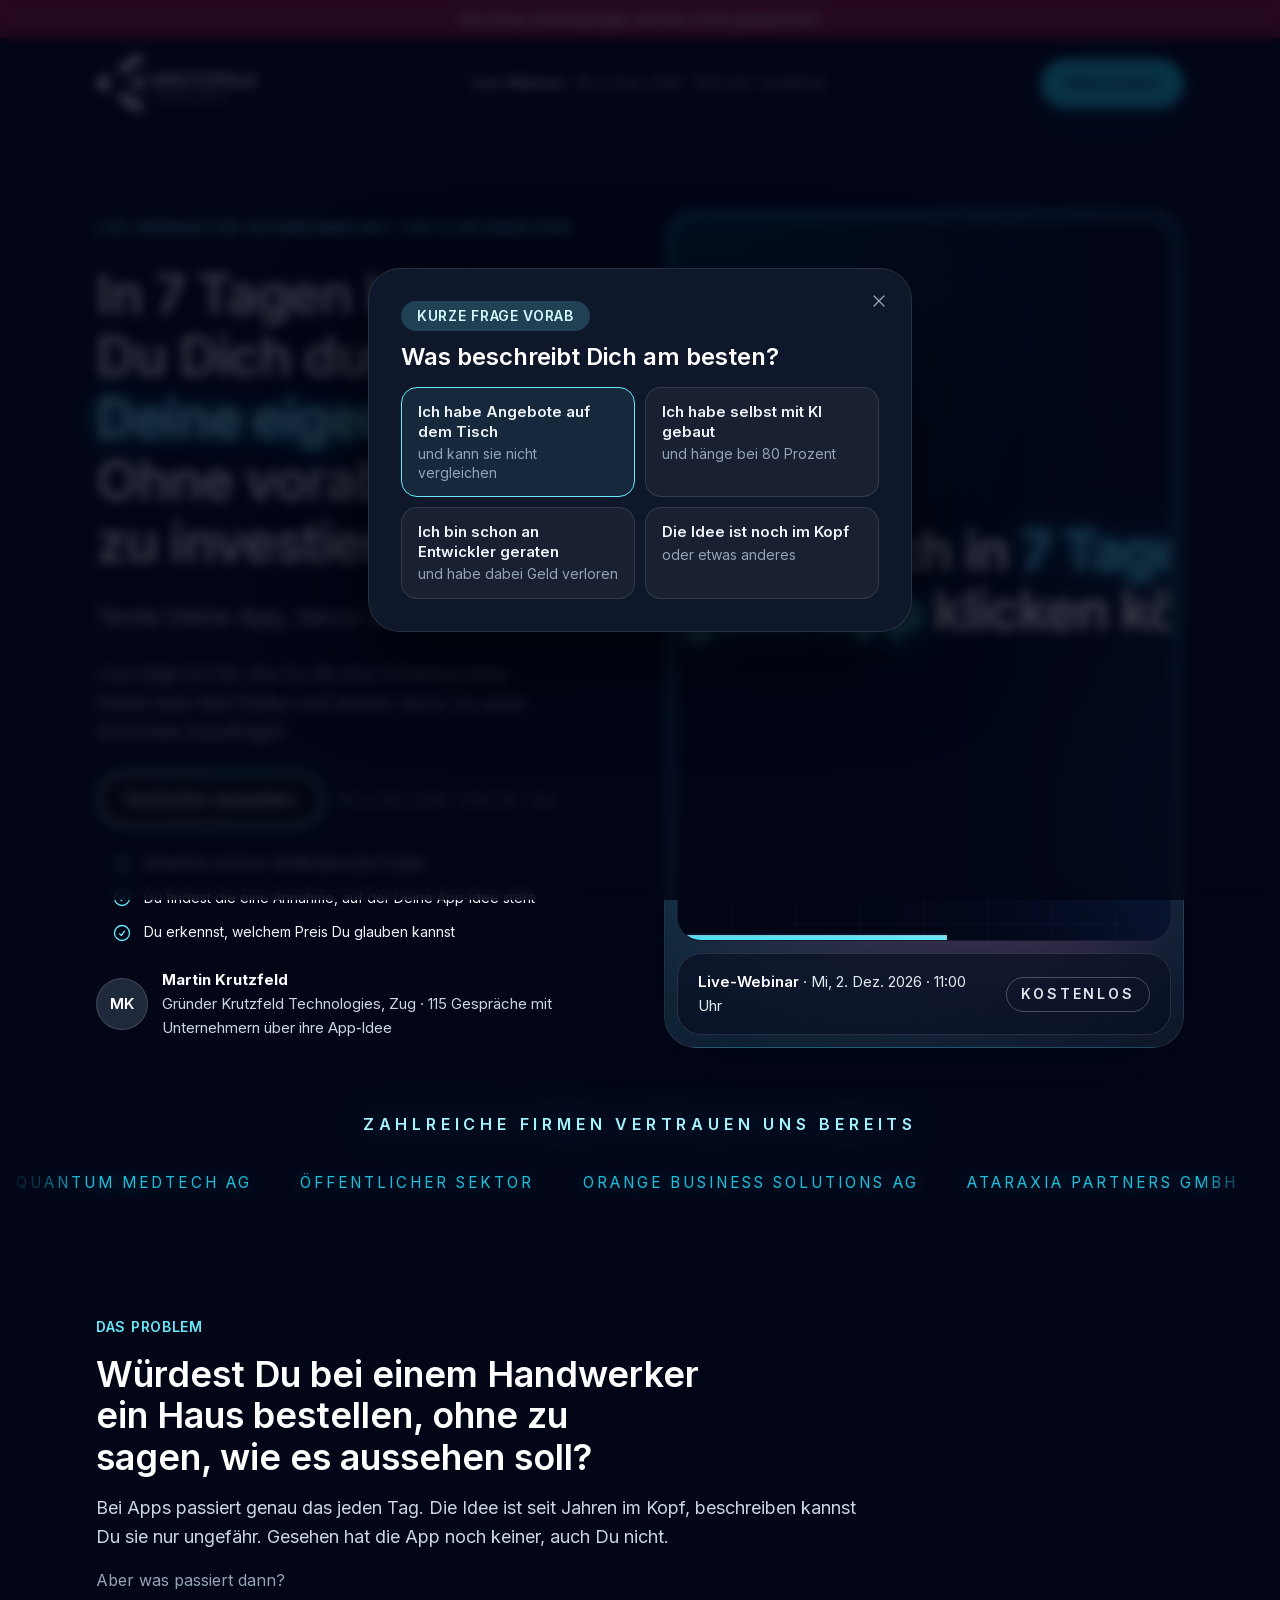
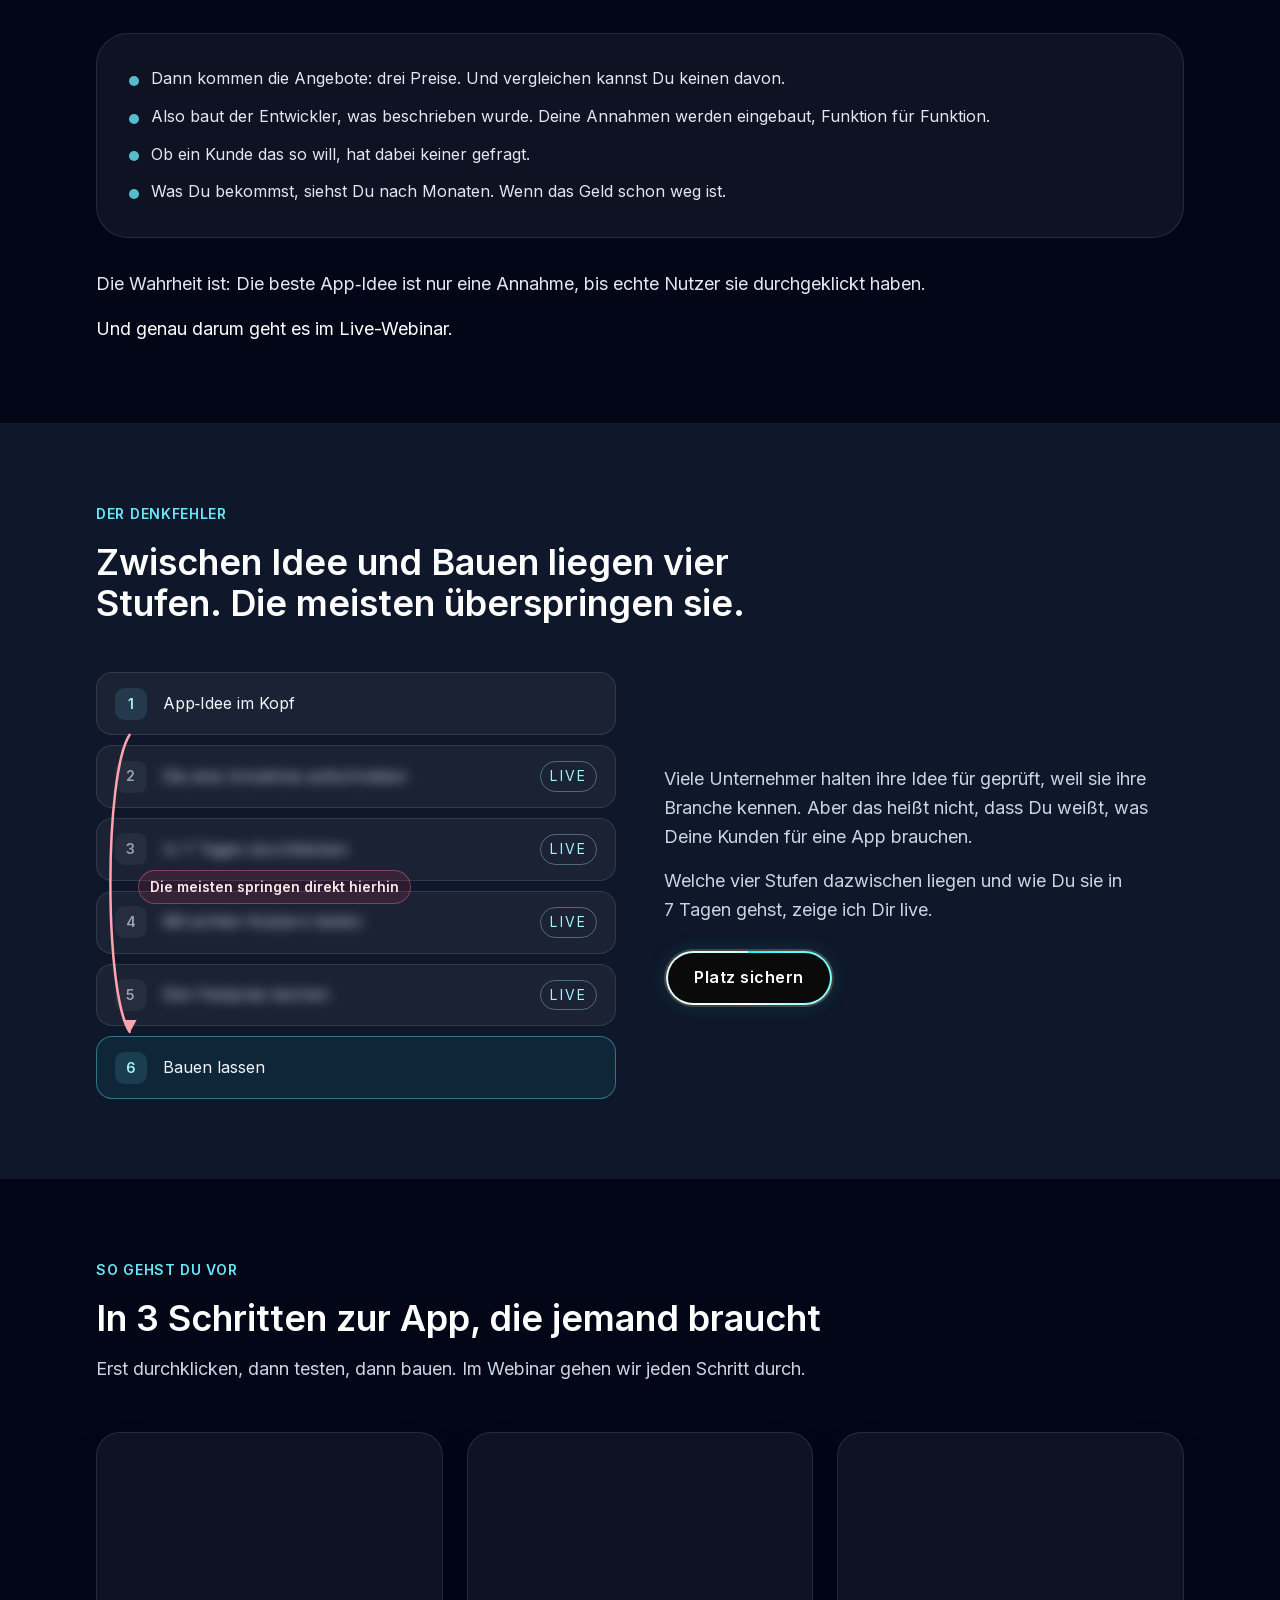
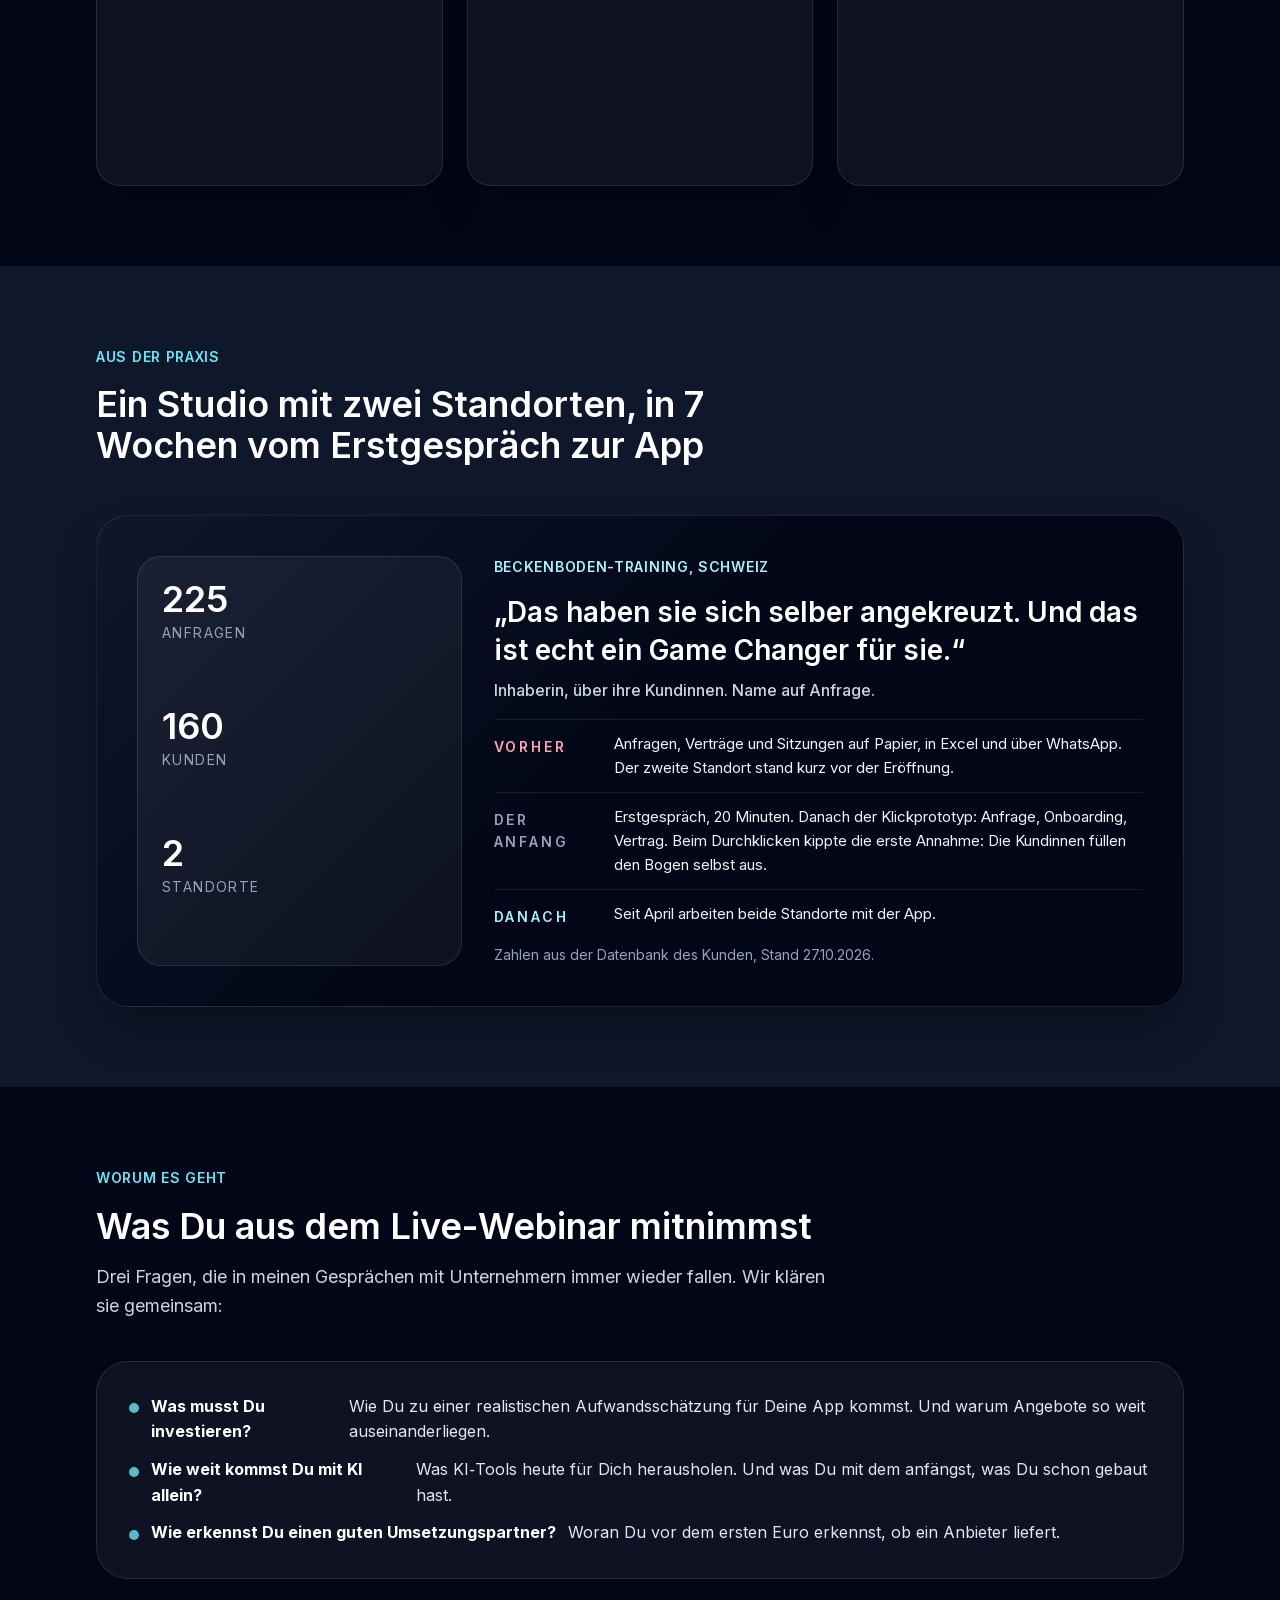
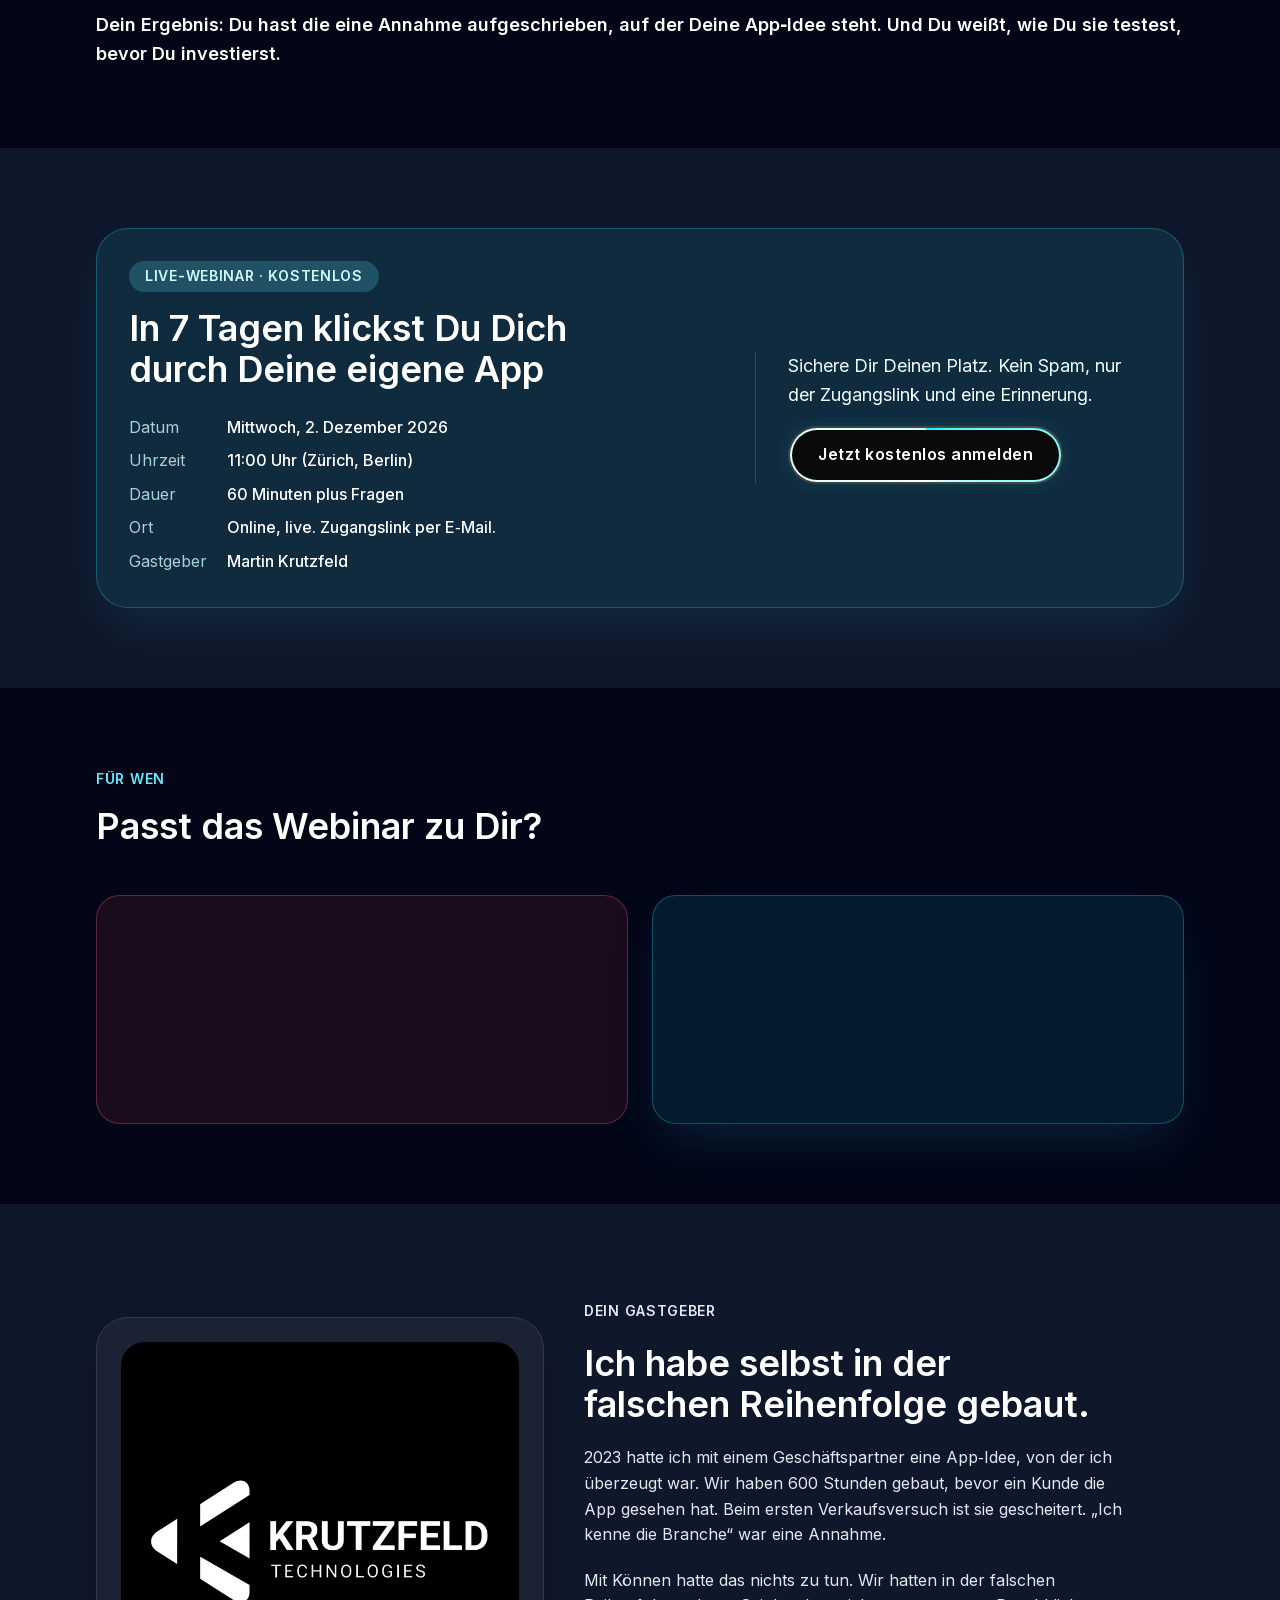
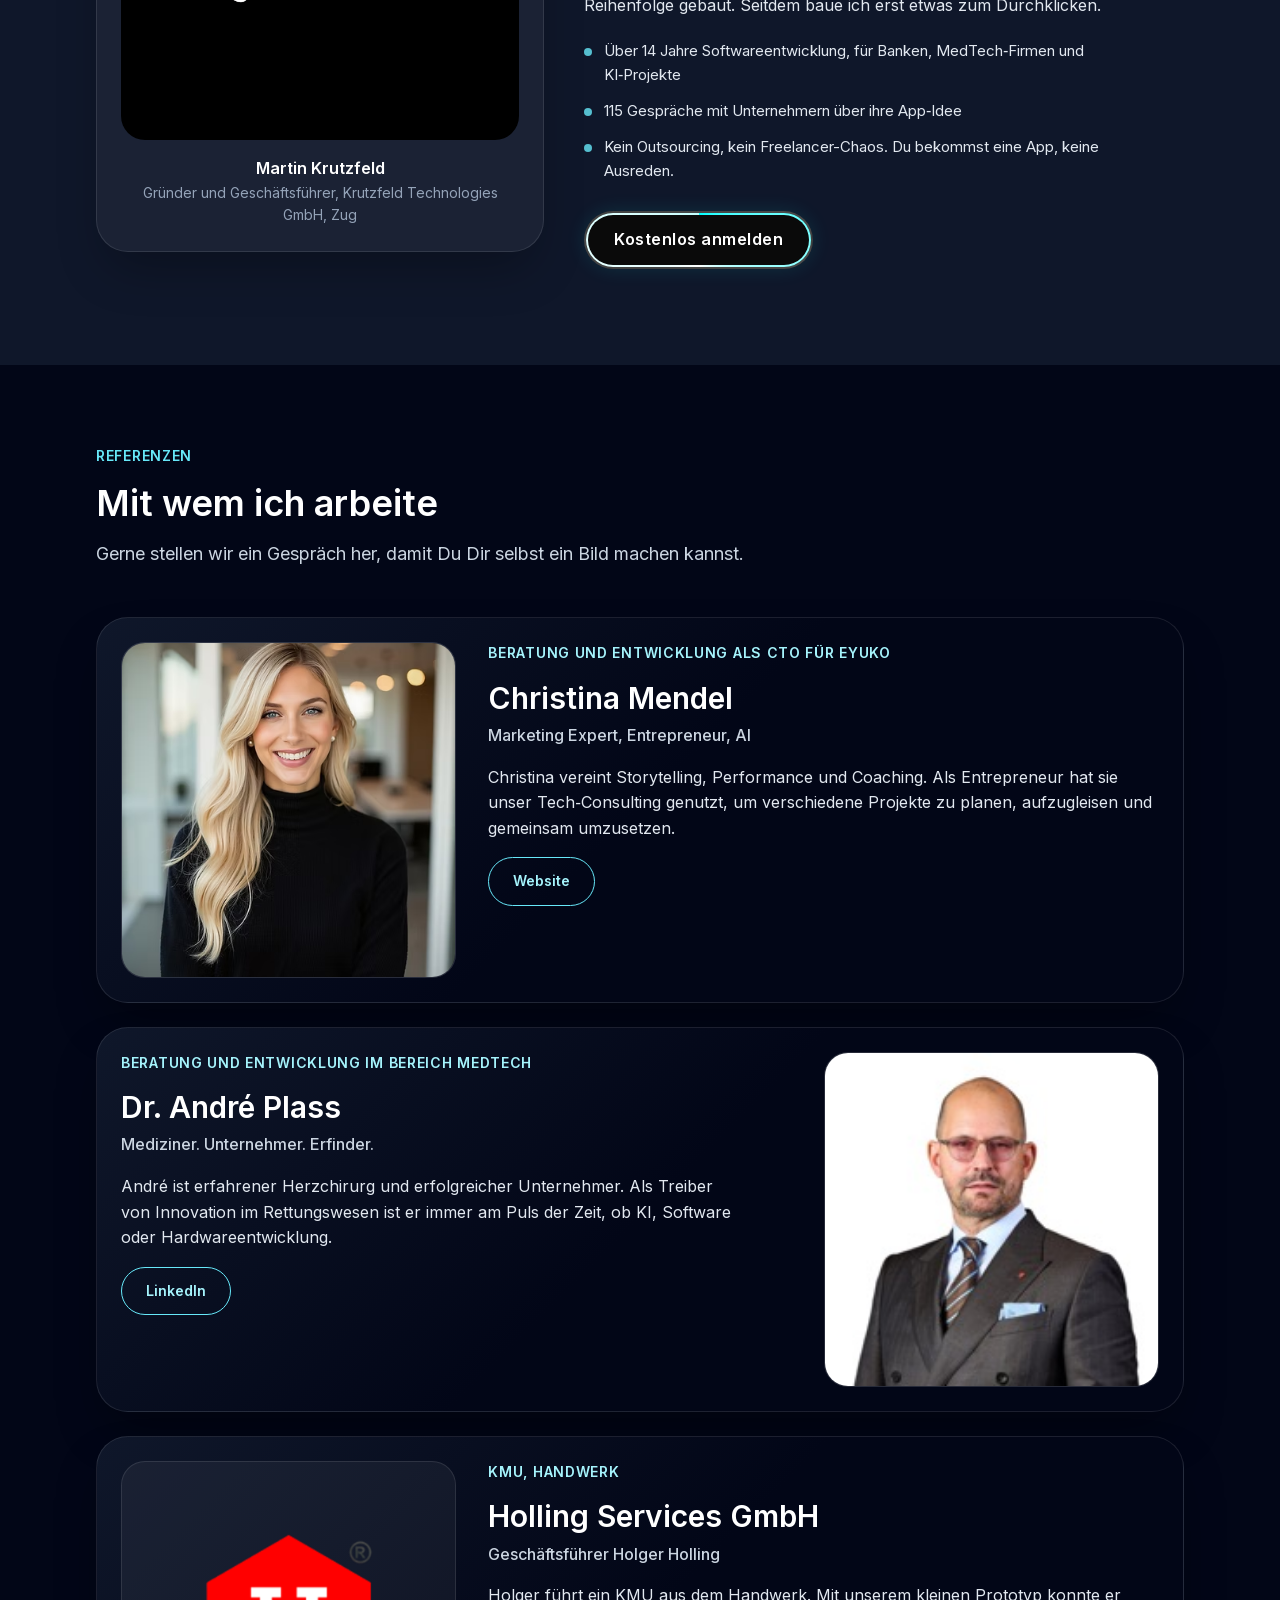
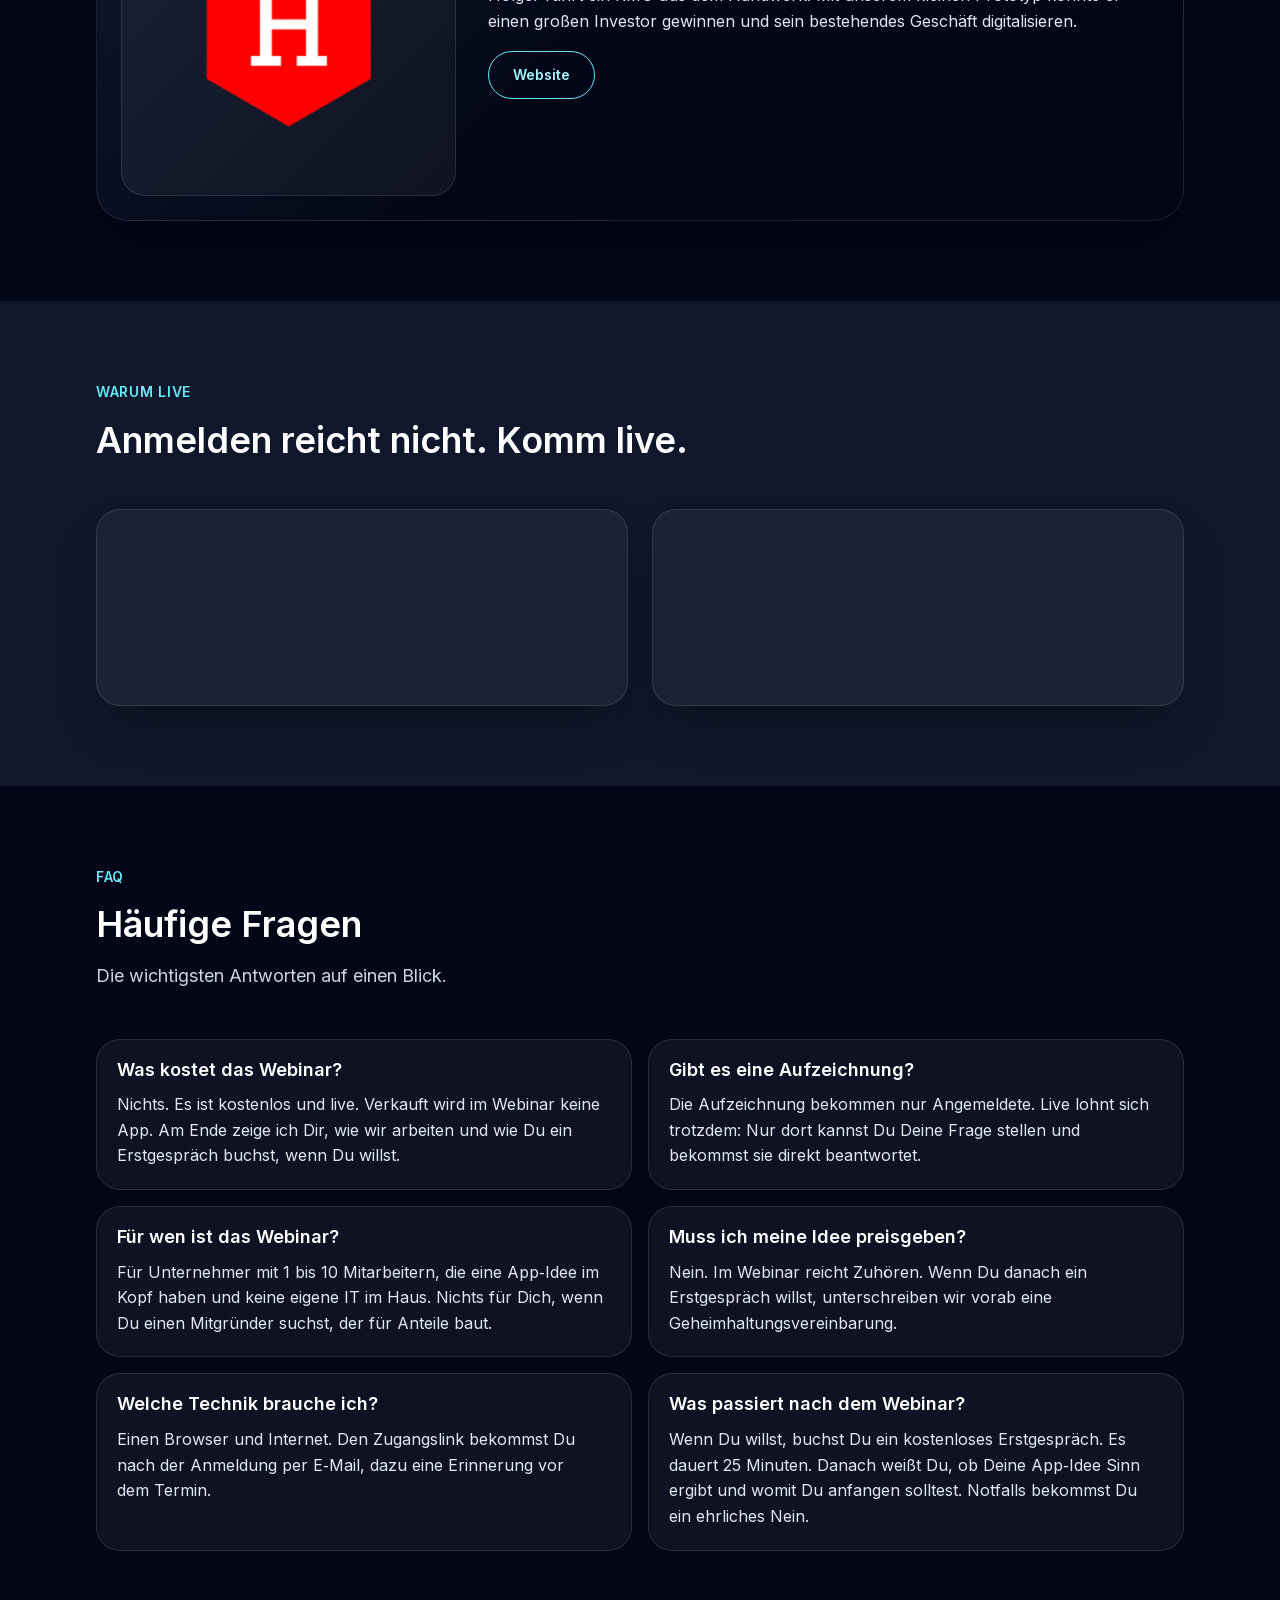
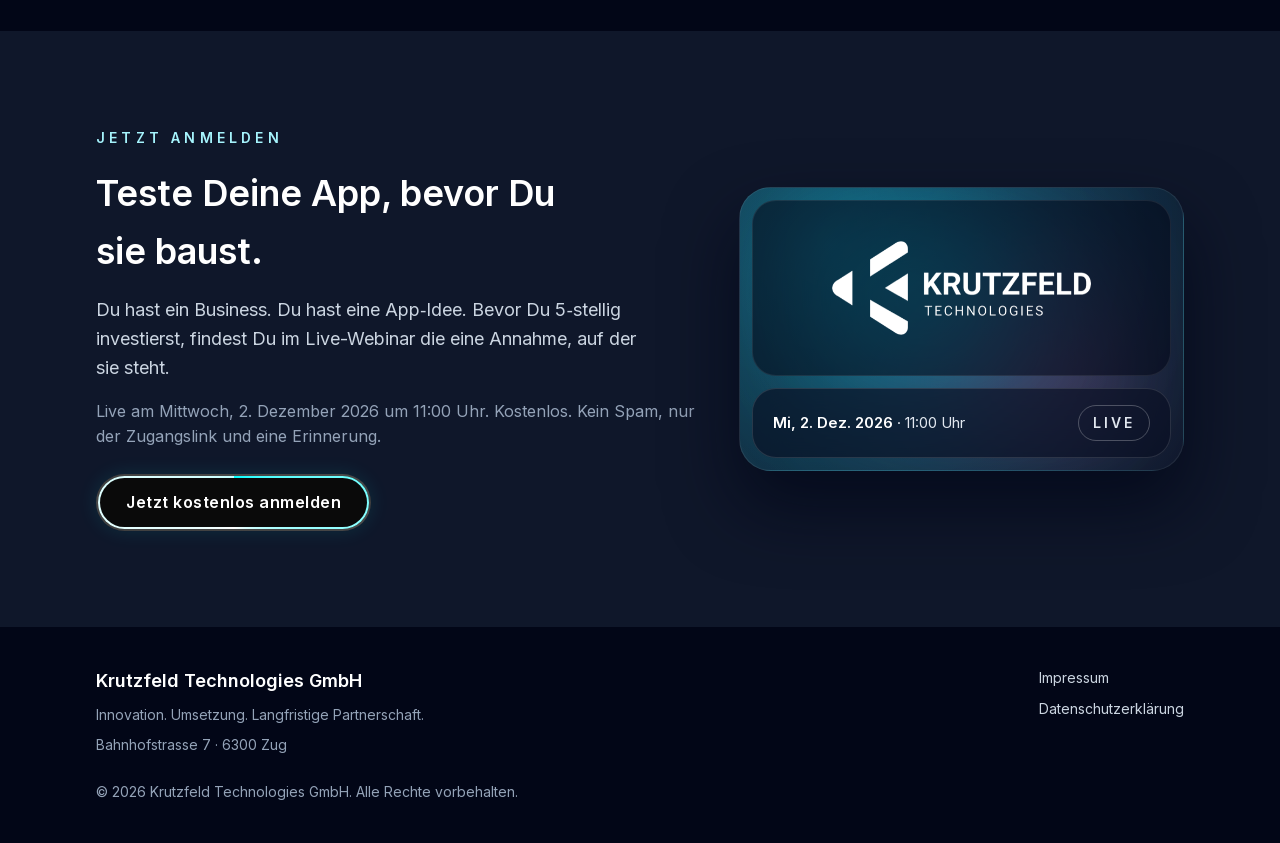
==== index.html @ 5fbe78d3 "Hero: generierter Teaser (28 s, Textanimation, H.264) statt Handy-Mock, Bauskript video/bauen.cjs, W" ====
<!doctype html>
<html lang="de">
<head>
<meta charset="utf-8">
<meta name="viewport" content="width=device-width, initial-scale=1">
<title>In 7 Tagen klickst Du Dich durch Deine eigene App · Live-Webinar</title>
<meta name="description" content="Live-Webinar für Unternehmer mit 1 bis 10 Mitarbeitern: In 7 Tagen klickst Du Dich durch Deine eigene App. Ohne vorab 5-stellig zu investieren. Mi, 2. Dezember 2026, 11 Uhr, kostenlos.">
<meta name="robots" content="noindex, nofollow">
<meta property="og:title" content="In 7 Tagen klickst Du Dich durch Deine eigene App">
<meta property="og:description" content="Live-Webinar am 2. Dezember 2026, 11 Uhr. Kostenlos. Für Unternehmer mit 1 bis 10 Mitarbeitern und einer App-Idee.">
<meta property="og:type" content="website">
<link rel="preload" href="assets/fonts/inter-latin.woff2" as="font" type="font/woff2" crossorigin>
<link rel="stylesheet" href="assets/css/style.css">
<link rel="icon" href="assets/img/logo-wordmark.png">
<script src="assets/js/config.js" defer></script>
<script src="assets/js/app.js" defer></script>
</head>
<body>
<svg width="0" height="0" style="position:absolute" aria-hidden="true">
  <symbol id="i-check" viewBox="0 0 24 24"><path d="M9 12.75 11.25 15 15 9.75"/><path d="M21 12a9 9 0 1 1-18 0 9 9 0 0 1 18 0Z"/></symbol>
  <symbol id="i-haken" viewBox="0 0 24 24"><path d="M5 12.5 9.5 17 19 7.5"/></symbol>
  <symbol id="i-x" viewBox="0 0 24 24"><path d="M6 6l12 12M18 6 6 18"/></symbol>
  <symbol id="i-pfeil" viewBox="0 0 24 24"><path d="M5 12h14M13 6l6 6-6 6"/></symbol>
  <symbol id="i-kreis" viewBox="0 0 24 24"><circle cx="12" cy="12" r="8"/></symbol>
</svg>

<div class="vorschau" role="status">Vorschau: Anmeldungen werden nicht gespeichert.</div>

<header class="header">
  <div class="wrap">
    <a href="#top" aria-label="Krutzfeld Technologies"><img class="logo" src="assets/img/logo-wordmark.png" alt="Krutzfeld Technologies Logo" width="480" height="174"></a>
    <p class="termin"><b>Live-Webinar</b> · <span data-ev="datumKurz">Mi, 2. Dez. 2026</span> · <span data-ev="zeitText">11:00 Uhr</span> · kostenlos</p>
    <button class="cta primaer" type="button" data-anmelden>Platz sichern</button>
  </div>
</header>

<main id="top">

<!-- Hero -->
<section class="hero">
  <div class="wrap hero-grid">
    <div class="stack">
      <p class="eyebrow" data-zgt="dach">Live-Webinar für Unternehmer mit 1 bis 10 Mitarbeitern</p>
      <h1><span class="block">In 7&nbsp;Tagen klickst Du Dich durch <span class="glow">Deine eigene App</span>.</span><span class="block">Ohne vorab <span class="glow">5&#8209;stellig</span> zu investieren.</span></h1>
      <p class="lead gross">Teste Deine App, bevor Du sie baust.</p>
      <p class="lead">Live zeige ich Dir, wie Du die eine Annahme hinter Deiner App&#8209;Idee findest und testest, bevor Du einen Entwickler beauftragst.</p>
      <div class="aktionen"><button class="super" type="button" data-anmelden><span>Kostenlos anmelden</span></button><span class="muted" style="font-size:.9375rem"><span data-ev="datumKurz">Mi, 2. Dez. 2026</span> · <span data-ev="zeitText">11:00 Uhr</span> · live</span></div>
      <ul class="haken" aria-label="Was Du bekommst">
        <li><svg class="i"><use href="#i-check"/></svg><span>Kostenlos und live, <span data-ev="dauerText">60 Minuten plus Fragen</span></span></li>
        <li><svg class="i"><use href="#i-check"/></svg><span>Du findest die eine Annahme, auf der Deine App&#8209;Idee steht</span></li>
        <li><svg class="i"><use href="#i-check"/></svg><span>Du erkennst, welchem Preis Du glauben kannst</span></li>
      </ul>
      <div class="gastgeber-zeile"><span class="avatar" aria-hidden="true">MK</span><span><b>Martin Krutzfeld</b>Gründer Krutzfeld Technologies, Zug · 115 Gespräche mit Unternehmern über ihre App&#8209;Idee</span></div>
    </div>
    <div class="reveal">
      <div class="visual">
        <div class="glowfeld"></div>
        <video class="teaser" autoplay muted loop playsinline preload="metadata" poster="assets/video/hero-poster.jpg" width="1280" height="720" aria-label="Kurzer Teaser zum Live-Webinar, ohne Ton" data-teaser>
          <source src="assets/video/hero-teaser.mp4" type="video/mp4">
        </video>
        <div class="caption"><span><b>Live-Webinar</b> · <span data-ev="datumKurz">Mi, 2. Dez. 2026</span> · <span data-ev="zeitText">11:00 Uhr</span></span><span class="pill rand">Kostenlos</span></div>
      </div>
    </div>
  </div>
</section>

<!-- Marquee wie auf krutzfeld.tech -->
<div class="marquee" aria-label="Referenzen">
  <p>Zahlreiche Firmen vertrauen uns bereits</p>
  <div class="spur"><div class="reihe">
    <span>Quantum MedTech AG</span><span>Öffentlicher Sektor</span><span>Orange Business Solutions AG</span><span>Ataraxia Partners GmbH</span><span>EYUKO GmbH</span><span>ZKB</span><span>Finnova</span><span>Holling Service GmbH</span><span>Max &amp; Molly</span><span>Zurich Insurance</span>
    <span aria-hidden="true">Quantum MedTech AG</span><span aria-hidden="true">Öffentlicher Sektor</span><span aria-hidden="true">Orange Business Solutions AG</span><span aria-hidden="true">Ataraxia Partners GmbH</span><span aria-hidden="true">EYUKO GmbH</span><span aria-hidden="true">ZKB</span><span aria-hidden="true">Finnova</span><span aria-hidden="true">Holling Service GmbH</span><span aria-hidden="true">Max &amp; Molly</span><span aria-hidden="true">Zurich Insurance</span>
  </div></div>
</div>

<!-- Problem, im Stil „Das Problem“ der Website -->
<section id="problem">
  <div class="wrap reveal stack" style="--gap:3rem">
    <header class="kopf">
      <p class="eyebrow">Das Problem</p>
      <h2 data-zgt="frage">Würdest Du bei einem Handwerker ein Haus bestellen, ohne zu sagen, wie es aussehen soll?</h2>
      <p class="lead">Bei Apps passiert genau das jeden Tag. Die Idee ist seit Jahren im Kopf, beschreiben kannst Du sie nur ungefähr. Gesehen hat die App noch keiner, auch Du nicht.</p>
      <p class="muted">Aber was passiert dann?</p>
    </header>
    <ul class="punkte box" style="margin-top:2.5rem">
      <li data-zgt="schmerz">Dann kommen die Angebote: drei Preise. Und vergleichen kannst Du keinen davon.</li>
      <li>Also baut der Entwickler, was beschrieben wurde. Deine Annahmen werden eingebaut, Funktion für Funktion.</li>
      <li>Ob ein Kunde das so will, hat dabei keiner gefragt.</li>
      <li>Was Du bekommst, siehst Du nach Monaten. Wenn das Geld schon weg ist.</li>
    </ul>
    <div class="stack" style="margin-top:2rem;font-size:1.125rem">
      <p>Die Wahrheit ist: Die beste App&#8209;Idee ist nur eine Annahme, bis echte Nutzer sie durchgeklickt haben.</p>
      <p style="color:#fff">Und genau darum geht es im Live-Webinar.</p>
    </div>
  </div>
</section>

<!-- Denkfehler mit Leiter -->
<section id="reihenfolge" class="bg-900">
  <div class="wrap reveal">
    <header class="kopf">
      <p class="eyebrow">Der Denkfehler</p>
      <h2>Zwischen Idee und Bauen liegen vier Stufen. Die meisten überspringen sie.</h2>
    </header>
    <div class="leiter-wrap">
      <ol class="leiter" data-leiter>
        <li data-stufe="1"><span class="s">1</span><span class="t">App&#8209;Idee im Kopf</span></li>
        <li class="verdeckt"><span class="s">2</span><span class="t">Die eine Annahme aufschreiben</span><span class="live">live</span></li>
        <li class="verdeckt"><span class="s">3</span><span class="t">In 7 Tagen durchklicken</span><span class="live">live</span></li>
        <li class="verdeckt"><span class="s">4</span><span class="t">Mit echten Nutzern testen</span><span class="live">live</span></li>
        <li class="verdeckt"><span class="s">5</span><span class="t">Den Festpreis kennen</span><span class="live">live</span></li>
        <li class="ziel" data-stufe="6"><span class="s">6</span><span class="t">Bauen lassen</span></li>
        <svg class="sprung" aria-hidden="true"><path pathLength="100" d=""></path><polygon class="spitze" points=""></polygon></svg>
        <span class="sprung-label" aria-hidden="true">Die meisten springen direkt hierhin</span>
      </ol>
      <div class="stack">
        <p class="lead">Viele Unternehmer halten ihre Idee für geprüft, weil sie ihre Branche kennen. Aber das heißt nicht, dass Du weißt, was Deine Kunden für eine App brauchen.</p>
        <p class="lead">Welche vier Stufen dazwischen liegen und wie Du sie in 7&nbsp;Tagen gehst, zeige ich Dir live.</p>
        <div class="aktionen" style="padding-top:.5rem"><button class="super" type="button" data-anmelden><span>Platz sichern</span></button></div>
      </div>
    </div>
  </div>
</section>

<!-- Schritte, im Stil „Prozess“ der Website -->
<section id="schritte">
  <div class="wrap reveal">
    <header class="kopf">
      <p class="eyebrow">So gehst Du vor</p>
      <h2>In 3 Schritten zur App, die jemand braucht</h2>
      <p class="lead">Erst durchklicken, dann testen, dann bauen. Im Webinar gehen wir jeden Schritt durch.</p>
    </header>
    <div class="grid c3" style="margin-top:3rem">
      <article class="box r3 schatten tilt" data-tilt>
        <p class="phase">Schritt 1</p>
        <h3 class="gross">Erst durchklicken</h3>
        <p class="unter">Bevor jemand baut, siehst Du Deine App.</p>
        <ul class="punkte klein">
          <li>Masken, Knöpfe und Abläufe zum Anfassen</li>
          <li>Du siehst, was Du bekommst, bevor es Geld kostet</li>
          <li>In 7 Tagen statt nach Monaten</li>
        </ul>
      </article>
      <article class="box r3 schatten tilt" data-tilt>
        <p class="phase">Schritt 2</p>
        <h3 class="gross">Mit echten Nutzern testen</h3>
        <p class="unter">Deine Kunden klicken sich durch.</p>
        <ul class="punkte klein">
          <li>Was sie nicht brauchen, fliegt raus</li>
          <li>Deine Annahmen kippen jetzt, nicht nach dem Start</li>
          <li>Du weißt, ob der Markt die Lösung annimmt</li>
        </ul>
      </article>
      <article class="box r3 schatten tilt" data-tilt>
        <p class="phase">Schritt 3</p>
        <h3 class="gross">Zum Erfolg bringen</h3>
        <p class="unter">Erst jetzt wird gebaut.</p>
        <ul class="punkte klein">
          <li>Der Prototyp ist die Vorlage für das Angebot</li>
          <li>Den Festpreis kennst Du vor der Beauftragung</li>
          <li>Keine ungewollten Funktionen</li>
        </ul>
      </article>
    </div>
  </div>
</section>

<!-- Beweis als Referenz-Block -->
<section id="beweis" class="bg-900">
  <div class="wrap reveal">
    <header class="kopf">
      <p class="eyebrow">Aus der Praxis</p>
      <h2>Ein Studio mit zwei Standorten, in 7 Wochen vom Erstgespräch zur App</h2>
    </header>
    <article class="box verlauf referenz" style="margin-top:3rem">
      <div class="bild">
        <div class="kennzahlen">
          <div><b>225</b><span>Anfragen</span></div>
          <div><b>160</b><span>Kunden</span></div>
          <div><b>2</b><span>Standorte</span></div>
        </div>
      </div>
      <div class="text">
        <p class="tag">Beckenboden-Training, Schweiz</p>
        <p class="zitat">„Das haben sie sich selber angekreuzt. Und das ist echt ein Game Changer für sie.“</p>
        <p class="rolle">Inhaberin, über ihre Kundinnen. Name auf Anfrage.</p>
        <ol class="weg">
          <li class="vorher"><span class="lbl">Vorher</span><p>Anfragen, Verträge und Sitzungen auf Papier, in Excel und über WhatsApp. Der zweite Standort stand kurz vor der Eröffnung.</p></li>
          <li><span class="lbl">Der Anfang</span><p>Erstgespräch, 20 Minuten. Danach der Klickprototyp: Anfrage, Onboarding, Vertrag. Beim Durchklicken kippte die erste Annahme: Die Kundinnen füllen den Bogen selbst aus.</p></li>
          <li class="danach"><span class="lbl">Danach</span><p>Seit April arbeiten beide Standorte mit der App.</p></li>
        </ol>
        <p class="hinweis">Zahlen aus der Datenbank des Kunden, Stand 27.10.2026.</p>
      </div>
    </article>
  </div>
</section>

<!-- Inhalte, im Stil „Die Lösung“ der Website -->
<section id="inhalte">
  <div class="wrap reveal stack">
    <header class="kopf">
      <p class="eyebrow">Worum es geht</p>
      <h2>Was Du aus dem Live-Webinar mitnimmst</h2>
      <p class="lead">Drei Fragen, die in meinen Gesprächen mit Unternehmern immer wieder fallen. Wir klären sie gemeinsam:</p>
    </header>
    <ul class="punkte box" style="margin-top:2.5rem;font-size:1rem">
      <li><b style="color:#fff">Was musst Du investieren?</b> Wie Du zu einer realistischen Aufwandsschätzung für Deine App kommst. Und warum Angebote so weit auseinanderliegen.</li>
      <li><b style="color:#fff">Wie weit kommst Du mit KI allein?</b> Was KI&#8209;Tools heute für Dich herausholen. Und was Du mit dem anfängst, was Du schon gebaut hast.</li>
      <li><b style="color:#fff">Wie erkennst Du einen guten Umsetzungspartner?</b> Woran Du vor dem ersten Euro erkennst, ob ein Anbieter liefert.</li>
    </ul>
    <p style="margin-top:2rem;font-size:1.125rem;font-weight:600;color:#fff">Dein Ergebnis: Du hast die eine Annahme aufgeschrieben, auf der Deine App&#8209;Idee steht. Und Du weißt, wie Du sie testest, bevor Du investierst.</p>
  </div>
</section>

<!-- Ticket als Garantie-Block -->
<section id="ticket" class="bg-900">
  <div class="wrap reveal">
    <article class="box cyan ticket">
      <div>
        <span class="pill">Live-Webinar · kostenlos</span>
        <h2>In 7&nbsp;Tagen klickst Du Dich durch Deine eigene App</h2>
        <dl>
          <dt>Datum</dt><dd data-ev="datumLang">Mittwoch, 2. Dezember 2026</dd>
          <dt>Uhrzeit</dt><dd><span data-ev="zeitText">11:00 Uhr</span> (Zürich, Berlin)</dd>
          <dt>Dauer</dt><dd data-ev="dauerText">60 Minuten plus Fragen</dd>
          <dt>Ort</dt><dd>Online, live. Zugangslink per E&#8209;Mail.</dd>
          <dt>Gastgeber</dt><dd>Martin Krutzfeld</dd>
        </dl>
      </div>
      <div class="rechts">
        <p style="color:var(--cyan-50);font-size:1.125rem">Sichere Dir Deinen Platz. Kein Spam, nur der Zugangslink und eine Erinnerung.</p>
        <button class="super" type="button" data-anmelden><span>Jetzt kostenlos anmelden</span></button>
      </div>
    </article>
  </div>
</section>

<!-- Für wen: Vergleich wie „Ohne uns / Mit uns“ -->
<section id="fuer-wen">
  <div class="wrap reveal">
    <header class="kopf">
      <p class="eyebrow">Für wen</p>
      <h2>Passt das Webinar zu Dir?</h2>
    </header>
    <div class="grid c2 vergleich" style="margin-top:3rem">
      <article class="box r3 rose tilt" data-tilt>
        <h3>Nichts für Dich, wenn …</h3>
        <ul class="punkte rose">
          <li>… Du einen Mitgründer suchst, der für Anteile baut.</li>
          <li>… Du noch kein laufendes Geschäft hast.</li>
          <li>… Du eine fertige App kaufen willst, ohne sie vorher zu sehen.</li>
        </ul>
      </article>
      <article class="box r3 cyan tilt" data-tilt>
        <h3>Für Dich gemacht, wenn …</h3>
        <ul class="punkte">
          <li>… Du Unternehmer bist, 1 bis 10 Mitarbeiter hast und Dein Geschäft läuft.</li>
          <li data-zgt="fuerwen">… Du eine App&#8209;Idee im Kopf hast, vielleicht schon seit Jahren.</li>
          <li>… Du keine eigene IT im Haus hast.</li>
        </ul>
      </article>
    </div>
  </div>
</section>

<!-- Gastgeber wie „Warum wir?“ -->
<section id="gastgeber" class="bg-900 gross">
  <div class="wrap reveal founder">
    <div class="links">
      <div class="bildkarte">
        <img src="assets/img/logo-bg-black.png" alt="Krutzfeld Technologies" width="640" height="360" loading="lazy" decoding="async">
        <p class="name">Martin Krutzfeld</p>
        <p class="rolle">Gründer und Geschäftsführer, Krutzfeld Technologies GmbH, Zug</p>
      </div>
    </div>
    <div class="rechts">
      <p class="eyebrow">Dein Gastgeber</p>
      <h2>Ich habe selbst in der falschen Reihenfolge gebaut.</h2>
      <p>2023 hatte ich mit einem Geschäftspartner eine App&#8209;Idee, von der ich überzeugt war. Wir haben 600 Stunden gebaut, bevor ein Kunde die App gesehen hat. Beim ersten Verkaufsversuch ist sie gescheitert. „Ich kenne die Branche“ war eine Annahme.</p>
      <p>Mit Können hatte das nichts zu tun. Wir hatten in der falschen Reihenfolge gebaut. Seitdem baue ich erst etwas zum Durchklicken.</p>
      <ul class="punkte klein">
        <li>Über 14 Jahre Softwareentwicklung, für Banken, MedTech&#8209;Firmen und KI&#8209;Projekte</li>
        <li>115 Gespräche mit Unternehmern über ihre App&#8209;Idee</li>
        <li>Kein Outsourcing, kein Freelancer-Chaos. Du bekommst eine App, keine Ausreden.</li>
      </ul>
      <div class="aktionen" style="padding-top:.5rem"><button class="super" type="button" data-anmelden><span>Kostenlos anmelden</span></button></div>
    </div>
  </div>
</section>

<!-- Referenzen wie auf der Website -->
<section id="referenzen">
  <div class="wrap reveal">
    <header class="kopf">
      <p class="eyebrow">Referenzen</p>
      <h2>Mit wem ich arbeite</h2>
      <p class="lead">Gerne stellen wir ein Gespräch her, damit Du Dir selbst ein Bild machen kannst.</p>
    </header>
    <div class="stack" style="margin-top:3rem;--gap:1.5rem">
      <article class="box verlauf referenz tilt" data-tilt style="padding:1.5rem">
        <div class="bild"><div class="bildrahmen"><img src="assets/img/christina-mendel.avif" alt="Christina Mendel" width="420" height="474" loading="lazy" decoding="async"></div></div>
        <div class="text">
          <p class="tag">Beratung und Entwicklung als CTO für EYUKO</p>
          <div><h3>Christina Mendel</h3><p class="rolle">Marketing Expert, Entrepreneur, AI</p></div>
          <p>Christina vereint Storytelling, Performance und Coaching. Als Entrepreneur hat sie unser Tech&#8209;Consulting genutzt, um verschiedene Projekte zu planen, aufzugleisen und gemeinsam umzusetzen.</p>
          <div class="aktionen"><a class="cta sekundaer" href="https://www.christinamendel.com/" target="_blank" rel="noopener">Website</a></div>
        </div>
      </article>
      <article class="box verlauf referenz umgekehrt tilt" data-tilt style="padding:1.5rem;margin-top:1.5rem">
        <div class="bild"><div class="bildrahmen"><img src="assets/img/andre-plass.jpg" alt="Dr. André Plass" width="192" height="192" loading="lazy" decoding="async"></div></div>
        <div class="text">
          <p class="tag">Beratung und Entwicklung im Bereich MedTech</p>
          <div><h3>Dr. André Plass</h3><p class="rolle">Mediziner. Unternehmer. Erfinder.</p></div>
          <p>André ist erfahrener Herzchirurg und erfolgreicher Unternehmer. Als Treiber von Innovation im Rettungswesen ist er immer am Puls der Zeit, ob KI, Software oder Hardwareentwicklung.</p>
          <div class="aktionen"><a class="cta sekundaer" href="https://www.linkedin.com/in/andr%C3%A9-plass-md-fects-53742441/" target="_blank" rel="noopener">LinkedIn</a></div>
        </div>
      </article>
      <article class="box verlauf referenz tilt" data-tilt style="padding:1.5rem;margin-top:1.5rem">
        <div class="bild"><div class="bildrahmen"><img src="assets/img/holling.png" alt="Holling Services GmbH" width="400" height="400" loading="lazy" decoding="async"></div></div>
        <div class="text">
          <p class="tag">KMU, Handwerk</p>
          <div><h3>Holling Services GmbH</h3><p class="rolle">Geschäftsführer Holger Holling</p></div>
          <p>Holger führt ein KMU aus dem Handwerk. Mit unserem kleinen Prototyp konnte er einen großen Investor gewinnen und sein bestehendes Geschäft digitalisieren.</p>
          <div class="aktionen"><a class="cta sekundaer" href="https://www.hollingservice.ch/" target="_blank" rel="noopener">Website</a></div>
        </div>
      </article>
    </div>
  </div>
</section>

<!-- Warum live, im Stil „Vorteile“ -->
<section id="live" class="bg-900">
  <div class="wrap reveal">
    <header class="kopf">
      <p class="eyebrow">Warum live</p>
      <h2>Anmelden reicht nicht. Komm live.</h2>
    </header>
    <div class="grid c2" style="margin-top:3rem">
      <article class="box r3 schatten tilt" data-tilt>
        <h3>Deine Frage, live beantwortet</h3>
        <p style="margin-top:.75rem;font-size:.9375rem;color:var(--slate-300)">Du stellst Deine Frage im Chat, ich beantworte sie im Webinar. In einer Aufzeichnung geht das nicht.</p>
      </article>
      <article class="box r3 schatten tilt" data-tilt>
        <h3>Obendrauf: Dein Automatisierungs&#8209;Check</h3>
        <p style="margin-top:.75rem;font-size:.9375rem;color:var(--slate-300)">Wer sich im Webinar das kostenlose Erstgespräch bucht, bekommt den Automatisierungs&#8209;Check dazu: Wir nehmen einen aufwändigen Prozess in Deinem Betrieb auseinander und zeigen Dir, was wir wegautomatisieren können.</p>
      </article>
    </div>
  </div>
</section>

<!-- FAQ wie die Website -->
<section id="faq">
  <div class="wrap reveal">
    <header class="kopf">
      <p class="eyebrow">FAQ</p>
      <h2>Häufige Fragen</h2>
      <p class="lead">Die wichtigsten Antworten auf einen Blick.</p>
    </header>
    <div class="faq">
      <article><h3>Was kostet das Webinar?</h3><p>Nichts. Es ist kostenlos und live. Verkauft wird im Webinar keine App. Am Ende zeige ich Dir, wie wir arbeiten und wie Du ein Erstgespräch buchst, wenn Du willst.</p></article>
      <article><h3>Gibt es eine Aufzeichnung?</h3><p>Die Aufzeichnung bekommen nur Angemeldete. Live lohnt sich trotzdem: Nur dort kannst Du Deine Frage stellen und bekommst sie direkt beantwortet.</p></article>
      <article><h3>Für wen ist das Webinar?</h3><p>Für Unternehmer mit 1 bis 10 Mitarbeitern, die eine App&#8209;Idee im Kopf haben und keine eigene IT im Haus. Nichts für Dich, wenn Du einen Mitgründer suchst, der für Anteile baut.</p></article>
      <article><h3>Muss ich meine Idee preisgeben?</h3><p>Nein. Im Webinar reicht Zuhören. Wenn Du danach ein Erstgespräch willst, unterschreiben wir vorab eine Geheimhaltungsvereinbarung.</p></article>
      <article><h3>Welche Technik brauche ich?</h3><p>Einen Browser und Internet. Den Zugangslink bekommst Du nach der Anmeldung per E&#8209;Mail, dazu eine Erinnerung vor dem Termin.</p></article>
      <article><h3>Was passiert nach dem Webinar?</h3><p>Wenn Du willst, buchst Du ein kostenloses Erstgespräch. Es dauert 25 Minuten. Danach weißt Du, ob Deine App&#8209;Idee Sinn ergibt und womit Du anfangen solltest. Notfalls bekommst Du ein ehrliches Nein.</p></article>
    </div>
  </div>
</section>

<!-- Schluss wie „Jetzt starten“ -->
<section id="schluss" class="bg-900 gross">
  <div class="wrap reveal motto">
    <div class="stack">
      <p class="eyebrow weit">Jetzt anmelden</p>
      <p class="statement">Teste Deine App, bevor Du sie baust.</p>
      <p class="lead">Du hast ein Business. Du hast eine App&#8209;Idee. Bevor Du 5&#8209;stellig investierst, findest Du im Live-Webinar die eine Annahme, auf der sie steht.</p>
      <p class="muted">Live am <span data-ev="datumLang">Mittwoch, 2. Dezember 2026</span> um <span data-ev="zeitText">11:00 Uhr</span>. Kostenlos. Kein Spam, nur der Zugangslink und eine Erinnerung.</p>
      <div style="padding-top:.5rem"><button class="super" type="button" data-anmelden><span>Jetzt kostenlos anmelden</span></button></div>
    </div>
    <div class="visual" aria-hidden="true">
      <div class="glowfeld"></div>
      <div class="inhalt" style="padding:2.5rem 1.5rem"><img src="assets/img/logo-wordmark.png" alt="" width="480" height="174" loading="lazy" decoding="async" style="width:min(260px,70%)"></div>
      <div class="caption"><span><b data-ev="datumKurz">Mi, 2. Dez. 2026</b> · <span data-ev="zeitText">11:00 Uhr</span></span><span class="pill rand">Live</span></div>
    </div>
  </div>
</section>

</main>

<footer>
  <div class="wrap">
    <div><p class="firma">Krutzfeld Technologies GmbH</p><p class="claim">Innovation. Umsetzung. Langfristige Partnerschaft.</p><p class="claim">Bahnhofstrasse 7 · 6300 Zug</p></div>
    <nav><a href="https://krutzfeld.tech/impressum" rel="noopener">Impressum</a><a href="https://krutzfeld.tech/datenschutz" rel="noopener">Datenschutzerklärung</a></nav>
  </div>
  <p class="wrap copy">© 2026 Krutzfeld Technologies GmbH. Alle Rechte vorbehalten.</p>
</footer>

<div class="sticky-cta" data-sticky aria-hidden="true"><div class="t"><b>Live-Webinar, kostenlos</b><span data-ev="datumKurz">Mi, 2. Dez. 2026</span> · <span data-ev="zeitText">11:00 Uhr</span></div><button class="cta primaer" type="button" data-anmelden tabindex="-1">Platz sichern</button></div>

<!-- Popup: Weiche + Anmeldung -->
<div class="modal" id="modal" role="dialog" aria-modal="true" aria-labelledby="pop-titel" hidden>
  <div class="pop">
    <button class="schliessen" type="button" aria-label="Schließen" data-schliessen><svg class="i"><use href="#i-x"/></svg></button>

    <div data-schritt="weiche">
      <span class="pill" data-pop-badge>Kurze Frage vorab</span>
      <h3 id="pop-titel" style="margin-top:.75rem">Was beschreibt Dich am besten?</h3>
      <div class="kacheln" style="margin-top:1rem">
        <button class="kachel" type="button" data-zg="angebote">Ich habe Angebote auf dem Tisch<small>und kann sie nicht vergleichen</small></button>
        <button class="kachel" type="button" data-zg="ki">Ich habe selbst mit KI gebaut<small>und hänge bei 80 Prozent</small></button>
        <button class="kachel" type="button" data-zg="gebrannt">Ich bin schon an Entwickler geraten<small>und habe dabei Geld verloren</small></button>
        <button class="kachel" type="button" data-zg="idee">Die Idee ist noch im Kopf<small>oder etwas anderes</small></button>
      </div>
    </div>

    <div data-schritt="formular" hidden>
      <span class="pill">Live-Webinar · kostenlos</span>
      <h3 style="margin-top:.75rem">Sichere Dir Deinen Platz</h3>
      <div class="termin"><b data-ev="datumLang">Mittwoch, 2. Dezember 2026</b><span data-ev="zeitText">11:00 Uhr</span><span>mit Martin Krutzfeld</span></div>
      <ul class="haken" style="padding:0">
        <li style="padding:0"><svg class="i"><use href="#i-check"/></svg><span>Du findest die eine Annahme, auf der Deine App&#8209;Idee steht.</span></li>
        <li style="padding:0"><svg class="i"><use href="#i-check"/></svg><span>Du weißt, welchem Preis Du glauben kannst.</span></li>
        <li style="padding:0"><svg class="i"><use href="#i-check"/></svg><span>Du erkennst vor dem ersten Euro, ob ein Anbieter liefert.</span></li>
      </ul>
      <form id="anmeldung" novalidate>
        <label>Vorname<input type="text" name="vorname" autocomplete="given-name" required placeholder="Dein Vorname"></label>
        <label>E&#8209;Mail<input type="email" name="email" autocomplete="email" required placeholder="name@firma.ch"></label>
        <input type="hidden" name="zielgruppe" value="">
        <p class="fehler" data-fehler>Bitte Vorname und eine gültige E&#8209;Mail-Adresse eintragen.</p>
        <button class="super" type="submit"><span>Platz sichern</span></button>
        <p class="klein">Kostenlos · Live · Kein Spam</p>
      </form>
    </div>
  </div>
</div>

</body>
</html>
---- assets/css/style.css ----
/* Krutzfeld Technologies · Webinar-Landingpage · Bausteine der Website krutzfeld.tech (Tailwind-Stil nachgebaut) */
@font-face{font-family:'Inter';font-style:normal;font-weight:100 900;font-display:swap;src:url('../fonts/inter-latin.woff2') format('woff2');unicode-range:U+0000-00FF,U+0131,U+0152-0153,U+02BB-02BC,U+02C6,U+02DA,U+02DC,U+0304,U+0308,U+0329,U+2000-206F,U+20AC,U+2122,U+2191,U+2193,U+2212,U+2215,U+FEFF,U+FFFD}
:root{
  --slate-950:#020617;--slate-900:#0f172a;--slate-800:#1e293b;
  --white:#fff;--slate-100:#f1f5f9;--slate-200:#e2e8f0;--slate-300:#cbd5e1;--slate-400:#94a3b8;--slate-500:#64748b;
  --cyan-50:#ecfeff;--cyan-100:#cffafe;--cyan-200:#a5f3fc;--cyan-300:#67e8f9;--cyan-400:#22d3ee;
  --rose-50:#fff1f2;--rose-100:#ffe4e6;--rose-300:#fda4af;--rose-400:#fb7185;
  --max:72rem;--gutter:1rem;
}
*{box-sizing:border-box;margin:0;padding:0}
html{scroll-behavior:smooth;-webkit-text-size-adjust:100%;color-scheme:dark}
body{font-family:'Inter',system-ui,-apple-system,'Segoe UI',sans-serif;background:var(--slate-950);color:var(--slate-200);line-height:1.6;font-size:16px;overflow-x:hidden}
body.popup-offen{overflow:hidden}
img{display:block;max-width:100%;height:auto}
a{color:var(--cyan-200)}
button{font:inherit;cursor:pointer;color:inherit}
h1,h2,h3{color:var(--white);line-height:1.15;text-wrap:balance}
h2{font-size:1.875rem;font-weight:600}
@media(min-width:768px){h2{font-size:2.25rem}}
h3{font-size:1.25rem;font-weight:600}
p{text-wrap:pretty}
svg.i{width:1.25rem;height:1.25rem;stroke:currentColor;fill:none;stroke-width:1.6;stroke-linecap:round;stroke-linejoin:round;flex:none}
.sr-only{position:absolute;width:1px;height:1px;overflow:hidden;clip:rect(0 0 0 0);white-space:nowrap}
.hidden{display:none !important}

/* Raster wie die Website: max-w-6xl, px-4 md:px-6 lg:px-8 */
.wrap{max-width:var(--max);margin:0 auto;padding:0 var(--gutter)}
@media(min-width:768px){.wrap{padding:0 1.5rem}}
@media(min-width:1024px){.wrap{padding:0 2rem}}
section{padding:4rem 0}
@media(min-width:768px){section{padding:5rem 0}}
@media(min-width:1024px){section.gross{padding:6rem 0}}
.bg-900{background:var(--slate-900)}
.eyebrow{font-size:.875rem;font-weight:600;text-transform:uppercase;letter-spacing:.05em;color:var(--cyan-300)}
.eyebrow.weit{letter-spacing:.3em;font-size:.875rem;color:var(--cyan-200)}
.kopf{max-width:48rem}
.kopf>*+*{margin-top:1rem}
.lead{font-size:1.125rem;color:var(--slate-300)}
.lead.gross{font-size:1.5rem;color:var(--slate-200)}
.glow{color:oklch(.917 .08 205.041);text-shadow:0 0 10px rgba(6,182,212,.65),0 0 20px rgba(6,182,212,.45),0 0 30px rgba(14,165,233,.35),0 0 40px rgba(14,165,233,.28),0 0 50px rgba(59,130,246,.25),0 0 60px rgba(45,212,191,.2),0 0 70px rgba(255,255,255,.2)}
.muted{color:var(--slate-400)}
.stack>*+*{margin-top:1rem}

/* Listen mit Punkt wie auf der Website */
ul.punkte{list-style:none;display:grid;gap:.75rem}
ul.punkte li{display:flex;align-items:flex-start;gap:.75rem;line-height:1.6;color:var(--slate-200)}
ul.punkte li::before{content:'';flex:none;margin-top:.6rem;width:.625rem;height:.625rem;border-radius:999px;background:rgba(103,232,249,.8)}
ul.punkte.rose li::before{background:var(--rose-300)}
ul.punkte.weiss li::before{background:#fff}
ul.punkte.klein li{font-size:.9375rem}
ul.punkte.klein li::before{width:.5rem;height:.5rem;margin-top:.55rem}

/* Boxen */
.box{border:1px solid rgba(255,255,255,.1);background:rgba(255,255,255,.05);border-radius:2rem;padding:1.5rem}
@media(min-width:768px){.box{padding:2rem}}
.box.r3{border-radius:1.5rem}
.box.schatten{box-shadow:0 25px 50px -12px rgba(0,0,0,.3)}
.box.cyan{border-color:rgba(34,211,238,.3);background:rgba(34,211,238,.1);box-shadow:0 25px 50px -12px rgba(22,78,99,.4)}
.box.rose{border-color:rgba(251,113,133,.3);background:rgba(244,63,94,.1)}
.box.verlauf{background:linear-gradient(135deg,var(--slate-900),var(--slate-950) 50%,var(--slate-950));box-shadow:0 25px 50px -12px rgba(0,0,0,.4)}
.pill{display:inline-flex;align-items:center;gap:.5rem;border-radius:999px;background:rgba(103,232,249,.2);padding:.25rem 1rem;font-size:.875rem;font-weight:600;text-transform:uppercase;letter-spacing:.05em;color:var(--cyan-100)}
.pill.rand{background:transparent;border:1px solid rgba(255,255,255,.25);color:var(--slate-200);letter-spacing:.2em;font-size:.875rem;padding:.35rem .9rem}
.tilt{transform-style:preserve-3d;transition:transform .2s ease,box-shadow .2s ease,border-color .2s ease}
.tilt:hover{border-color:rgba(103,232,249,.4)}

/* Knöpfe: Super-Button der Website und CTA-Varianten */
.super{position:relative;display:inline-flex;align-items:center;justify-content:center;gap:12px;padding:14px 28px;background:linear-gradient(145deg,#0f0f0f,#1c1c1c);border:2px solid rgba(255,255,255,.2);border-radius:100px;color:#fff;font-size:16px;font-weight:600;letter-spacing:.5px;overflow:hidden;transition:all .4s ease-in-out;box-shadow:0 0 20px rgba(0,255,255,.1);backdrop-filter:blur(8px);z-index:1;text-decoration:none;text-align:center}
.super span{position:relative;z-index:1}
.super::before{content:'';position:absolute;top:-50%;left:-50%;width:200%;height:200%;background:conic-gradient(from 0deg,#00ffff,#ffffff,#c0ffff);animation:rotate 4s linear infinite;z-index:-2}
.super::after{content:'';position:absolute;inset:2px;background:#0a0a0a;border-radius:inherit;z-index:-1}
.super:hover{transform:scale(1.05);box-shadow:0 0 40px rgba(0,255,255,.2)}
.super:focus-visible{outline:2px solid var(--cyan-200);outline-offset:3px}
@keyframes rotate{to{transform:rotate(360deg)}}
.cta{display:inline-flex;align-items:center;justify-content:center;border-radius:999px;padding:.75rem 1.5rem;font-size:.875rem;font-weight:600;transition:background .2s ease,color .2s ease;text-decoration:none;border:1px solid transparent}
.cta.primaer{background:var(--cyan-400);color:var(--slate-900);box-shadow:0 10px 35px rgba(14,165,233,.25)}
.cta.primaer:hover{background:var(--cyan-300)}
.cta.sekundaer{border-color:var(--cyan-300);color:var(--cyan-200)}
.cta.sekundaer:hover{background:rgba(103,232,249,.1)}
.cta.tertiaer{color:var(--slate-200)}
.cta.tertiaer:hover{color:#fff}
.cta:focus-visible{outline:2px solid var(--cyan-200);outline-offset:2px}
.aktionen{display:flex;flex-wrap:wrap;gap:.75rem;align-items:center}
.cta-hinweis{font-size:.875rem;color:var(--slate-400);margin-top:.75rem}

/* Vorschau-Banner */
.vorschau{display:none;background:#9f1239;color:#fff;text-align:center;font-size:.875rem;font-weight:600;padding:.5rem var(--gutter)}
body.vorschau-modus .vorschau{display:block}

/* Header wie die Website */
.header{position:sticky;top:0;z-index:50;background:rgba(2,6,23,.8);backdrop-filter:blur(12px);-webkit-backdrop-filter:blur(12px)}
.header .wrap{display:flex;align-items:center;justify-content:space-between;gap:1rem;padding-top:1rem;padding-bottom:1rem}
.header .logo{width:10rem;height:auto}
@media(max-width:480px){.header .logo{width:8rem}}
.header .termin{display:none;font-size:.875rem;color:var(--slate-300)}
.header .termin b{color:#fff;font-weight:600}
@media(min-width:900px){.header .termin{display:block}}

/* Hero */
.hero{position:relative;isolation:isolate;overflow:hidden;padding:4rem 0 2rem}
@media(min-width:768px){.hero{padding:5rem 0 2.5rem}}
.hero-grid{display:grid;gap:2.5rem;align-items:center}
@media(min-width:960px){.hero-grid{grid-template-columns:minmax(0,1fr) minmax(0,1fr);gap:3rem}}
.hero h1{font-size:2.25rem;font-weight:600;letter-spacing:-.025em}
@media(min-width:640px){.hero h1{font-size:3rem}}
@media(min-width:1200px){.hero h1{font-size:3.375rem}}
.hero h1 span.block{display:block}
.hero .stack>*+*{margin-top:1.5rem}
ul.haken{list-style:none;display:grid;gap:.75rem;font-size:.875rem;color:var(--slate-300)}
ul.haken li{display:flex;align-items:flex-start;gap:.75rem;padding:0 1rem}
ul.haken li svg{color:var(--cyan-300);margin-top:.1rem}
ul.haken li span{color:var(--slate-100)}
.gastgeber-zeile{display:flex;align-items:center;gap:.875rem;color:var(--slate-300);font-size:.9375rem}
.gastgeber-zeile b{color:#fff;display:block}
.avatar{width:3.25rem;height:3.25rem;border-radius:999px;border:1px solid rgba(255,255,255,.15);background:var(--slate-800);display:flex;align-items:center;justify-content:center;color:#fff;font-weight:600;flex:none;overflow:hidden}
.avatar img{width:100%;height:100%;object-fit:cover}

/* Visual-Rahmen wie motto-visual der Website */
.visual{position:relative;display:flex;flex-direction:column;gap:.75rem;padding:.75rem;border-radius:2rem;border:1px solid rgba(255,255,255,.08);background:radial-gradient(circle at 20% 20%,rgba(34,211,238,.35),rgba(15,23,42,.95)),radial-gradient(circle at 80% 30%,rgba(14,165,233,.25),rgba(15,23,42,.95));box-shadow:0 35px 70px rgba(2,6,23,.7);isolation:isolate;overflow:hidden}
.visual .glowfeld{position:absolute;inset:9%;background:radial-gradient(circle at 35% 30%,rgba(6,182,212,.9),transparent 60%),radial-gradient(circle at 70% 80%,rgba(236,72,153,.5),transparent 70%);filter:blur(45px);opacity:.55;pointer-events:none;z-index:0}
.visual .inhalt{position:relative;z-index:1;border-radius:1.5rem;background:rgba(2,6,23,.55);border:1px solid rgba(255,255,255,.08);padding:1.5rem 1rem;display:flex;justify-content:center}
.visual video.teaser{position:relative;z-index:1;display:block;width:100%;aspect-ratio:16/9;border-radius:1.5rem;background:#020617;border:1px solid rgba(255,255,255,.08);object-fit:cover}
.visual .caption{position:relative;z-index:1;display:flex;align-items:center;justify-content:space-between;gap:1rem;padding:1rem 1.25rem;border-radius:1.5rem;border:1px solid rgba(255,255,255,.12);background:rgba(8,14,35,.65);backdrop-filter:blur(16px);-webkit-backdrop-filter:blur(16px);font-size:.9375rem;color:var(--slate-200)}
.visual .caption b{color:#fff;font-weight:600}

/* Handy-Mock (schlicht, wie ein Screenshot-Rahmen der Website) */
.phone{width:min(260px,70vw);aspect-ratio:9/16;border-radius:2rem;border:1px solid rgba(255,255,255,.12);background:var(--slate-900);box-shadow:0 20px 60px rgba(2,6,23,.6);padding:1rem;display:flex;flex-direction:column;gap:.75rem}
.phone .titel{display:flex;justify-content:space-between;align-items:baseline;font-size:.875rem;font-weight:600;color:#fff}
.phone .titel span{color:var(--slate-400);font-weight:500}
.phone .fort{height:.375rem;border-radius:999px;background:rgba(255,255,255,.08);overflow:hidden}
.phone .fort i{display:block;height:100%;width:66%;background:var(--cyan-400);border-radius:999px}
.phone .zeile{display:flex;align-items:center;justify-content:space-between;gap:.5rem;border-radius:.875rem;border:1px solid rgba(255,255,255,.1);background:rgba(255,255,255,.04);padding:.75rem .875rem;font-size:.875rem;color:var(--slate-100)}
.phone .zeile svg{color:var(--cyan-300)}
.phone .zeile.offen{border-style:dashed;color:var(--slate-300)}
.phone .zeile.offen svg{color:var(--slate-500)}
.phone .knopf{margin-top:auto;border-radius:999px;background:var(--cyan-400);color:var(--slate-900);text-align:center;padding:.7rem;font-size:.875rem;font-weight:600}

/* Marquee wie die Website */
.marquee{padding:1.5rem 0 2.5rem}
.marquee p{margin-bottom:2rem;text-align:center;font-size:1rem;font-weight:600;text-transform:uppercase;letter-spacing:.3em;color:var(--cyan-200);filter:drop-shadow(0 0 18px rgba(34,211,238,.4))}
.marquee .spur{position:relative;overflow:hidden}
.marquee .spur::before,.marquee .spur::after{content:'';position:absolute;top:0;bottom:0;width:5rem;z-index:1;pointer-events:none}
.marquee .spur::before{left:0;background:linear-gradient(to right,var(--slate-950),rgba(2,6,23,.7),transparent)}
.marquee .spur::after{right:0;background:linear-gradient(to left,var(--slate-950),rgba(2,6,23,.7),transparent)}
.marquee .reihe{--d:50s;display:inline-flex;gap:3rem;padding:0 1rem;animation:marquee var(--d) linear infinite;animation-delay:calc(var(--d) * -.5);will-change:transform}
.marquee .reihe span{font-size:.95rem;letter-spacing:.2em;text-transform:uppercase;color:rgba(34,211,238,.9);white-space:nowrap;text-shadow:0 0 18px rgba(34,211,238,.45),0 0 28px rgba(8,145,178,.35)}
@keyframes marquee{from{transform:translateX(-50%)}to{transform:translateX(0)}}

/* Leiter (Denkfehler) */
.leiter-wrap{display:grid;gap:2.5rem;align-items:center;margin-top:3rem}
@media(min-width:960px){.leiter-wrap{grid-template-columns:minmax(0,1fr) minmax(0,1fr);gap:3rem}}
.leiter-wrap>*{min-width:0}
.leiter{position:relative;list-style:none;display:flex;flex-direction:column;gap:.625rem}
.leiter li .t{flex:1 1 auto;min-width:0}
.leiter li{display:flex;align-items:center;gap:1rem;border:1px solid rgba(255,255,255,.1);background:rgba(255,255,255,.05);border-radius:1rem;padding:.9rem 1.1rem;position:relative;color:var(--slate-100)}
.leiter li .s{flex:none;width:2rem;height:2rem;border-radius:.6rem;background:rgba(103,232,249,.12);color:var(--cyan-200);display:flex;align-items:center;justify-content:center;font-weight:600;font-size:.875rem}
.leiter li.verdeckt .t{filter:blur(6px);user-select:none;color:var(--slate-300);max-width:calc(100% - 7rem);overflow:hidden;white-space:nowrap}
.leiter li.verdeckt .s{color:var(--slate-400);background:rgba(255,255,255,.05)}
.leiter li.verdeckt .live{margin-left:auto;font-size:.875rem;letter-spacing:.15em;text-transform:uppercase;color:var(--cyan-200);border:1px solid rgba(165,243,252,.35);border-radius:999px;padding:.2rem .6rem;white-space:nowrap}
.leiter li.ziel{border-color:rgba(103,232,249,.4);background:rgba(34,211,238,.08)}
.leiter svg.sprung{position:absolute;left:0;top:0;width:100%;height:100%;pointer-events:none;overflow:visible}
.leiter svg.sprung path{fill:none;stroke:var(--rose-300);stroke-width:2.5;stroke-linecap:round;stroke-dasharray:100 300;stroke-dashoffset:101;transition:stroke-dashoffset 1.6s ease .3s}
.visible .leiter svg.sprung path{stroke-dashoffset:0}
.leiter svg.sprung .spitze{fill:var(--rose-300);opacity:0;transition:opacity .3s ease 1.7s}
.visible .leiter svg.sprung .spitze{opacity:1}
.sprung-label{position:absolute;left:2.6rem;border:1px solid rgba(251,113,133,.4);background:rgba(244,63,94,.12);color:var(--rose-100);font-size:.875rem;font-weight:600;border-radius:999px;padding:.3rem .7rem;white-space:nowrap;opacity:0;transition:opacity .4s ease 1.2s}
.visible .sprung-label{opacity:1}

/* Raster */
.grid{display:grid;gap:1.5rem}
@media(min-width:768px){.grid.c2{grid-template-columns:1fr 1fr}.grid.c3{grid-template-columns:repeat(3,1fr)}}
.phase{font-size:.875rem;font-weight:600;text-transform:uppercase;letter-spacing:.3em;color:var(--cyan-200)}
.box h3.gross{font-size:1.5rem;margin-top:.75rem}
.box .unter{margin-top:.5rem;font-size:.875rem;color:var(--slate-200)}
.box ul.punkte{margin-top:1.5rem}

/* Beweis: Block wie eine Referenz der Website */
.referenz{display:flex;flex-direction:column;gap:2rem;padding:1.5rem}
@media(min-width:768px){.referenz{flex-direction:row;padding:2.5rem}}
.referenz.umgekehrt{flex-direction:column}
@media(min-width:768px){.referenz.umgekehrt{flex-direction:row-reverse}}
.referenz .bild{width:100%}
@media(min-width:768px){.referenz .bild{width:33.333%}}
.referenz .text{width:100%}
@media(min-width:768px){.referenz .text{width:66.666%}}
.referenz .text>*+*{margin-top:1rem}
.referenz .tag{font-size:.875rem;font-weight:600;text-transform:uppercase;letter-spacing:.05em;color:var(--cyan-200)}
.referenz h3{font-size:1.875rem}
.referenz .rolle{font-size:1rem;font-weight:500;color:var(--slate-300);margin-top:.5rem}
.referenz .bildrahmen{position:relative;overflow:hidden;border-radius:1.5rem;border:1px solid rgba(255,255,255,.1);background:rgba(255,255,255,.05)}
.referenz .bildrahmen img{width:100%;aspect-ratio:1;object-fit:cover}
.referenz .hinweis{font-size:.875rem;color:var(--slate-400)}
.kennzahlen{display:grid;grid-template-columns:repeat(3,1fr);gap:1rem;border-radius:1.5rem;border:1px solid rgba(255,255,255,.1);background:rgba(255,255,255,.05);padding:1.25rem}
@media(min-width:768px){.kennzahlen{grid-template-columns:1fr;gap:1.25rem;padding:1.5rem;height:100%}}
.kennzahlen b{display:block;font-size:2.25rem;font-weight:600;color:#fff;line-height:1}
.kennzahlen span{display:block;margin-top:.35rem;font-size:.875rem;text-transform:uppercase;letter-spacing:.1em;color:var(--slate-400)}
.weg{list-style:none;display:grid;gap:.75rem}
.weg li{display:grid;grid-template-columns:6.5rem 1fr;gap:1rem;align-items:start;border-top:1px solid rgba(255,255,255,.08);padding-top:.75rem}
.weg li .lbl{font-size:.875rem;font-weight:600;text-transform:uppercase;letter-spacing:.2em;color:var(--slate-400);padding-top:.2rem}
.weg li.vorher .lbl{color:var(--rose-300)}
.weg li.danach .lbl{color:var(--cyan-200)}
.weg li p{color:var(--slate-100);font-size:.9375rem}
.zitat{font-size:1.5rem;font-weight:600;color:#fff;line-height:1.35}
@media(min-width:768px){.zitat{font-size:1.75rem}}

/* Ticket als Garantie-Block */
.ticket{display:grid;gap:2rem;align-items:center}
@media(min-width:900px){.ticket{grid-template-columns:minmax(0,1.2fr) minmax(0,.8fr)}}
.ticket h2{margin-top:1rem}
.ticket dl{display:grid;grid-template-columns:auto 1fr;gap:.5rem 1.25rem;margin-top:1.5rem;font-size:1rem}
.ticket dt{color:var(--cyan-100);opacity:.8}
.ticket dd{color:#fff;font-weight:500}
.ticket .rechts{display:flex;flex-direction:column;align-items:flex-start;gap:1rem;border-left:0;padding:0}
@media(min-width:900px){.ticket .rechts{border-left:1px solid rgba(255,255,255,.15);padding-left:2rem}}

/* Für wen: Vergleich */
.vergleich h3{font-size:1.25rem}
.vergleich .box.rose h3{color:var(--rose-50)}
.vergleich .box.cyan h3{color:var(--cyan-50)}
.vergleich ul.punkte{margin-top:1.25rem;font-size:.9375rem}
.vergleich .box.rose ul li{color:rgba(255,228,230,.85)}
.vergleich .box.cyan ul li{color:rgba(207,250,254,.9)}

/* Gastgeber wie founder */
.founder{display:flex;flex-direction:column;align-items:center;gap:2.5rem}
@media(min-width:768px){.founder{flex-direction:row}}
.founder .links{width:100%;max-width:28rem}
@media(min-width:768px){.founder .links,.founder .rechts{width:50%}}
.founder .rechts>*+*{margin-top:1.25rem}
.founder .rechts p{color:var(--slate-200)}
.founder .bildkarte{border-radius:2rem;border:1px solid rgba(255,255,255,.1);background:rgba(255,255,255,.05);padding:1.5rem;box-shadow:0 25px 50px -12px rgba(0,0,0,.3)}
.founder .bildkarte img{border-radius:1.5rem;width:100%;aspect-ratio:1;object-fit:contain;background:#000;padding:1.5rem}
.founder .bildkarte .name{margin-top:1rem;text-align:center;color:#fff;font-weight:600}
.founder .bildkarte .rolle{text-align:center;font-size:.875rem;color:var(--slate-400)}

/* FAQ wie die Website (Artikel, keine Klappen) */
.faq{display:grid;gap:1rem;margin-top:3rem}
@media(min-width:900px){.faq{grid-template-columns:1fr 1fr}}
.faq article{border-radius:1.5rem;border:1px solid rgba(255,255,255,.1);background:rgba(255,255,255,.05);padding:1.25rem}
.faq article h3{font-size:1.125rem}
.faq article p{margin-top:.75rem;color:var(--slate-200)}

/* Motto / Schluss */
.motto{display:grid;gap:2.5rem;align-items:center}
@media(min-width:1024px){.motto{grid-template-columns:minmax(0,1.15fr) minmax(0,.85fr)}}
.motto .statement{font-size:1.875rem;font-weight:600;color:#fff}
@media(min-width:768px){.motto .statement{font-size:2.25rem}}
.motto .stack>*+*{margin-top:1rem}

footer{padding:2.5rem 0;color:var(--slate-300);font-size:.875rem}
footer .wrap{display:flex;flex-direction:column;align-items:flex-start;justify-content:space-between;gap:1.5rem}
@media(min-width:768px){footer .wrap{flex-direction:row}}
footer .firma{font-size:1.125rem;font-weight:600;color:#fff}
footer .claim{margin-top:.5rem;color:var(--slate-400)}
footer nav{display:flex;flex-direction:column;gap:.5rem}
footer nav a{color:var(--slate-300);text-decoration:none}
footer nav a:hover{color:#fff}
footer .copy{margin-top:1.5rem;font-size:.875rem;color:var(--slate-400)}

/* Reveal wie animate-section */
.reveal{opacity:0;transform:translateY(20px);transition:opacity .8s ease,transform .8s ease}
.reveal.visible{opacity:1;transform:none}

/* Sticky-CTA Handy */
.sticky-cta{position:fixed;left:0;right:0;bottom:0;z-index:40;display:flex;align-items:center;justify-content:space-between;gap:.75rem;padding:.625rem var(--gutter) calc(.625rem + env(safe-area-inset-bottom));background:rgba(2,6,23,.9);backdrop-filter:blur(12px);-webkit-backdrop-filter:blur(12px);border-top:1px solid rgba(255,255,255,.1);transform:translateY(110%);transition:transform .3s ease}
.sticky-cta.zeigen{transform:none}
.sticky-cta .t{font-size:.875rem;color:var(--slate-300);line-height:1.3}
.sticky-cta .t b{display:block;color:#fff;font-weight:600}
body.popup-offen .sticky-cta{transform:translateY(110%)}
@media(min-width:760px){.sticky-cta{display:none}}

/* Modal / Popup */
.modal{position:fixed;inset:0;z-index:100;display:none;align-items:flex-end;justify-content:center;background:rgba(2,6,23,.78);backdrop-filter:blur(6px);-webkit-backdrop-filter:blur(6px)}
.modal.offen{display:flex}
@media(min-width:720px){.modal{align-items:center;padding:1.5rem}}
.pop{background:var(--slate-900);border:1px solid rgba(255,255,255,.1);border-radius:2rem 2rem 0 0;width:100%;max-width:34rem;max-height:92vh;overflow:auto;padding:1.5rem 1.25rem 1.75rem;display:flex;flex-direction:column;gap:1rem;position:relative;box-shadow:0 30px 90px rgba(0,0,0,.7)}
.pop>*{flex-shrink:0}
@media(min-width:720px){.pop{border-radius:2rem;padding:2rem}}
.pop .schliessen{position:absolute;right:1rem;top:1rem;background:transparent;border:0;color:var(--slate-400);padding:.4rem;border-radius:999px;display:flex}
.pop .schliessen:hover{color:#fff;background:rgba(255,255,255,.06)}
.pop h3{font-size:1.5rem;padding-right:2.5rem}
.pop .termin{display:flex;flex-wrap:wrap;gap:.5rem 1rem;font-size:.9375rem;color:var(--slate-300);border-radius:1rem;border:1px solid rgba(255,255,255,.12);background:rgba(255,255,255,.04);padding:.875rem 1rem}
.pop .termin b{color:#fff;font-weight:600}
.pop form{display:grid;gap:.75rem}
.pop label{font-size:.875rem;color:var(--slate-400);display:grid;gap:.35rem}
.pop input{width:100%;background:rgba(255,255,255,.06);border:1px solid rgba(255,255,255,.12);border-radius:.875rem;padding:.8rem .9rem;color:#fff;font-size:1rem}
.pop input:focus{outline:2px solid var(--cyan-300);outline-offset:1px;border-color:transparent}
.pop .super{width:100%;margin-top:.25rem}
.pop .klein{font-size:.875rem;color:var(--slate-400);text-align:center}
.pop .fehler{display:none;color:var(--rose-300);font-size:.875rem}
.pop .fehler.zeigen{display:block}
.kacheln{display:grid;gap:.625rem}
@media(min-width:560px){.kacheln{grid-template-columns:1fr 1fr}}
.kachel{display:flex;flex-direction:column;align-items:flex-start;gap:.25rem;text-align:left;background:rgba(255,255,255,.04);border:1px solid rgba(255,255,255,.12);border-radius:1rem;padding:.9rem 1rem;color:var(--slate-100);font-weight:600;font-size:.9375rem;line-height:1.3;transition:border-color .2s ease,background .2s ease}
.kachel small{font-weight:400;color:var(--slate-400);font-size:.875rem}
.kachel:hover,.kachel:focus-visible{border-color:var(--cyan-300);outline:0;background:rgba(103,232,249,.08)}
.kachel.aktiv{border-color:var(--cyan-300);background:rgba(103,232,249,.1)}

/* Danke-Seite */
.schritte{list-style:none;display:grid;gap:1rem;margin-top:2rem;max-width:48rem}
.schritte li{display:grid;grid-template-columns:2.5rem 1fr;gap:1rem;border-radius:1.5rem;border:1px solid rgba(255,255,255,.1);background:rgba(255,255,255,.05);padding:1.25rem}
.schritte li .s{width:2.5rem;height:2.5rem;border-radius:999px;display:flex;align-items:center;justify-content:center;font-weight:600;border:1px solid rgba(255,255,255,.12);color:var(--slate-300)}
.schritte li.erledigt .s{background:var(--cyan-400);color:var(--slate-900);border-color:transparent}
.schritte li h3{margin-bottom:.35rem}
.schritte .aktionen{margin-top:.875rem}
textarea{width:100%;min-height:6rem;background:rgba(255,255,255,.06);border:1px solid rgba(255,255,255,.12);border-radius:.875rem;padding:.8rem .9rem;color:#fff;font:inherit;font-size:1rem;resize:vertical}
textarea:focus{outline:2px solid var(--cyan-300);outline-offset:1px}
.fortschritt{display:flex;gap:.375rem;margin-top:1.5rem;max-width:48rem}
.fortschritt i{flex:1;height:.375rem;border-radius:999px;background:rgba(255,255,255,.1)}
.fortschritt i.voll{background:var(--cyan-400)}

@media(prefers-reduced-motion:reduce){
  *,*::before,*::after{animation:none !important;transition:none !important}
  .reveal{opacity:1;transform:none}
  .leiter svg.sprung path{stroke-dashoffset:0}.leiter svg.sprung .spitze,.sprung-label{opacity:1}
}
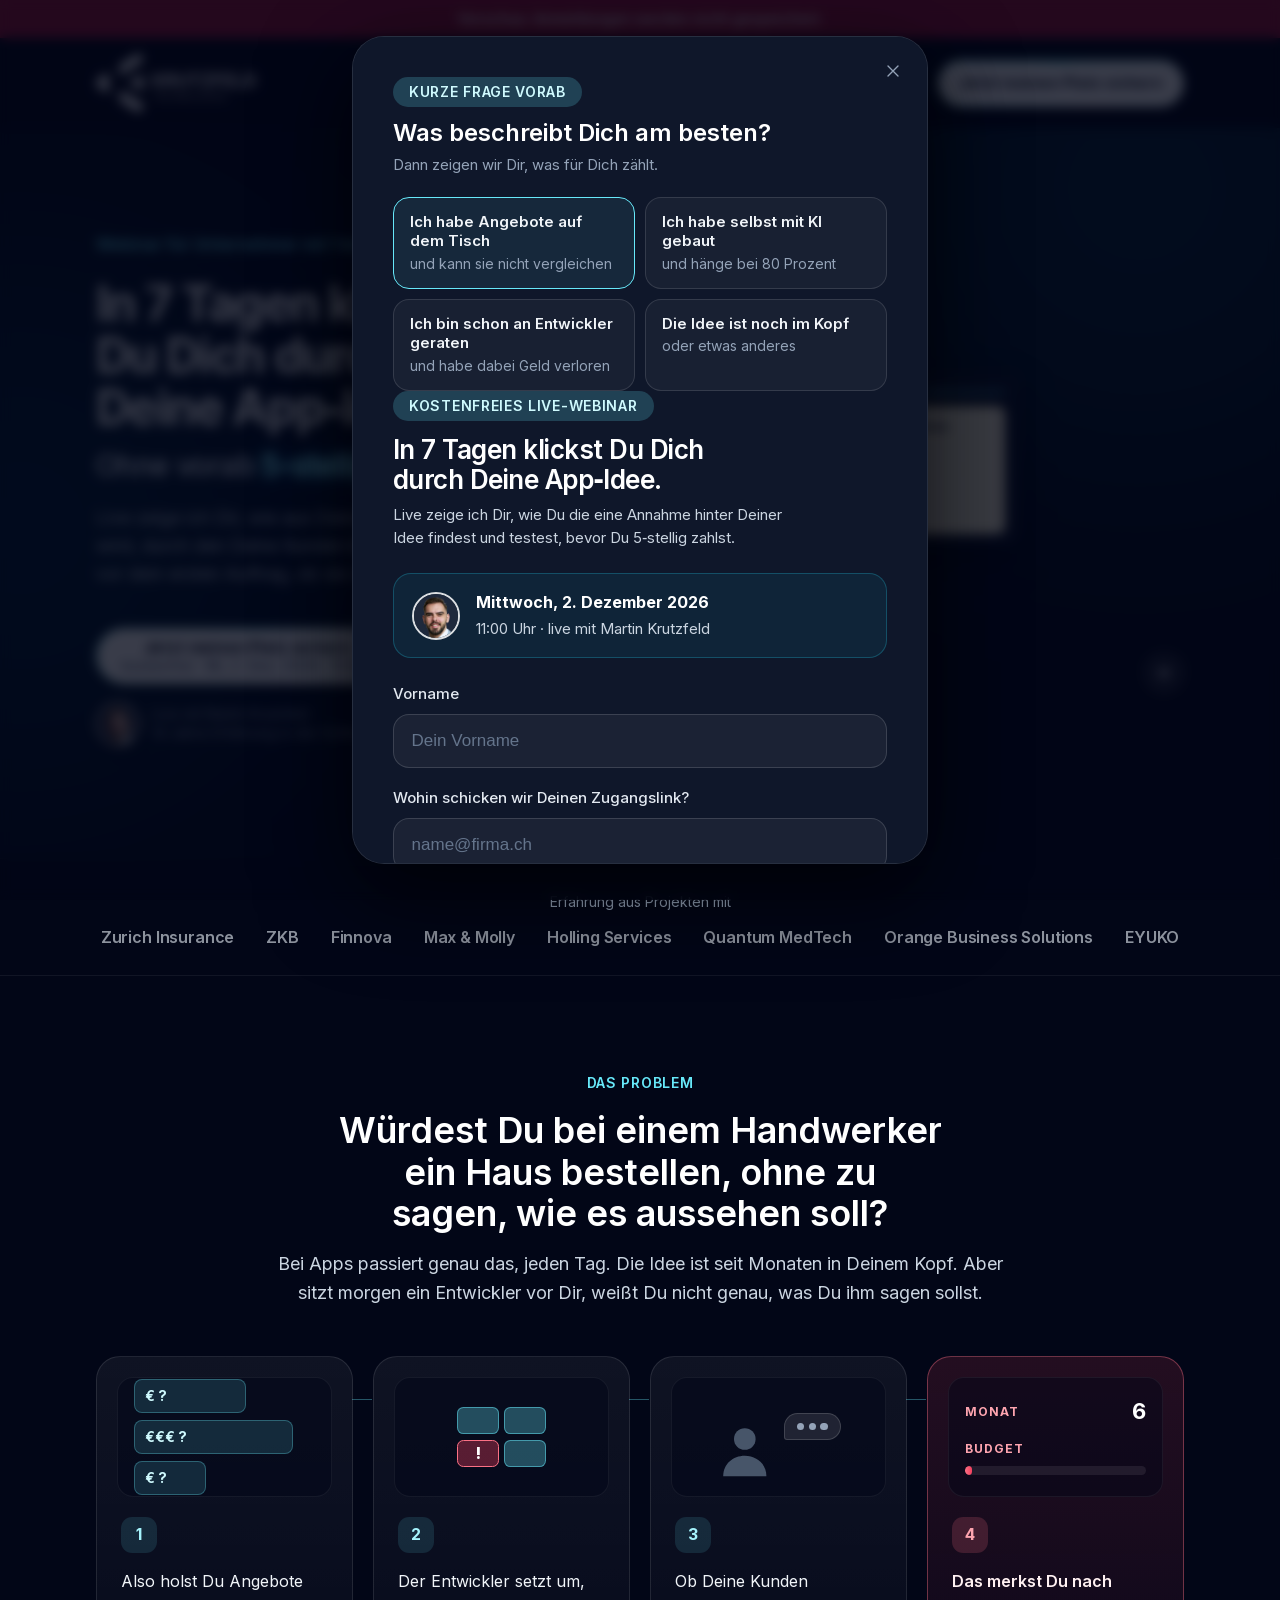
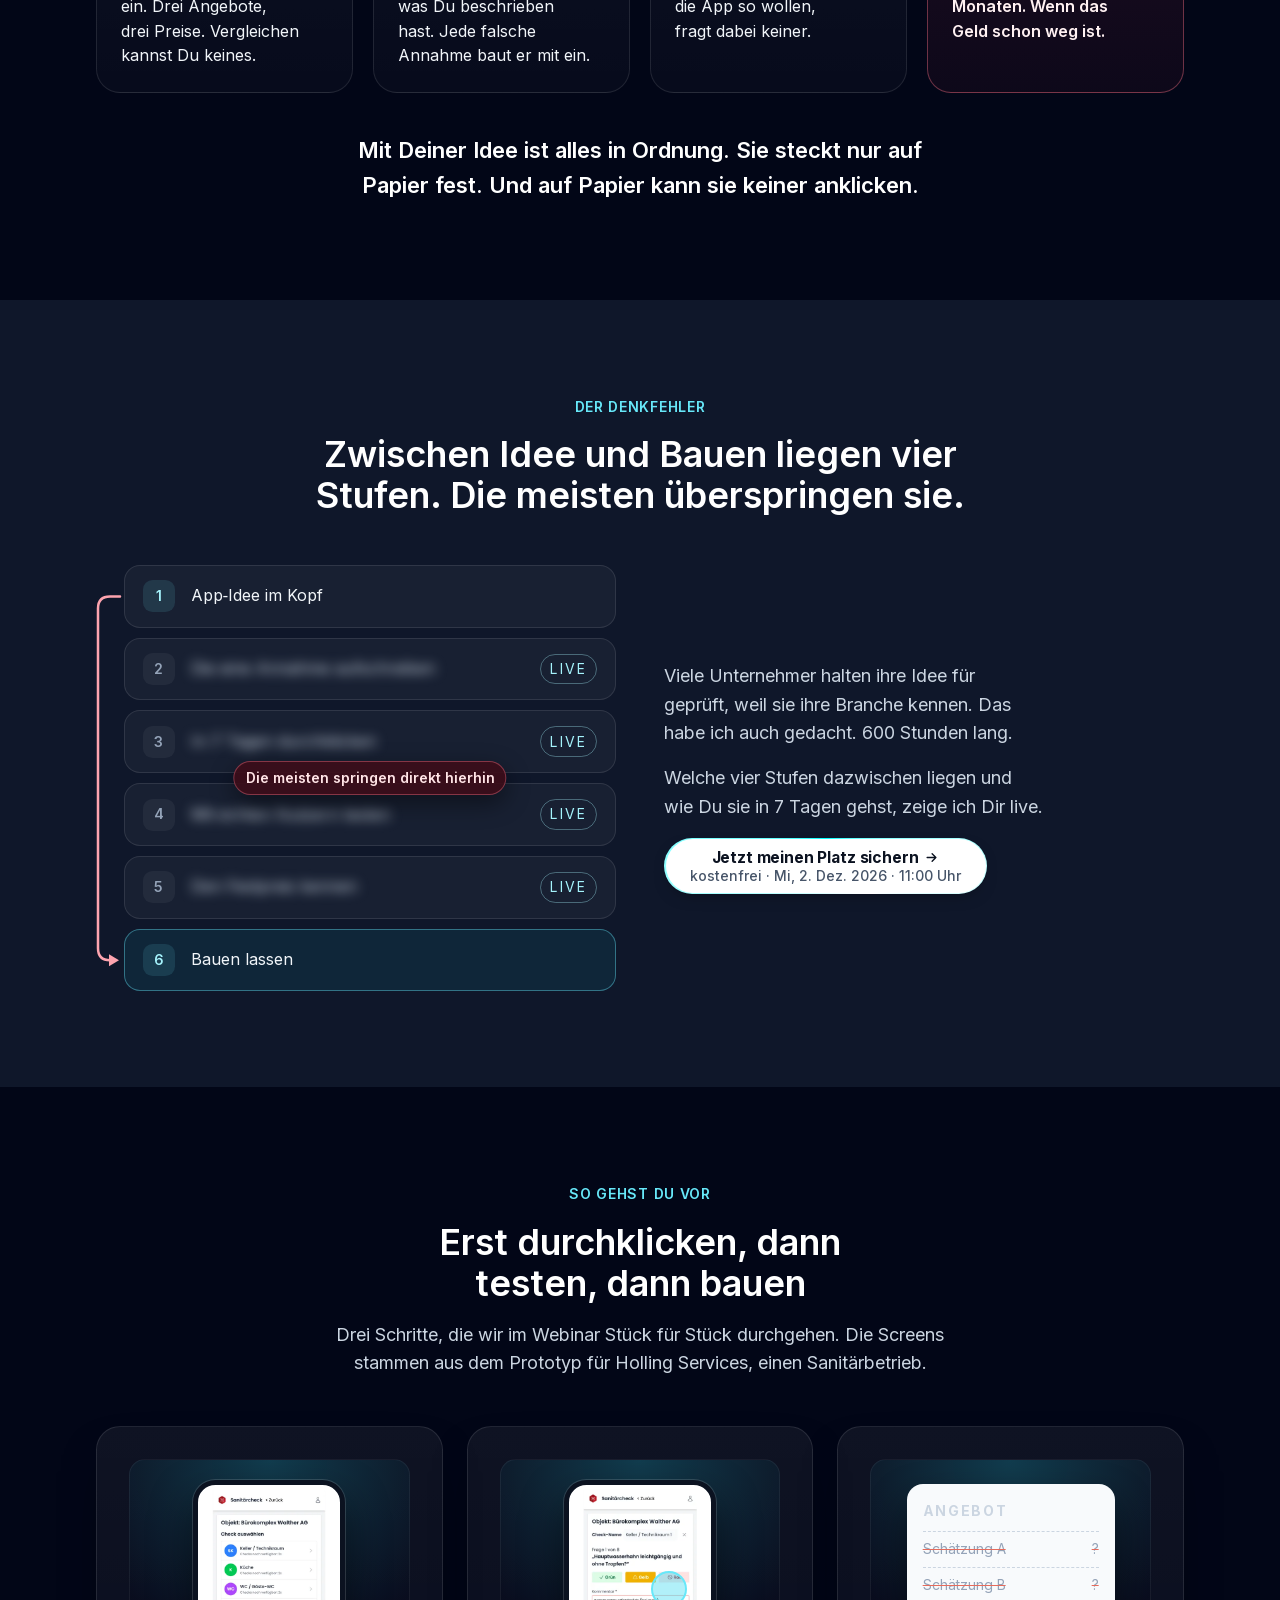
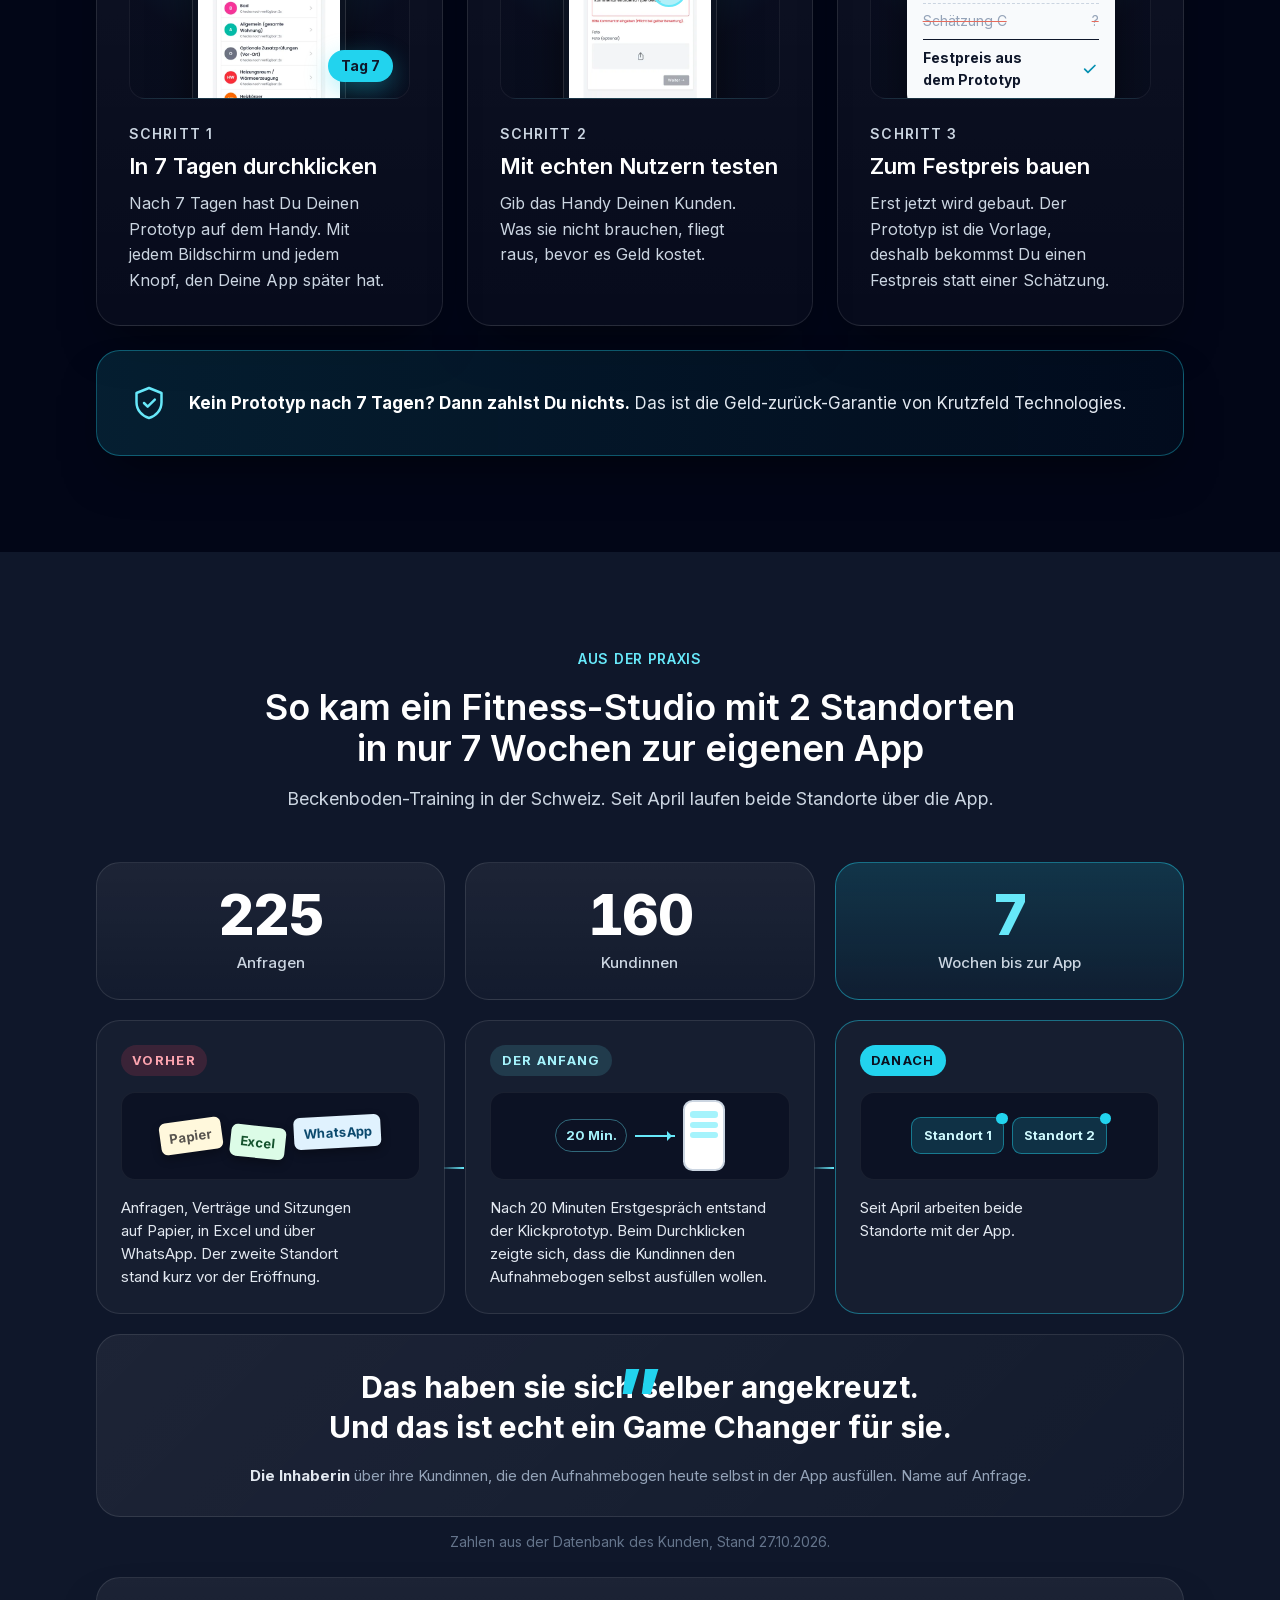
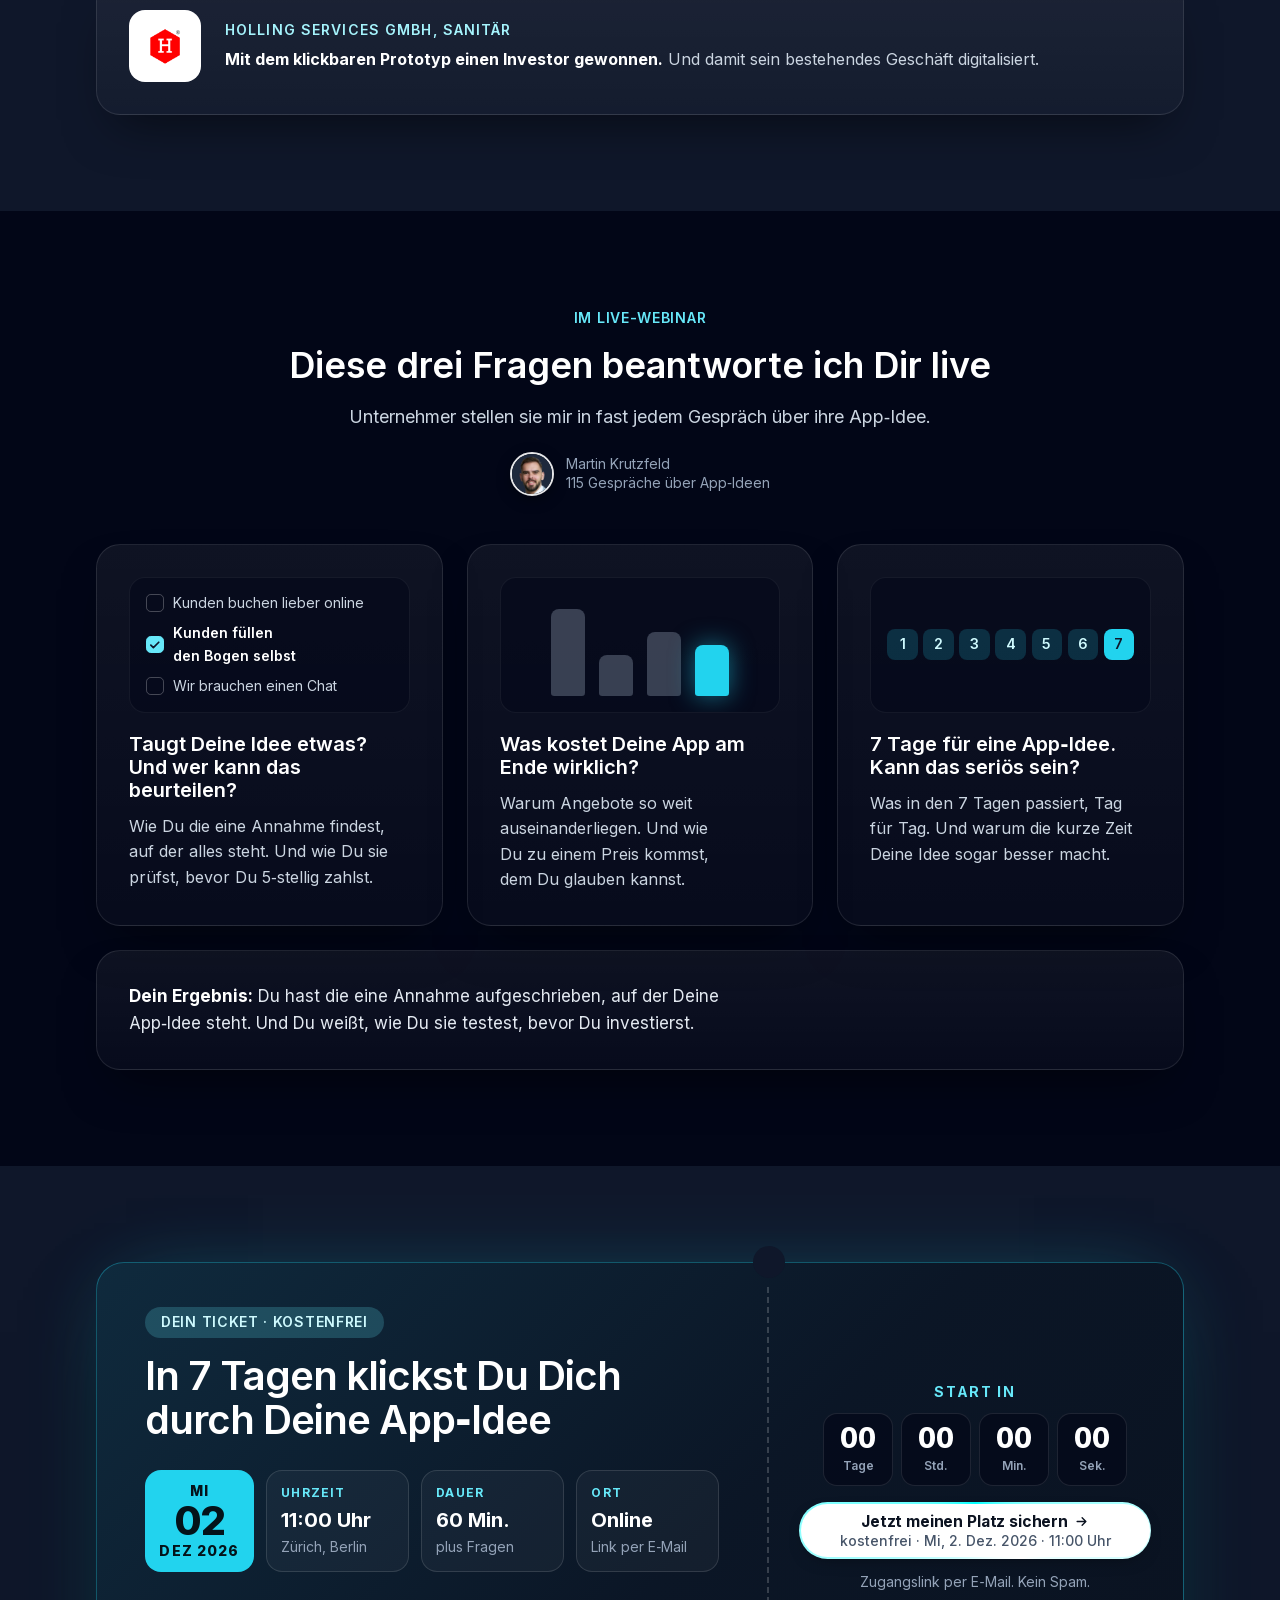
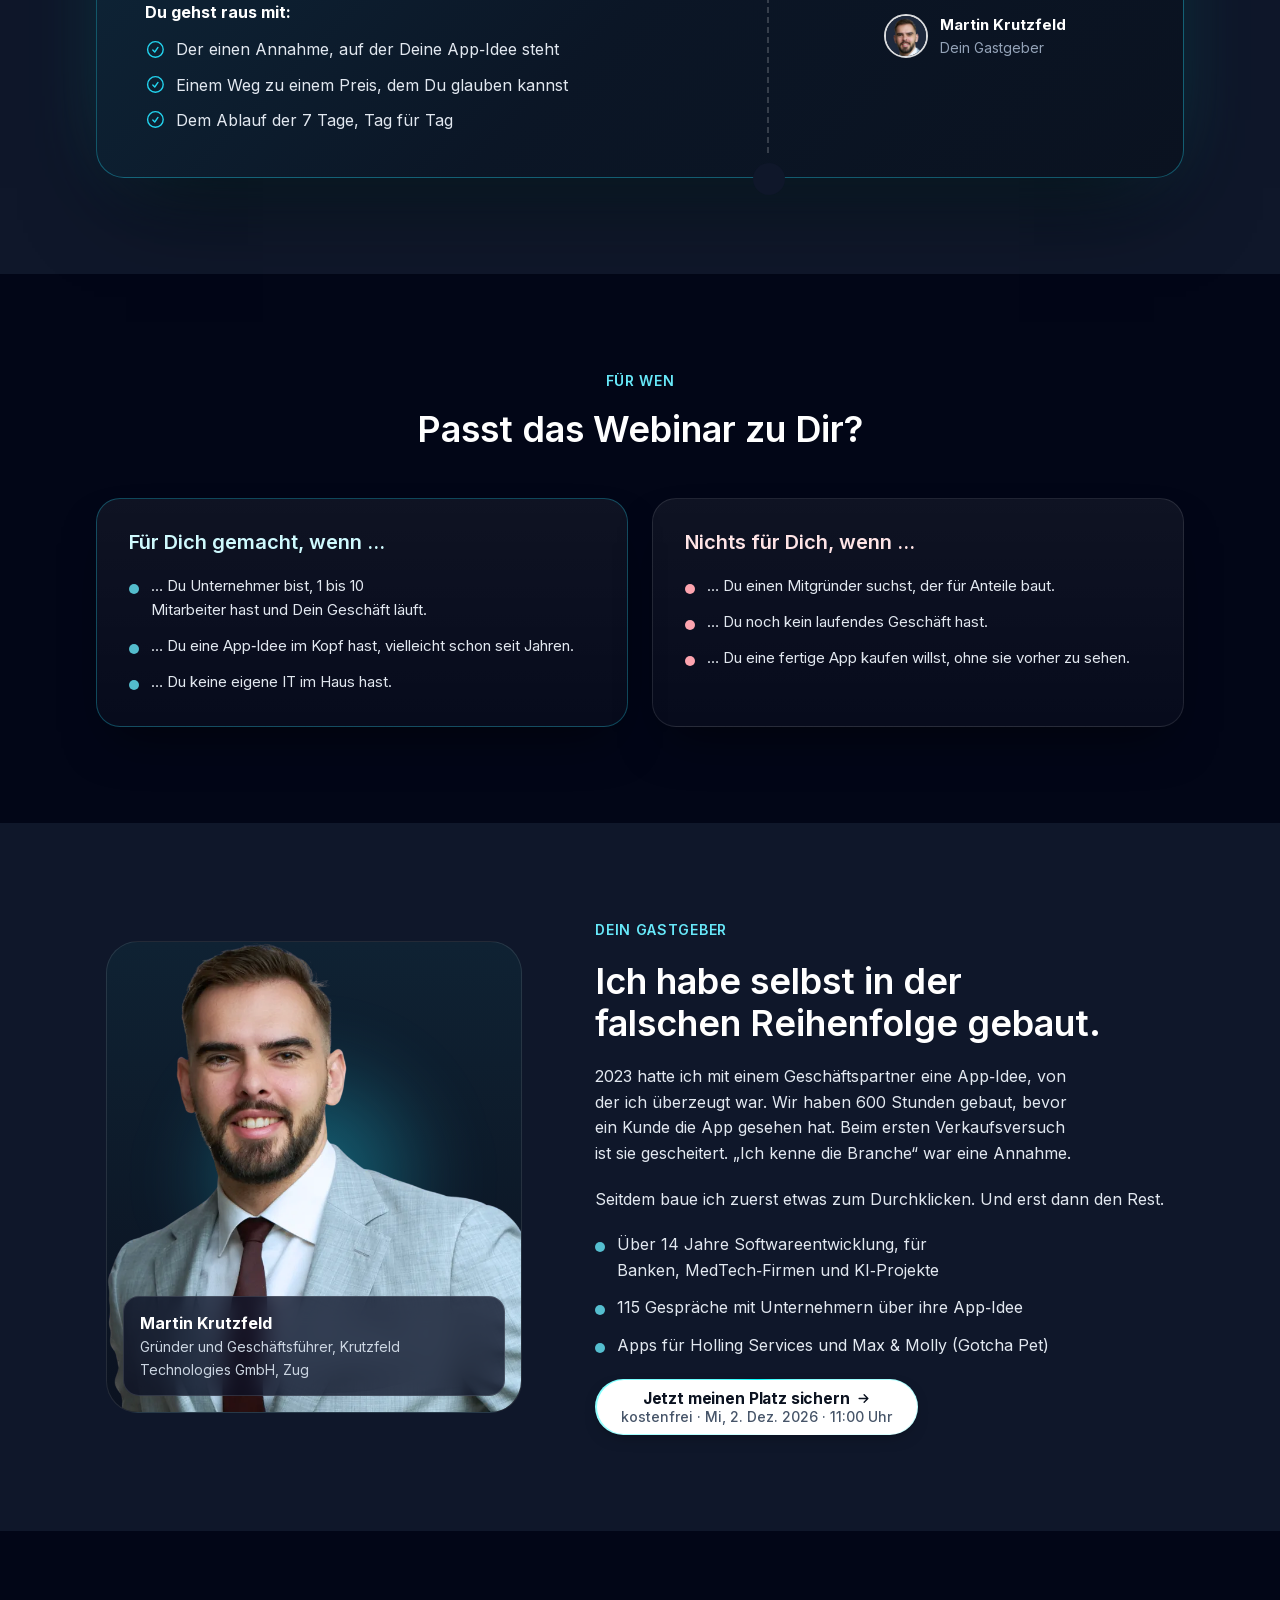
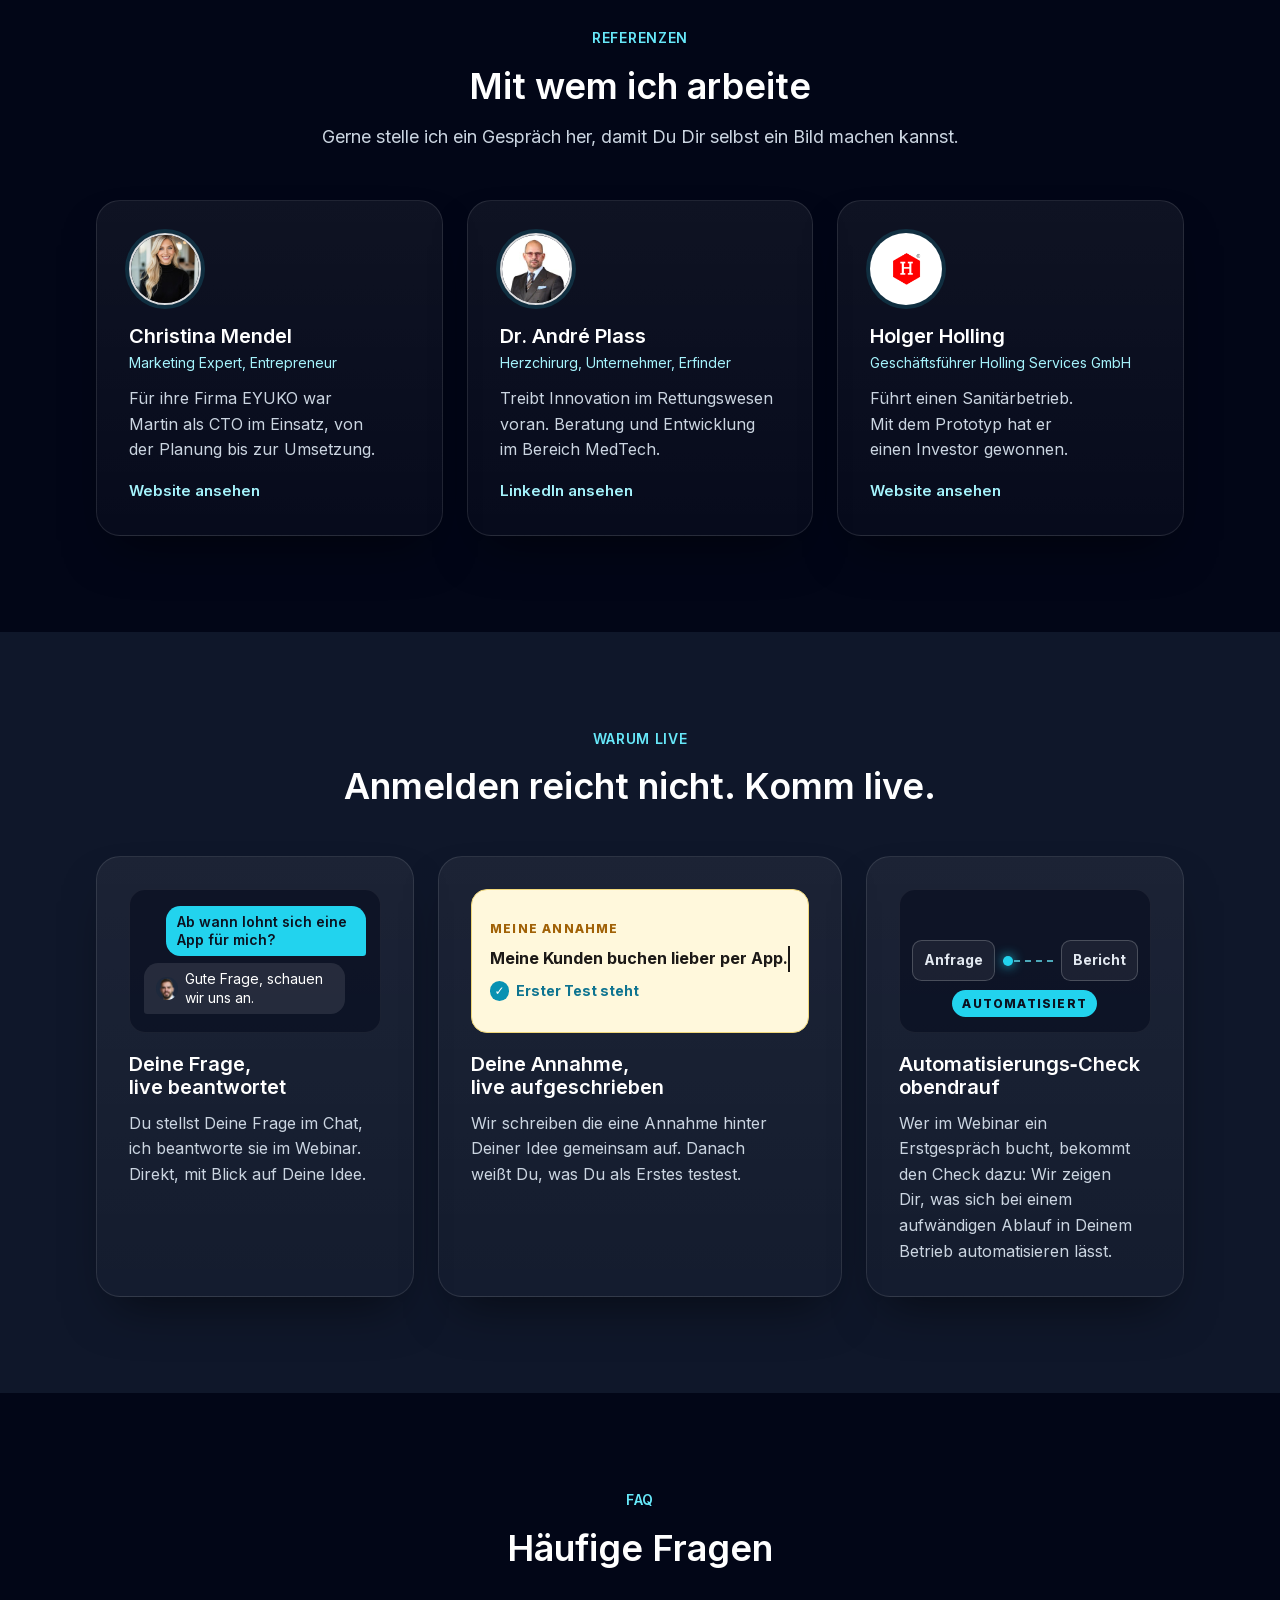
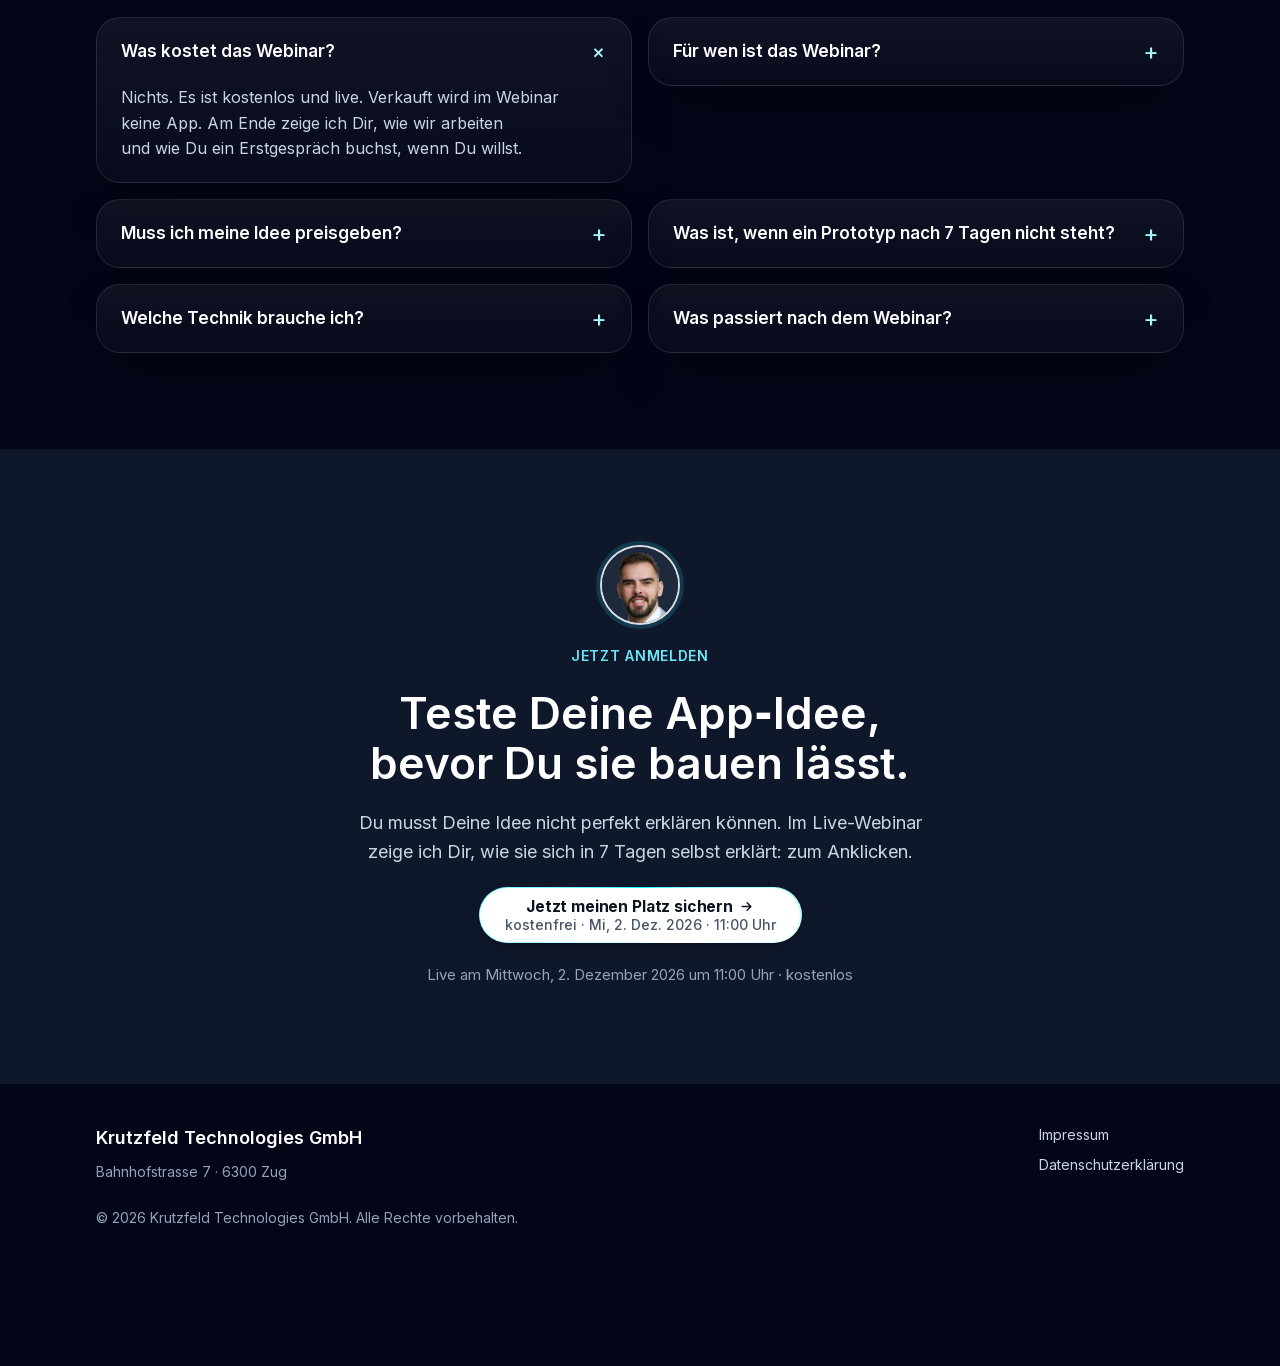
==== commit 31618aa2: "Neue Fassung der Anmeldeseite aus krutzfeld-webinar-lp.zip (13.11.2026) übernommen Unverändert aus d" ====
--- a/index.html
+++ b/index.html
@@ -3,17 +3,20 @@
 <head>
 <meta charset="utf-8">
 <meta name="viewport" content="width=device-width, initial-scale=1">
-<title>In 7 Tagen klickst Du Dich durch Deine eigene App · Live-Webinar</title>
-<meta name="description" content="Live-Webinar für Unternehmer mit 1 bis 10 Mitarbeitern: In 7 Tagen klickst Du Dich durch Deine eigene App. Ohne vorab 5-stellig zu investieren. Mi, 2. Dezember 2026, 11 Uhr, kostenlos.">
+<title>In 7 Tagen klickst Du Dich durch Deine App-Idee · Live-Webinar</title>
+<meta name="description" content="Live-Webinar für Unternehmer mit 1 bis 10 Mitarbeitern: In 7 Tagen klickst Du Dich durch Deine App-Idee. Ohne vorab 5-stellig zu investieren. Mi, 2. Dezember 2026, 11 Uhr, kostenlos.">
 <meta name="robots" content="noindex, nofollow">
-<meta property="og:title" content="In 7 Tagen klickst Du Dich durch Deine eigene App">
+<meta name="theme-color" content="#020617">
+<meta property="og:title" content="In 7 Tagen klickst Du Dich durch Deine App-Idee">
 <meta property="og:description" content="Live-Webinar am 2. Dezember 2026, 11 Uhr. Kostenlos. Für Unternehmer mit 1 bis 10 Mitarbeitern und einer App-Idee.">
 <meta property="og:type" content="website">
 <link rel="preload" href="assets/fonts/inter-latin.woff2" as="font" type="font/woff2" crossorigin>
-<link rel="stylesheet" href="assets/css/style.css">
+<link rel="stylesheet" href="assets/css/style.css?v=1794560580">
 <link rel="icon" href="assets/img/logo-wordmark.png">
-<script src="assets/js/config.js" defer></script>
-<script src="assets/js/app.js" defer></script>
+<script src="assets/js/config.js?v=1794560580" defer></script>
+<script src="assets/js/app.js?v=1794560580" defer></script>
+<script src="assets/js/vendor/gsap-3.12.5.min.js" defer></script>
+<script src="assets/js/film.js?v=1794560580" defer></script>
 </head>
 <body>
 <svg width="0" height="0" style="position:absolute" aria-hidden="true">
@@ -21,7 +24,10 @@
   <symbol id="i-haken" viewBox="0 0 24 24"><path d="M5 12.5 9.5 17 19 7.5"/></symbol>
   <symbol id="i-x" viewBox="0 0 24 24"><path d="M6 6l12 12M18 6 6 18"/></symbol>
   <symbol id="i-pfeil" viewBox="0 0 24 24"><path d="M5 12h14M13 6l6 6-6 6"/></symbol>
-  <symbol id="i-kreis" viewBox="0 0 24 24"><circle cx="12" cy="12" r="8"/></symbol>
+  <symbol id="i-schild" viewBox="0 0 24 24"><path d="M12 3 4.5 6v5.5c0 4.6 3.2 8.4 7.5 9.5 4.3-1.1 7.5-4.9 7.5-9.5V6L12 3Z"/><path d="m9 12 2.2 2.2L15.5 10"/></symbol>
+  <symbol id="i-chat" viewBox="0 0 24 24"><path d="M4 5.5h16v10H9l-5 4v-14Z"/></symbol>
+  <symbol id="i-stift" viewBox="0 0 24 24"><path d="M4 20h4L19 9l-4-4L4 16v4Z"/><path d="m13.5 6.5 4 4"/></symbol>
+  <symbol id="i-blitz" viewBox="0 0 24 24"><path d="M13 3 5 13.5h6L10 21l8-10.5h-6L13 3Z"/></symbol>
 </svg>
 
 <div class="vorschau" role="status">Vorschau: Anmeldungen werden nicht gespeichert.</div>
@@ -30,72 +36,66 @@
   <div class="wrap">
     <a href="#top" aria-label="Krutzfeld Technologies"><img class="logo" src="assets/img/logo-wordmark.png" alt="Krutzfeld Technologies Logo" width="480" height="174"></a>
     <p class="termin"><b>Live-Webinar</b> · <span data-ev="datumKurz">Mi, 2. Dez. 2026</span> · <span data-ev="zeitText">11:00 Uhr</span> · kostenlos</p>
-    <button class="cta primaer" type="button" data-anmelden>Platz sichern</button>
+    <button class="btn-weiss" type="button" data-anmelden>Jetzt meinen Platz sichern</button>
   </div>
 </header>
 
 <main id="top">
 
-<!-- Hero -->
-<section class="hero">
-  <div class="wrap hero-grid">
-    <div class="stack">
-      <p class="eyebrow" data-zgt="dach">Live-Webinar für Unternehmer mit 1 bis 10 Mitarbeitern</p>
-      <h1><span class="block">In 7&nbsp;Tagen klickst Du Dich durch <span class="glow">Deine eigene App</span>.</span><span class="block">Ohne vorab <span class="glow">5&#8209;stellig</span> zu investieren.</span></h1>
-      <p class="lead gross">Teste Deine App, bevor Du sie baust.</p>
-      <p class="lead">Live zeige ich Dir, wie Du die eine Annahme hinter Deiner App&#8209;Idee findest und testest, bevor Du einen Entwickler beauftragst.</p>
-      <div class="aktionen"><button class="super" type="button" data-anmelden><span>Kostenlos anmelden</span></button><span class="muted" style="font-size:.9375rem"><span data-ev="datumKurz">Mi, 2. Dez. 2026</span> · <span data-ev="zeitText">11:00 Uhr</span> · live</span></div>
-      <ul class="haken" aria-label="Was Du bekommst">
-        <li><svg class="i"><use href="#i-check"/></svg><span>Kostenlos und live, <span data-ev="dauerText">60 Minuten plus Fragen</span></span></li>
-        <li><svg class="i"><use href="#i-check"/></svg><span>Du findest die eine Annahme, auf der Deine App&#8209;Idee steht</span></li>
-        <li><svg class="i"><use href="#i-check"/></svg><span>Du erkennst, welchem Preis Du glauben kannst</span></li>
-      </ul>
-      <div class="gastgeber-zeile"><span class="avatar" aria-hidden="true">MK</span><span><b>Martin Krutzfeld</b>Gründer Krutzfeld Technologies, Zug · 115 Gespräche mit Unternehmern über ihre App&#8209;Idee</span></div>
-    </div>
-    <div class="reveal">
-      <div class="visual">
-        <div class="glowfeld"></div>
-        <video class="teaser" autoplay muted loop playsinline preload="metadata" poster="assets/video/hero-poster.jpg" width="1280" height="720" aria-label="Kurzer Teaser zum Live-Webinar, ohne Ton" data-teaser>
-          <source src="assets/video/hero-teaser.mp4" type="video/mp4">
-        </video>
-        <div class="caption"><span><b>Live-Webinar</b> · <span data-ev="datumKurz">Mi, 2. Dez. 2026</span> · <span data-ev="zeitText">11:00 Uhr</span></span><span class="pill rand">Kostenlos</span></div>
-      </div>
-    </div>
-  </div>
-</section>
-
-<!-- Marquee wie auf krutzfeld.tech -->
-<div class="marquee" aria-label="Referenzen">
-  <p>Zahlreiche Firmen vertrauen uns bereits</p>
-  <div class="spur"><div class="reihe">
-    <span>Quantum MedTech AG</span><span>Öffentlicher Sektor</span><span>Orange Business Solutions AG</span><span>Ataraxia Partners GmbH</span><span>EYUKO GmbH</span><span>ZKB</span><span>Finnova</span><span>Holling Service GmbH</span><span>Max &amp; Molly</span><span>Zurich Insurance</span>
-    <span aria-hidden="true">Quantum MedTech AG</span><span aria-hidden="true">Öffentlicher Sektor</span><span aria-hidden="true">Orange Business Solutions AG</span><span aria-hidden="true">Ataraxia Partners GmbH</span><span aria-hidden="true">EYUKO GmbH</span><span aria-hidden="true">ZKB</span><span aria-hidden="true">Finnova</span><span aria-hidden="true">Holling Service GmbH</span><span aria-hidden="true">Max &amp; Molly</span><span aria-hidden="true">Zurich Insurance</span>
-  </div></div>
+<!-- 2 Hero, zentriert wie die JustClose-Workshop-Seite -->
+<section class="hero hero-z">
+  <div class="glow-orb orb-1" aria-hidden="true"></div>
+  <div class="glow-orb orb-2" aria-hidden="true"></div>
+  <div class="wrap">
+    <div class="hero-zwei">
+    <div class="hero-links">
+    <p class="hero-kicker" data-zgt="dach">Webinar für Unternehmer mit 1&nbsp;bis&nbsp;10&nbsp;Mitarbeitern</p>
+    <h1 class="hero-h1">In 7&nbsp;Tagen klickst Du Dich durch Deine App&#8209;Idee. <span class="h1-zwei">Ohne vorab <span class="glow">5&#8209;stellig</span> zu investieren.</span></h1>
+    
+    <p class="hero-sub">Live zeige ich Dir, wie aus Deiner Idee ein Prototyp wird, durch den Deine Kunden klicken. So weißt Du vor dem ersten Auftrag, ob sie die App wirklich wollen.</p>
+    <div class="hero-cta">
+      <button class="super zwei" type="button" data-anmelden><span class="z1">Jetzt meinen Platz sichern<svg class="i pfeil"><use href="#i-pfeil"/></svg></span><span class="z2">kostenfrei · <span data-ev="datumKurz">Mi, 2. Dez. 2026</span> · <span data-ev="zeitText">11:00 Uhr</span></span></button>
+      <div class="cta-faces"><img src="assets/img/martin-avatar.webp?v=1794554332" width="96" height="96" alt="Martin Krutzfeld"><em>Live mit Martin Krutzfeld<br>14 Jahre Erfahrung in der Softwareentwicklung</em></div>
+      
+    </div>
+    </div>
+    <figure class="hero-film" data-film>
+      <div class="film-view" role="img" aria-label="Animation: Von der App-Idee über den Prototyp in 7 Tagen, den Kunden durchklicken, zur fertigen App mit ihren Funktionen"><div class="kf"></div></div>
+      <button class="film-pp" type="button" aria-label="Animation pausieren"><svg class="i-pause" viewBox="0 0 24 24" aria-hidden="true"><rect x="6" y="5" width="4" height="14" rx="1"/><rect x="14" y="5" width="4" height="14" rx="1"/></svg><svg class="i-play" viewBox="0 0 24 24" aria-hidden="true"><path d="M8 5.5v13l11-6.5z"/></svg></button>
+    </figure>
+    </div>
+  </div>
+</section>
+
+<!-- Kunden -->
+<div class="kunden" aria-label="Kunden von Krutzfeld Technologies">
+  <div class="wrap">
+    <p>Erfahrung aus Projekten mit</p>
+    <ul>
+      <li>Zurich Insurance</li><li>ZKB</li><li>Finnova</li><li>Max &amp; Molly</li><li>Holling Services</li><li>Quantum MedTech</li><li>Orange Business Solutions</li><li>EYUKO</li>
+    </ul>
+  </div>
 </div>
 
-<!-- Problem, im Stil „Das Problem“ der Website -->
+<!-- 3 Problem -->
 <section id="problem">
-  <div class="wrap reveal stack" style="--gap:3rem">
-    <header class="kopf">
+  <div class="wrap reveal">
+    <header class="kopf zentriert">
       <p class="eyebrow">Das Problem</p>
       <h2 data-zgt="frage">Würdest Du bei einem Handwerker ein Haus bestellen, ohne zu sagen, wie es aussehen soll?</h2>
-      <p class="lead">Bei Apps passiert genau das jeden Tag. Die Idee ist seit Jahren im Kopf, beschreiben kannst Du sie nur ungefähr. Gesehen hat die App noch keiner, auch Du nicht.</p>
-      <p class="muted">Aber was passiert dann?</p>
-    </header>
-    <ul class="punkte box" style="margin-top:2.5rem">
-      <li data-zgt="schmerz">Dann kommen die Angebote: drei Preise. Und vergleichen kannst Du keinen davon.</li>
-      <li>Also baut der Entwickler, was beschrieben wurde. Deine Annahmen werden eingebaut, Funktion für Funktion.</li>
-      <li>Ob ein Kunde das so will, hat dabei keiner gefragt.</li>
-      <li>Was Du bekommst, siehst Du nach Monaten. Wenn das Geld schon weg ist.</li>
-    </ul>
-    <div class="stack" style="margin-top:2rem;font-size:1.125rem">
-      <p>Die Wahrheit ist: Die beste App&#8209;Idee ist nur eine Annahme, bis echte Nutzer sie durchgeklickt haben.</p>
-      <p style="color:#fff">Und genau darum geht es im Live-Webinar.</p>
-    </div>
-  </div>
-</section>
-
-<!-- Denkfehler mit Leiter -->
+      <p class="lead" data-zgt="einstieg">Bei Apps passiert genau das, jeden Tag. Die Idee ist seit Monaten in Deinem Kopf. Aber sitzt morgen ein Entwickler vor Dir, weißt Du nicht genau, was Du ihm sagen sollst.</p>
+    </header>
+    <ol class="kette-reihe">
+      <li><div class="k-anim ka-preise" aria-hidden="true"><span style="--w:62%">€ ?</span><span style="--w:88%">€€€ ?</span><span style="--w:40%">€ ?</span></div><span class="nr">1</span><p data-zgt="schmerz">Also holst Du Angebote ein. Drei Angebote, drei Preise. Vergleichen kannst Du keines.</p></li>
+      <li><div class="k-anim ka-bau" aria-hidden="true"><i></i><i></i><i class="falsch">!</i><i></i></div><span class="nr">2</span><p>Der Entwickler setzt um, was Du beschrieben hast. Jede falsche Annahme baut er mit ein.</p></li>
+      <li><div class="k-anim ka-frage" aria-hidden="true"><svg class="person" viewBox="0 0 48 48"><circle cx="24" cy="15" r="9"/><path d="M6 46c0-10 8-17 18-17s18 7 18 17z"/></svg><span class="blase"><i></i><i></i><i></i></span></div><span class="nr">3</span><p>Ob Deine Kunden die App so wollen, fragt dabei keiner.</p></li>
+      <li class="schmerz"><div class="k-anim ka-geld" aria-hidden="true"><div class="monat"><small>Monat</small><b><span>1</span><span>2</span><span>3</span><span>4</span><span>5</span><span>6</span></b></div><div class="budget"><small>Budget</small><div class="leiste"><i></i></div></div></div><span class="nr">4</span><p>Das merkst Du nach Monaten. Wenn das Geld schon weg ist.</p></li>
+    </ol>
+    <p class="schluss-satz zentriert">Mit Deiner Idee ist alles in Ordnung. Sie steckt nur auf Papier fest. Und auf Papier kann sie keiner anklicken.</p>
+  </div>
+</section>
+
+<!-- 4 Denkfehler mit Leiter -->
 <section id="reihenfolge" class="bg-900">
   <div class="wrap reveal">
     <header class="kopf">
@@ -114,274 +114,314 @@
         <span class="sprung-label" aria-hidden="true">Die meisten springen direkt hierhin</span>
       </ol>
       <div class="stack">
-        <p class="lead">Viele Unternehmer halten ihre Idee für geprüft, weil sie ihre Branche kennen. Aber das heißt nicht, dass Du weißt, was Deine Kunden für eine App brauchen.</p>
+        <p class="lead">Viele Unternehmer halten ihre Idee für geprüft, weil sie ihre Branche kennen. Das habe ich auch gedacht. 600 Stunden lang.</p>
         <p class="lead">Welche vier Stufen dazwischen liegen und wie Du sie in 7&nbsp;Tagen gehst, zeige ich Dir live.</p>
-        <div class="aktionen" style="padding-top:.5rem"><button class="super" type="button" data-anmelden><span>Platz sichern</span></button></div>
-      </div>
-    </div>
-  </div>
-</section>
-
-<!-- Schritte, im Stil „Prozess“ der Website -->
+        <div class="aktionen"><button class="super zwei" type="button" data-anmelden><span class="z1">Jetzt meinen Platz sichern<svg class="i pfeil"><use href="#i-pfeil"/></svg></span><span class="z2">kostenfrei · <span data-ev="datumKurz">Mi, 2. Dez. 2026</span> · <span data-ev="zeitText">11:00 Uhr</span></span></button></div>
+      </div>
+    </div>
+  </div>
+</section>
+
+<!-- 5 Schritte mit echten Screens -->
 <section id="schritte">
   <div class="wrap reveal">
     <header class="kopf">
       <p class="eyebrow">So gehst Du vor</p>
-      <h2>In 3 Schritten zur App, die jemand braucht</h2>
-      <p class="lead">Erst durchklicken, dann testen, dann bauen. Im Webinar gehen wir jeden Schritt durch.</p>
-    </header>
-    <div class="grid c3" style="margin-top:3rem">
-      <article class="box r3 schatten tilt" data-tilt>
+      <h2>Erst durchklicken, dann testen, dann bauen</h2>
+      <p class="lead">Drei Schritte, die wir im Webinar Stück für Stück durchgehen. Die Screens stammen aus dem Prototyp für Holling Services, einen Sanitärbetrieb.</p>
+    </header>
+    <div class="grid c3 schritt-raster">
+      <article class="karte schritt">
+        <div class="schaubild"><div class="handy"><img src="assets/img/holling-1.webp" alt="Screen aus dem Sanitärcheck-Prototyp: Auswahl der Räume" width="450" height="800" loading="lazy" decoding="async"></div><span class="tag-7">Tag 7</span></div>
         <p class="phase">Schritt 1</p>
-        <h3 class="gross">Erst durchklicken</h3>
-        <p class="unter">Bevor jemand baut, siehst Du Deine App.</p>
-        <ul class="punkte klein">
-          <li>Masken, Knöpfe und Abläufe zum Anfassen</li>
-          <li>Du siehst, was Du bekommst, bevor es Geld kostet</li>
-          <li>In 7 Tagen statt nach Monaten</li>
+        <h3>In 7 Tagen durchklicken</h3>
+        <p>Nach 7 Tagen hast Du Deinen Prototyp auf dem Handy. Mit jedem Bildschirm und jedem Knopf, den Deine App später hat.</p>
+      </article>
+      <article class="karte schritt">
+        <div class="schaubild"><div class="handy"><img src="assets/img/holling-2.webp" alt="Zweiter Screen aus dem Sanitärcheck-Prototyp" width="450" height="800" loading="lazy" decoding="async"><span class="tap" aria-hidden="true"></span></div></div>
+        <p class="phase">Schritt 2</p>
+        <h3>Mit echten Nutzern testen</h3>
+        <p>Gib das Handy Deinen Kunden. Was sie nicht brauchen, fliegt raus, bevor es Geld kostet.</p>
+      </article>
+      <article class="karte schritt">
+        <div class="schaubild"><div class="beleg" aria-hidden="true">
+          <p class="beleg-kopf">Angebot</p>
+          <p class="beleg-zeile durch"><span>Schätzung A</span><span>?</span></p>
+          <p class="beleg-zeile durch"><span>Schätzung B</span><span>?</span></p>
+          <p class="beleg-zeile durch"><span>Schätzung C</span><span>?</span></p>
+          <p class="beleg-zeile fest"><span>Festpreis aus dem Prototyp</span><svg class="i"><use href="#i-haken"/></svg></p>
+        </div></div>
+        <p class="phase">Schritt 3</p>
+        <h3>Zum Festpreis bauen</h3>
+        <p>Erst jetzt wird gebaut. Der Prototyp ist die Vorlage, deshalb bekommst Du einen Festpreis statt einer Schätzung.</p>
+      </article>
+    </div>
+    <div class="garantie karte">
+      <svg class="i gross" aria-hidden="true"><use href="#i-schild"/></svg>
+      <p><b>Kein Prototyp nach 7&nbsp;Tagen? Dann zahlst Du nichts.</b> Das ist die Geld-zurück-Garantie von Krutzfeld Technologies.</p>
+    </div>
+  </div>
+</section>
+
+<!-- 6 Beweis -->
+<section id="beweis" class="bg-900">
+  <div class="wrap reveal">
+    <header class="kopf zentriert">
+      <p class="eyebrow">Aus der Praxis</p>
+      <h2>So kam ein Fitness-Studio mit 2&nbsp;Standorten in nur 7&nbsp;Wochen zur eigenen App</h2>
+      <p class="lead">Beckenboden-Training in der Schweiz. Seit April laufen beide Standorte über die App.</p>
+    </header>
+    <div class="case-kpis">
+      <div class="kpi"><b data-zaehle="225">225</b><span>Anfragen</span></div>
+      <div class="kpi"><b data-zaehle="160">160</b><span>Kundinnen</span></div>
+      <div class="kpi akzent"><b data-zaehle="7">7</b><span>Wochen bis zur App</span></div>
+    </div>
+    <ol class="case-weg">
+      <li class="vorher"><span class="lbl">Vorher</span><div class="cw-anim cw-chaos" aria-hidden="true"><i>Papier</i><i>Excel</i><i>WhatsApp</i></div><p>Anfragen, Verträge und Sitzungen auf Papier, in Excel und über WhatsApp. Der zweite Standort stand kurz vor der Eröffnung.</p></li>
+      <li class="anfang"><span class="lbl">Der Anfang</span><div class="cw-anim cw-proto" aria-hidden="true"><span class="cp-gespraech">20 Min.</span><span class="cp-pfeil"></span><span class="cp-handy"><i></i><i></i><i></i></span></div><p>Nach 20 Minuten Erstgespräch entstand der Klickprototyp. Beim Durchklicken zeigte sich, dass die Kundinnen den Aufnahmebogen selbst ausfüllen wollen.</p></li>
+      <li class="danach"><span class="lbl">Danach</span><div class="cw-anim cw-standorte" aria-hidden="true"><span>Standort 1</span><span>Standort 2</span></div><p>Seit April arbeiten beide Standorte mit der App.</p></li>
+    </ol>
+    <figure class="case-zitat">
+      <span class="qm" aria-hidden="true">„</span>
+      <blockquote>Das haben sie sich selber angekreuzt. Und das ist echt ein Game Changer für sie.</blockquote>
+      <figcaption><b>Die Inhaberin</b> über ihre Kundinnen, die den Aufnahmebogen heute selbst in der App ausfüllen. Name auf Anfrage.</figcaption>
+    </figure>
+    <p class="case-quelle">Zahlen aus der Datenbank des Kunden, Stand 27.10.2026.</p>
+    <article class="karte fall-klein">
+      <img src="assets/img/holling.png" alt="Logo Holling Services GmbH" width="400" height="400" loading="lazy" decoding="async">
+      <div>
+        <p class="tag">Holling Services GmbH, Sanitär</p>
+        <p><b>Mit dem klickbaren Prototyp einen Investor gewonnen.</b> Und damit sein bestehendes Geschäft digitalisiert.</p>
+      </div>
+    </article>
+  </div>
+</section>
+
+<!-- 7 Inhalte als Bento -->
+<section id="inhalte">
+  <div class="wrap reveal">
+    <header class="kopf">
+      <p class="eyebrow">Im Live-Webinar</p>
+      <h2>Diese drei Fragen beantworte ich Dir live</h2>
+      <p class="lead">Unternehmer stellen sie mir in fast jedem Gespräch über ihre App&#8209;Idee.</p>
+      <div class="cta-faces"><img src="assets/img/martin-avatar.webp?v=1794554332" width="96" height="96" alt="Martin Krutzfeld" loading="lazy"><em>Martin Krutzfeld<br>115 Gespräche über App&#8209;Ideen</em></div>
+    </header>
+    <div class="grid c3 bento">
+      <article class="karte">
+        <div class="mini mini-annahme" aria-hidden="true">
+          <p class="m-zeile"><span class="box-check"></span>Kunden buchen lieber online</p>
+          <p class="m-zeile an"><span class="box-check"><svg class="i"><use href="#i-haken"/></svg></span>Kunden füllen den Bogen selbst</p>
+          <p class="m-zeile"><span class="box-check"></span>Wir brauchen einen Chat</p>
+        </div>
+        <h3>Taugt Deine Idee etwas? Und wer kann das beurteilen?</h3>
+        <p>Wie Du die eine Annahme findest, auf der alles steht. Und wie Du sie prüfst, bevor Du 5&#8209;stellig zahlst.</p>
+      </article>
+      <article class="karte">
+        <div class="mini mini-preis" aria-hidden="true">
+          <span style="--h:85%"></span><span style="--h:40%"></span><span style="--h:62%"></span><span class="fest" style="--h:50%"></span>
+        </div>
+        <h3>Was kostet Deine App am Ende wirklich?</h3>
+        <p>Warum Angebote so weit auseinanderliegen. Und wie Du zu einem Preis kommst, dem Du glauben kannst.</p>
+      </article>
+      <article class="karte">
+        <div class="mini mini-tage" aria-hidden="true">
+          <span>1</span><span>2</span><span>3</span><span>4</span><span>5</span><span>6</span><span class="ziel">7</span>
+        </div>
+        <h3>7 Tage für eine App&#8209;Idee. Kann das seriös sein?</h3>
+        <p>Was in den 7 Tagen passiert, Tag für Tag. Und warum die kurze Zeit Deine Idee sogar besser macht.</p>
+      </article>
+    </div>
+    <p class="ergebnis karte"><b>Dein Ergebnis:</b> Du hast die eine Annahme aufgeschrieben, auf der Deine App&#8209;Idee steht. Und Du weißt, wie Du sie testest, bevor Du investierst.</p>
+  </div>
+</section>
+
+<!-- 8 Ticket -->
+<section id="ticket" class="bg-900">
+  <div class="wrap reveal">
+    <article class="tk">
+      <div class="tk-haupt">
+        <span class="pill">Dein Ticket · kostenfrei</span>
+        <h2>In 7&nbsp;Tagen klickst Du Dich durch Deine App&#8209;Idee</h2>
+        <div class="tk-eck">
+          <div class="tk-datum"><small>Mi</small><b>02</b><small>Dez 2026</small></div>
+          <div class="tk-info"><small>Uhrzeit</small><b>11:00 Uhr</b><span>Zürich, Berlin</span></div>
+          <div class="tk-info"><small>Dauer</small><b>60 Min.</b><span>plus Fragen</span></div>
+          <div class="tk-info"><small>Ort</small><b>Online</b><span>Link per E&#8209;Mail</span></div>
+        </div>
+        <p class="tk-mit">Du gehst raus mit:</p>
+        <ul class="tk-liste">
+          <li><svg class="i"><use href="#i-check"/></svg>Der einen Annahme, auf der Deine App&#8209;Idee steht</li>
+          <li><svg class="i"><use href="#i-check"/></svg>Einem Weg zu einem Preis, dem Du glauben kannst</li>
+          <li><svg class="i"><use href="#i-check"/></svg>Dem Ablauf der 7 Tage, Tag für Tag</li>
         </ul>
-      </article>
-      <article class="box r3 schatten tilt" data-tilt>
-        <p class="phase">Schritt 2</p>
-        <h3 class="gross">Mit echten Nutzern testen</h3>
-        <p class="unter">Deine Kunden klicken sich durch.</p>
-        <ul class="punkte klein">
-          <li>Was sie nicht brauchen, fliegt raus</li>
-          <li>Deine Annahmen kippen jetzt, nicht nach dem Start</li>
-          <li>Du weißt, ob der Markt die Lösung annimmt</li>
-        </ul>
-      </article>
-      <article class="box r3 schatten tilt" data-tilt>
-        <p class="phase">Schritt 3</p>
-        <h3 class="gross">Zum Erfolg bringen</h3>
-        <p class="unter">Erst jetzt wird gebaut.</p>
-        <ul class="punkte klein">
-          <li>Der Prototyp ist die Vorlage für das Angebot</li>
-          <li>Den Festpreis kennst Du vor der Beauftragung</li>
-          <li>Keine ungewollten Funktionen</li>
-        </ul>
-      </article>
-    </div>
-  </div>
-</section>
-
-<!-- Beweis als Referenz-Block -->
-<section id="beweis" class="bg-900">
-  <div class="wrap reveal">
-    <header class="kopf">
-      <p class="eyebrow">Aus der Praxis</p>
-      <h2>Ein Studio mit zwei Standorten, in 7 Wochen vom Erstgespräch zur App</h2>
-    </header>
-    <article class="box verlauf referenz" style="margin-top:3rem">
-      <div class="bild">
-        <div class="kennzahlen">
-          <div><b>225</b><span>Anfragen</span></div>
-          <div><b>160</b><span>Kunden</span></div>
-          <div><b>2</b><span>Standorte</span></div>
-        </div>
-      </div>
-      <div class="text">
-        <p class="tag">Beckenboden-Training, Schweiz</p>
-        <p class="zitat">„Das haben sie sich selber angekreuzt. Und das ist echt ein Game Changer für sie.“</p>
-        <p class="rolle">Inhaberin, über ihre Kundinnen. Name auf Anfrage.</p>
-        <ol class="weg">
-          <li class="vorher"><span class="lbl">Vorher</span><p>Anfragen, Verträge und Sitzungen auf Papier, in Excel und über WhatsApp. Der zweite Standort stand kurz vor der Eröffnung.</p></li>
-          <li><span class="lbl">Der Anfang</span><p>Erstgespräch, 20 Minuten. Danach der Klickprototyp: Anfrage, Onboarding, Vertrag. Beim Durchklicken kippte die erste Annahme: Die Kundinnen füllen den Bogen selbst aus.</p></li>
-          <li class="danach"><span class="lbl">Danach</span><p>Seit April arbeiten beide Standorte mit der App.</p></li>
-        </ol>
-        <p class="hinweis">Zahlen aus der Datenbank des Kunden, Stand 27.10.2026.</p>
+      </div>
+      <div class="tk-abriss" aria-hidden="true"></div>
+      <div class="tk-stub">
+        <p class="tk-start">Start in</p>
+        <div class="tk-count" data-countdown="2026-12-02T11:00:00+01:00">
+          <div><b data-cd="t">00</b><small>Tage</small></div>
+          <div><b data-cd="s">00</b><small>Std.</small></div>
+          <div><b data-cd="m">00</b><small>Min.</small></div>
+          <div><b data-cd="x">00</b><small>Sek.</small></div>
+        </div>
+        <button class="super zwei" type="button" data-anmelden><span class="z1">Jetzt meinen Platz sichern<svg class="i pfeil"><use href="#i-pfeil"/></svg></span><span class="z2">kostenfrei · <span data-ev="datumKurz">Mi, 2. Dez. 2026</span> · <span data-ev="zeitText">11:00 Uhr</span></span></button>
+        <p class="tk-mikro">Zugangslink per E&#8209;Mail. Kein Spam.</p>
+        <div class="tk-host"><img src="assets/img/martin-avatar.webp?v=1794555519" width="96" height="96" alt="Martin Krutzfeld" loading="lazy"><span><b>Martin Krutzfeld</b>Dein Gastgeber</span></div>
       </div>
     </article>
   </div>
 </section>
 
-<!-- Inhalte, im Stil „Die Lösung“ der Website -->
-<section id="inhalte">
-  <div class="wrap reveal stack">
-    <header class="kopf">
-      <p class="eyebrow">Worum es geht</p>
-      <h2>Was Du aus dem Live-Webinar mitnimmst</h2>
-      <p class="lead">Drei Fragen, die in meinen Gesprächen mit Unternehmern immer wieder fallen. Wir klären sie gemeinsam:</p>
-    </header>
-    <ul class="punkte box" style="margin-top:2.5rem;font-size:1rem">
-      <li><b style="color:#fff">Was musst Du investieren?</b> Wie Du zu einer realistischen Aufwandsschätzung für Deine App kommst. Und warum Angebote so weit auseinanderliegen.</li>
-      <li><b style="color:#fff">Wie weit kommst Du mit KI allein?</b> Was KI&#8209;Tools heute für Dich herausholen. Und was Du mit dem anfängst, was Du schon gebaut hast.</li>
-      <li><b style="color:#fff">Wie erkennst Du einen guten Umsetzungspartner?</b> Woran Du vor dem ersten Euro erkennst, ob ein Anbieter liefert.</li>
-    </ul>
-    <p style="margin-top:2rem;font-size:1.125rem;font-weight:600;color:#fff">Dein Ergebnis: Du hast die eine Annahme aufgeschrieben, auf der Deine App&#8209;Idee steht. Und Du weißt, wie Du sie testest, bevor Du investierst.</p>
-  </div>
-</section>
-
-<!-- Ticket als Garantie-Block -->
-<section id="ticket" class="bg-900">
-  <div class="wrap reveal">
-    <article class="box cyan ticket">
-      <div>
-        <span class="pill">Live-Webinar · kostenlos</span>
-        <h2>In 7&nbsp;Tagen klickst Du Dich durch Deine eigene App</h2>
-        <dl>
-          <dt>Datum</dt><dd data-ev="datumLang">Mittwoch, 2. Dezember 2026</dd>
-          <dt>Uhrzeit</dt><dd><span data-ev="zeitText">11:00 Uhr</span> (Zürich, Berlin)</dd>
-          <dt>Dauer</dt><dd data-ev="dauerText">60 Minuten plus Fragen</dd>
-          <dt>Ort</dt><dd>Online, live. Zugangslink per E&#8209;Mail.</dd>
-          <dt>Gastgeber</dt><dd>Martin Krutzfeld</dd>
-        </dl>
-      </div>
-      <div class="rechts">
-        <p style="color:var(--cyan-50);font-size:1.125rem">Sichere Dir Deinen Platz. Kein Spam, nur der Zugangslink und eine Erinnerung.</p>
-        <button class="super" type="button" data-anmelden><span>Jetzt kostenlos anmelden</span></button>
-      </div>
-    </article>
-  </div>
-</section>
-
-<!-- Für wen: Vergleich wie „Ohne uns / Mit uns“ -->
+<!-- 9 Für wen -->
 <section id="fuer-wen">
   <div class="wrap reveal">
     <header class="kopf">
       <p class="eyebrow">Für wen</p>
       <h2>Passt das Webinar zu Dir?</h2>
     </header>
-    <div class="grid c2 vergleich" style="margin-top:3rem">
-      <article class="box r3 rose tilt" data-tilt>
-        <h3>Nichts für Dich, wenn …</h3>
-        <ul class="punkte rose">
+    <div class="grid c2 vergleich">
+      <article class="karte">
+        <h3 class="ja">Für Dich gemacht, wenn …</h3>
+        <ul class="punkte">
+          <li>… Du Unternehmer bist, 1&nbsp;bis&nbsp;10 Mitarbeiter hast und Dein Geschäft läuft.</li>
+          <li data-zgt="fuerwen">… Du eine App&#8209;Idee im Kopf hast, vielleicht schon seit Jahren.</li>
+          <li>… Du keine eigene IT im Haus hast.</li>
+        </ul>
+      </article>
+      <article class="karte">
+        <h3 class="nein">Nichts für Dich, wenn …</h3>
+        <ul class="punkte rot">
           <li>… Du einen Mitgründer suchst, der für Anteile baut.</li>
           <li>… Du noch kein laufendes Geschäft hast.</li>
           <li>… Du eine fertige App kaufen willst, ohne sie vorher zu sehen.</li>
         </ul>
       </article>
-      <article class="box r3 cyan tilt" data-tilt>
-        <h3>Für Dich gemacht, wenn …</h3>
-        <ul class="punkte">
-          <li>… Du Unternehmer bist, 1 bis 10 Mitarbeiter hast und Dein Geschäft läuft.</li>
-          <li data-zgt="fuerwen">… Du eine App&#8209;Idee im Kopf hast, vielleicht schon seit Jahren.</li>
-          <li>… Du keine eigene IT im Haus hast.</li>
-        </ul>
-      </article>
-    </div>
-  </div>
-</section>
-
-<!-- Gastgeber wie „Warum wir?“ -->
-<section id="gastgeber" class="bg-900 gross">
+    </div>
+  </div>
+</section>
+
+<!-- 10 Gastgeber -->
+<section id="gastgeber" class="bg-900">
   <div class="wrap reveal founder">
-    <div class="links">
-      <div class="bildkarte">
-        <img src="assets/img/logo-bg-black.png" alt="Krutzfeld Technologies" width="640" height="360" loading="lazy" decoding="async">
-        <p class="name">Martin Krutzfeld</p>
-        <p class="rolle">Gründer und Geschäftsführer, Krutzfeld Technologies GmbH, Zug</p>
-      </div>
-    </div>
-    <div class="rechts">
+    <figure class="portrait">
+      <div class="portrait-glow" aria-hidden="true"></div>
+      <img src="assets/img/martin.webp" alt="Martin Krutzfeld" width="800" height="908" loading="lazy" decoding="async">
+      <figcaption><b>Martin Krutzfeld</b>Gründer und Geschäftsführer, Krutzfeld Technologies GmbH, Zug</figcaption>
+    </figure>
+    <div class="stack">
       <p class="eyebrow">Dein Gastgeber</p>
       <h2>Ich habe selbst in der falschen Reihenfolge gebaut.</h2>
       <p>2023 hatte ich mit einem Geschäftspartner eine App&#8209;Idee, von der ich überzeugt war. Wir haben 600 Stunden gebaut, bevor ein Kunde die App gesehen hat. Beim ersten Verkaufsversuch ist sie gescheitert. „Ich kenne die Branche“ war eine Annahme.</p>
-      <p>Mit Können hatte das nichts zu tun. Wir hatten in der falschen Reihenfolge gebaut. Seitdem baue ich erst etwas zum Durchklicken.</p>
-      <ul class="punkte klein">
+      <p>Seitdem baue ich zuerst etwas zum Durchklicken. Und erst dann den Rest.</p>
+      <ul class="punkte">
         <li>Über 14 Jahre Softwareentwicklung, für Banken, MedTech&#8209;Firmen und KI&#8209;Projekte</li>
         <li>115 Gespräche mit Unternehmern über ihre App&#8209;Idee</li>
-        <li>Kein Outsourcing, kein Freelancer-Chaos. Du bekommst eine App, keine Ausreden.</li>
+        <li>Apps für Holling Services und Max &amp; Molly (Gotcha Pet)</li>
       </ul>
-      <div class="aktionen" style="padding-top:.5rem"><button class="super" type="button" data-anmelden><span>Kostenlos anmelden</span></button></div>
-    </div>
-  </div>
-</section>
-
-<!-- Referenzen wie auf der Website -->
+      <div class="aktionen"><button class="super zwei" type="button" data-anmelden><span class="z1">Jetzt meinen Platz sichern<svg class="i pfeil"><use href="#i-pfeil"/></svg></span><span class="z2">kostenfrei · <span data-ev="datumKurz">Mi, 2. Dez. 2026</span> · <span data-ev="zeitText">11:00 Uhr</span></span></button></div>
+    </div>
+  </div>
+</section>
+
+<!-- 11 Referenzen -->
 <section id="referenzen">
   <div class="wrap reveal">
     <header class="kopf">
       <p class="eyebrow">Referenzen</p>
       <h2>Mit wem ich arbeite</h2>
-      <p class="lead">Gerne stellen wir ein Gespräch her, damit Du Dir selbst ein Bild machen kannst.</p>
-    </header>
-    <div class="stack" style="margin-top:3rem;--gap:1.5rem">
-      <article class="box verlauf referenz tilt" data-tilt style="padding:1.5rem">
-        <div class="bild"><div class="bildrahmen"><img src="assets/img/christina-mendel.avif" alt="Christina Mendel" width="420" height="474" loading="lazy" decoding="async"></div></div>
-        <div class="text">
-          <p class="tag">Beratung und Entwicklung als CTO für EYUKO</p>
-          <div><h3>Christina Mendel</h3><p class="rolle">Marketing Expert, Entrepreneur, AI</p></div>
-          <p>Christina vereint Storytelling, Performance und Coaching. Als Entrepreneur hat sie unser Tech&#8209;Consulting genutzt, um verschiedene Projekte zu planen, aufzugleisen und gemeinsam umzusetzen.</p>
-          <div class="aktionen"><a class="cta sekundaer" href="https://www.christinamendel.com/" target="_blank" rel="noopener">Website</a></div>
-        </div>
-      </article>
-      <article class="box verlauf referenz umgekehrt tilt" data-tilt style="padding:1.5rem;margin-top:1.5rem">
-        <div class="bild"><div class="bildrahmen"><img src="assets/img/andre-plass.jpg" alt="Dr. André Plass" width="192" height="192" loading="lazy" decoding="async"></div></div>
-        <div class="text">
-          <p class="tag">Beratung und Entwicklung im Bereich MedTech</p>
-          <div><h3>Dr. André Plass</h3><p class="rolle">Mediziner. Unternehmer. Erfinder.</p></div>
-          <p>André ist erfahrener Herzchirurg und erfolgreicher Unternehmer. Als Treiber von Innovation im Rettungswesen ist er immer am Puls der Zeit, ob KI, Software oder Hardwareentwicklung.</p>
-          <div class="aktionen"><a class="cta sekundaer" href="https://www.linkedin.com/in/andr%C3%A9-plass-md-fects-53742441/" target="_blank" rel="noopener">LinkedIn</a></div>
-        </div>
-      </article>
-      <article class="box verlauf referenz tilt" data-tilt style="padding:1.5rem;margin-top:1.5rem">
-        <div class="bild"><div class="bildrahmen"><img src="assets/img/holling.png" alt="Holling Services GmbH" width="400" height="400" loading="lazy" decoding="async"></div></div>
-        <div class="text">
-          <p class="tag">KMU, Handwerk</p>
-          <div><h3>Holling Services GmbH</h3><p class="rolle">Geschäftsführer Holger Holling</p></div>
-          <p>Holger führt ein KMU aus dem Handwerk. Mit unserem kleinen Prototyp konnte er einen großen Investor gewinnen und sein bestehendes Geschäft digitalisieren.</p>
-          <div class="aktionen"><a class="cta sekundaer" href="https://www.hollingservice.ch/" target="_blank" rel="noopener">Website</a></div>
-        </div>
-      </article>
-    </div>
-  </div>
-</section>
-
-<!-- Warum live, im Stil „Vorteile“ -->
+      <p class="lead">Gerne stelle ich ein Gespräch her, damit Du Dir selbst ein Bild machen kannst.</p>
+    </header>
+    <div class="grid c3 refs">
+      <article class="karte ref">
+        <img class="ref-bild" src="assets/img/christina-mendel.avif" alt="Christina Mendel" width="96" height="96" loading="lazy" decoding="async">
+        <h3>Christina Mendel</h3>
+        <p class="rolle">Marketing Expert, Entrepreneur</p>
+        <p>Für ihre Firma EYUKO war Martin als CTO im Einsatz, von der Planung bis zur Umsetzung.</p>
+        <a class="textlink" href="https://www.christinamendel.com/" target="_blank" rel="noopener">Website ansehen</a>
+      </article>
+      <article class="karte ref">
+        <img class="ref-bild" src="assets/img/andre-plass.jpg" alt="Dr. André Plass" width="96" height="96" loading="lazy" decoding="async">
+        <h3>Dr. André Plass</h3>
+        <p class="rolle">Herzchirurg, Unternehmer, Erfinder</p>
+        <p>Treibt Innovation im Rettungswesen voran. Beratung und Entwicklung im Bereich MedTech.</p>
+        <a class="textlink" href="https://www.linkedin.com/in/andr%C3%A9-plass-md-fects-53742441/" target="_blank" rel="noopener">LinkedIn ansehen</a>
+      </article>
+      <article class="karte ref">
+        <img class="ref-bild logo" src="assets/img/holling.png" alt="Holling Services GmbH" width="96" height="96" loading="lazy" decoding="async">
+        <h3>Holger Holling</h3>
+        <p class="rolle">Geschäftsführer Holling Services GmbH</p>
+        <p>Führt einen Sanitärbetrieb. Mit dem Prototyp hat er einen Investor gewonnen.</p>
+        <a class="textlink" href="https://www.hollingservice.ch/" target="_blank" rel="noopener">Website ansehen</a>
+      </article>
+    </div>
+  </div>
+</section>
+
+<!-- 12 Warum live -->
 <section id="live" class="bg-900">
   <div class="wrap reveal">
     <header class="kopf">
       <p class="eyebrow">Warum live</p>
       <h2>Anmelden reicht nicht. Komm live.</h2>
     </header>
-    <div class="grid c2" style="margin-top:3rem">
-      <article class="box r3 schatten tilt" data-tilt>
+    <div class="grid c3 live-raster">
+      <article class="karte vorteil">
+        <div class="mini lv-chat" aria-hidden="true">
+          <div class="b frage">Ab wann lohnt sich eine App für mich?</div>
+          <div class="b tippt"><img src="assets/img/martin-avatar.webp?v=1794554332" alt=""><span><i></i><i></i><i></i></span></div>
+          <div class="b antwort"><img src="assets/img/martin-avatar.webp?v=1794554332" alt="">Gute Frage, schauen wir uns an.</div>
+        </div>
         <h3>Deine Frage, live beantwortet</h3>
-        <p style="margin-top:.75rem;font-size:.9375rem;color:var(--slate-300)">Du stellst Deine Frage im Chat, ich beantworte sie im Webinar. In einer Aufzeichnung geht das nicht.</p>
-      </article>
-      <article class="box r3 schatten tilt" data-tilt>
-        <h3>Obendrauf: Dein Automatisierungs&#8209;Check</h3>
-        <p style="margin-top:.75rem;font-size:.9375rem;color:var(--slate-300)">Wer sich im Webinar das kostenlose Erstgespräch bucht, bekommt den Automatisierungs&#8209;Check dazu: Wir nehmen einen aufwändigen Prozess in Deinem Betrieb auseinander und zeigen Dir, was wir wegautomatisieren können.</p>
-      </article>
-    </div>
-  </div>
-</section>
-
-<!-- FAQ wie die Website -->
+        <p>Du stellst Deine Frage im Chat, ich beantworte sie im Webinar. Direkt, mit Blick auf Deine Idee.</p>
+      </article>
+      <article class="karte vorteil">
+        <div class="mini lv-notiz" aria-hidden="true">
+          <small>Meine Annahme</small>
+          <p class="schreibt"><span>Meine Kunden buchen lieber per App.</span></p>
+          <div class="lv-test"><i>✓</i>Erster Test steht</div>
+        </div>
+        <h3>Deine Annahme, live aufgeschrieben</h3>
+        <p>Wir schreiben die eine Annahme hinter Deiner Idee gemeinsam auf. Danach weißt Du, was Du als Erstes testest.</p>
+      </article>
+      <article class="karte vorteil">
+        <div class="mini lv-flow" aria-hidden="true">
+          <span class="knoten">Anfrage</span><span class="linie"><i></i></span><span class="knoten">Bericht</span>
+          <span class="blitz">automatisiert</span>
+        </div>
+        <h3>Automatisierungs&#8209;Check obendrauf</h3>
+        <p>Wer im Webinar ein Erstgespräch bucht, bekommt den Check dazu: Wir zeigen Dir, was sich bei einem aufwändigen Ablauf in Deinem Betrieb automatisieren lässt.</p>
+      </article>
+    </div>
+  </div>
+</section>
+
+<!-- 13 FAQ -->
 <section id="faq">
   <div class="wrap reveal">
     <header class="kopf">
       <p class="eyebrow">FAQ</p>
       <h2>Häufige Fragen</h2>
-      <p class="lead">Die wichtigsten Antworten auf einen Blick.</p>
     </header>
     <div class="faq">
-      <article><h3>Was kostet das Webinar?</h3><p>Nichts. Es ist kostenlos und live. Verkauft wird im Webinar keine App. Am Ende zeige ich Dir, wie wir arbeiten und wie Du ein Erstgespräch buchst, wenn Du willst.</p></article>
-      <article><h3>Gibt es eine Aufzeichnung?</h3><p>Die Aufzeichnung bekommen nur Angemeldete. Live lohnt sich trotzdem: Nur dort kannst Du Deine Frage stellen und bekommst sie direkt beantwortet.</p></article>
-      <article><h3>Für wen ist das Webinar?</h3><p>Für Unternehmer mit 1 bis 10 Mitarbeitern, die eine App&#8209;Idee im Kopf haben und keine eigene IT im Haus. Nichts für Dich, wenn Du einen Mitgründer suchst, der für Anteile baut.</p></article>
-      <article><h3>Muss ich meine Idee preisgeben?</h3><p>Nein. Im Webinar reicht Zuhören. Wenn Du danach ein Erstgespräch willst, unterschreiben wir vorab eine Geheimhaltungsvereinbarung.</p></article>
-      <article><h3>Welche Technik brauche ich?</h3><p>Einen Browser und Internet. Den Zugangslink bekommst Du nach der Anmeldung per E&#8209;Mail, dazu eine Erinnerung vor dem Termin.</p></article>
-      <article><h3>Was passiert nach dem Webinar?</h3><p>Wenn Du willst, buchst Du ein kostenloses Erstgespräch. Es dauert 25 Minuten. Danach weißt Du, ob Deine App&#8209;Idee Sinn ergibt und womit Du anfangen solltest. Notfalls bekommst Du ein ehrliches Nein.</p></article>
-    </div>
-  </div>
-</section>
-
-<!-- Schluss wie „Jetzt starten“ -->
-<section id="schluss" class="bg-900 gross">
-  <div class="wrap reveal motto">
-    <div class="stack">
-      <p class="eyebrow weit">Jetzt anmelden</p>
-      <p class="statement">Teste Deine App, bevor Du sie baust.</p>
-      <p class="lead">Du hast ein Business. Du hast eine App&#8209;Idee. Bevor Du 5&#8209;stellig investierst, findest Du im Live-Webinar die eine Annahme, auf der sie steht.</p>
-      <p class="muted">Live am <span data-ev="datumLang">Mittwoch, 2. Dezember 2026</span> um <span data-ev="zeitText">11:00 Uhr</span>. Kostenlos. Kein Spam, nur der Zugangslink und eine Erinnerung.</p>
-      <div style="padding-top:.5rem"><button class="super" type="button" data-anmelden><span>Jetzt kostenlos anmelden</span></button></div>
-    </div>
-    <div class="visual" aria-hidden="true">
-      <div class="glowfeld"></div>
-      <div class="inhalt" style="padding:2.5rem 1.5rem"><img src="assets/img/logo-wordmark.png" alt="" width="480" height="174" loading="lazy" decoding="async" style="width:min(260px,70%)"></div>
-      <div class="caption"><span><b data-ev="datumKurz">Mi, 2. Dez. 2026</b> · <span data-ev="zeitText">11:00 Uhr</span></span><span class="pill rand">Live</span></div>
-    </div>
+      <details class="karte" open><summary>Was kostet das Webinar?</summary><p>Nichts. Es ist kostenlos und live. Verkauft wird im Webinar keine App. Am Ende zeige ich Dir, wie wir arbeiten und wie Du ein Erstgespräch buchst, wenn Du willst.</p></details>
+      <details class="karte"><summary>Für wen ist das Webinar?</summary><p>Für Unternehmer mit 1 bis 10 Mitarbeitern, die eine App&#8209;Idee im Kopf haben und keine eigene IT im Haus. Nichts für Dich, wenn Du einen Mitgründer suchst, der für Anteile baut.</p></details>
+      <details class="karte"><summary>Muss ich meine Idee preisgeben?</summary><p>Nein. Im Webinar reicht Zuhören. Wenn Du danach ein Erstgespräch willst, unterschreiben wir vorab eine Geheimhaltungsvereinbarung.</p></details>
+      <details class="karte"><summary>Was ist, wenn ein Prototyp nach 7&nbsp;Tagen nicht steht?</summary><p>Dann bekommst Du Dein Geld zurück. Das ist die Geld-zurück-Garantie von Krutzfeld Technologies, ohne Diskussion.</p></details>
+      <details class="karte"><summary>Welche Technik brauche ich?</summary><p>Einen Browser und Internet. Den Zugangslink bekommst Du nach der Anmeldung per E&#8209;Mail, dazu eine Erinnerung vor dem Termin.</p></details>
+      <details class="karte"><summary>Was passiert nach dem Webinar?</summary><p>Wenn Du willst, buchst Du ein kostenloses Erstgespräch. Es dauert 25 Minuten. Danach weißt Du, ob Deine App&#8209;Idee Sinn ergibt und womit Du anfangen solltest. Notfalls bekommst Du ein ehrliches Nein.</p></details>
+    </div>
+  </div>
+</section>
+
+<!-- Schluss -->
+<section id="schluss" class="bg-900">
+  <div class="wrap reveal schluss">
+    <img class="avatar gross" src="assets/img/martin-avatar.webp?v=1794554332" alt="" width="96" height="96" loading="lazy" decoding="async">
+    <p class="eyebrow">Jetzt anmelden</p>
+    <h2>Teste Deine App&#8209;Idee, bevor Du sie bauen lässt.</h2>
+    <p class="lead">Du musst Deine Idee nicht perfekt erklären können. Im Live-Webinar zeige ich Dir, wie sie sich in 7&nbsp;Tagen selbst erklärt: zum Anklicken.</p>
+    <button class="super zwei" type="button" data-anmelden><span class="z1">Jetzt meinen Platz sichern<svg class="i pfeil"><use href="#i-pfeil"/></svg></span><span class="z2">kostenfrei · <span data-ev="datumKurz">Mi, 2. Dez. 2026</span> · <span data-ev="zeitText">11:00 Uhr</span></span></button>
+    <p class="cta-zeile">Live am <span data-ev="datumLang">Mittwoch, 2. Dezember 2026</span> um <span data-ev="zeitText">11:00 Uhr</span> · kostenlos</p>
   </div>
 </section>
 
@@ -389,13 +429,21 @@
 
 <footer>
   <div class="wrap">
-    <div><p class="firma">Krutzfeld Technologies GmbH</p><p class="claim">Innovation. Umsetzung. Langfristige Partnerschaft.</p><p class="claim">Bahnhofstrasse 7 · 6300 Zug</p></div>
+    <div><p class="firma">Krutzfeld Technologies GmbH</p><p class="claim">Bahnhofstrasse 7 · 6300 Zug</p></div>
     <nav><a href="https://krutzfeld.tech/impressum" rel="noopener">Impressum</a><a href="https://krutzfeld.tech/datenschutz" rel="noopener">Datenschutzerklärung</a></nav>
   </div>
   <p class="wrap copy">© 2026 Krutzfeld Technologies GmbH. Alle Rechte vorbehalten.</p>
 </footer>
 
-<div class="sticky-cta" data-sticky aria-hidden="true"><div class="t"><b>Live-Webinar, kostenlos</b><span data-ev="datumKurz">Mi, 2. Dez. 2026</span> · <span data-ev="zeitText">11:00 Uhr</span></div><button class="cta primaer" type="button" data-anmelden tabindex="-1">Platz sichern</button></div>
+<div class="insel" id="insel" role="region" aria-label="Anmeldung">
+  <div class="insel-text" aria-live="off">
+    <span class="aktiv">100&nbsp;% kostenfrei</span>
+    <span>Live · Mi, 2.&nbsp;Dez., 11&nbsp;Uhr</span>
+    <span id="insel-tage">60 Minuten plus Fragen</span>
+    <span>Mit Martin Krutzfeld</span>
+  </div>
+  <button class="insel-btn" type="button" data-anmelden><span class="ib1">Jetzt meinen Platz sichern</span><span class="ib2">kostenfrei · <span data-ev="datumKurz">Mi, 2. Dez. 2026</span> · <span data-ev="zeitText">11:00 Uhr</span></span></button>
+</div>
 
 <!-- Popup: Weiche + Anmeldung -->
 <div class="modal" id="modal" role="dialog" aria-modal="true" aria-labelledby="pop-titel" hidden>
@@ -404,8 +452,9 @@
 
     <div data-schritt="weiche">
       <span class="pill" data-pop-badge>Kurze Frage vorab</span>
-      <h3 id="pop-titel" style="margin-top:.75rem">Was beschreibt Dich am besten?</h3>
-      <div class="kacheln" style="margin-top:1rem">
+      <h3 id="pop-titel">Was beschreibt Dich am besten?</h3>
+      <p class="pop-unter" data-pop-unter>Dann zeigen wir Dir, was für Dich zählt.</p>
+      <div class="kacheln">
         <button class="kachel" type="button" data-zg="angebote">Ich habe Angebote auf dem Tisch<small>und kann sie nicht vergleichen</small></button>
         <button class="kachel" type="button" data-zg="ki">Ich habe selbst mit KI gebaut<small>und hänge bei 80 Prozent</small></button>
         <button class="kachel" type="button" data-zg="gebrannt">Ich bin schon an Entwickler geraten<small>und habe dabei Geld verloren</small></button>
@@ -413,22 +462,23 @@
       </div>
     </div>
 
-    <div data-schritt="formular" hidden>
-      <span class="pill">Live-Webinar · kostenlos</span>
-      <h3 style="margin-top:.75rem">Sichere Dir Deinen Platz</h3>
-      <div class="termin"><b data-ev="datumLang">Mittwoch, 2. Dezember 2026</b><span data-ev="zeitText">11:00 Uhr</span><span>mit Martin Krutzfeld</span></div>
-      <ul class="haken" style="padding:0">
-        <li style="padding:0"><svg class="i"><use href="#i-check"/></svg><span>Du findest die eine Annahme, auf der Deine App&#8209;Idee steht.</span></li>
-        <li style="padding:0"><svg class="i"><use href="#i-check"/></svg><span>Du weißt, welchem Preis Du glauben kannst.</span></li>
-        <li style="padding:0"><svg class="i"><use href="#i-check"/></svg><span>Du erkennst vor dem ersten Euro, ob ein Anbieter liefert.</span></li>
-      </ul>
+    <div data-schritt="formular" class="formular" hidden>
+      <div class="f-kopf">
+        <span class="pill" data-form-pill>Kostenfreies Live-Webinar</span>
+        <h3 data-form-titel>In 7&nbsp;Tagen klickst Du Dich durch Deine App&#8209;Idee.</h3>
+        <p class="f-unter" data-form-unter>Live zeige ich Dir, wie Du die eine Annahme hinter Deiner Idee findest und testest, bevor Du 5&#8209;stellig zahlst.</p>
+      </div>
+      <div class="f-termin">
+        <img src="assets/img/martin-avatar.webp?v=1794554332" alt="" width="96" height="96">
+        <div><b data-ev="datumLang">Mittwoch, 2. Dezember 2026</b><span><span data-ev="zeitText">11:00 Uhr</span> · live mit Martin&nbsp;Krutzfeld</span></div>
+      </div>
       <form id="anmeldung" novalidate>
-        <label>Vorname<input type="text" name="vorname" autocomplete="given-name" required placeholder="Dein Vorname"></label>
-        <label>E&#8209;Mail<input type="email" name="email" autocomplete="email" required placeholder="name@firma.ch"></label>
+        <label><span>Vorname</span><input type="text" name="vorname" autocomplete="given-name" required placeholder="Dein Vorname"></label>
+        <label><span>Wohin schicken wir Deinen Zugangslink?</span><input type="email" name="email" autocomplete="email" required placeholder="name@firma.ch"></label>
         <input type="hidden" name="zielgruppe" value="">
         <p class="fehler" data-fehler>Bitte Vorname und eine gültige E&#8209;Mail-Adresse eintragen.</p>
-        <button class="super" type="submit"><span>Platz sichern</span></button>
-        <p class="klein">Kostenlos · Live · Kein Spam</p>
+        <button class="super zwei f-knopf" type="submit"><span class="z1">Jetzt meinen Platz sichern</span><span class="z2">kostenfrei · <span data-ev="datumKurz">Mi, 2. Dez. 2026</span> · <span data-ev="zeitText">11:00 Uhr</span></span></button>
+        <p class="f-fuss">Der Link kommt sofort per E&#8209;Mail. Kein Spam.</p>
       </form>
     </div>
   </div>
--- a/assets/css/style.css
+++ b/assets/css/style.css
@@ -118,7 +118,7 @@
 .visual{position:relative;display:flex;flex-direction:column;gap:.75rem;padding:.75rem;border-radius:2rem;border:1px solid rgba(255,255,255,.08);background:radial-gradient(circle at 20% 20%,rgba(34,211,238,.35),rgba(15,23,42,.95)),radial-gradient(circle at 80% 30%,rgba(14,165,233,.25),rgba(15,23,42,.95));box-shadow:0 35px 70px rgba(2,6,23,.7);isolation:isolate;overflow:hidden}
 .visual .glowfeld{position:absolute;inset:9%;background:radial-gradient(circle at 35% 30%,rgba(6,182,212,.9),transparent 60%),radial-gradient(circle at 70% 80%,rgba(236,72,153,.5),transparent 70%);filter:blur(45px);opacity:.55;pointer-events:none;z-index:0}
 .visual .inhalt{position:relative;z-index:1;border-radius:1.5rem;background:rgba(2,6,23,.55);border:1px solid rgba(255,255,255,.08);padding:1.5rem 1rem;display:flex;justify-content:center}
-.visual video.teaser{position:relative;z-index:1;display:block;width:100%;aspect-ratio:16/9;border-radius:1.5rem;background:#020617;border:1px solid rgba(255,255,255,.08);object-fit:cover}
+.visual video.teaser{position:relative;z-index:1;display:block;width:100%;height:auto;aspect-ratio:16/9;border-radius:1.5rem;background:#020617;border:1px solid rgba(255,255,255,.08);object-fit:cover}
 .visual .caption{position:relative;z-index:1;display:flex;align-items:center;justify-content:space-between;gap:1rem;padding:1rem 1.25rem;border-radius:1.5rem;border:1px solid rgba(255,255,255,.12);background:rgba(8,14,35,.65);backdrop-filter:blur(16px);-webkit-backdrop-filter:blur(16px);font-size:.9375rem;color:var(--slate-200)}
 .visual .caption b{color:#fff;font-weight:600}
 
@@ -313,3 +313,782 @@
   .reveal{opacity:1;transform:none}
   .leiter svg.sprung path{stroke-dashoffset:0}.leiter svg.sprung .spitze,.sprung-label{opacity:1}
 }
+
+/* ================================================================
+   Umbau 13.11.2026: ein Kartenstil, ein Button, echte Bilder
+   ================================================================ */
+:root{--radius:1.5rem;--karte-bg:rgba(255,255,255,.04);--karte-rand:rgba(255,255,255,.1)}
+section{padding:4.5rem 0}
+@media(min-width:768px){section{padding:6rem 0}}
+.kopf{max-width:46rem}
+.kopf+*{margin-top:3rem}
+
+/* Die eine Karte */
+.karte{border:1px solid var(--karte-rand);background:linear-gradient(180deg,rgba(255,255,255,.055),rgba(255,255,255,.025));border-radius:var(--radius);padding:1.5rem;box-shadow:0 25px 50px -20px rgba(0,0,0,.55);position:relative}
+@media(min-width:768px){.karte{padding:2rem}}
+.karte h3{font-size:1.25rem}
+.karte p{color:var(--slate-300)}
+.karte>*+*{margin-top:.75rem}
+.karte.akzent{border-color:rgba(34,211,238,.35);background:linear-gradient(135deg,rgba(34,211,238,.14),rgba(34,211,238,.04));box-shadow:0 30px 70px -25px rgba(14,165,233,.45)}
+
+/* Ein Button: Super-Button, kleine Variante für Header und Sticky */
+.super.klein{padding:10px 20px;font-size:14px;border-width:1.5px}
+.super.klein:hover{transform:none}
+.cta-zeile{font-size:.9375rem;color:var(--slate-400)}
+.aktionen{gap:1rem}
+
+/* Hero */
+.hero .lead{max-width:36rem}
+.avatar{width:3.25rem;height:3.25rem;border-radius:999px;object-fit:cover;border:2px solid rgba(255,255,255,.85);box-shadow:0 0 0 4px rgba(34,211,238,.18);flex:none}
+.avatar.gross{width:5rem;height:5rem}
+.gastgeber-zeile{padding-top:.25rem}
+
+/* Kundenleiste ruhig statt Leuchtschrift */
+.kunden{padding:1.5rem 0 1rem;border-top:1px solid rgba(255,255,255,.06);border-bottom:1px solid rgba(255,255,255,.06)}
+.kunden .wrap{display:flex;flex-wrap:wrap;align-items:center;justify-content:center;gap:.75rem 2rem}
+.kunden p{font-size:.875rem;color:var(--slate-400);width:100%;text-align:center}
+.kunden ul{list-style:none;display:flex;flex-wrap:wrap;justify-content:center;gap:.5rem 2rem}
+.kunden li{font-size:1rem;font-weight:600;letter-spacing:-.01em;color:rgba(226,232,240,.62);white-space:nowrap}
+
+/* Problem: zweispaltig, Kette als Schritte */
+.zwei{display:grid;gap:2.5rem;align-items:center}
+@media(min-width:960px){.zwei{grid-template-columns:minmax(0,1.05fr) minmax(0,.95fr);gap:3.5rem}}
+.zwei .kopf+*{margin-top:0}
+.kette{list-style:none;display:grid;gap:0;padding:.5rem 1.5rem}
+.kette>*+*{margin-top:0}
+.kette li{display:grid;grid-template-columns:2rem 1fr;gap:1rem;align-items:start;padding:1rem 0;position:relative}
+.kette li:not(:last-child){border-bottom:1px solid rgba(255,255,255,.07)}
+.kette .nr{width:2rem;height:2rem;border-radius:.6rem;background:rgba(103,232,249,.12);color:var(--cyan-200);display:flex;align-items:center;justify-content:center;font-weight:600;font-size:.875rem}
+.kette p{color:var(--slate-100);margin:0;padding-top:.2rem}
+.kette li.schmerz .nr{background:rgba(251,113,133,.15);color:var(--rose-300)}
+.kette li.schmerz p{color:var(--rose-100);font-weight:600}
+.schluss-satz{margin-top:3rem;font-size:1.25rem;font-weight:600;color:#fff;max-width:46rem;text-wrap:balance}
+
+/* Leiter: gleiche Karte */
+.leiter li{border-radius:1rem;background:var(--karte-bg)}
+
+/* Schritte mit Schaubild */
+.schritt-raster{align-items:stretch}
+.schritt .schaubild{position:relative;height:15rem;border-radius:1rem;overflow:hidden;background:radial-gradient(circle at 50% 0%,rgba(34,211,238,.22),rgba(2,6,23,.2) 70%);border:1px solid rgba(255,255,255,.06);display:flex;justify-content:center;align-items:flex-start;padding-top:1.25rem}
+.handy{position:relative;width:9.5rem;border-radius:1.4rem;border:5px solid #0b1220;box-shadow:0 0 0 1px rgba(255,255,255,.14),0 20px 40px rgba(0,0,0,.5);overflow:hidden;background:#fff;transform:translateY(12px);transition:transform 1s cubic-bezier(.2,.8,.2,1)}
+.visible .handy{transform:none}
+.handy img{width:100%;height:auto;display:block}
+.tag-7{position:absolute;right:1rem;bottom:1rem;background:var(--cyan-400);color:var(--slate-900);font-weight:700;font-size:.875rem;border-radius:999px;padding:.3rem .8rem;box-shadow:0 8px 24px rgba(34,211,238,.35)}
+.tap{position:absolute;left:58%;top:34%;width:2.25rem;height:2.25rem;border-radius:999px;background:rgba(34,211,238,.35);border:2px solid var(--cyan-300);animation:tap 2.4s ease-in-out infinite}
+@keyframes tap{0%,100%{transform:scale(.6);opacity:0}30%{transform:scale(1);opacity:1}60%{transform:scale(1.5);opacity:0}}
+.beleg{width:13rem;margin-top:.25rem;border-radius:1rem;background:#f8fafc;color:#0f172a;padding:1rem 1rem .75rem;box-shadow:0 20px 40px rgba(0,0,0,.45);font-size:.875rem}
+.beleg-kopf{font-weight:700;letter-spacing:.12em;text-transform:uppercase;font-size:.75rem;color:#64748b;margin-bottom:.5rem}
+.beleg-zeile{display:flex;justify-content:space-between;align-items:center;gap:.5rem;padding:.4rem 0;border-top:1px dashed #cbd5e1}
+.beleg-zeile.durch span{color:#94a3b8;text-decoration:line-through;text-decoration-color:#e66b5c}
+.beleg-zeile.fest{font-weight:700;color:#0f172a;border-top:1.5px solid #0f172a;opacity:0;transform:translateY(6px);transition:all .6s ease .9s}
+.beleg-zeile.fest svg{color:#0891b2;width:1.1rem;height:1.1rem;stroke-width:2.4}
+.visible .beleg-zeile.fest{opacity:1;transform:none}
+.schritt .phase{margin-top:1.5rem}
+.schritt h3{font-size:1.375rem;margin-top:.5rem}
+.garantie{margin-top:1.5rem;display:flex;align-items:center;gap:1.25rem;border-color:rgba(34,211,238,.35);background:linear-gradient(90deg,rgba(34,211,238,.12),rgba(34,211,238,.03))}
+.garantie>*+*{margin-top:0}
+.garantie svg.gross{width:2.5rem;height:2.5rem;color:var(--cyan-300);stroke-width:1.5}
+.garantie p{color:var(--slate-200);font-size:1.0625rem}
+.garantie b{color:#fff}
+
+/* Beweis */
+.fall{display:grid;gap:2rem}
+@media(min-width:860px){.fall{grid-template-columns:13rem 1fr;gap:2.5rem;padding:2.5rem}}
+.fall>*+*{margin-top:0}
+.fall .text>*+*{margin-top:1rem}
+.fall .tag,.fall-klein .tag{font-size:.875rem;font-weight:600;text-transform:uppercase;letter-spacing:.08em;color:var(--cyan-200)}
+.fall .rolle{color:var(--slate-400);font-size:.9375rem}
+.fall .hinweis{font-size:.875rem;color:var(--slate-500)}
+.fall .kennzahlen{background:rgba(2,6,23,.4)}
+.fall-klein{margin-top:1.5rem;display:flex;align-items:center;gap:1.5rem}
+.fall-klein>*+*{margin-top:0}
+.fall-klein img{width:4.5rem;height:4.5rem;border-radius:1rem;background:#fff;object-fit:contain;padding:.35rem;flex:none}
+.fall-klein b{color:#fff}
+.fall-klein div>*+*{margin-top:.35rem}
+
+/* Inhalte als Bento mit Mini-Animationen */
+.bento .karte{display:flex;flex-direction:column}
+.mini{height:8.5rem;border-radius:1rem;background:rgba(2,6,23,.45);border:1px solid rgba(255,255,255,.06);margin-bottom:1.25rem;padding:1rem;overflow:hidden}
+.bento .karte h3{margin-top:0}
+.mini-annahme{display:grid;align-content:center;gap:.5rem}
+.m-zeile{display:flex;align-items:center;gap:.6rem;font-size:.875rem;color:var(--slate-400);margin:0}
+.m-zeile .box-check{width:1.1rem;height:1.1rem;border-radius:.3rem;border:1.5px solid rgba(255,255,255,.25);display:flex;align-items:center;justify-content:center;flex:none}
+.m-zeile .box-check svg{width:.85rem;height:.85rem;stroke-width:3;color:var(--slate-900);opacity:0;transition:opacity .3s ease 1s}
+.m-zeile.an{color:#fff;font-weight:600}
+.m-zeile.an .box-check{transition:background .3s ease .9s,border-color .3s ease .9s}
+.visible .m-zeile.an .box-check{background:var(--cyan-300);border-color:var(--cyan-300)}
+.visible .m-zeile.an .box-check svg{opacity:1}
+.mini-preis{display:flex;align-items:flex-end;justify-content:center;gap:.9rem}
+.mini-preis span{width:2.1rem;height:var(--h);border-radius:.5rem .5rem .2rem .2rem;background:rgba(148,163,184,.35);transform:scaleY(0);transform-origin:bottom;transition:transform .8s cubic-bezier(.2,.8,.2,1)}
+.mini-preis span.fest{background:var(--cyan-400);box-shadow:0 0 24px rgba(34,211,238,.5);transition-delay:.6s}
+.visible .mini-preis span{transform:scaleY(1)}
+.mini-tage{display:grid;grid-template-columns:repeat(7,1fr);gap:.35rem;align-content:center}
+.mini-tage span{aspect-ratio:1;border-radius:.5rem;display:flex;align-items:center;justify-content:center;font-size:.8125rem;font-weight:600;color:var(--slate-400);background:rgba(255,255,255,.05);transition:background .3s ease,color .3s ease}
+.visible .mini-tage span{background:rgba(34,211,238,.18);color:var(--cyan-100)}
+.visible .mini-tage span.ziel{background:var(--cyan-400);color:var(--slate-900)}
+.mini-tage span:nth-child(1){transition-delay:.1s}.mini-tage span:nth-child(2){transition-delay:.25s}.mini-tage span:nth-child(3){transition-delay:.4s}.mini-tage span:nth-child(4){transition-delay:.55s}.mini-tage span:nth-child(5){transition-delay:.7s}.mini-tage span:nth-child(6){transition-delay:.85s}.mini-tage span:nth-child(7){transition-delay:1s}
+.ergebnis{margin-top:1.5rem;font-size:1.0625rem}
+.ergebnis b{color:#fff}
+
+/* Ticket */
+.ticket{display:grid;gap:2rem;align-items:center}
+.ticket>*+*{margin-top:0}
+@media(min-width:900px){.ticket{grid-template-columns:minmax(0,1.2fr) minmax(0,.8fr);padding:2.5rem}}
+.ticket .rechts p{color:var(--cyan-50);font-size:1.0625rem}
+
+/* Für wen */
+.vergleich .karte h3.ja{color:var(--cyan-100)}
+.vergleich .karte h3.nein{color:var(--rose-100)}
+.vergleich .karte:first-child{border-color:rgba(34,211,238,.3)}
+ul.punkte.rot li::before{background:var(--rose-300)}
+.vergleich ul.punkte{margin-top:1.25rem}
+
+/* Gastgeber mit echtem Porträt */
+.founder{display:grid;gap:2.5rem;align-items:center}
+@media(min-width:860px){.founder{grid-template-columns:minmax(0,.85fr) minmax(0,1.15fr);gap:4rem}}
+.portrait{position:relative;margin:0;border-radius:2rem;overflow:hidden;border:1px solid var(--karte-rand);background:linear-gradient(180deg,#0f2233,#0b1220);max-width:26rem;justify-self:center;width:100%}
+.portrait-glow{position:absolute;inset:auto 10% 20% 10%;height:60%;background:radial-gradient(circle,rgba(34,211,238,.45),transparent 65%);filter:blur(30px)}
+.portrait img{position:relative;width:100%;height:auto;display:block}
+.portrait figcaption{position:absolute;left:1rem;right:1rem;bottom:1rem;border-radius:1rem;padding:.875rem 1rem;background:rgba(8,14,35,.75);backdrop-filter:blur(12px);-webkit-backdrop-filter:blur(12px);border:1px solid rgba(255,255,255,.12);font-size:.875rem;color:var(--slate-300)}
+.portrait figcaption b{display:block;color:#fff;font-size:1rem}
+.founder .stack>*+*{margin-top:1.25rem}
+.founder p{color:var(--slate-200)}
+
+/* Referenzen: drei gleiche Karten */
+.ref{display:flex;flex-direction:column}
+.ref-bild{width:4.5rem;height:4.5rem;border-radius:999px;object-fit:cover;border:2px solid rgba(255,255,255,.85);box-shadow:0 0 0 4px rgba(34,211,238,.15)}
+.ref-bild.logo{background:#fff;object-fit:contain;padding:.4rem}
+.ref h3{margin-top:1.25rem}
+.ref .rolle{font-size:.875rem;color:var(--cyan-200);margin-top:.25rem}
+.ref .textlink{margin-top:auto;padding-top:1rem;font-size:.9375rem;font-weight:600;color:var(--cyan-200);text-decoration:none}
+.ref .textlink:hover{color:#fff}
+
+/* Warum live */
+.vorteil .icon{width:2.75rem;height:2.75rem;border-radius:.875rem;background:rgba(34,211,238,.14);color:var(--cyan-200);display:flex;align-items:center;justify-content:center}
+.vorteil h3{margin-top:1.25rem}
+
+/* FAQ als Klappen */
+.faq{display:grid;gap:1rem;margin-top:3rem}
+@media(min-width:900px){.faq{grid-template-columns:1fr 1fr;align-items:start}}
+.faq details{padding:0}
+.faq summary{list-style:none;cursor:pointer;padding:1.25rem 3.25rem 1.25rem 1.5rem;font-weight:600;color:#fff;font-size:1.0625rem;position:relative}
+.faq summary::-webkit-details-marker{display:none}
+.faq summary::after{content:'+';position:absolute;right:1.5rem;top:50%;transform:translateY(-50%);font-size:1.5rem;font-weight:400;color:var(--cyan-200);transition:transform .2s ease}
+.faq details[open] summary::after{transform:translateY(-50%) rotate(45deg)}
+.faq details p{margin:0;padding:0 1.5rem 1.25rem;color:var(--slate-300)}
+
+/* Schluss */
+.schluss{text-align:center;max-width:44rem;display:flex;flex-direction:column;align-items:center;gap:1.25rem}
+.schluss h2{font-size:2.25rem}
+@media(min-width:768px){.schluss h2{font-size:2.75rem}}
+
+/* Popup */
+.pop h3{margin-top:.75rem}
+.pop-unter{color:var(--slate-400);font-size:.9375rem;margin-top:.35rem}
+.pop .kacheln{margin-top:1.25rem}
+.pop .termin{align-items:center;gap:.875rem}
+.pop .termin .avatar{width:2.75rem;height:2.75rem}
+.pop .termin>span{display:flex;flex-direction:column}
+.pop ul.haken li{padding:0}
+footer{border-top:1px solid rgba(255,255,255,.06)}
+
+@media(prefers-reduced-motion:reduce){
+  .handy,.beleg-zeile.fest,.mini-preis span{transform:none;opacity:1}
+  .m-zeile .box-check svg{opacity:1}
+  .tap{display:none}
+}
+.pop form{margin-top:.5rem}
+.pop ul.haken{gap:.6rem}
+/* QA-Fixes */
+.fall>*,.zwei>*,.founder>*{min-width:0}
+.karte .zitat{color:#fff}
+.founder .eyebrow{color:var(--cyan-300)}
+.weg li{grid-template-columns:7.5rem 1fr}
+.weg li .lbl{letter-spacing:.1em}
+@media(max-width:560px){.weg li{grid-template-columns:1fr;gap:.25rem}}
+.phase{letter-spacing:.08em}
+.bento .karte h3{text-wrap:pretty}
+.beleg{font-size:.875rem}.beleg-kopf{font-size:.875rem}
+.mini-tage span{font-size:.875rem}
+.visual .caption{flex-wrap:wrap}
+@media(max-width:560px){.fall .kennzahlen b{font-size:1.75rem}.kennzahlen span{font-size:.875rem;letter-spacing:.04em}}
+
+/* ===== Hero neu: Bühne mit Martin und echtem Prototyp ===== */
+.hero{padding:3.5rem 0 4rem}
+@media(min-width:960px){.hero{padding:4.5rem 0 5.5rem}}
+.hero-grid{display:grid;gap:3rem;align-items:center}
+@media(min-width:960px){.hero-grid{grid-template-columns:minmax(0,1.08fr) minmax(0,.92fr);gap:3.5rem}}
+.hero-text>*+*{margin-top:1.5rem}
+.hero h1{font-size:2.5rem;line-height:1.08;letter-spacing:-.035em;font-weight:700;text-wrap:balance}
+@media(min-width:640px){.hero h1{font-size:3.25rem}}
+@media(min-width:1200px){.hero h1{font-size:3.875rem}}
+.hero h1 .h1-zwei{display:block;margin-top:.35em;font-size:.56em;line-height:1.25;font-weight:600;letter-spacing:-.02em;color:var(--slate-300)}
+.hero .lead{font-size:1.125rem;max-width:34rem;color:var(--slate-300)}
+.super.gross{padding:17px 34px;font-size:17px}
+.fakten{list-style:none;display:flex;flex-wrap:wrap;gap:.6rem 1.5rem;font-size:.9375rem;color:var(--slate-300)}
+.fakten li{display:flex;align-items:center;gap:.5rem;white-space:nowrap}
+.fakten svg{color:var(--cyan-300);width:1.1rem;height:1.1rem}
+
+.buehne{position:relative;height:30rem;border-radius:2rem;overflow:hidden;border:1px solid rgba(255,255,255,.08);background:linear-gradient(180deg,#0b1a2b 0%,#06101f 100%);isolation:isolate}
+@media(min-width:960px){.buehne{height:36rem}}
+.buehne-glow{position:absolute;left:-10%;right:-10%;bottom:-25%;height:85%;background:radial-gradient(ellipse at 40% 60%,rgba(34,211,238,.55),rgba(14,165,233,.18) 45%,transparent 70%);filter:blur(10px);z-index:0}
+.buehne-raster{position:absolute;inset:0;background-image:linear-gradient(rgba(255,255,255,.04) 1px,transparent 1px),linear-gradient(90deg,rgba(255,255,255,.04) 1px,transparent 1px);background-size:40px 40px;mask-image:radial-gradient(ellipse at 50% 30%,#000 20%,transparent 75%);-webkit-mask-image:radial-gradient(ellipse at 50% 30%,#000 20%,transparent 75%);z-index:0}
+.buehne-martin{position:absolute;left:-4%;bottom:0;height:92%;width:auto;max-width:none;z-index:1;filter:drop-shadow(0 20px 40px rgba(0,0,0,.45))}
+.buehne-handy{position:absolute;right:7%;bottom:-3.5rem;width:41%;max-width:15rem;border-radius:1.8rem;border:6px solid #0b1220;box-shadow:0 0 0 1px rgba(255,255,255,.18),0 40px 80px rgba(0,0,0,.6),0 0 60px rgba(34,211,238,.25);overflow:hidden;background:#fff;z-index:2;transform:rotate(4deg);animation:handyRein 1.1s cubic-bezier(.2,.8,.2,1) .2s both}
+.buehne-handy img{display:block;width:100%;height:auto}
+@keyframes handyRein{from{transform:translateY(60px) rotate(8deg);opacity:0}to{transform:rotate(4deg);opacity:1}}
+.chip{position:absolute;z-index:3;border-radius:1rem;padding:.65rem .9rem;background:rgba(8,14,35,.78);backdrop-filter:blur(14px);-webkit-backdrop-filter:blur(14px);border:1px solid rgba(255,255,255,.14);color:var(--slate-200);font-size:.875rem;line-height:1.35;box-shadow:0 18px 40px rgba(0,0,0,.45);animation:chipRein .7s ease both}
+.chip b{color:#fff}
+.chip-tag{right:6%;top:9%;display:flex;align-items:center;gap:.5rem;animation-delay:.9s}
+.chip-tag b{background:var(--cyan-400);color:var(--slate-900);border-radius:999px;padding:.15rem .6rem}
+.chip-garantie{left:5%;bottom:6%;display:flex;align-items:center;gap:.6rem;max-width:15.5rem;border-color:rgba(34,211,238,.4);animation-delay:1.2s}
+.chip-garantie svg{width:1.6rem;height:1.6rem;color:var(--cyan-300);flex:none}
+.chip-garantie b{display:block}
+.chip-name{left:5%;top:7%;animation-delay:.6s}
+.chip-name b{display:block}
+@keyframes chipRein{from{opacity:0;transform:translateY(10px)}to{opacity:1;transform:none}}
+@media(max-width:560px){
+  .buehne{height:26rem}
+  .buehne-martin{height:86%;left:-10%}
+  .buehne-handy{width:44%;right:4%}
+  .chip{font-size:.875rem;padding:.55rem .75rem}
+  .chip-garantie{max-width:13.5rem}
+}
+@media(prefers-reduced-motion:reduce){.buehne-handy,.chip{animation:none}}
+
+/* ===== Hero zentriert (Aufbau wie justclose.de/ki-live-workshop) ===== */
+.hero-z{position:relative;isolation:isolate;overflow:hidden;text-align:center;padding:3.5rem 0 0}
+@media(min-width:768px){.hero-z{padding-top:4.5rem}}
+.hero-z .wrap{position:relative;z-index:1}
+.glow-orb{position:absolute;width:560px;height:560px;border-radius:50%;filter:blur(130px);opacity:.16;pointer-events:none;z-index:0}
+.orb-1{background:#22d3ee;top:-220px;right:-140px}
+.orb-2{background:#0ea5e9;top:120px;left:-260px}
+.hero-kicker{font-size:1.125rem;font-weight:600;letter-spacing:-.01em;color:var(--cyan-300);margin-bottom:.9rem;animation:heroUp .7s cubic-bezier(.16,1,.3,1) .05s both}
+@media(min-width:768px){.hero-kicker{font-size:1.25rem}}
+.hero-h1{max-width:62rem;margin:0 auto;font-size:2.125rem;line-height:1.1;letter-spacing:-.035em;font-weight:700;text-wrap:balance;animation:heroUp .7s cubic-bezier(.16,1,.3,1) .12s both}
+@media(min-width:640px){.hero-h1{font-size:3rem}}
+@media(min-width:1100px){.hero-h1{font-size:3.75rem}}
+.hero-h1 .h1-zwei{display:block}
+.hero-sub{max-width:48rem;margin:1.4rem auto 0;font-size:1.0625rem;line-height:1.6;color:var(--slate-300);text-wrap:balance;animation:heroUp .7s cubic-bezier(.16,1,.3,1) .24s both}
+@media(min-width:768px){.hero-sub{font-size:1.1875rem}}
+.hero-cta{margin-top:2rem;display:flex;flex-direction:column;align-items:center;gap:1rem;animation:heroUp .8s cubic-bezier(.16,1,.3,1) .36s both}
+@keyframes heroUp{from{opacity:0;transform:translateY(18px)}to{opacity:1;transform:none}}
+.super.zwei{flex-direction:column;gap:3px;padding:14px 36px 13px}
+.super.zwei .z1{display:inline-flex;align-items:center;gap:8px;font-size:17px}
+.super.zwei .z2{font-size:14px;font-weight:500;color:var(--cyan-200);letter-spacing:0}
+.super .pfeil{width:18px;height:18px;stroke-width:2.2}
+.cta-faces{display:flex;align-items:center;justify-content:center;gap:.75rem}
+.cta-faces img{width:2.75rem;height:2.75rem;border-radius:999px;border:2px solid rgba(255,255,255,.9);box-shadow:0 4px 14px rgba(0,0,0,.35);object-fit:cover}
+.cta-faces em{font-style:normal;font-size:.875rem;line-height:1.35;color:var(--slate-400);text-align:left}
+.belege{display:flex;flex-wrap:wrap;justify-content:center;gap:.5rem 1.75rem;font-size:.875rem;color:var(--slate-400);max-width:52rem}
+.belege b{color:var(--slate-100);font-weight:600}
+.hero-bild{position:relative;margin:2.5rem auto 0;max-width:46rem;height:24rem;-webkit-mask-image:linear-gradient(to bottom,#000 72%,transparent 100%);mask-image:linear-gradient(to bottom,#000 72%,transparent 100%)}
+@media(min-width:768px){.hero-bild{height:32rem;margin-top:3rem}}
+.hb-glow{position:absolute;left:5%;right:5%;bottom:-10%;height:80%;background:radial-gradient(ellipse at 50% 60%,rgba(34,211,238,.5),rgba(14,165,233,.15) 45%,transparent 70%);filter:blur(12px)}
+.hb-martin{position:absolute;left:50%;bottom:0;height:100%;width:auto;max-width:none;transform:translateX(-72%);filter:drop-shadow(0 20px 40px rgba(0,0,0,.45))}
+.hb-handy{position:absolute;left:52%;bottom:-2.5rem;width:12.5rem;border-radius:1.8rem;border:6px solid #0b1220;box-shadow:0 0 0 1px rgba(255,255,255,.18),0 40px 80px rgba(0,0,0,.6),0 0 60px rgba(34,211,238,.25);overflow:hidden;background:#fff;transform:rotate(5deg);animation:handyRein 1.1s cubic-bezier(.2,.8,.2,1) .5s both}
+@media(min-width:768px){.hb-handy{width:15.5rem}}
+.hb-handy img{display:block;width:100%;height:auto}
+@keyframes handyRein{from{transform:translateY(60px) rotate(9deg);opacity:0}to{transform:rotate(5deg);opacity:1}}
+.hero-bild .chip-tag{left:auto;right:3%;top:16%;animation-delay:1.1s}
+@media(max-width:560px){.hb-martin{transform:translateX(-80%)}.hb-handy{left:46%}.hero-bild .chip-tag{right:0;top:8%}}
+@media(prefers-reduced-motion:reduce){.hero-kicker,.hero-h1,.hero-sub,.hero-cta,.hb-handy{animation:none}}
+.super.zwei{display:inline-flex !important;flex-direction:column !important;align-items:center}
+.super.zwei .z2{display:block}
+@media(max-width:560px){
+  .super.zwei{padding:12px 24px 11px}
+  .super.zwei .z1{font-size:15.5px;white-space:nowrap}
+  .super.zwei .z2{font-size:14px}
+  .hb-martin{transform:translateX(-66%)}
+  .hb-handy{left:50%;width:11rem}
+  .hero-bild{height:22rem}
+}
+
+/* ===== Hero-Video (Platzhalter bis Martins Aufnahme da ist) ===== */
+.hero-z{padding-bottom:4.5rem}
+.hero-video{margin:3rem auto 0;max-width:56rem}
+.hv-rahmen{position:relative;aspect-ratio:16/9;border-radius:1.75rem;overflow:hidden;border:1px solid rgba(255,255,255,.12);background:radial-gradient(ellipse at 50% 35%,#0f2a3d 0%,#081322 60%,#050b17 100%);box-shadow:0 40px 90px -30px rgba(0,0,0,.8),0 0 0 6px rgba(255,255,255,.03);display:flex;flex-direction:column;align-items:center;justify-content:center;gap:1.25rem;padding:1.5rem}
+.hv-glow{position:absolute;inset:auto 15% -30% 15%;height:70%;background:radial-gradient(ellipse,rgba(34,211,238,.35),transparent 70%);filter:blur(20px)}
+.hv-play{position:relative;width:5rem;height:5rem;border-radius:999px;border:1px solid rgba(255,255,255,.5);background:rgba(255,255,255,.12);backdrop-filter:blur(10px);display:flex;align-items:center;justify-content:center;box-shadow:0 0 0 10px rgba(34,211,238,.08),0 0 40px rgba(34,211,238,.35)}
+.hv-play svg{width:2rem;height:2rem;fill:#fff;margin-left:.25rem}
+.hv-titel{position:relative;max-width:30rem;font-size:1.125rem;font-weight:600;color:#fff;text-wrap:balance}
+.platzhalter{position:relative;max-width:34rem;display:grid;gap:.35rem;text-align:left;border-radius:.875rem;background:#fde047;color:#1c1917;padding:.75rem 1rem;font-size:.875rem;line-height:1.4;box-shadow:0 10px 30px rgba(0,0,0,.4)}
+.platzhalter b{font-size:.875rem}
+@media(max-width:560px){
+  .hv-rahmen{aspect-ratio:auto;min-height:22rem;border-radius:1.25rem;padding:1.25rem}
+  .hv-play{width:4rem;height:4rem}
+  .hv-titel{font-size:1rem}
+}
+
+/* ===== Anmelde-Popup luftig ===== */
+.pop{max-width:30rem;gap:0;padding:2rem 1.5rem 1.75rem}
+@media(min-width:720px){.pop{padding:2.5rem 2.5rem 2.25rem}}
+.modal.ist-weiche .pop{max-width:36rem}
+.formular{display:flex;flex-direction:column;gap:1.5rem}
+.f-kopf h3{margin-top:.875rem;font-size:1.625rem;letter-spacing:-.02em}
+.f-termin{display:flex;align-items:center;gap:1rem;border-radius:1.125rem;border:1px solid rgba(34,211,238,.25);background:rgba(34,211,238,.07);padding:1rem 1.125rem}
+.f-termin img{width:3rem;height:3rem;border-radius:999px;border:2px solid rgba(255,255,255,.85);object-fit:cover;flex:none}
+.f-termin b{display:block;color:#fff;font-size:1rem}
+.f-termin span{font-size:.9375rem;color:var(--slate-300)}
+.pop form{display:flex;flex-direction:column;gap:1.125rem;margin-top:0}
+.pop label{display:flex;flex-direction:column;gap:.5rem;font-size:.9375rem;font-weight:500;color:var(--slate-200)}
+.pop input{padding:1rem 1.1rem;border-radius:1rem;font-size:1.0625rem;background:rgba(255,255,255,.05);border:1px solid rgba(255,255,255,.14)}
+.pop input::placeholder{color:var(--slate-500)}
+.f-knopf{width:100%;margin-top:.5rem;padding:17px 28px;font-size:17px}
+.f-fuss{text-align:center;font-size:.875rem;color:var(--slate-400)}
+.pop .fehler{margin:-.25rem 0 0}
+.pop .schliessen{right:1.1rem;top:1.1rem}
+
+/* Zeilenfall: immer balance */
+p,li,dd,summary,.lead,.schluss-satz{text-wrap:balance}
+
+/* Video-Rahmen schlicht */
+.hv-rahmen{gap:1rem}
+.hv-label{position:relative;font-size:.875rem;font-weight:600;letter-spacing:.12em;text-transform:uppercase;color:var(--slate-400)}
+@media(max-width:560px){.hv-rahmen{aspect-ratio:16/9;min-height:0}}
+
+/* Problem zentriert, Kette als Reihe */
+.kopf.zentriert{margin-left:auto;margin-right:auto;text-align:center;max-width:48rem}
+.kette-reihe{list-style:none;display:grid;gap:1rem;margin-top:3rem;counter-reset:k}
+@media(min-width:900px){.kette-reihe{grid-template-columns:repeat(4,1fr);gap:1.25rem}}
+.kette-reihe li{position:relative;border:1px solid var(--karte-rand);background:linear-gradient(180deg,rgba(255,255,255,.055),rgba(255,255,255,.025));border-radius:var(--radius);padding:1.5rem}
+.kette-reihe .nr{width:2.25rem;height:2.25rem;border-radius:.7rem;background:rgba(103,232,249,.12);color:var(--cyan-200);display:flex;align-items:center;justify-content:center;font-weight:700}
+.kette-reihe p{margin-top:1rem;color:var(--slate-100);font-size:1rem;line-height:1.55}
+.kette-reihe li.schmerz{border-color:rgba(251,113,133,.4);background:linear-gradient(180deg,rgba(244,63,94,.14),rgba(244,63,94,.05))}
+.kette-reihe li.schmerz .nr{background:rgba(251,113,133,.18);color:var(--rose-300)}
+.kette-reihe li.schmerz p{color:var(--rose-50);font-weight:600}
+@media(min-width:900px){.kette-reihe li:not(:last-child)::after{content:'';position:absolute;top:2.625rem;right:-1.25rem;width:1.25rem;height:1px;background:rgba(103,232,249,.35)}}
+.schluss-satz.zentriert{margin:2.5rem auto 0;text-align:center;font-size:1.375rem;max-width:40rem}
+/* Leiter: Platz links für den Klammer-Pfeil */
+.leiter{margin-left:1.75rem}
+.sprung-label{z-index:2;box-shadow:0 8px 24px rgba(0,0,0,.45);background:rgba(60,14,26,.92)}
+
+/* ===== Hero-Film (umgebaut aus dem NTX-Hero-Film) ===== */
+.hero-film{position:relative;margin:3rem auto 0;max-width:62rem}
+.film-view{position:relative;aspect-ratio:16/9;border-radius:1.75rem;overflow:hidden;border:1px solid rgba(255,255,255,.14);box-shadow:0 40px 90px -30px rgba(0,0,0,.85),0 0 0 6px rgba(255,255,255,.03),0 0 80px -20px rgba(34,211,238,.35);background:#f4f8fb}
+@media(max-width:560px){.film-view{border-radius:1rem}}
+.film-pp{position:absolute;right:.9rem;bottom:.9rem;z-index:3;width:2.5rem;height:2.5rem;border-radius:999px;border:1px solid rgba(11,18,32,.15);background:rgba(255,255,255,.9);display:flex;align-items:center;justify-content:center}
+.film-pp svg{width:1rem;height:1rem;fill:#0B1220}
+.film-pp .i-play{display:none}.film-pp.pausiert .i-play{display:block}.film-pp.pausiert .i-pause{display:none}
+.kf{--navy:#0B1220;--ink:#111A2C;--cy:#0891b2;--cy2:#22d3ee;--border:#dfe7ef;--muted:rgba(17,26,44,.6);position:absolute;left:0;top:0;width:1600px;height:900px;transform-origin:0 0;overflow:hidden;font-family:Inter,system-ui,sans-serif;color:var(--ink);text-align:left;line-height:normal;letter-spacing:normal;background:radial-gradient(900px 620px at 72% 28%,#d9f3fa 0%,rgba(217,243,250,0) 70%),#f4f8fb}
+.kf .ew{position:absolute;inset:0}
+.kf .grid{position:absolute;inset:0;background-image:radial-gradient(#d3dde8 1.2px,transparent 1.3px);background-size:40px 40px;opacity:.8}
+.kf .hud{position:absolute;left:90px;top:66px;z-index:5;display:flex;align-items:center;gap:18px;background:rgba(255,255,255,.85);border-radius:18px;padding:8px 22px 8px 8px}
+.kf .hud .n{font:800 26px ui-monospace,Menlo,monospace;color:#fff;background:var(--cy);border-radius:14px;padding:8px 14px}
+.kf .hud b{font-size:44px;font-weight:800;color:var(--navy);letter-spacing:-.03em}
+.kf .ff{position:absolute;right:90px;top:72px;z-index:8;display:flex;align-items:center;gap:10px;font-size:17px;font-weight:800;color:var(--navy);background:rgba(255,255,255,.94);border:1.5px solid var(--border);border-radius:12px;padding:8px 14px;text-transform:uppercase;letter-spacing:.08em}
+.kf .ff svg{color:var(--cy);animation:kfblink .7s steps(1) infinite}
+@keyframes kfblink{50%{opacity:.2}}
+.kf .cap{position:absolute;left:100px;bottom:110px;font-size:96px;font-weight:800;color:var(--navy);letter-spacing:-.045em;line-height:.98;z-index:8}
+.kf .card{position:absolute;background:#fff;border:2px solid var(--border);border-radius:26px;box-shadow:0 24px 60px rgba(11,18,32,.12);padding:24px 28px 22px;z-index:3}
+.kf .c-h{display:flex;align-items:center;justify-content:space-between;gap:20px;margin-bottom:12px}
+.kf .c-h b{font-size:28px;color:var(--navy);letter-spacing:-.01em}
+.kf .c-s{font-size:14px;font-weight:800;color:var(--cy);text-transform:uppercase;letter-spacing:.1em}
+.kf .card.idee{left:640px;top:190px;width:600px;transform-origin:50% 50%}
+.kf .zettel{background:#fffbea;border:2px dashed #f0d77a;border-radius:18px;padding:12px 22px}
+.kf .zl{display:flex;align-items:center;gap:14px;height:62px;font-size:26px;font-weight:600;color:var(--navy);border-bottom:1.5px solid rgba(240,215,122,.6)}
+.kf .zl:last-child{border-bottom:0}
+.kf .zl i{width:14px;height:14px;border-radius:50%;background:#e8b923;flex:none}
+.kf .card.funk{left:1080px;top:150px;width:450px}
+.kf .ci{display:flex;align-items:center;gap:14px;height:52px;font-size:21px;font-weight:600}
+.kf .ci span{color:#a3acc6;transition:color .1s}
+.kf .ci i{width:28px;height:28px;border-radius:50%;border:2px solid #d5dcef;display:grid;place-items:center;font-style:normal;font-size:15px;font-weight:900;color:transparent;flex:none;transition:background .1s,border-color .1s,color .1s}
+.kf .ci.an span{color:var(--navy)}
+.kf .ci.an i{background:var(--cy);border-color:var(--cy);color:#fff}
+.kf .c-f{margin-top:14px;display:flex;justify-content:center}
+.kf .live{font-size:22px;font-weight:800;color:#fff;background:var(--cy);padding:10px 26px;border-radius:999px}
+.kf .phone{position:absolute;left:1030px;top:40px;width:410px;height:820px;border-radius:66px;background:#070C16;padding:14px;box-shadow:0 40px 90px rgba(11,18,32,.28),inset 0 0 0 2px #2b3a68;z-index:4}
+.kf .screen{position:relative;width:100%;height:100%;border-radius:52px;overflow:hidden;background:linear-gradient(170deg,#bfeefa 0%,#e9f8fc 46%,#ffffff 100%)}
+.kf .island{position:absolute;left:50%;top:12px;width:116px;height:34px;margin-left:-58px;border-radius:20px;background:#05091a;z-index:9}
+.kf .ls{position:absolute;inset:0}
+.kf .ls-date{position:absolute;top:80px;left:0;right:0;text-align:center;font-size:21px;font-weight:600;color:var(--ink)}
+.kf .ls-time{position:absolute;top:108px;left:0;right:0;text-align:center;font-size:96px;font-weight:700;color:var(--navy);letter-spacing:-.03em;line-height:1}
+.kf .bar{position:absolute;top:232px;left:40px;right:40px;height:8px;border-radius:99px;background:rgba(11,18,32,.1);overflow:hidden}
+.kf .bar i{display:block;height:100%;width:0;background:var(--cy);border-radius:99px;transition:width .3s ease}
+.kf .notifs{position:absolute;left:12px;right:12px;top:262px;bottom:40px;overflow:hidden}
+.kf .nt{position:absolute;left:0;right:0;top:0;height:86px;display:flex;gap:12px;background:rgba(255,255,255,.92);border-radius:22px;padding:12px 14px;box-shadow:0 6px 18px rgba(11,18,32,.08)}
+.kf .ic{width:42px;height:42px;border-radius:11px;flex:none;display:grid;place-items:center;background:var(--cy)}
+.kf .tx{min-width:0;flex:1}
+.kf .hdr{display:flex;justify-content:space-between;font-size:14px;color:rgba(17,26,44,.5);font-weight:700}
+.kf .nt p{margin:4px 0 0;font-size:17px;color:var(--ink);font-weight:600;line-height:1.3;white-space:nowrap;overflow:hidden;text-overflow:ellipsis}
+.kf .app{position:absolute;inset:0;background:#fff;z-index:5}
+.kf .app img{width:100%;height:100%;object-fit:cover;object-position:50% 0;display:block}
+.kf .tap{position:absolute;z-index:8;width:54px;height:54px;margin:-27px 0 0 -27px;border-radius:999px;background:rgba(34,211,238,.35);border:3px solid var(--cy2)}
+.kf .home{position:absolute;bottom:10px;left:50%;width:140px;height:5px;margin-left:-70px;border-radius:3px;background:rgba(7,12,22,.5);z-index:9}
+.kf .flip{position:absolute;left:800px;top:450px;width:1100px;height:130px;perspective:1400px;z-index:10}
+.kf .fl-in{position:absolute;inset:0;transform-style:preserve-3d}
+.kf .fl-f{position:absolute;inset:0;backface-visibility:hidden;-webkit-backface-visibility:hidden;display:flex;align-items:center;justify-content:center;gap:18px;font-size:36px;font-weight:800;white-space:nowrap}
+.kf .fl-f.f1{background:var(--navy);color:#fff;border-radius:999px;box-shadow:0 20px 50px rgba(7,12,22,.35)}
+.kf .fl-f.f2{background:#0B1220;border-radius:28px;transform:rotateY(180deg);box-shadow:0 24px 60px rgba(7,12,22,.3)}
+.kf .fl-f.f2 img{height:84px;width:auto}
+@media(prefers-reduced-motion:reduce){.kf .ff svg{animation:none}}
+.kf .ff{right:auto;left:96px;top:160px}
+.kf .card.funk{left:1140px;width:410px}
+.kf .cap{font-size:84px}
+.kf .card.funk{left:1180px;width:380px}
+.kf .ci{font-size:20px}
+@media(max-width:560px){.film-pp{width:1.75rem;height:1.75rem;right:.4rem;bottom:.4rem}.film-pp svg{width:.75rem;height:.75rem}}
+
+/* ===== Hero zweispaltig, Film rechts auf dunklem Grund (13.11.) ===== */
+.hero-z{text-align:left;padding-bottom:4rem}
+.hero-zwei{display:grid;gap:2.5rem;align-items:center}
+@media(min-width:1024px){.hero-zwei{grid-template-columns:minmax(0,1.02fr) minmax(0,.98fr);gap:3.5rem}}
+.hero-z .hero-h1{margin:0;max-width:none;font-size:2.25rem}
+@media(min-width:640px){.hero-z .hero-h1{font-size:2.875rem}}
+@media(min-width:1200px){.hero-z .hero-h1{font-size:3.25rem}}
+.hero-z .hero-sub{margin:1.25rem 0 0;max-width:36rem}
+.hero-z .hero-cta{align-items:flex-start}
+.hero-z .cta-faces{justify-content:flex-start}
+.hero-z .belege{justify-content:flex-start;flex-direction:column;gap:.4rem}
+@media(max-width:1023px){.hero-z{text-align:center}.hero-z .hero-sub{margin-left:auto;margin-right:auto}.hero-z .hero-cta{align-items:center}.hero-z .cta-faces{justify-content:center}.hero-z .belege{align-items:center}}
+.hero-film{margin:0;max-width:none;width:100%}
+.film-view{aspect-ratio:1/1;background:transparent;border:0;box-shadow:none;border-radius:0;overflow:visible}
+.film-pp{background:rgba(255,255,255,.1);border-color:rgba(255,255,255,.2);right:0;bottom:0}
+.film-pp svg{fill:#fff}
+
+/* Bühne 1000x1000, dunkel */
+.kf{width:1000px;height:1000px;background:transparent;color:#e2e8f0;overflow:visible}
+.kf .grid{inset:40px;background-image:radial-gradient(rgba(148,163,184,.22) 1.4px,transparent 1.5px);background-size:44px 44px;-webkit-mask-image:radial-gradient(circle at 60% 45%,#000 30%,transparent 72%);mask-image:radial-gradient(circle at 60% 45%,#000 30%,transparent 72%)}
+.kf .hud{left:20px;top:20px;background:rgba(15,23,42,.8);border:1px solid rgba(255,255,255,.12)}
+.kf .hud .n{background:#22d3ee;color:#0B1220}
+.kf .hud b{color:#fff;font-size:40px}
+.kf .ff{left:24px;top:108px;right:auto;background:rgba(15,23,42,.85);border-color:rgba(255,255,255,.14);color:#fff}
+.kf .ff svg{color:#22d3ee}
+.kf .cap{left:24px;bottom:40px;font-size:96px;color:#fff}
+.kf .card{background:rgba(15,23,42,.92);border:1.5px solid rgba(255,255,255,.14);box-shadow:0 30px 70px rgba(0,0,0,.5)}
+.kf .c-h b{color:#fff}
+.kf .c-s{color:#67e8f9}
+.kf .card.idee{left:24px;top:210px;width:620px}
+.kf .zettel{background:#fff8dc}
+.kf .card.funk{left:24px;top:200px;width:470px}
+.kf .ci span{color:#64748b}
+.kf .ci i{border-color:#334155}
+.kf .ci.an span{color:#fff}
+.kf .ci.an i{background:#22d3ee;border-color:#22d3ee;color:#0B1220}
+.kf .live{background:#22d3ee;color:#0B1220}
+.kf .phone{left:560px;top:90px;box-shadow:0 40px 90px rgba(0,0,0,.6),0 0 80px rgba(34,211,238,.22),inset 0 0 0 2px #2b3a68}
+.kf .flip{left:500px;top:500px;width:820px;height:150px}
+.kf .fl-f.f1{font-size:34px;line-height:1.25;border-radius:40px;background:#0B1220;border:1.5px solid rgba(34,211,238,.45);padding:0 40px;justify-content:flex-start}
+.kf .fl-f.f1 span{white-space:normal}
+.kf .fl-f.f2{left:50%;right:auto;width:420px;margin-left:-210px;border-radius:999px;background:#0B1220;border:1.5px solid rgba(255,255,255,.18)}
+.kf .fl-f.f2 img{height:78px}
+/* Hero kompakter, CTA über der Kante */
+.hero-z{padding-top:2.25rem}
+@media(min-width:1024px){.hero-zwei{grid-template-columns:minmax(0,1.08fr) minmax(0,.92fr)}}
+@media(min-width:1200px){.hero-z .hero-h1{font-size:3rem}}
+.hero-z .hero-sub{font-size:1.0625rem}
+.hero-z .hero-cta{margin-top:1.5rem;gap:.85rem}
+.film-view{aspect-ratio:1000/880}
+.kf{height:880px}
+.kf .phone{top:30px}
+.kf .cap{bottom:20px}
+.kf .card.idee{top:190px}
+.kf .card.funk{top:180px}
+.kf .flip{top:440px}
+.kf .cap{font-size:72px}
+
+/* Hero aufgeräumt (13.11.) */
+.btn-weiss{display:inline-flex;align-items:center;justify-content:center;border:0;border-radius:999px;background:#fff;color:#0B1220;font-weight:700;font-size:.9375rem;padding:.7rem 1.35rem;cursor:pointer;transition:background .2s ease,transform .2s ease}
+.btn-weiss:hover{background:#e0f7fc;transform:translateY(-1px)}
+.btn-weiss:focus-visible{outline:2px solid #67e8f9;outline-offset:3px}
+.hero-z .hero-kicker{font-size:1rem;letter-spacing:0;margin-bottom:1rem}
+@media(min-width:1024px){.hero-z .hero-kicker{white-space:nowrap}}
+.hero-z .hero-h1 .h1-zwei{margin-top:.5em;font-size:.62em;line-height:1.2;font-weight:600;color:var(--slate-300);letter-spacing:-.02em}
+.hero-z .hero-cta{margin-top:2rem}
+.kf .garantie-pill{position:absolute;left:24px;bottom:28px;z-index:10;display:flex;align-items:center;gap:20px;background:#0B1220;border:1.5px solid rgba(34,211,238,.5);border-radius:28px;padding:22px 32px 22px 26px;box-shadow:0 24px 60px rgba(0,0,0,.5),0 0 40px rgba(34,211,238,.18);color:#cbd5e1;font-size:30px;line-height:1.25}
+.kf .garantie-pill b{display:block;color:#fff;font-size:34px}
+
+/* ===== Problem-Boxen: animierte Grafiken ===== */
+.kette-reihe li{display:flex;flex-direction:column}
+.k-anim{height:7.5rem;margin:-.25rem -.25rem 1.25rem;border-radius:1rem;background:rgba(2,6,23,.45);border:1px solid rgba(255,255,255,.06);position:relative;overflow:hidden;display:flex;align-items:center;justify-content:center}
+.ka-preise{flex-direction:column;align-items:stretch;justify-content:center;gap:.45rem;padding:0 1rem}
+.ka-preise span{display:block;width:var(--w);padding:.3rem .6rem;border-radius:.5rem;background:rgba(103,232,249,.14);border:1px solid rgba(103,232,249,.3);color:#cffafe;font-size:.875rem;font-weight:700;transform:translateX(-120%);opacity:0}
+.visible .ka-preise span{animation:kaRein .6s cubic-bezier(.2,.8,.2,1) forwards,kaWackel 2.6s ease-in-out 1.4s infinite}
+.visible .ka-preise span:nth-child(2){animation-delay:.2s,1.6s}.visible .ka-preise span:nth-child(3){animation-delay:.4s,1.8s}
+@keyframes kaRein{to{transform:none;opacity:1}}
+@keyframes kaWackel{0%,100%{transform:none}50%{transform:translateX(6px)}}
+.ka-bau{display:grid;grid-template-columns:repeat(2,2.6rem);gap:.35rem;align-content:center}
+.ka-bau i{width:2.6rem;height:1.7rem;border-radius:.4rem;background:rgba(103,232,249,.3);border:1px solid rgba(103,232,249,.5);display:flex;align-items:center;justify-content:center;font-style:normal;font-weight:800;color:#fff;transform:translateY(-140%);opacity:0}
+.ka-bau i.falsch{background:rgba(244,63,94,.35);border-color:#fb7185}
+.visible .ka-bau i{animation:kaFall .45s cubic-bezier(.3,1.4,.5,1) forwards}
+.visible .ka-bau i:nth-child(2){animation-delay:.3s}.visible .ka-bau i:nth-child(3){animation-delay:.6s,1.4s;animation-name:kaFall,kaBlink;animation-duration:.45s,1.2s;animation-iteration-count:1,infinite;animation-fill-mode:forwards,none}.visible .ka-bau i:nth-child(4){animation-delay:.9s}
+@keyframes kaFall{to{transform:none;opacity:1}}
+@keyframes kaBlink{50%{box-shadow:0 0 0 4px rgba(251,113,133,.3)}}
+.ka-frage .kopf{position:absolute;left:calc(50% - 2.6rem);top:2rem;width:1.6rem;height:1.6rem;border-radius:50%;background:#475569}
+.ka-frage .koerper{position:absolute;left:calc(50% - 3.25rem);top:3.8rem;width:2.9rem;height:2rem;border-radius:1.4rem 1.4rem .3rem .3rem;background:#475569}
+.ka-frage .blase{position:absolute;left:calc(50% - .4rem);top:1.4rem;display:flex;gap:.3rem;padding:.55rem .75rem;border-radius:.9rem .9rem .9rem .2rem;background:rgba(255,255,255,.1);border:1px solid rgba(255,255,255,.15)}
+.ka-frage .blase i{width:.45rem;height:.45rem;border-radius:50%;background:#94a3b8}
+.visible .ka-frage .blase i{animation:kaPunkt 1.2s ease-in-out infinite}
+.visible .ka-frage .blase i:nth-child(2){animation-delay:.2s}.visible .ka-frage .blase i:nth-child(3){animation-delay:.4s}
+@keyframes kaPunkt{0%,60%,100%{opacity:.3;transform:none}30%{opacity:1;transform:translateY(-3px)}}
+.ka-geld{flex-direction:column;align-items:stretch;justify-content:center;gap:.7rem;padding:0 1rem}
+.ka-geld small{font-size:.75rem;letter-spacing:.08em;text-transform:uppercase;color:#fda4af;font-weight:700}
+.ka-geld .monat{display:flex;align-items:center;justify-content:space-between}
+.ka-geld .monat b{height:1.6rem;overflow:hidden;display:block;font-size:1.375rem;color:#fff;line-height:1.6rem}
+.ka-geld .monat b span{display:block;text-align:right}
+.visible .ka-geld .monat b span{animation:kaMonat 3s steps(5) .3s forwards}
+@keyframes kaMonat{to{transform:translateY(-500%)}}
+.ka-geld .leiste{margin-top:.3rem;height:.6rem;border-radius:99px;background:rgba(255,255,255,.08);overflow:hidden}
+.ka-geld .leiste i{display:block;height:100%;width:100%;background:linear-gradient(90deg,#fb7185,#f43f5e);border-radius:99px}
+.visible .ka-geld .leiste i{animation:kaLeer 3s linear .3s forwards}
+@keyframes kaLeer{to{width:4%}}
+
+/* ===== Praxis-Fall: Zahlen, Weg, Zitat ===== */
+.case-kpis{display:grid;gap:1rem;margin-top:3rem}
+@media(min-width:720px){.case-kpis{grid-template-columns:repeat(3,1fr);gap:1.25rem}}
+.kpi{border-radius:var(--radius);border:1px solid var(--karte-rand);background:linear-gradient(180deg,rgba(255,255,255,.06),rgba(255,255,255,.02));padding:1.5rem;text-align:center}
+.kpi b{display:block;font-size:3.5rem;line-height:1;font-weight:800;color:#fff;letter-spacing:-.03em;font-variant-numeric:tabular-nums}
+.kpi span{display:block;margin-top:.5rem;font-size:.9375rem;color:var(--slate-300);font-weight:500}
+.kpi.akzent{border-color:rgba(34,211,238,.45);background:linear-gradient(180deg,rgba(34,211,238,.16),rgba(34,211,238,.04))}
+.kpi.akzent b{color:#67e8f9}
+.case-weg{list-style:none;display:grid;gap:1rem;margin-top:1.25rem;position:relative}
+@media(min-width:900px){.case-weg{grid-template-columns:repeat(3,1fr);gap:1.25rem}}
+.case-weg li{border-radius:var(--radius);border:1px solid var(--karte-rand);background:rgba(255,255,255,.03);padding:1.5rem;position:relative}
+.case-weg .lbl{display:inline-block;font-size:.8125rem;font-weight:700;letter-spacing:.1em;text-transform:uppercase;padding:.3rem .7rem;border-radius:999px;background:rgba(255,255,255,.08);color:var(--slate-200)}
+.case-weg .vorher .lbl{background:rgba(244,63,94,.16);color:#fda4af}
+.case-weg .anfang .lbl{background:rgba(103,232,249,.14);color:#a5f3fc}
+.case-weg .danach .lbl{background:#22d3ee;color:#0B1220}
+.case-weg li.danach{border-color:rgba(34,211,238,.45)}
+.case-weg p{margin-top:1rem;color:var(--slate-200);font-size:.9375rem;line-height:1.55}
+@media(min-width:900px){.case-weg li:not(:last-child)::after{content:'';position:absolute;top:50%;right:-1.25rem;width:1.25rem;height:2px;background:linear-gradient(90deg,rgba(103,232,249,.2),#67e8f9)}}
+.cw-anim{height:5.5rem;margin-top:1rem;border-radius:.875rem;background:rgba(2,6,23,.45);border:1px solid rgba(255,255,255,.06);position:relative;overflow:hidden;display:flex;align-items:center;justify-content:center;gap:.5rem}
+.cw-chaos i{font-style:normal;font-size:.8125rem;font-weight:700;padding:.35rem .6rem;border-radius:.4rem;background:#fff8dc;color:#57534e;box-shadow:0 4px 10px rgba(0,0,0,.3)}
+.cw-chaos i:nth-child(1){transform:rotate(-8deg)}.cw-chaos i:nth-child(2){transform:rotate(6deg) translateY(6px);background:#dcfce7;color:#14532d}.cw-chaos i:nth-child(3){transform:rotate(-3deg) translateY(-4px);background:#e0f2fe;color:#0c4a6e}
+.visible .cw-chaos i{animation:cwWackel 2.4s ease-in-out infinite}
+.visible .cw-chaos i:nth-child(2){animation-delay:.3s}.visible .cw-chaos i:nth-child(3){animation-delay:.6s}
+@keyframes cwWackel{50%{translate:0 -4px}}
+.cp-gespraech{font-size:.8125rem;font-weight:700;color:#a5f3fc;border:1px solid rgba(103,232,249,.4);border-radius:999px;padding:.3rem .6rem}
+.cp-pfeil{width:2.5rem;height:2px;background:#67e8f9;position:relative;transform:scaleX(0);transform-origin:left}
+.cp-pfeil::after{content:'';position:absolute;right:-2px;top:-4px;border:5px solid transparent;border-left-color:#67e8f9}
+.visible .cp-pfeil{animation:cwPfeil .6s ease .4s forwards}
+@keyframes cwPfeil{to{transform:none}}
+.cp-handy{width:2.6rem;height:4.4rem;border-radius:.6rem;border:2px solid #cbd5e1;background:#fff;display:flex;flex-direction:column;gap:.25rem;padding:.55rem .3rem;opacity:0}
+.cp-handy i{height:.4rem;border-radius:.2rem;background:#a5f3fc}
+.visible .cp-handy{animation:kaRein .5s ease 1s forwards}
+.cw-standorte span{font-size:.8125rem;font-weight:700;padding:.45rem .7rem;border-radius:.6rem;background:rgba(34,211,238,.16);border:1px solid rgba(34,211,238,.45);color:#cffafe;position:relative}
+.cw-standorte span::after{content:'';position:absolute;right:-.3rem;top:-.3rem;width:.7rem;height:.7rem;border-radius:50%;background:#22d3ee;box-shadow:0 0 0 0 rgba(34,211,238,.6)}
+.visible .cw-standorte span::after{animation:cwPuls 1.8s ease-out infinite}
+.visible .cw-standorte span:nth-child(2)::after{animation-delay:.6s}
+@keyframes cwPuls{70%{box-shadow:0 0 0 10px rgba(34,211,238,0)}100%{box-shadow:0 0 0 0 rgba(34,211,238,0)}}
+.case-zitat{margin:1.25rem 0 0;border-radius:var(--radius);border:1px solid var(--karte-rand);background:linear-gradient(135deg,rgba(255,255,255,.06),rgba(255,255,255,.02));padding:2rem 2rem 1.75rem;position:relative;text-align:center}
+.case-zitat .qm{position:absolute;left:50%;top:-1.6rem;transform:translateX(-50%);font-size:5rem;line-height:1;color:#22d3ee;font-weight:800}
+.case-zitat blockquote{font-size:1.5rem;font-weight:700;color:#fff;line-height:1.35;max-width:44rem;margin:0 auto;text-wrap:balance}
+@media(min-width:768px){.case-zitat blockquote{font-size:1.875rem}}
+.case-zitat figcaption{margin-top:1rem;color:var(--slate-400);font-size:.9375rem}
+.case-zitat figcaption b{color:var(--slate-200)}
+.case-quelle{margin-top:.875rem;text-align:center;font-size:.875rem;color:var(--slate-500)}
+
+/* Inhalte: Martin */
+.kopf .cta-faces{justify-content:flex-start;margin-top:1.25rem}
+
+/* ===== Warum live: animierte Grafiken ===== */
+.live-raster .karte{display:flex;flex-direction:column}
+.live-raster .mini{height:9rem;margin-bottom:1.25rem}
+.live-raster .vorteil h3{margin-top:0}
+.lv-chat{display:flex;flex-direction:column;justify-content:center;gap:.45rem;padding:.75rem}
+.lv-chat .b{font-size:.875rem;line-height:1.3;border-radius:.9rem;padding:.45rem .7rem;max-width:85%;opacity:0;transform:translateY(8px)}
+.lv-chat .frage{align-self:flex-end;background:#22d3ee;color:#0B1220;font-weight:600;border-bottom-right-radius:.2rem}
+.lv-chat .tippt,.lv-chat .antwort{align-self:flex-start;display:flex;align-items:center;gap:.45rem;background:rgba(255,255,255,.1);color:#fff;border-bottom-left-radius:.2rem}
+.lv-chat img{width:1.4rem;height:1.4rem;border-radius:50%;flex:none}
+.lv-chat .tippt span{display:flex;gap:.25rem}
+.lv-chat .tippt i{width:.4rem;height:.4rem;border-radius:50%;background:#cbd5e1;animation:kaPunkt 1.2s ease-in-out infinite}
+.lv-chat .tippt i:nth-child(2){animation-delay:.2s}.lv-chat .tippt i:nth-child(3){animation-delay:.4s}
+.visible .lv-chat .frage{animation:lvRein .4s ease .3s forwards}
+.visible .lv-chat .tippt{animation:lvRein .3s ease 1s forwards,lvRaus .2s ease 2.4s forwards}
+.visible .lv-chat .antwort{animation:lvRein .4s ease 2.6s forwards;margin-top:-2.2rem}
+@keyframes lvRein{to{opacity:1;transform:none}}
+@keyframes lvRaus{to{opacity:0;height:0;padding:0;margin:0}}
+.lv-notiz{display:flex;flex-direction:column;justify-content:center;gap:.5rem;padding:1rem 1.1rem;background:#fff8dc !important;border-color:#f0d77a !important}
+.lv-notiz small{font-size:.75rem;font-weight:800;letter-spacing:.1em;text-transform:uppercase;color:#a16207}
+.lv-notiz .schreibt{margin:0;color:#1c1917;font-weight:700;font-size:1rem;white-space:nowrap;overflow:hidden}
+.lv-notiz .schreibt span{display:inline-block;overflow:hidden;white-space:nowrap;width:0;border-right:2px solid #1c1917;vertical-align:bottom}
+.visible .lv-notiz .schreibt span{animation:lvTipp 2s steps(34) .4s forwards,lvCursor .7s steps(1) infinite}
+@keyframes lvTipp{to{width:100%}}
+@keyframes lvCursor{50%{border-color:transparent}}
+.lv-test{display:flex;align-items:center;gap:.45rem;font-size:.875rem;font-weight:700;color:#0e7490;opacity:0}
+.lv-test i{width:1.2rem;height:1.2rem;border-radius:50%;background:#0891b2;color:#fff;font-style:normal;font-size:.75rem;display:grid;place-items:center}
+.visible .lv-test{animation:lvRein .4s ease 2.6s forwards}
+.lv-flow{display:flex;align-items:center;justify-content:center;gap:.5rem;position:relative;padding:0 .75rem}
+.lv-flow .knoten{font-size:.875rem;font-weight:700;color:#e2e8f0;border:1px solid rgba(255,255,255,.2);background:rgba(255,255,255,.06);border-radius:.6rem;padding:.5rem .7rem}
+.lv-flow .linie{flex:1;max-width:5rem;height:2px;background:repeating-linear-gradient(90deg,rgba(103,232,249,.7) 0 6px,transparent 6px 11px);position:relative;overflow:visible}
+.lv-flow .linie i{position:absolute;top:-4px;left:0;width:10px;height:10px;border-radius:50%;background:#22d3ee;box-shadow:0 0 12px #22d3ee}
+.visible .lv-flow .linie i{animation:lvFluss 1.6s ease-in-out infinite}
+@keyframes lvFluss{from{left:0}to{left:calc(100% - 10px)}}
+.lv-flow .blitz{position:absolute;left:50%;bottom:.9rem;transform:translateX(-50%);font-size:.75rem;font-weight:800;letter-spacing:.1em;text-transform:uppercase;color:#0B1220;background:#22d3ee;border-radius:999px;padding:.25rem .65rem;opacity:0}
+.visible .lv-flow .blitz{animation:lvRein .4s ease 1.2s forwards}
+@media(prefers-reduced-motion:reduce){.ka-preise span,.ka-bau i,.cp-handy,.lv-chat .b,.lv-test,.lv-flow .blitz{opacity:1;transform:none}.lv-notiz .schreibt span{width:100%;border:0}.ka-geld .leiste i{width:4%}.lv-chat .tippt{display:none}.lv-chat .antwort{margin-top:0}}
+.ka-frage .kopf{left:calc(50% - 3rem);top:1.5rem;width:2rem;height:2rem}
+.ka-frage .koerper{left:calc(50% - 3.75rem);top:3.75rem;width:3.5rem;height:2.6rem}
+.ka-frage .blase{left:calc(50% + .25rem);top:1rem}
+.kf .garantie-pill{font-size:26px;padding:18px 26px 18px 22px;gap:16px;max-width:510px}
+.kf .garantie-pill b{font-size:30px}
+/* Fixes Grafiken */
+.ka-frage{gap:.6rem;align-items:flex-end;padding-bottom:1.1rem}
+.ka-frage .person{width:3.6rem;height:3.6rem;fill:#475569}
+.ka-frage .blase{position:static;margin-bottom:2.4rem}
+.lv-chat{position:relative;display:block;padding:0}
+.lv-chat .b{position:absolute;max-width:80%}
+.lv-chat .frage{right:.9rem;top:1rem}
+.lv-chat .tippt,.lv-chat .antwort{left:.9rem;top:4.6rem;margin-top:0 !important}
+@keyframes lvRaus{to{opacity:0}}
+.lv-flow .blitz{left:0;right:0;margin:0 auto;width:max-content;transform:translateY(8px)}
+@media(prefers-reduced-motion:reduce){.lv-chat .tippt{display:none}}
+@media(max-width:719px){.case-kpis{grid-template-columns:repeat(3,1fr);gap:.5rem}.kpi{padding:1rem .5rem}.kpi b{font-size:2rem}.kpi span{font-size:.875rem}}
+/* Hero mit Luft */
+.hero-z{padding-top:3.5rem;padding-bottom:4.5rem}
+@media(min-width:1024px){.hero-z{padding-top:6.5rem;padding-bottom:7rem}.hero-zwei{gap:5rem}}
+.hero-z .hero-kicker{margin-bottom:1.25rem}
+.hero-z .hero-cta{margin-top:2.5rem;gap:1.1rem}
+.kunden{padding:2rem 0 1.5rem}
+/* Hero-Button: Rand-Animation nur einmal */
+.hero .super::before{animation:rotate 2.4s cubic-bezier(.45,0,.2,1) .6s 1 both}
+
+/* ===== Insel unten (wie justclose.de/ki-live-workshop) ===== */
+.sticky-cta{display:none !important}
+body{padding-bottom:96px}
+.insel{position:fixed;left:50%;bottom:calc(18px + env(safe-area-inset-bottom));transform:translate(-50%,0);z-index:60;display:flex;align-items:center;gap:14px;padding:6px 6px 6px 22px;border-radius:9999px;background:rgba(15,23,42,.85);backdrop-filter:blur(18px) saturate(1.4);-webkit-backdrop-filter:blur(18px) saturate(1.4);border:1px solid rgba(255,255,255,.12);box-shadow:0 18px 50px rgba(0,0,0,.55),inset 0 1px 0 rgba(255,255,255,.06);animation:inselEin .7s cubic-bezier(.16,1,.3,1) .8s both}
+@keyframes inselEin{from{opacity:0;transform:translate(-50%,24px) scale(.96)}to{opacity:1;transform:translate(-50%,0) scale(1)}}
+.insel-text{position:relative;width:210px;height:22px;overflow:hidden}
+.insel-text span{position:absolute;inset:0;display:flex;align-items:center;white-space:nowrap;font-size:15px;font-weight:500;color:#fff;opacity:0;transform:translateY(100%);transition:transform .55s cubic-bezier(.16,1,.3,1),opacity .4s}
+.insel-text span.aktiv{opacity:1;transform:none}
+.insel-text span.raus{opacity:0;transform:translateY(-100%)}
+.insel-btn{position:relative;overflow:hidden;display:inline-flex;align-items:center;height:44px;padding:0 22px;border:0;border-radius:9999px;background:linear-gradient(135deg,#22d3ee 0%,#0891b2 100%);color:#04131a;font-size:14.5px;font-weight:700;letter-spacing:-.01em;white-space:nowrap;cursor:pointer;box-shadow:0 6px 18px rgba(34,211,238,.4)}
+.insel-btn::after{content:'';position:absolute;top:0;left:-60%;width:45%;height:100%;background:linear-gradient(100deg,rgba(255,255,255,0) 0%,rgba(255,255,255,.55) 50%,rgba(255,255,255,0) 100%);transform:skewX(-20deg);animation:inselSchimmer 2.8s ease-in-out infinite}
+@keyframes inselSchimmer{0%{left:-60%}60%,100%{left:130%}}
+.insel-btn:hover{filter:brightness(1.06)}
+body.popup-offen .insel{opacity:0;pointer-events:none}
+@media(max-width:640px){
+  body{padding-bottom:76px}
+  .insel{left:0;right:0;bottom:0;transform:translateY(110%);width:100%;border-radius:0;border:0;border-top:1px solid rgba(255,255,255,.1);padding:10px 12px calc(10px + env(safe-area-inset-bottom)) 16px;justify-content:space-between;gap:10px;animation:none;opacity:0;transition:transform .35s ease,opacity .35s ease;pointer-events:none}
+  .insel.da{transform:none;opacity:1;pointer-events:auto}
+  .insel-text{flex:1;width:auto;min-width:0}
+  .insel-text span{font-size:14px}
+  .insel-btn{flex:none;height:42px;padding:0 16px;font-size:14px}
+}
+@media(prefers-reduced-motion:reduce){.insel-btn::after{display:none}.insel{animation:none}}
+
+/* Zweizeilige Buttons überall */
+.super.zwei .z1{font-size:17px}
+.super.zwei .z2{font-size:14px}
+.ticket .rechts .super,.schluss .super{align-self:flex-start}
+.schluss .super{align-self:center}
+.f-knopf.zwei{padding:14px 20px 13px}
+@media(max-width:560px){.btn-weiss{font-size:.875rem;padding:.6rem 1rem}}
+@media(max-width:380px){.header .logo{width:7rem}}
+body.popup-offen .insel{visibility:hidden !important;opacity:0 !important}
+.insel-btn .ib2{display:none}
+@media(max-width:640px){
+  .insel{padding:10px 12px calc(10px + env(safe-area-inset-bottom))}
+  .insel-text{display:none}
+  .insel-btn{flex:1;height:auto;flex-direction:column;align-items:center;gap:2px;padding:10px 16px}
+  .insel-btn .ib1{font-size:15.5px}
+  .insel-btn .ib2{display:block;font-size:14px;font-weight:600;color:#0b3a46}
+}
+/* Martin mittig unter dem Hero-Button */
+.hero-z .hero-cta{display:inline-flex;flex-direction:column;align-items:center !important}
+.hero-z .hero-cta .cta-faces{justify-content:center}
+.hero-z .hero-cta .cta-faces em{white-space:nowrap}
+@media(max-width:400px){.hero-z .hero-cta .cta-faces em{font-size:.8125rem}}
+
+/* ===== Ticket 12/10 ===== */
+.tk{position:relative;display:grid;border-radius:1.75rem;background:linear-gradient(135deg,#0f2a3d 0%,#0b1626 55%,#0a1220 100%);border:1px solid rgba(34,211,238,.35);box-shadow:0 40px 90px -30px rgba(0,0,0,.8),0 0 80px -30px rgba(34,211,238,.45)}
+@media(min-width:960px){.tk{grid-template-columns:minmax(0,1fr) 0 minmax(0,23rem)}}
+.tk-haupt{padding:2rem 1.5rem}
+@media(min-width:768px){.tk-haupt{padding:2.75rem 3rem}}
+.tk-haupt h2{margin-top:1rem;font-size:2rem;line-height:1.1;letter-spacing:-.025em}
+@media(min-width:768px){.tk-haupt h2{font-size:2.5rem}}
+.tk-eck{display:grid;grid-template-columns:auto repeat(3,minmax(0,1fr));gap:.75rem;margin-top:1.75rem}
+@media(max-width:600px){.tk-eck{grid-template-columns:auto 1fr 1fr}.tk-eck .tk-info:last-child{display:none}}
+.tk-datum{display:flex;flex-direction:column;align-items:center;justify-content:center;min-width:5.25rem;border-radius:1rem;background:#22d3ee;color:#04131a;padding:.6rem .9rem;line-height:1}
+.tk-datum small{font-size:.875rem;font-weight:800;text-transform:uppercase;letter-spacing:.08em}
+.tk-datum b{font-size:2.5rem;font-weight:800;letter-spacing:-.03em;margin:.2rem 0}
+.tk-info{border-radius:1rem;border:1px solid rgba(255,255,255,.12);background:rgba(255,255,255,.04);padding:.75rem .9rem;display:flex;flex-direction:column;justify-content:center}
+.tk-info small{font-size:.75rem;font-weight:700;letter-spacing:.1em;text-transform:uppercase;color:#67e8f9}
+.tk-info b{font-size:1.25rem;color:#fff;margin-top:.15rem}
+.tk-info span{font-size:.875rem;color:var(--slate-400)}
+.tk-mit{margin-top:1.75rem;font-weight:700;color:#fff}
+.tk-liste{list-style:none;display:grid;gap:.6rem;margin-top:.75rem}
+.tk-liste li{display:flex;gap:.65rem;align-items:flex-start;color:var(--slate-200)}
+.tk-liste svg{color:#22d3ee;width:1.3rem;height:1.3rem;margin-top:.1rem}
+.tk-abriss{position:relative;border-top:2px dashed rgba(255,255,255,.18);margin:0 1.5rem}
+.tk-abriss::before,.tk-abriss::after{content:'';position:absolute;top:-1rem;width:2rem;height:2rem;border-radius:50%;background:var(--slate-900)}
+.tk-abriss::before{left:-2.6rem}.tk-abriss::after{right:-2.6rem}
+@media(min-width:960px){.tk-abriss{border-top:0;border-left:2px dashed rgba(255,255,255,.18);margin:1.5rem 0}.tk-abriss::before,.tk-abriss::after{left:-1rem;right:auto}.tk-abriss::before{top:-2.6rem}.tk-abriss::after{top:auto;bottom:-2.6rem}}
+.tk-stub{padding:2rem 1.5rem;display:flex;flex-direction:column;align-items:center;text-align:center;gap:1rem;justify-content:center}
+@media(min-width:768px){.tk-stub{padding:2.5rem 2rem}}
+.tk-start{font-size:.875rem;font-weight:700;letter-spacing:.12em;text-transform:uppercase;color:#67e8f9}
+.tk-count{display:grid;grid-template-columns:repeat(4,1fr);gap:.5rem;width:100%;max-width:19rem;margin-top:-.4rem}
+.tk-count div{border-radius:.875rem;background:rgba(2,6,23,.6);border:1px solid rgba(255,255,255,.1);padding:.6rem .2rem}
+.tk-count b{display:block;font-size:1.75rem;font-weight:800;color:#fff;font-variant-numeric:tabular-nums;line-height:1}
+.tk-count small{display:block;margin-top:.3rem;font-size:.75rem;color:var(--slate-400);font-weight:600}
+.tk-stub .super{width:100%;max-width:21rem}
+.tk-mikro{font-size:.875rem;color:var(--slate-400);margin-top:-.25rem}
+.tk-host{display:flex;align-items:center;gap:.7rem;text-align:left;padding-top:.25rem}
+.tk-host img{width:2.75rem;height:2.75rem;border-radius:50%;border:2px solid rgba(255,255,255,.85)}
+.tk-host b{display:block;color:#fff;font-size:.9375rem}
+.tk-host span{font-size:.875rem;color:var(--slate-400)}
+
+/* ===== EIN Button-Stil für die ganze Seite (Cyan, wie die Insel) ===== */
+.super,.btn-weiss,.insel-btn{background:linear-gradient(135deg,#22d3ee 0%,#0891b2 100%) !important;color:#04131a !important;border:0 !important;box-shadow:0 10px 30px -6px rgba(34,211,238,.45) !important;position:relative;overflow:hidden;isolation:isolate}
+.super::before{display:none !important}
+.super::after,.btn-weiss::after,.insel-btn::after{content:'' !important;position:absolute !important;inset:auto !important;top:0 !important;left:-60%;width:45% !important;height:100% !important;background:linear-gradient(100deg,rgba(255,255,255,0) 0%,rgba(255,255,255,.55) 50%,rgba(255,255,255,0) 100%) !important;border-radius:0 !important;transform:skewX(-20deg);z-index:0 !important;animation:knopfSchimmer 1.4s ease .9s 1 both !important}
+.super:hover::after,.btn-weiss:hover::after,.insel-btn:hover::after{animation:knopfSchimmer2 1s ease 1 both !important}
+@keyframes knopfSchimmer{from{left:-60%}to{left:130%}}
+@keyframes knopfSchimmer2{from{left:-60%}to{left:130%}}
+.super>*,.btn-weiss>*,.insel-btn>*{position:relative;z-index:1}
+.super:hover,.btn-weiss:hover,.insel-btn:hover{transform:translateY(-1px) !important;filter:brightness(1.06)}
+.super{font-weight:700}
+.super.zwei .z1{color:#04131a}
+.super.zwei .z2,.insel-btn .ib2{color:#0b3a46 !important;font-weight:600}
+.super .pfeil{stroke:#04131a}
+.btn-weiss{font-weight:700}
+.super:focus-visible,.btn-weiss:focus-visible,.insel-btn:focus-visible{outline:2px solid #a5f3fc;outline-offset:3px}
+@media(prefers-reduced-motion:reduce){.super::after,.btn-weiss::after,.insel-btn::after{display:none !important}}
+
+/* Ticket-Fixes */
+@media(min-width:960px){.tk{grid-template-columns:minmax(0,1fr) 0 minmax(0,26rem)}}
+.tk-stub .super{max-width:none}
+.tk-stub .super.zwei .z1,.tk-stub .super.zwei .z2{white-space:nowrap}
+.tk-info b{white-space:nowrap}
+@media(max-width:600px){.tk-eck{gap:.5rem}.tk-datum{min-width:4.5rem;padding:.5rem .6rem}.tk-datum b{font-size:2rem}.tk-info{padding:.6rem .7rem}.tk-info b{font-size:1.05rem}.tk-info span{font-size:.8125rem}.tk-stub .super.zwei .z2{font-size:13px}}
+
+/* ===== Button final: weiß, ruhig, überall gleich ===== */
+.super,.btn-weiss,.insel-btn{background:#fff !important;color:#0B1220 !important;border:0 !important;box-shadow:0 1px 0 rgba(255,255,255,.4) inset,0 12px 28px -12px rgba(0,0,0,.6) !important;filter:none !important;transition:background .2s ease,transform .2s ease !important}
+.super::after,.btn-weiss::after,.insel-btn::after{display:none !important;animation:none !important}
+.super:hover,.btn-weiss:hover,.insel-btn:hover{background:#e6f9fd !important;transform:translateY(-1px) !important}
+.super.zwei .z1,.super .pfeil{color:#0B1220;stroke:#0B1220}
+.super.zwei .z2,.insel-btn .ib2{color:#475569 !important;font-weight:500 !important}
+.super.zwei{padding:15px 34px 14px}
+.super.zwei .z1{font-size:17px;font-weight:700;letter-spacing:-.01em}
+.insel-btn{font-weight:700}
+
+/* ===== Button: weiß + ursprüngliche Rand-Animation, nur einmal ===== */
+.super,.btn-weiss,.insel-btn{background:#0B1220 !important;position:relative;overflow:hidden;isolation:isolate}
+.super::before,.btn-weiss::before,.insel-btn::before{content:'' !important;display:block !important;position:absolute;top:-50%;left:-50%;width:200%;height:200%;background:conic-gradient(from 0deg,#00ffff,#ffffff,#c0ffff,#00ffff) !important;z-index:-2 !important;animation:rotate 2.6s cubic-bezier(.45,0,.2,1) .7s 1 both !important}
+.super::after,.btn-weiss::after,.insel-btn::after{content:'' !important;display:block !important;position:absolute !important;inset:2px !important;left:2px !important;top:2px !important;width:auto !important;height:auto !important;background:#fff !important;border-radius:inherit !important;transform:none !important;z-index:-1 !important;animation:none !important}
+.super:hover::after,.btn-weiss:hover::after,.insel-btn:hover::after{background:#ecfbfe !important;animation:none !important}
+.super:hover,.btn-weiss:hover,.insel-btn:hover{background:#0B1220 !important}
+@media(prefers-reduced-motion:reduce){.super::before,.btn-weiss::before,.insel-btn::before{animation:none !important}}
+
+/* ===== Alle Sektions-Überschriften zentriert ===== */
+section:not(.hero) .kopf{margin-left:auto;margin-right:auto;text-align:center}
+section:not(.hero) .kopf .cta-faces{justify-content:center}
+.f-unter{margin-top:.6rem;color:var(--slate-300);font-size:.9375rem;line-height:1.5}
+.f-kopf h3{text-wrap:balance}
+
+/* Button schlanker */
+.super.zwei{padding:10px 26px 9px !important;gap:0 !important;line-height:1.25}
+.super.zwei .z1{font-size:15.5px !important;gap:6px !important}
+.super.zwei .z2{font-size:14px !important;line-height:1.3}
+.super .pfeil{width:15px;height:15px}
+.super::after,.btn-weiss::after,.insel-btn::after{inset:1.5px !important;left:1.5px !important;top:1.5px !important}
+.super,.btn-weiss,.insel-btn{box-shadow:0 6px 18px -10px rgba(0,0,0,.6) !important}
+@media(max-width:560px){.super.zwei{padding:10px 22px 9px !important}}
+/* Hero: Subheadline + CTA linksbündig (Desktop) */
+.hero-z .hero-sub{display:block;margin:1.25rem 0 0;max-width:34rem;font-size:1.125rem;line-height:1.55;color:var(--slate-300);text-wrap:balance}
+@media(min-width:1024px){.hero-z .hero-cta{align-items:flex-start !important}.hero-z .hero-cta .cta-faces{justify-content:flex-start}}
+@media(max-width:1023px){.hero-z .hero-sub{margin-left:auto;margin-right:auto}}
+
+/* Ring läuft je Button einmal, erst wenn er sichtbar wird */
+.super::before,.btn-weiss::before,.insel-btn::before{animation-play-state:paused !important}
+.super.ring-los::before,.btn-weiss.ring-los::before,.insel-btn.ring-los::before{animation-play-state:running !important}
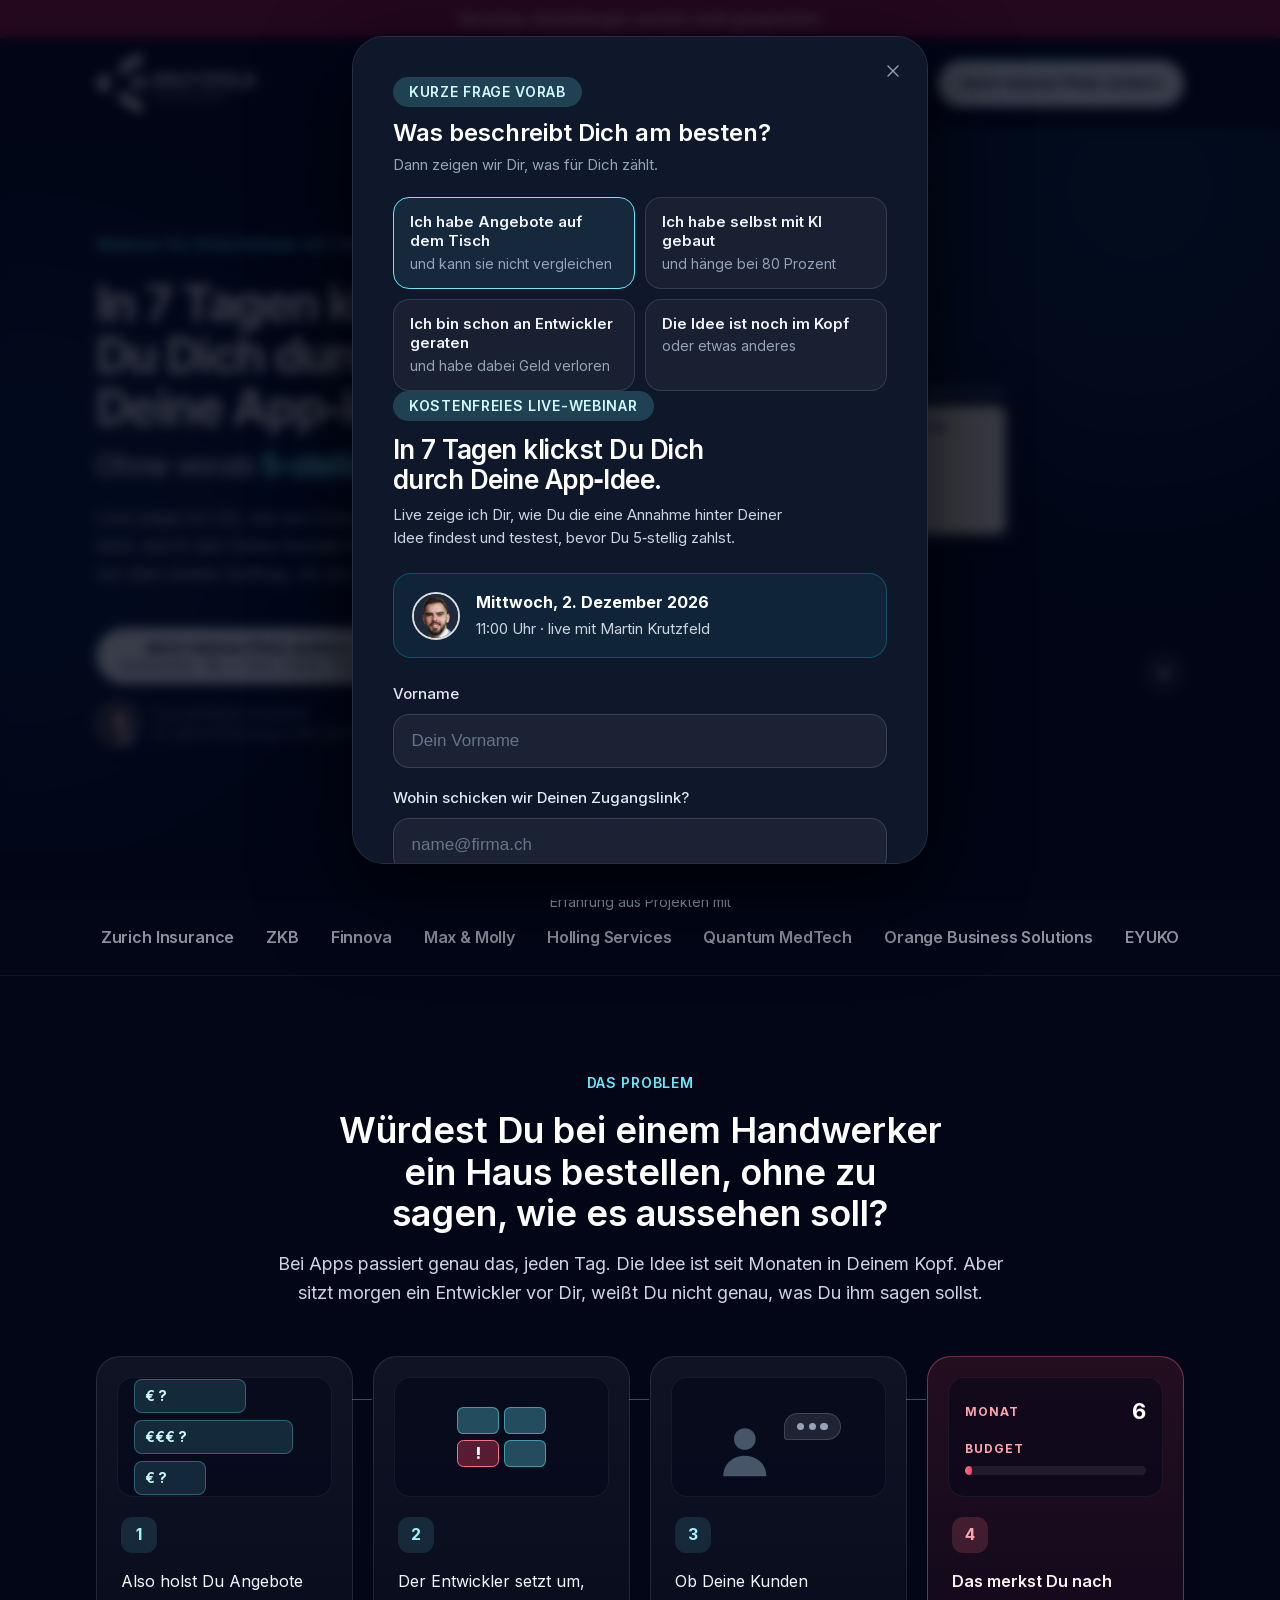
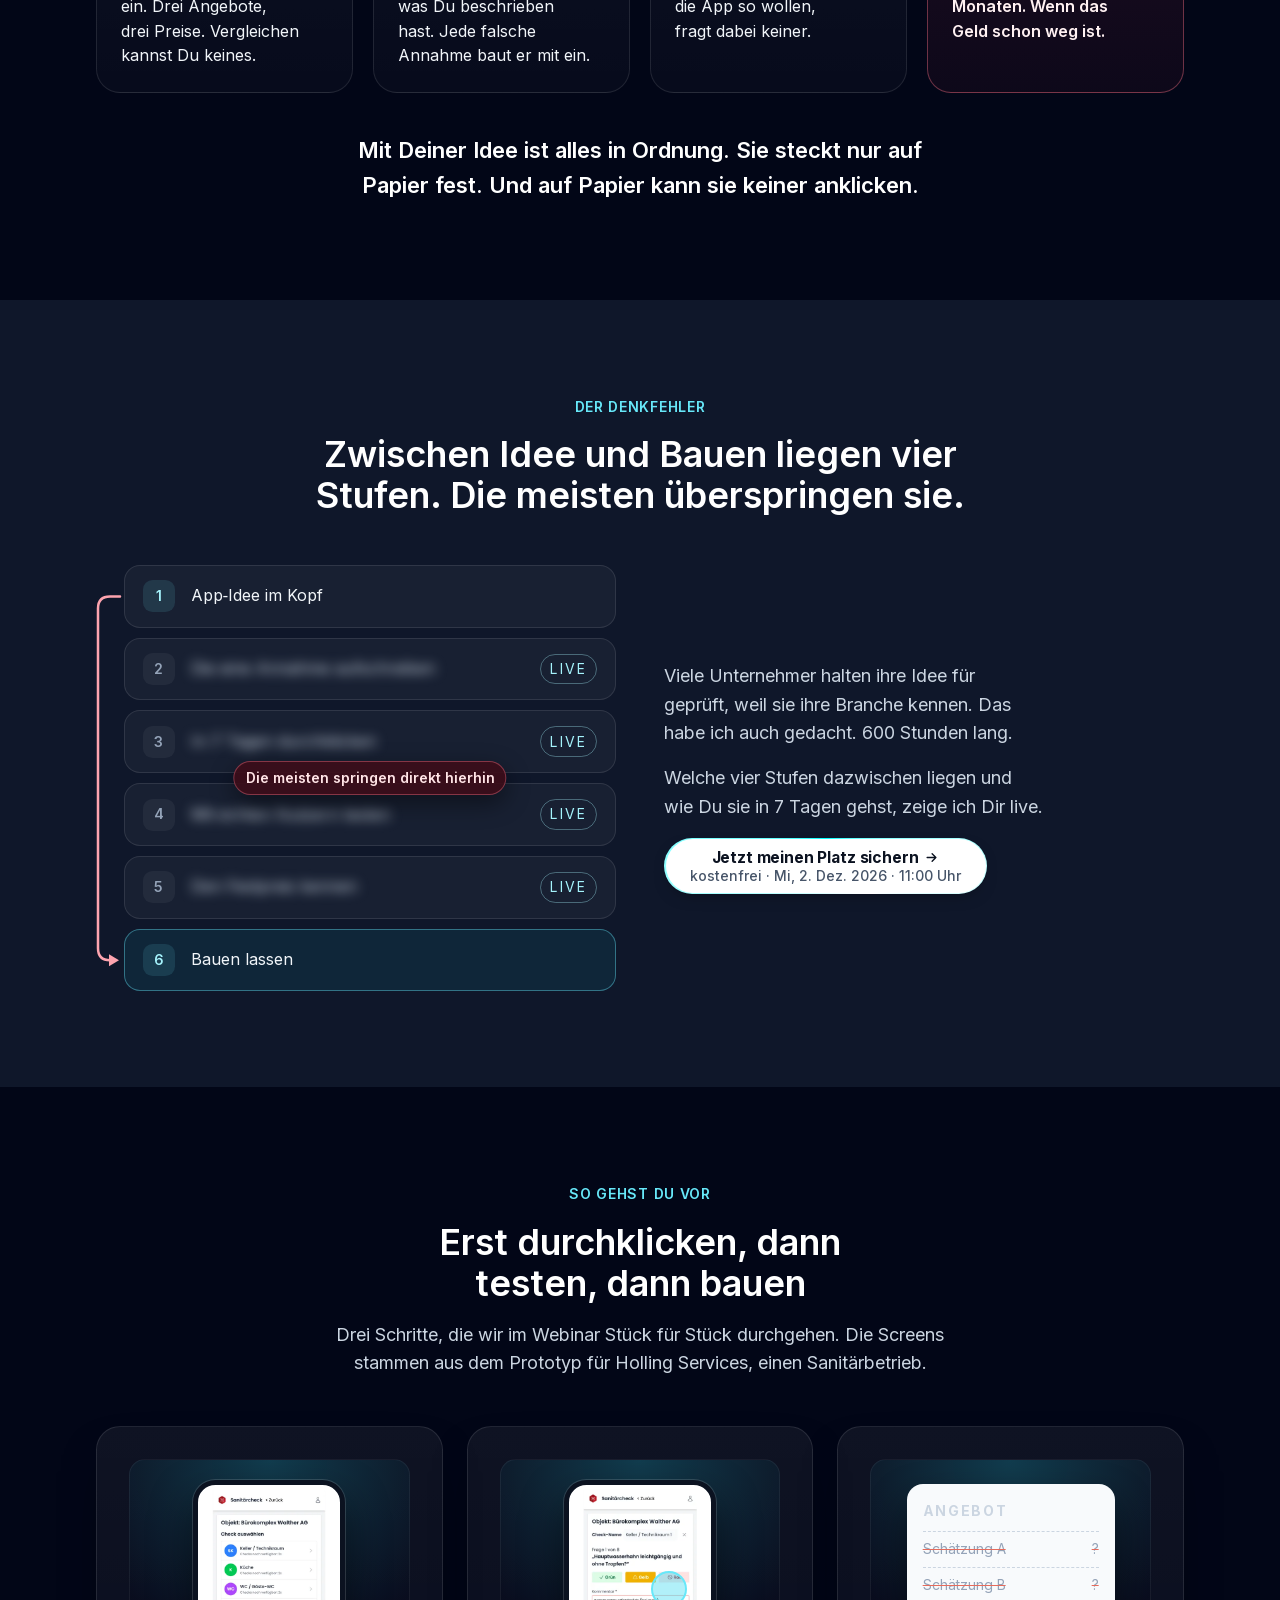
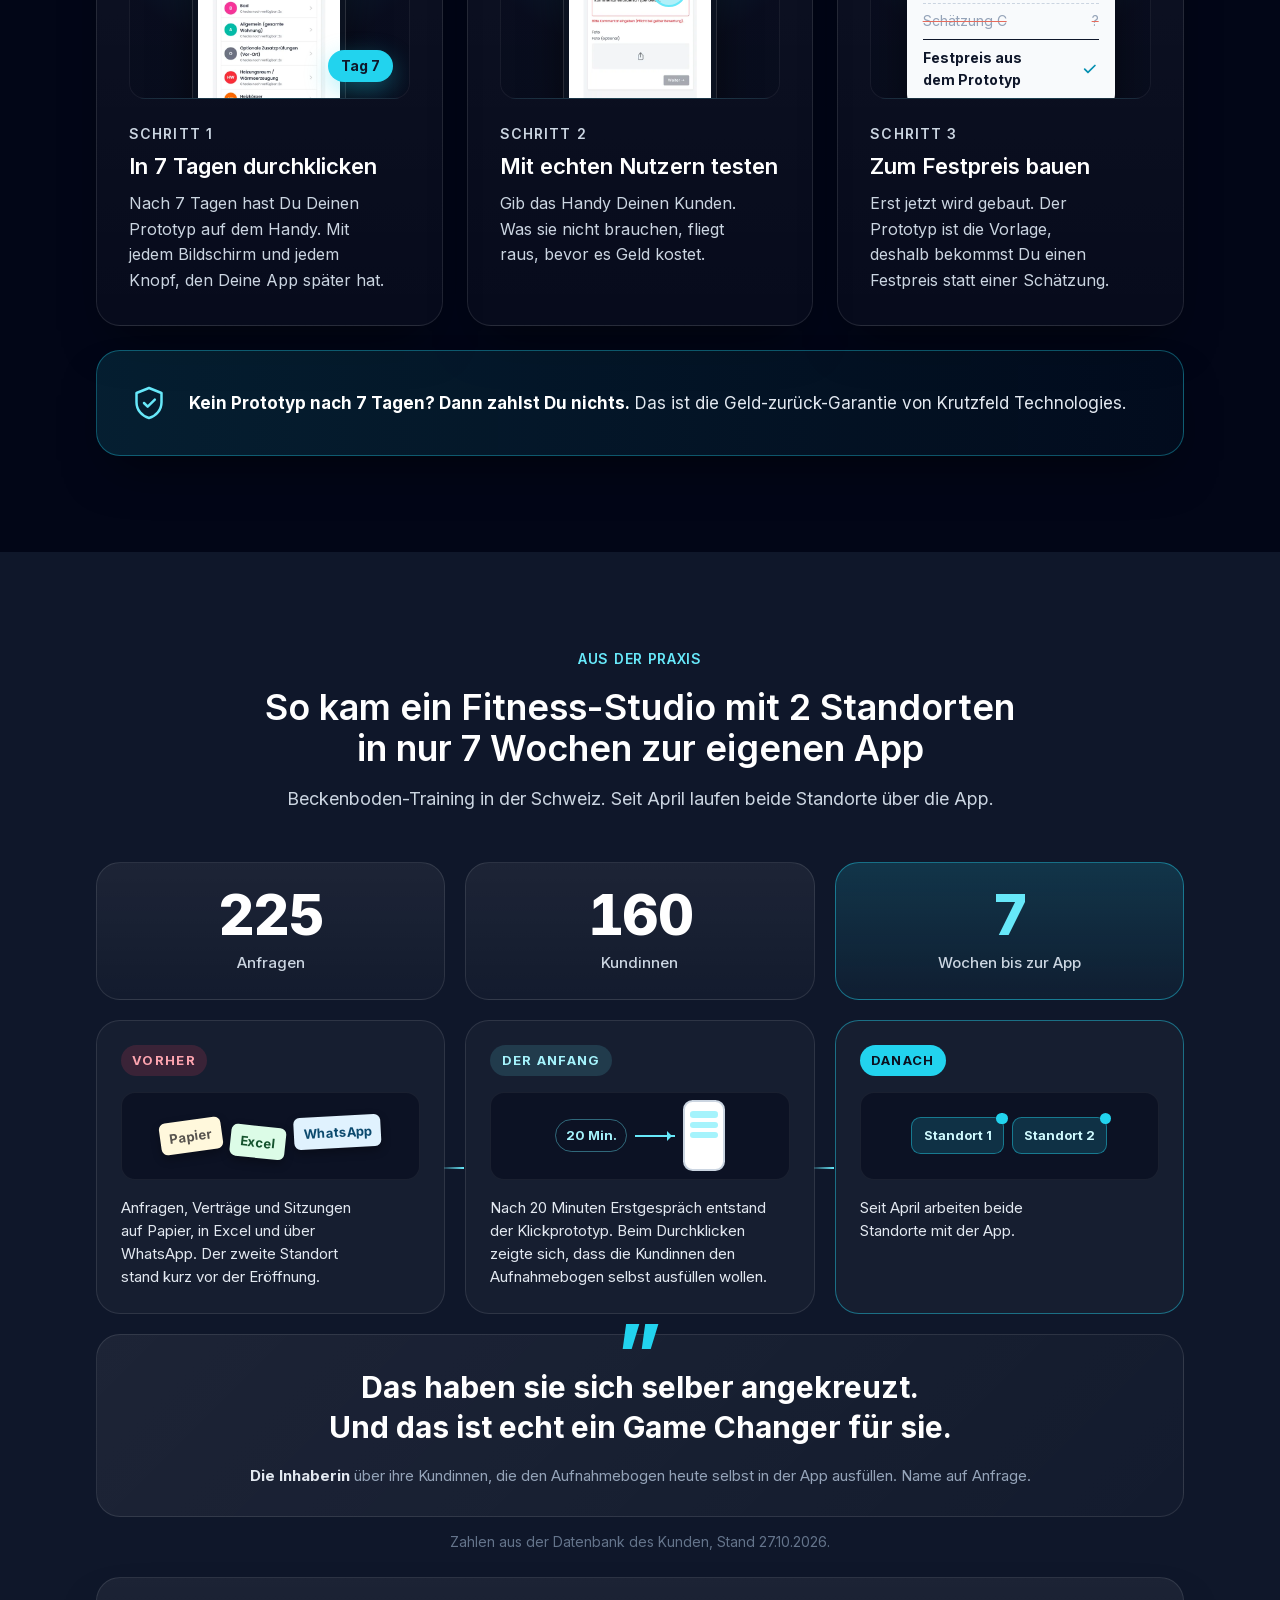
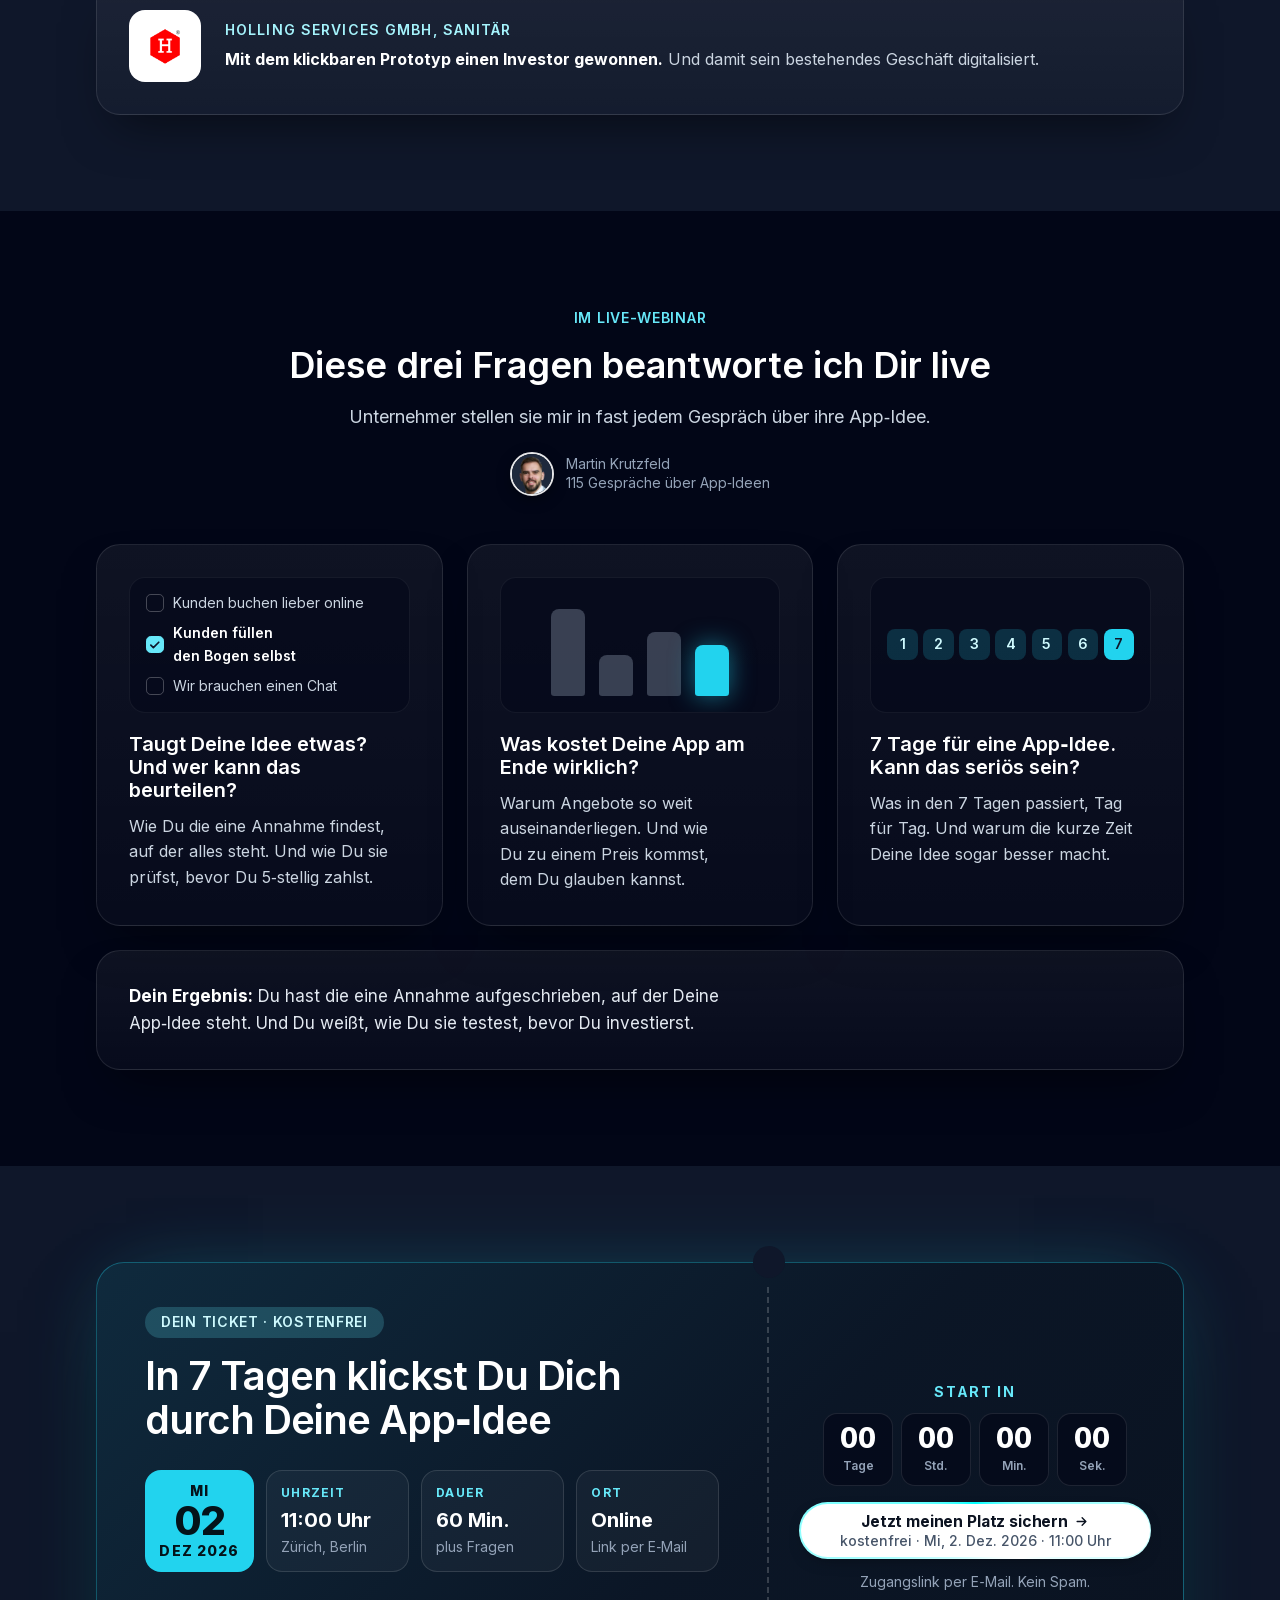
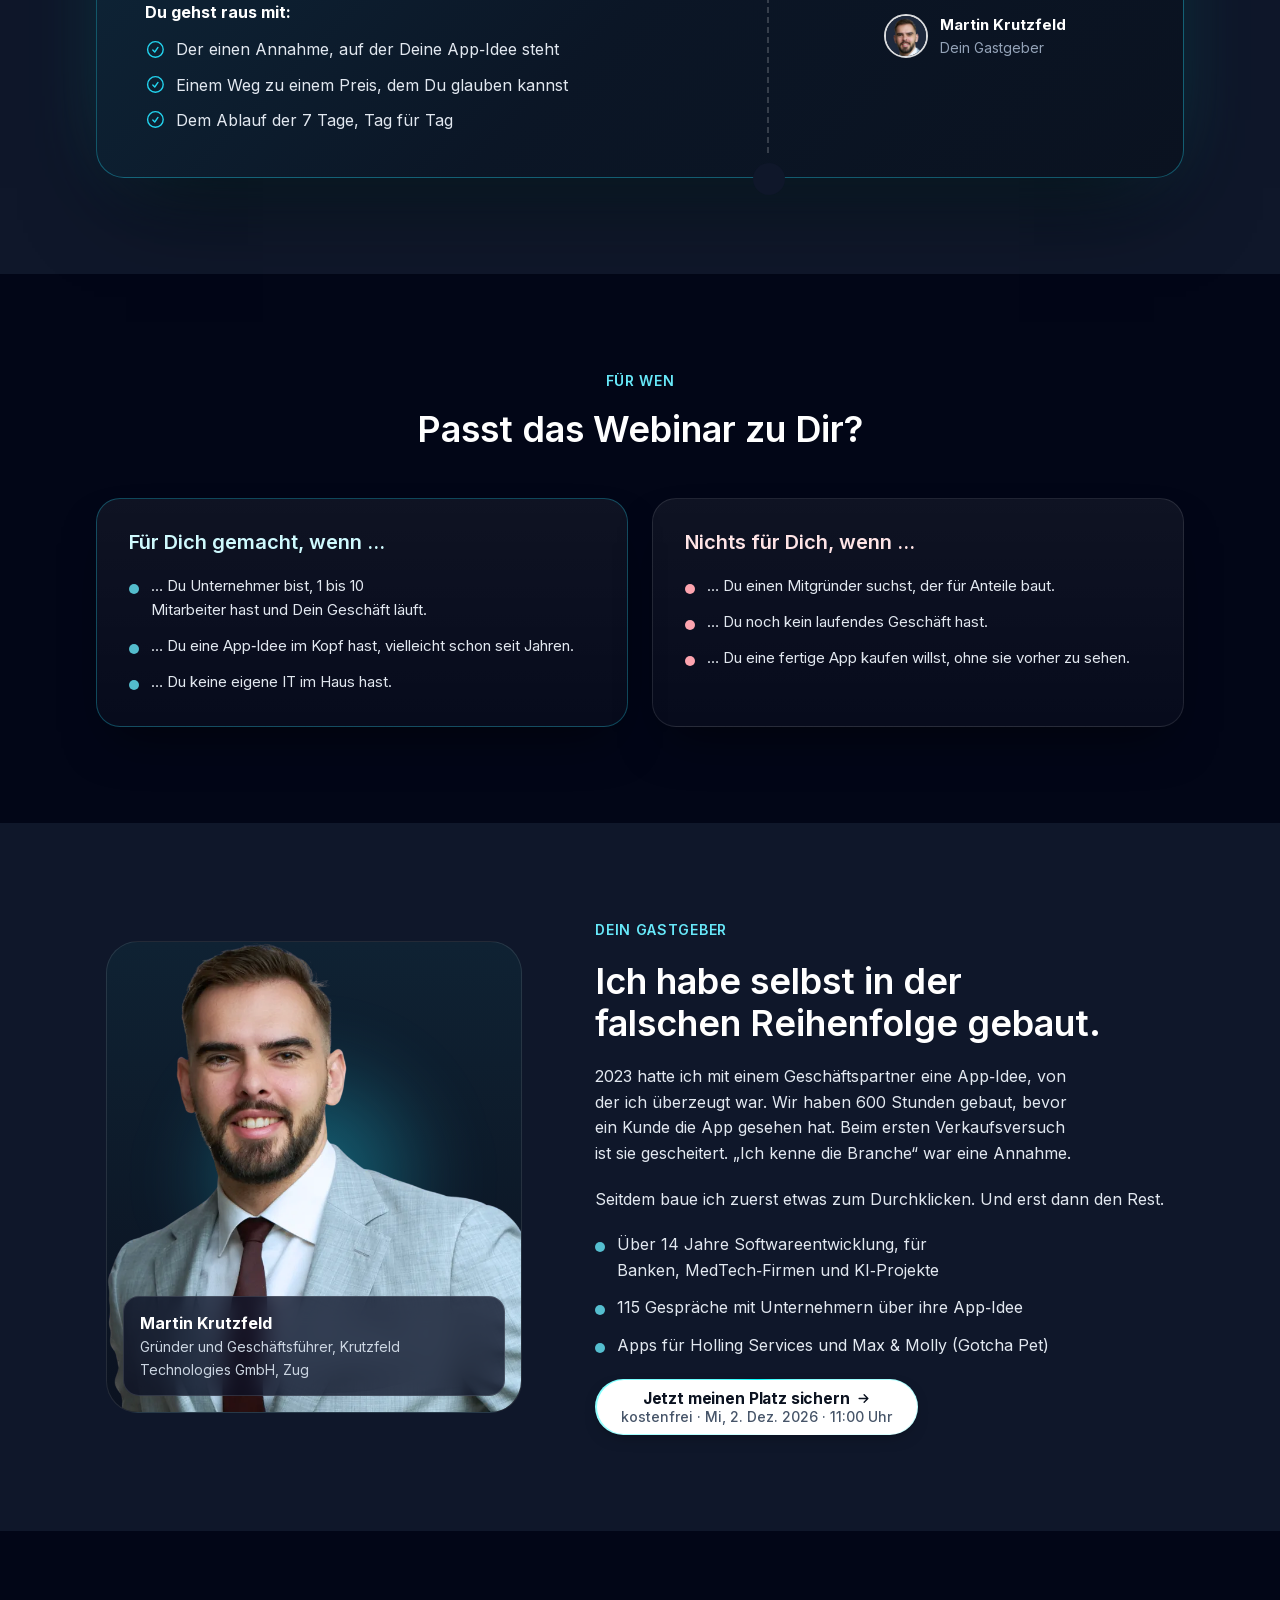
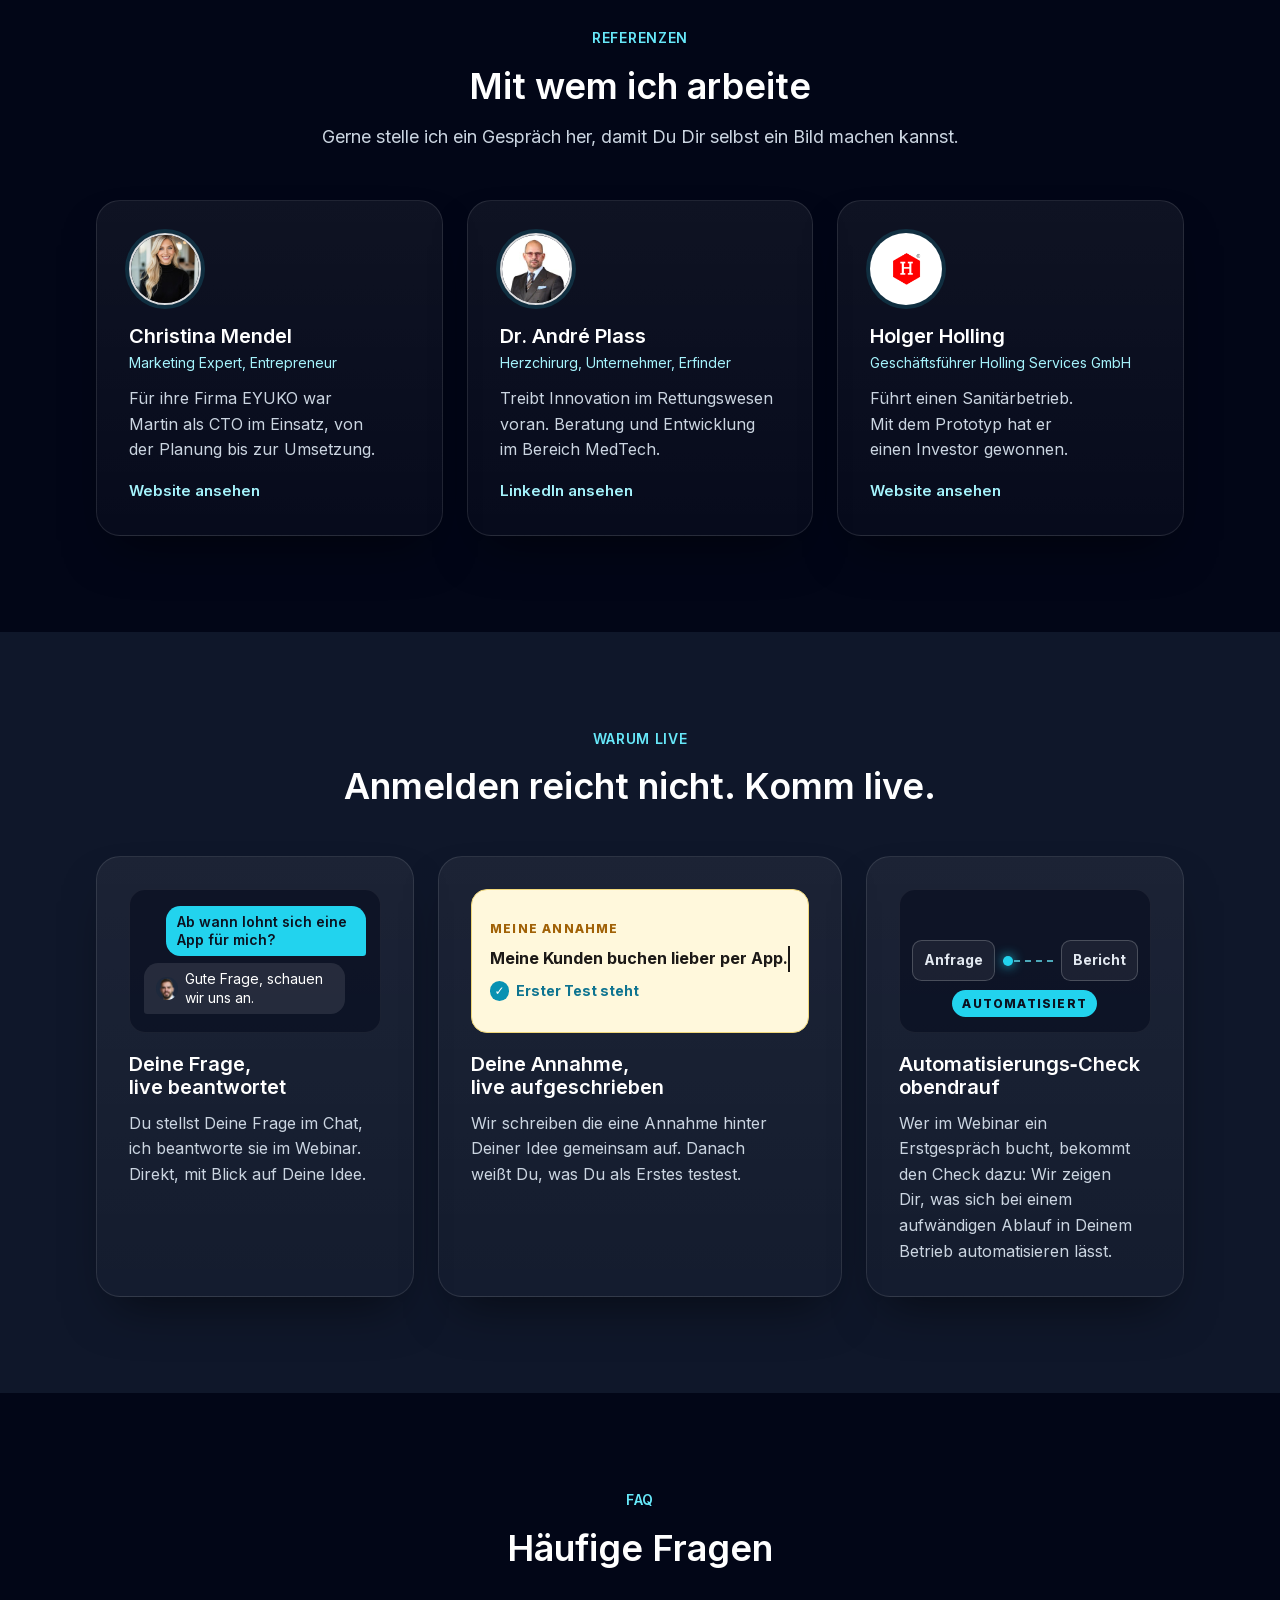
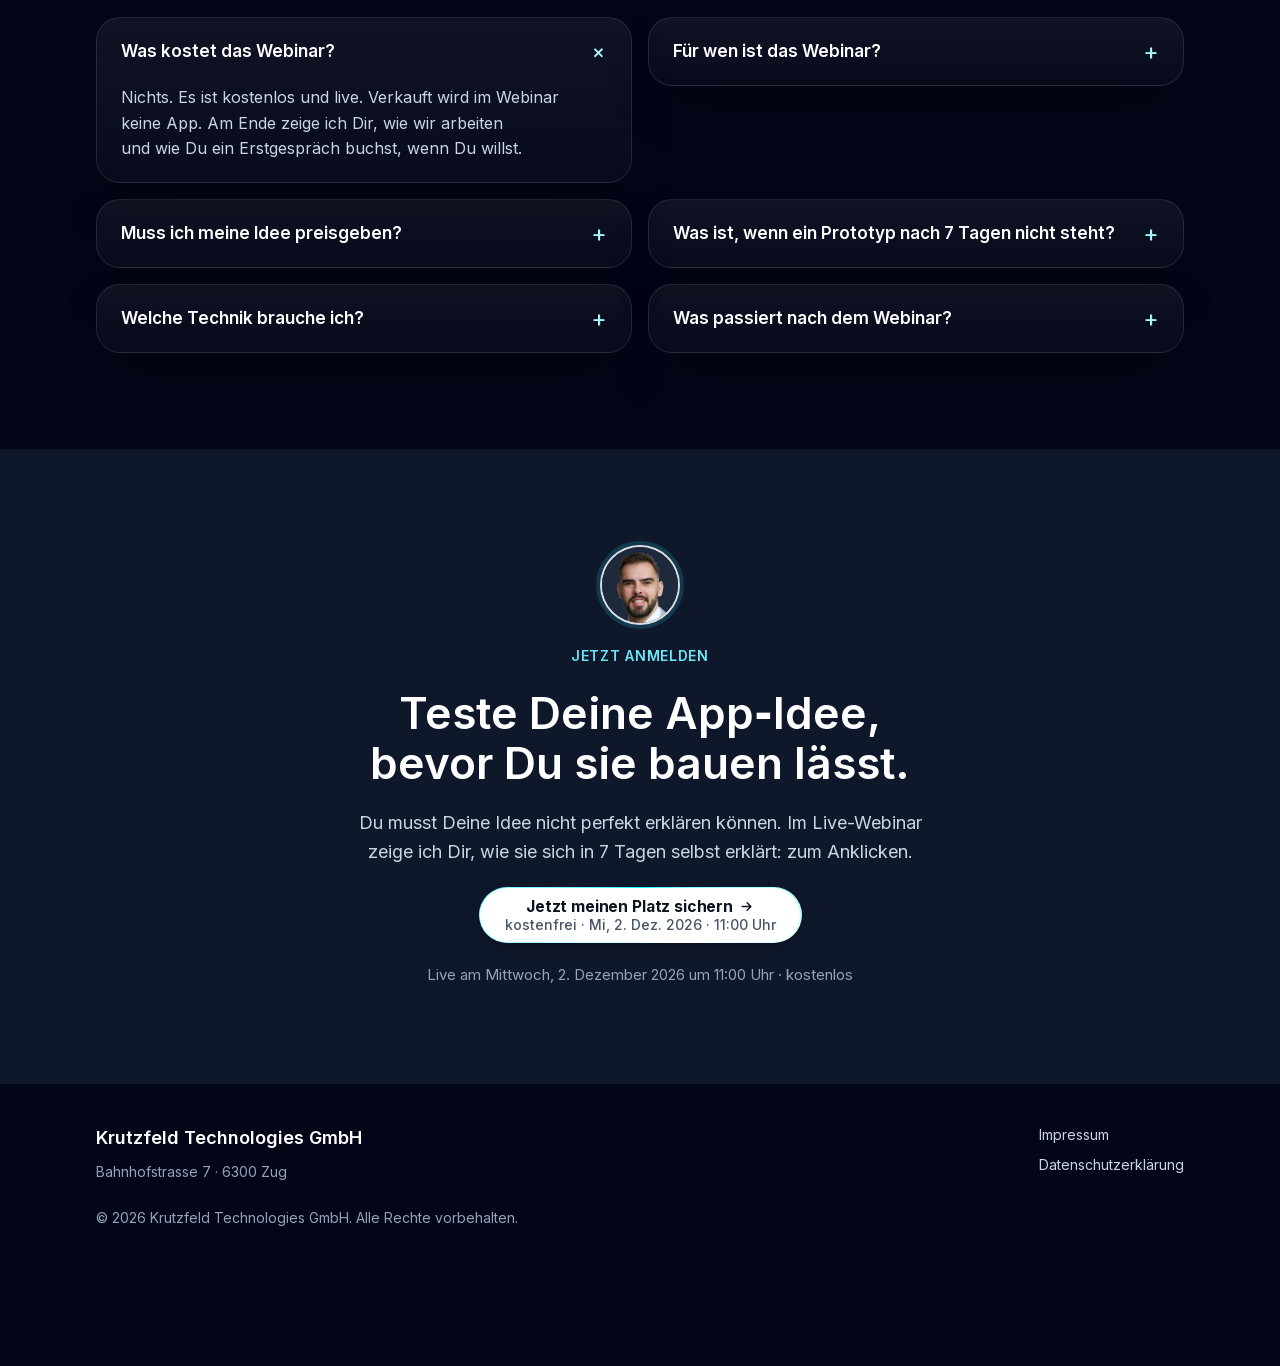
==== commit e5715991: "Darstellungsfehler der neuen Fassung behoben: Zitatzeichen über dem Text, seitlicher Überlauf auf Ha" ====
--- a/index.html
+++ b/index.html
@@ -11,7 +11,7 @@
 <meta property="og:description" content="Live-Webinar am 2. Dezember 2026, 11 Uhr. Kostenlos. Für Unternehmer mit 1 bis 10 Mitarbeitern und einer App-Idee.">
 <meta property="og:type" content="website">
 <link rel="preload" href="assets/fonts/inter-latin.woff2" as="font" type="font/woff2" crossorigin>
-<link rel="stylesheet" href="assets/css/style.css?v=1794560580">
+<link rel="stylesheet" href="assets/css/style.css?v=1794568255">
 <link rel="icon" href="assets/img/logo-wordmark.png">
 <script src="assets/js/config.js?v=1794560580" defer></script>
 <script src="assets/js/app.js?v=1794560580" defer></script>
--- a/assets/css/style.css
+++ b/assets/css/style.css
@@ -1092,3 +1092,18 @@
 /* Ring läuft je Button einmal, erst wenn er sichtbar wird */
 .super::before,.btn-weiss::before,.insel-btn::before{animation-play-state:paused !important}
 .super.ring-los::before,.btn-weiss.ring-los::before,.insel-btn.ring-los::before{animation-play-state:running !important}
+
+/* ===== Korrekturen nach der Übernahme der Fassung vom 13.11.2026 ===== */
+/* Zitat: Das „ sitzt tief in seiner Zeile und lag über der ersten Zitatzeile. Jetzt mittig auf der oberen Kante. */
+.case-zitat .qm{top:-4.4rem}
+/* Kein seitliches Verschieben auf Handy und Tablet: Die Raster mit Schaubildern stehen einspaltig,
+   bis drei Spalten wirklich Platz haben, und die Spalte darf schmaler sein als ihr Inhalt. */
+@media(max-width:1023px){.grid.c3.schritt-raster,.grid.c3.bento{grid-template-columns:minmax(0,1fr)}}
+@media(max-width:1099px){.grid.c3.live-raster{grid-template-columns:minmax(0,1fr)}}
+@media(max-width:959px){.tk{grid-template-columns:minmax(0,1fr)}}
+/* Getippte Notizzeile und Ticket-Knopf passen auf schmalen Handys (360 bis 420 px) in eine Zeile. */
+@media(max-width:420px){.lv-notiz{padding-left:.6rem;padding-right:.6rem}.lv-notiz .schreibt{font-size:.875rem}}
+@media(max-width:374px){.lv-notiz .schreibt{letter-spacing:-.02em}}
+@media(max-width:389px){.tk-stub{padding-left:1rem;padding-right:1rem}.tk-stub .super.zwei{padding-left:12px !important;padding-right:12px !important}}
+/* Die Kerben der Ticket-Abrisskante ragten unter 768 px einen halben Pixel über den Bildschirmrand. */
+@media(max-width:767px){.tk-abriss::before{left:-2.5rem}.tk-abriss::after{right:-2.5rem}}
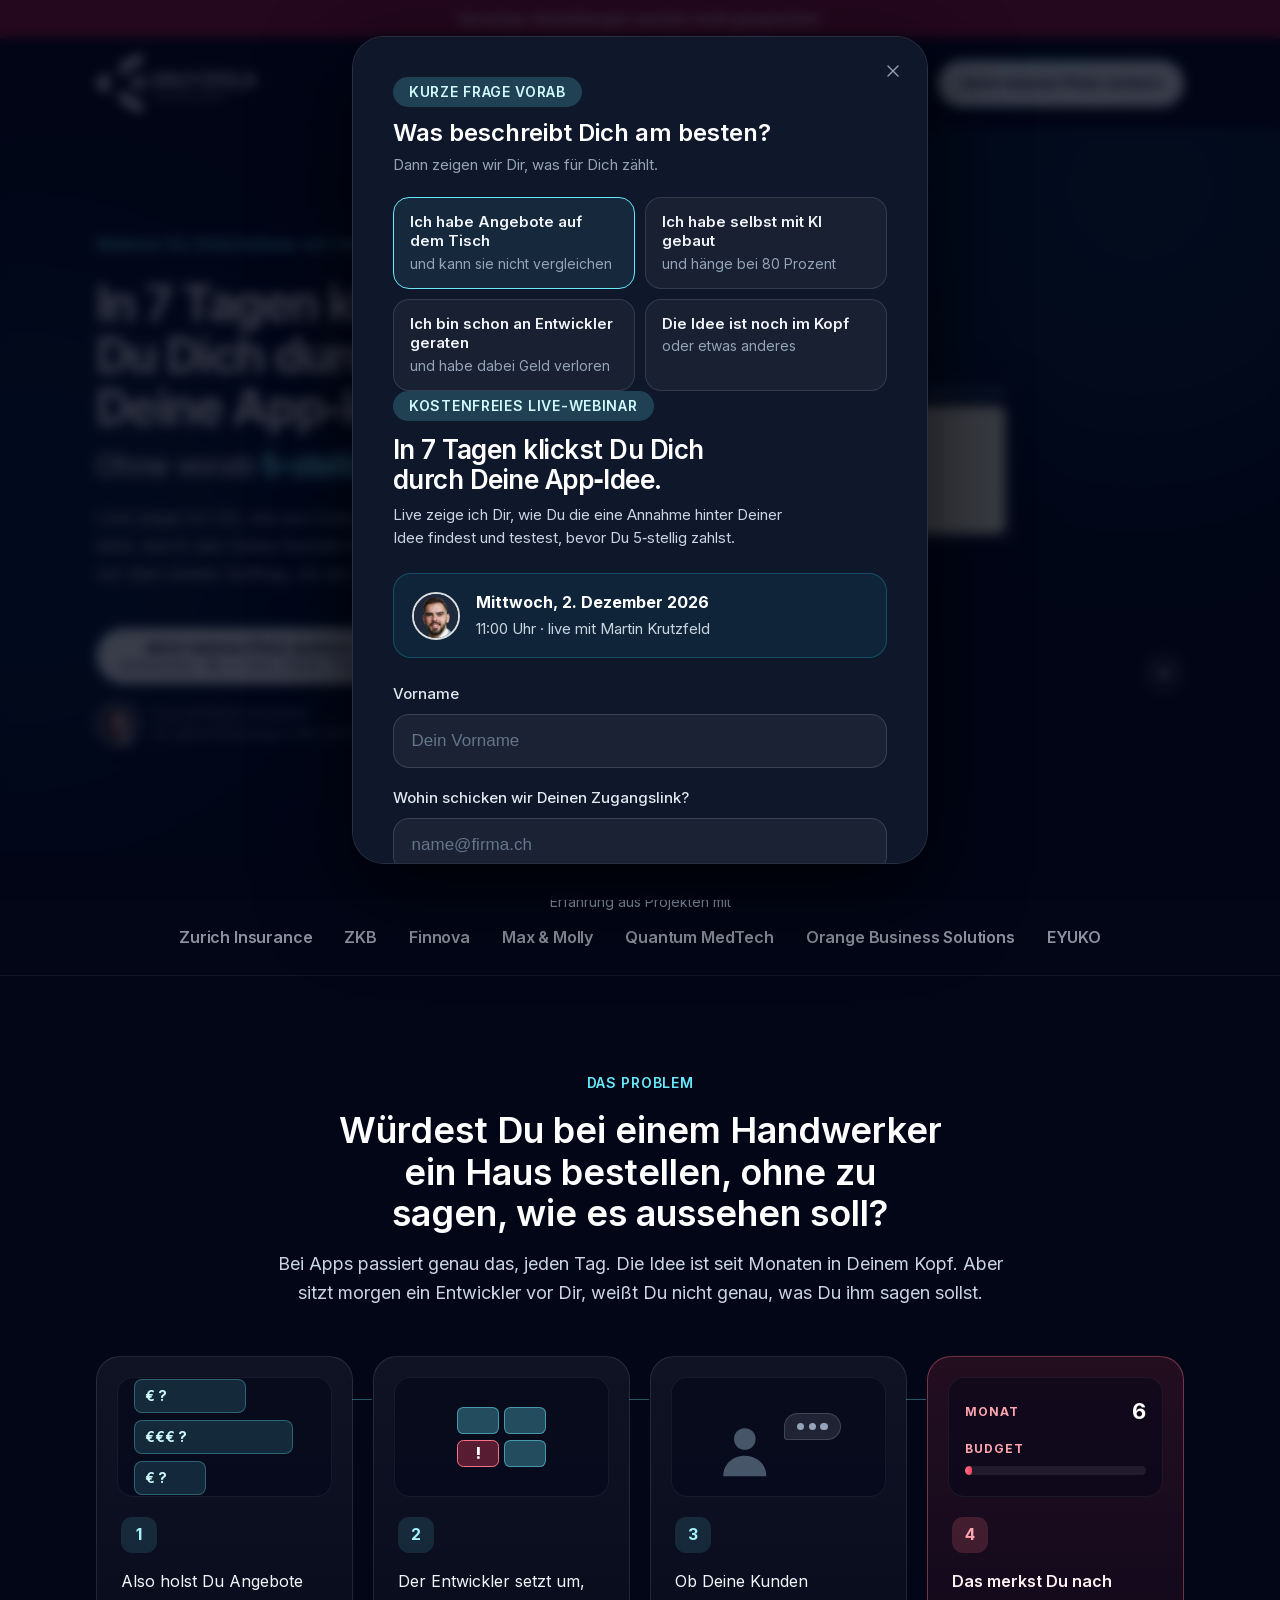
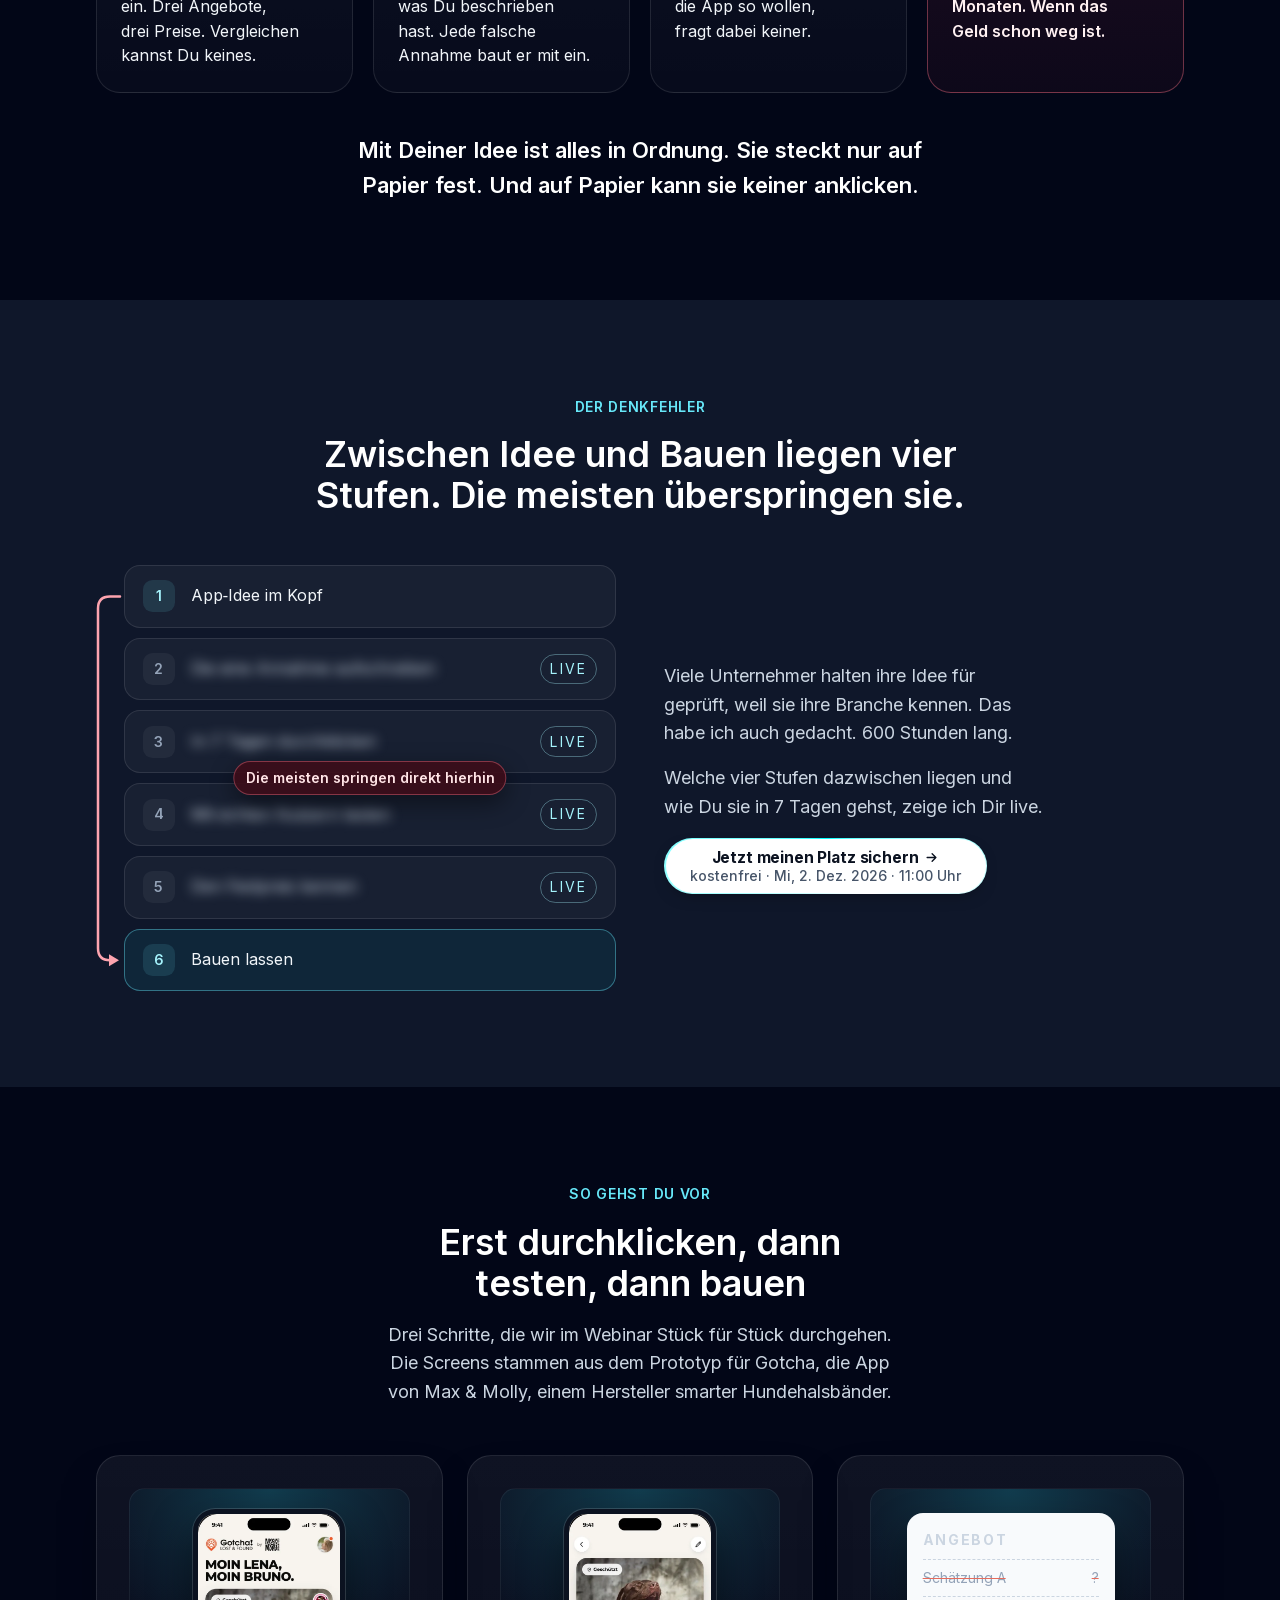
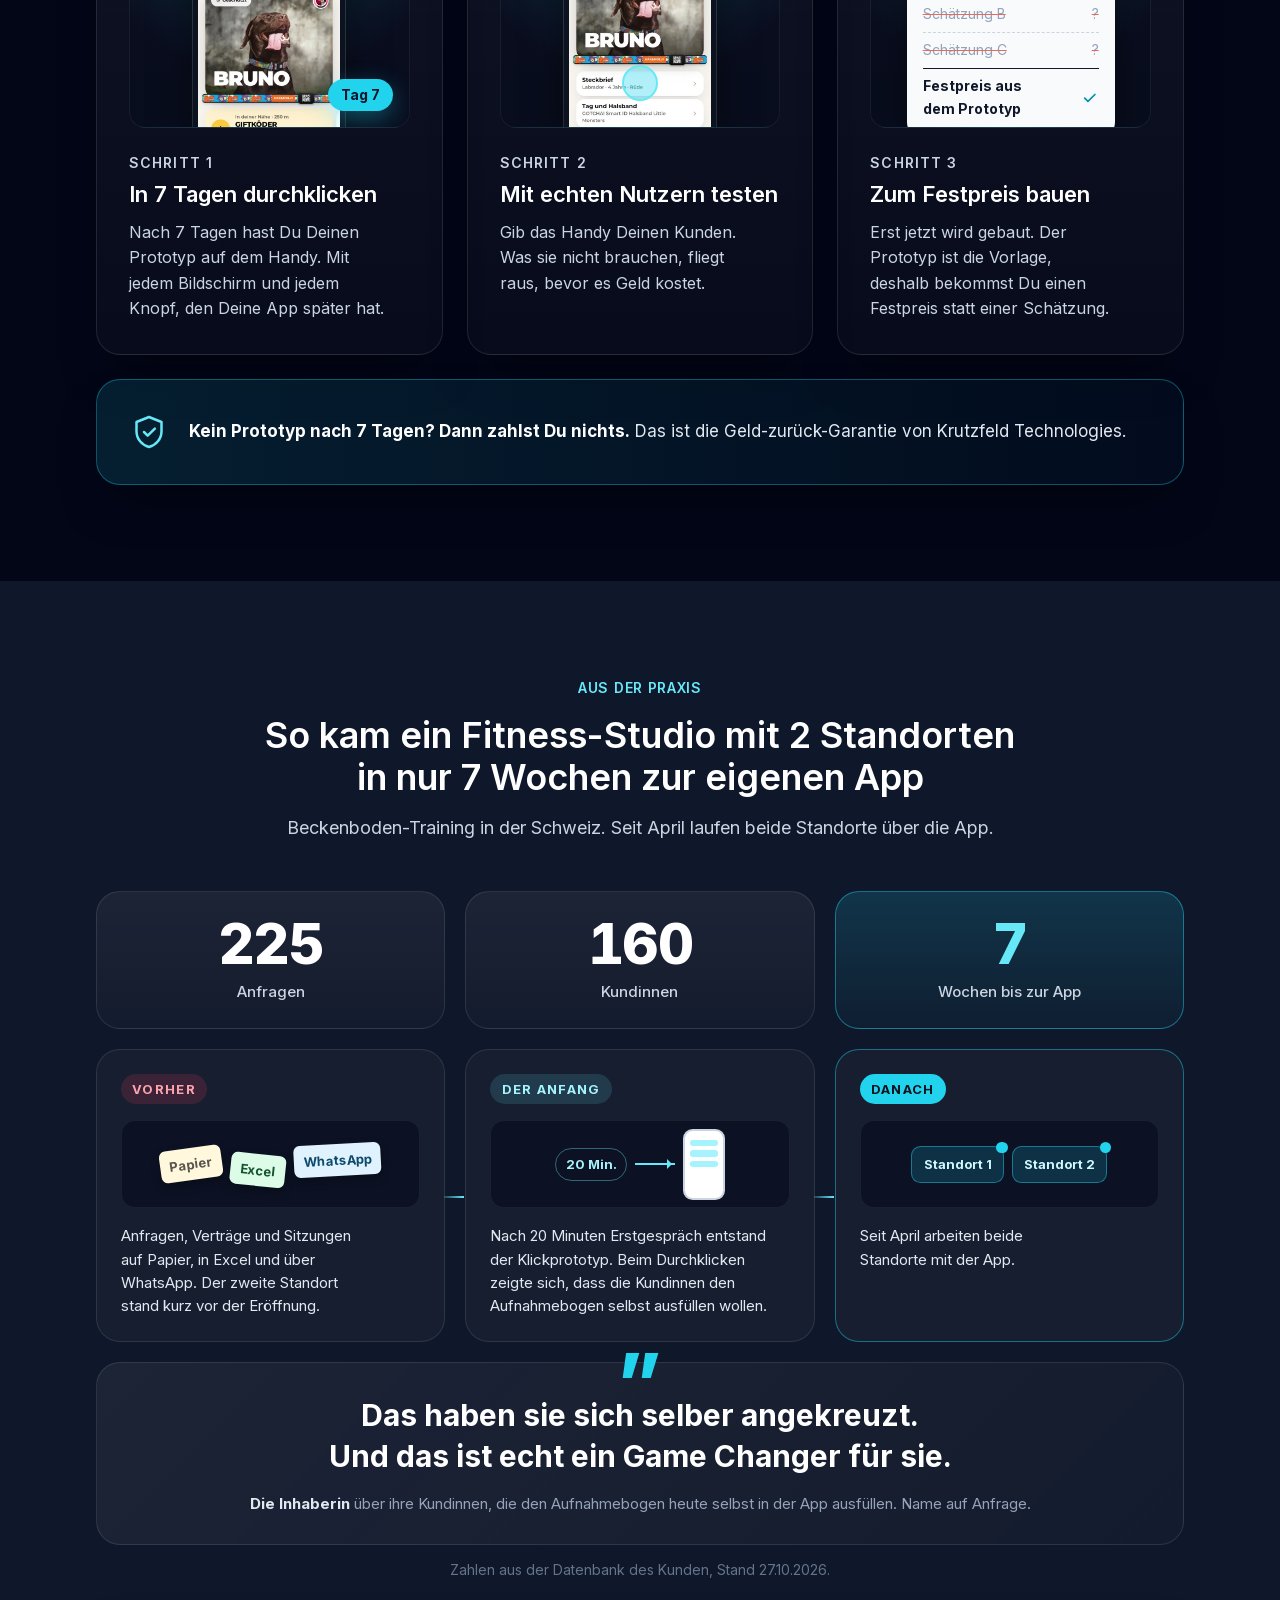
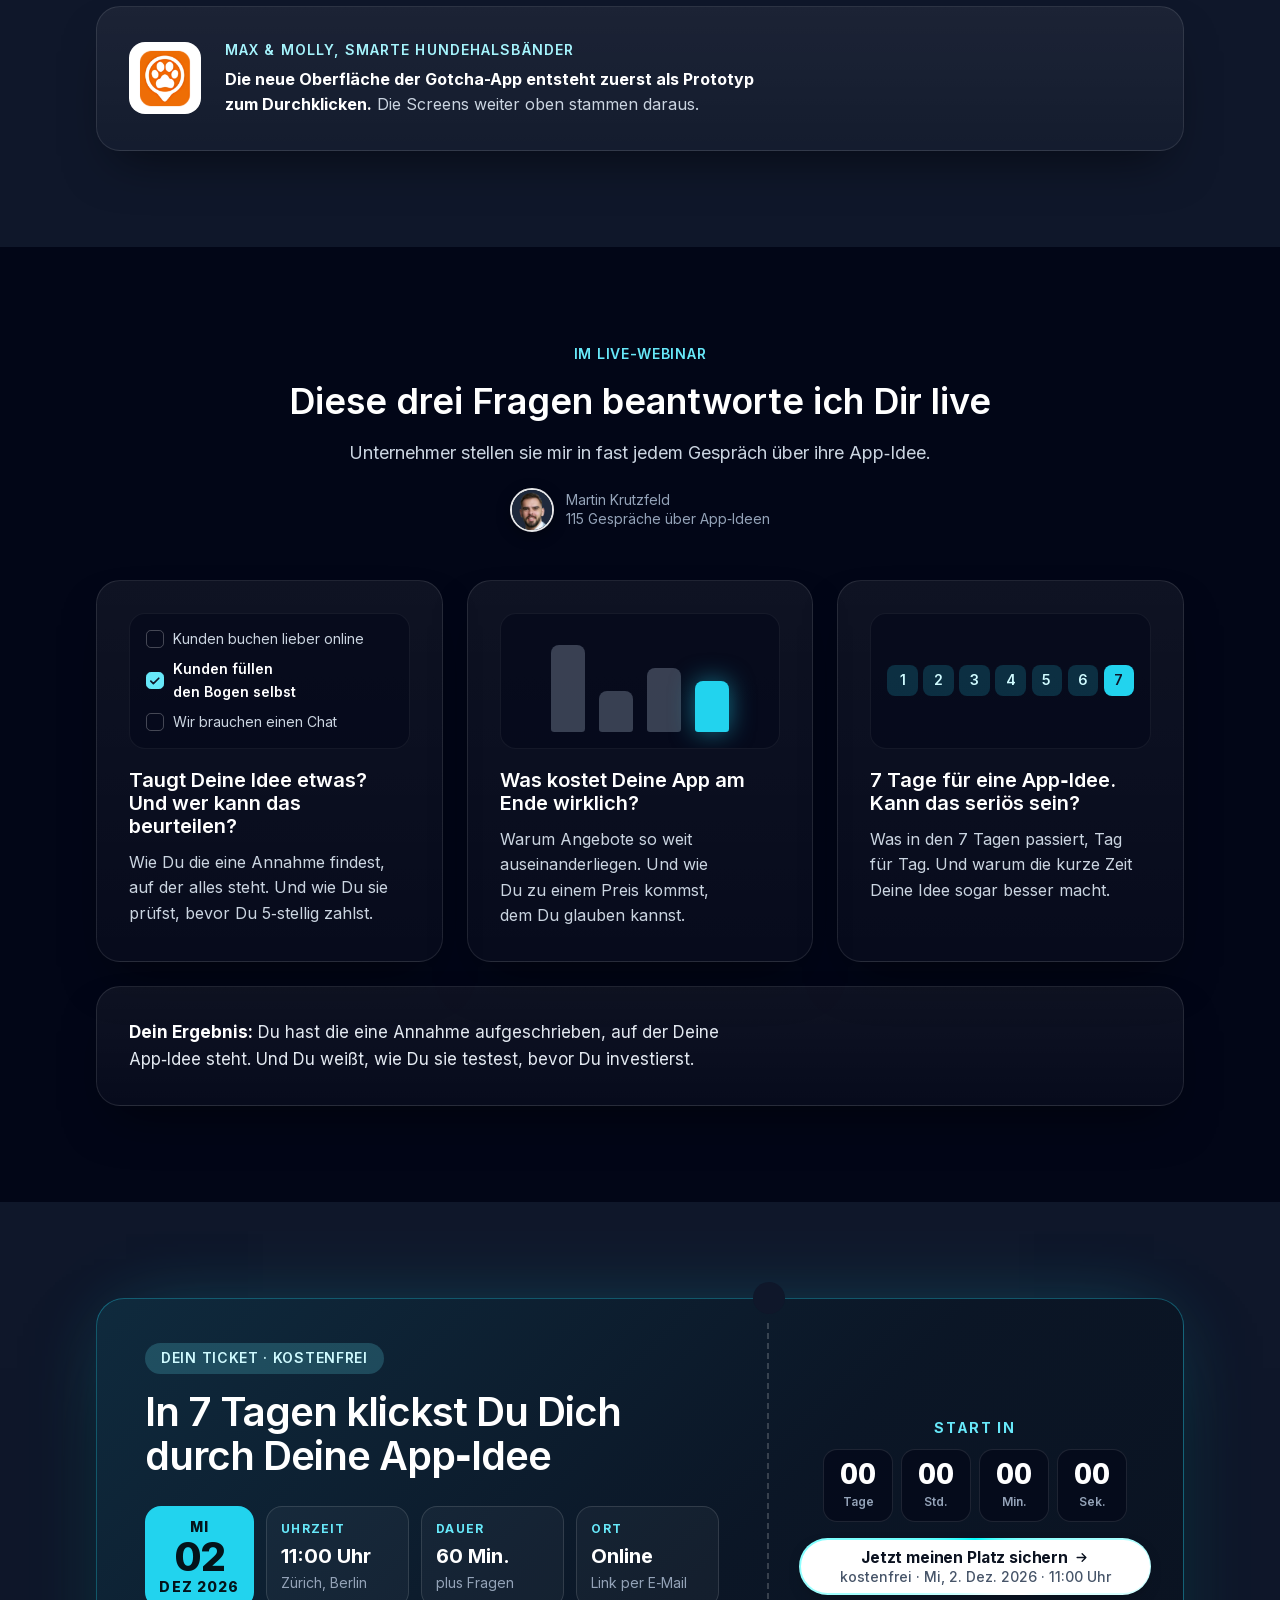
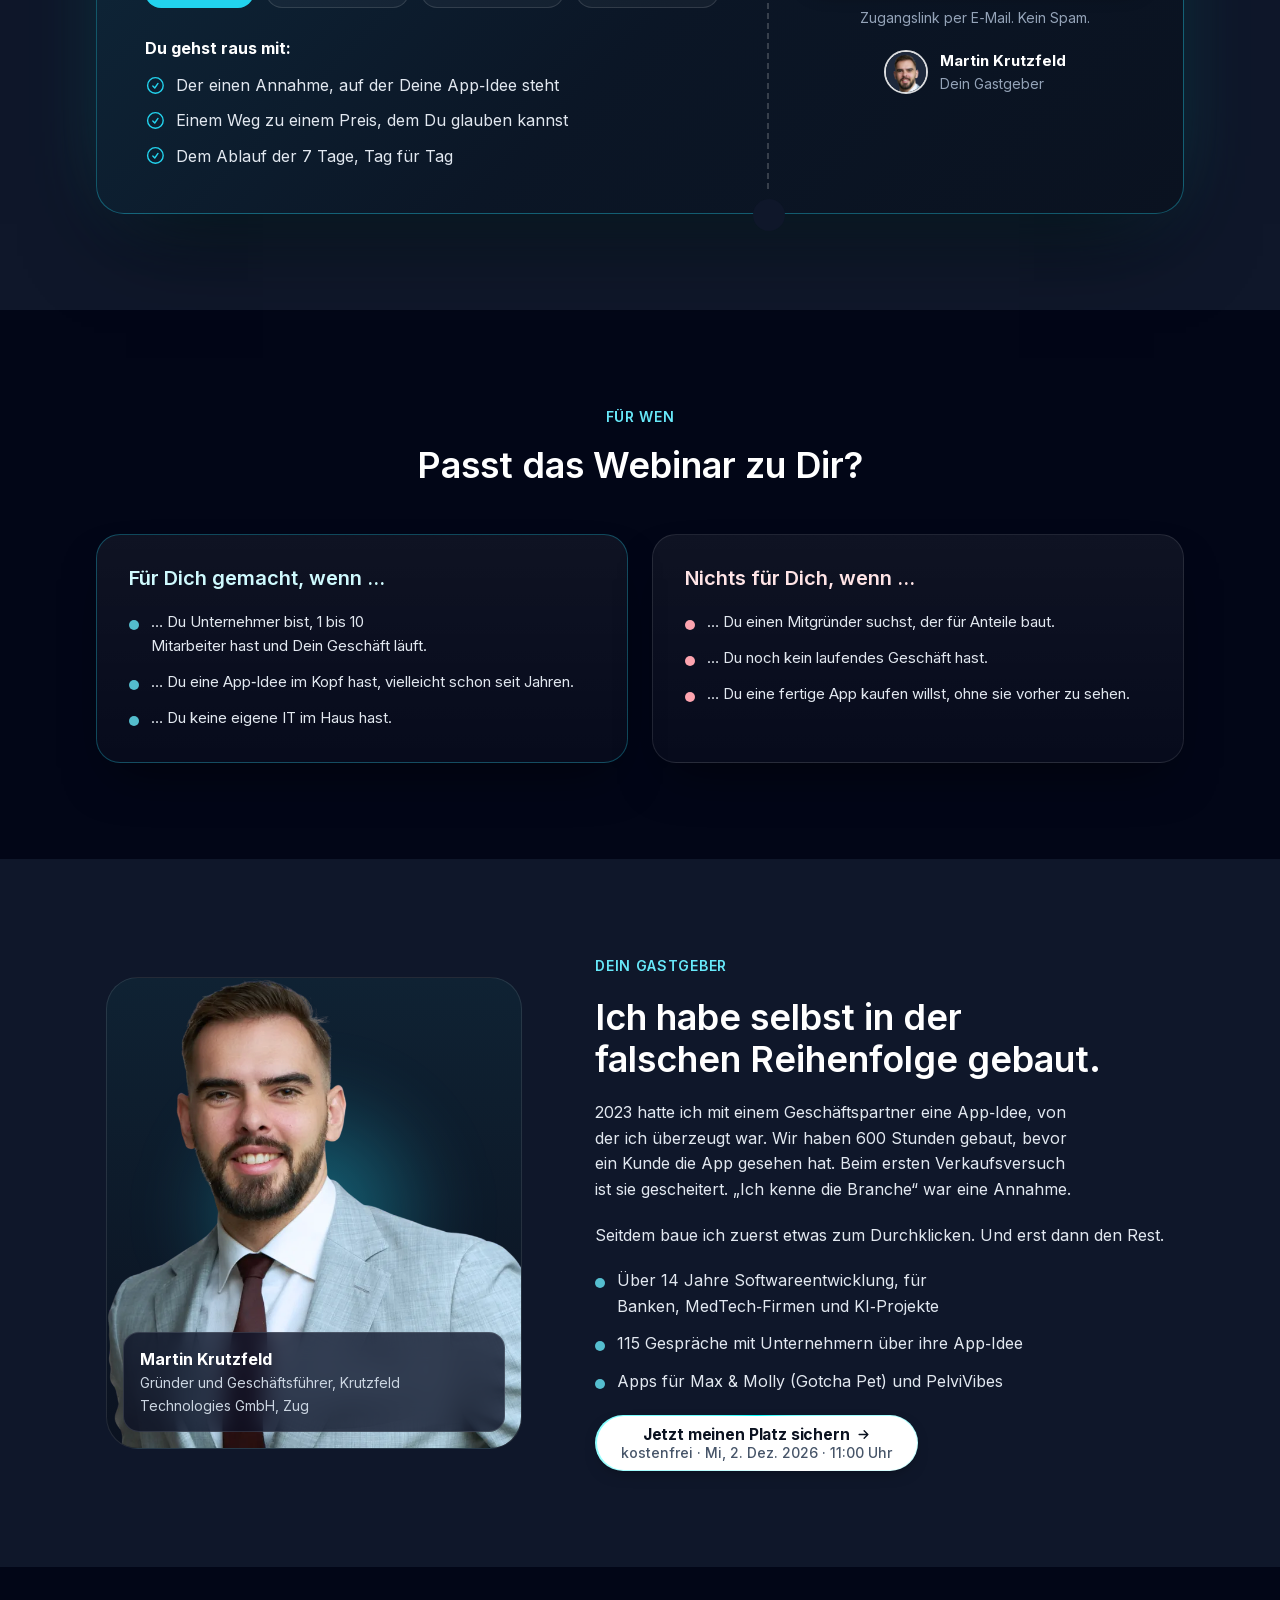
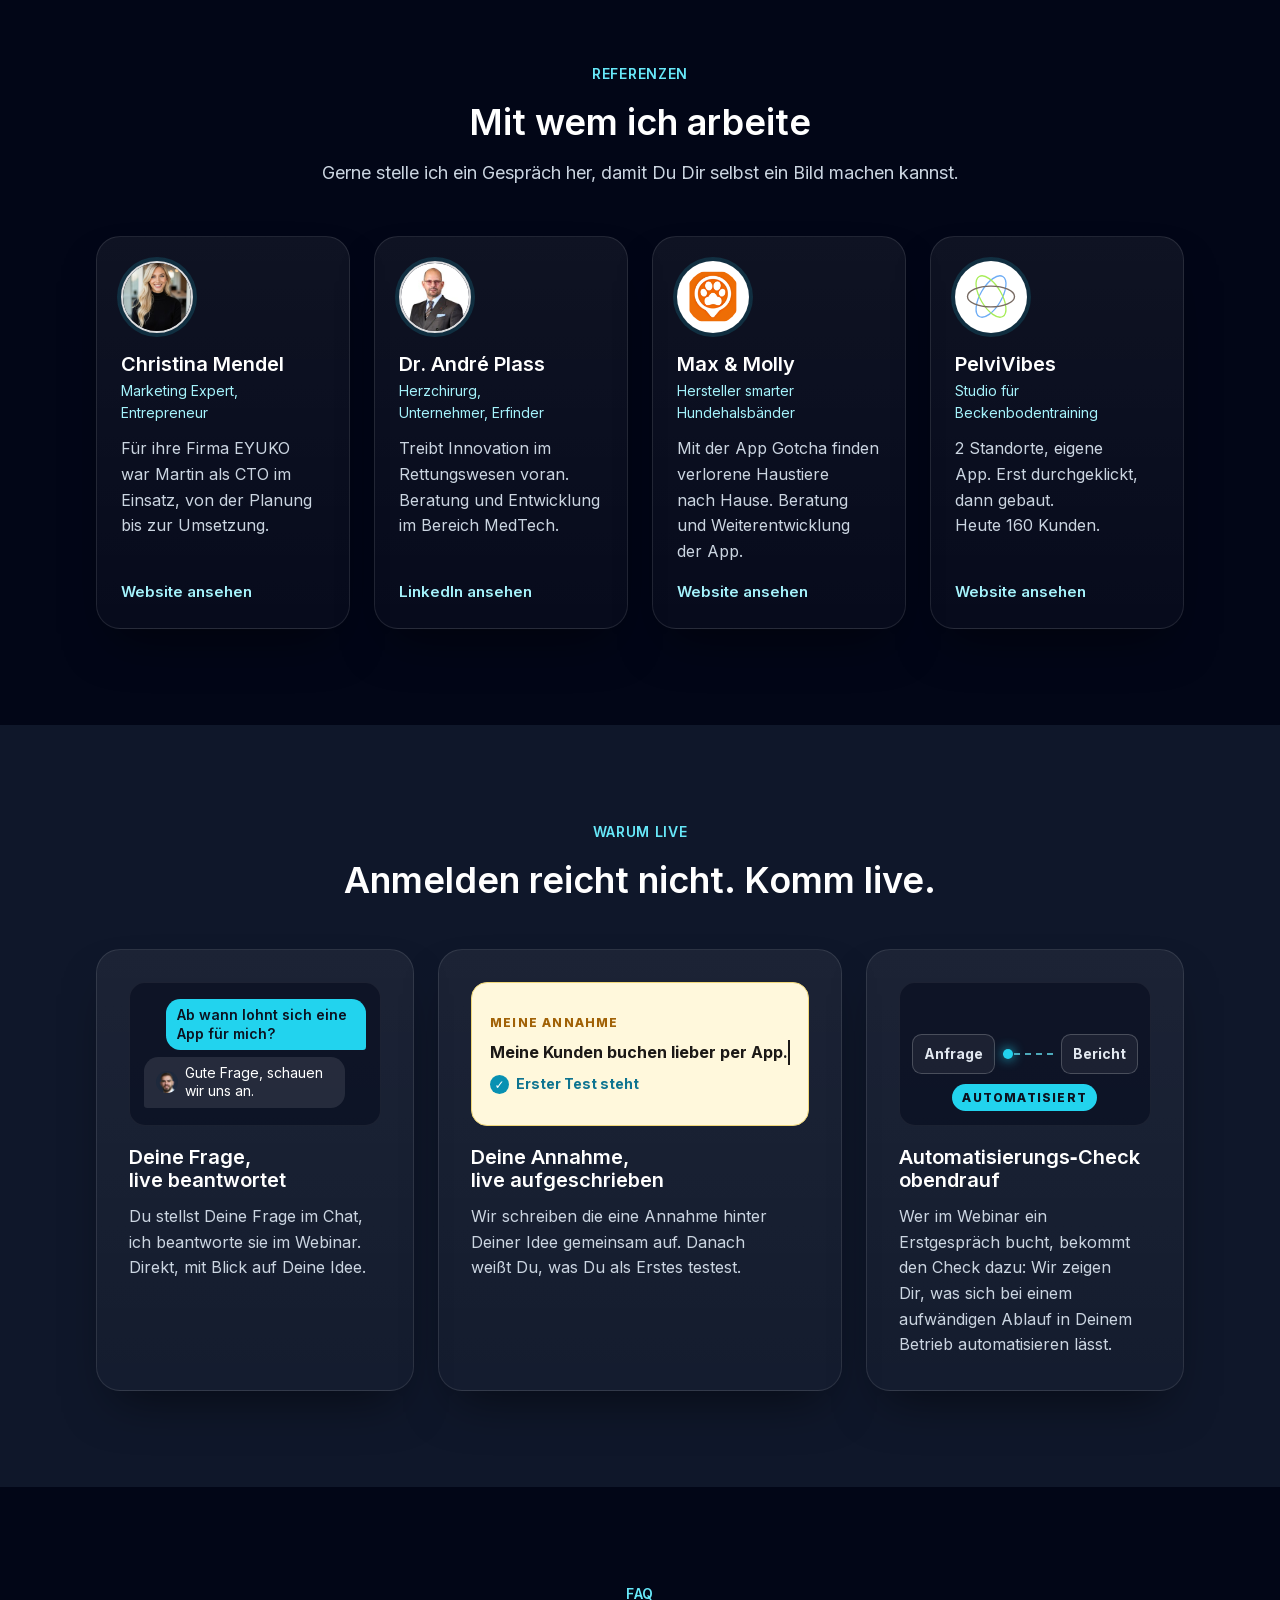
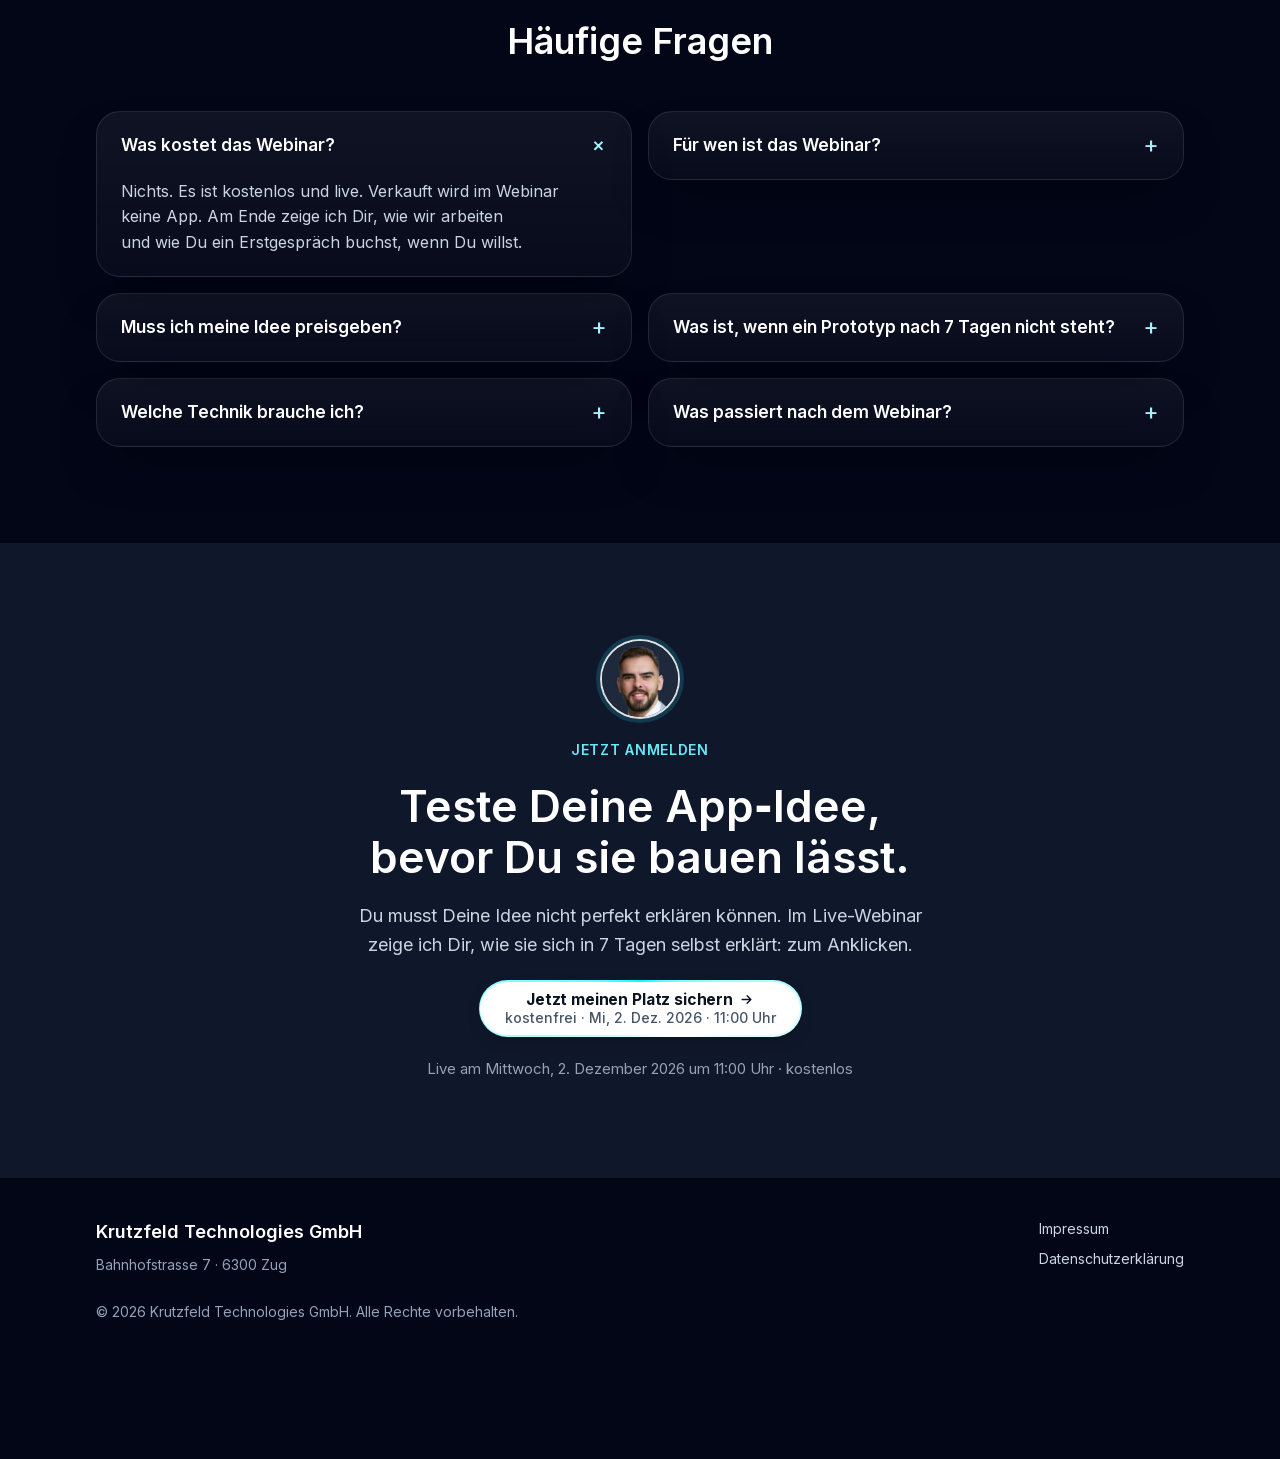
==== commit 873a54e4: "Gotcha statt Holling: Schritte, Praxisfall, Gastgeber, Referenzen und Hero-Film; PelviVibes als vier" ====
--- a/index.html
+++ b/index.html
@@ -11,12 +11,12 @@
 <meta property="og:description" content="Live-Webinar am 2. Dezember 2026, 11 Uhr. Kostenlos. Für Unternehmer mit 1 bis 10 Mitarbeitern und einer App-Idee.">
 <meta property="og:type" content="website">
 <link rel="preload" href="assets/fonts/inter-latin.woff2" as="font" type="font/woff2" crossorigin>
-<link rel="stylesheet" href="assets/css/style.css?v=1794568255">
+<link rel="stylesheet" href="assets/css/style.css?v=1794922459">
 <link rel="icon" href="assets/img/logo-wordmark.png">
 <script src="assets/js/config.js?v=1794560580" defer></script>
 <script src="assets/js/app.js?v=1794560580" defer></script>
 <script src="assets/js/vendor/gsap-3.12.5.min.js" defer></script>
-<script src="assets/js/film.js?v=1794560580" defer></script>
+<script src="assets/js/film.js?v=1794922459" defer></script>
 </head>
 <body>
 <svg width="0" height="0" style="position:absolute" aria-hidden="true">
@@ -72,7 +72,7 @@
   <div class="wrap">
     <p>Erfahrung aus Projekten mit</p>
     <ul>
-      <li>Zurich Insurance</li><li>ZKB</li><li>Finnova</li><li>Max &amp; Molly</li><li>Holling Services</li><li>Quantum MedTech</li><li>Orange Business Solutions</li><li>EYUKO</li>
+      <li>Zurich Insurance</li><li>ZKB</li><li>Finnova</li><li>Max &amp; Molly</li><li>Quantum MedTech</li><li>Orange Business Solutions</li><li>EYUKO</li>
     </ul>
   </div>
 </div>
@@ -128,17 +128,17 @@
     <header class="kopf">
       <p class="eyebrow">So gehst Du vor</p>
       <h2>Erst durchklicken, dann testen, dann bauen</h2>
-      <p class="lead">Drei Schritte, die wir im Webinar Stück für Stück durchgehen. Die Screens stammen aus dem Prototyp für Holling Services, einen Sanitärbetrieb.</p>
+      <p class="lead">Drei Schritte, die wir im Webinar Stück für Stück durchgehen. Die Screens stammen aus dem Prototyp für Gotcha, die App von Max&nbsp;&amp;&nbsp;Molly, einem Hersteller smarter Hundehalsbänder.</p>
     </header>
     <div class="grid c3 schritt-raster">
       <article class="karte schritt">
-        <div class="schaubild"><div class="handy"><img src="assets/img/holling-1.webp" alt="Screen aus dem Sanitärcheck-Prototyp: Auswahl der Räume" width="450" height="800" loading="lazy" decoding="async"></div><span class="tag-7">Tag 7</span></div>
+        <div class="schaubild"><div class="handy"><img src="assets/img/gotcha-start.webp" alt="Screen aus dem Gotcha-Prototyp: Startseite mit dem Hund Bruno" width="520" height="1126" loading="lazy" decoding="async"></div><span class="tag-7">Tag 7</span></div>
         <p class="phase">Schritt 1</p>
         <h3>In 7 Tagen durchklicken</h3>
         <p>Nach 7 Tagen hast Du Deinen Prototyp auf dem Handy. Mit jedem Bildschirm und jedem Knopf, den Deine App später hat.</p>
       </article>
       <article class="karte schritt">
-        <div class="schaubild"><div class="handy"><img src="assets/img/holling-2.webp" alt="Zweiter Screen aus dem Sanitärcheck-Prototyp" width="450" height="800" loading="lazy" decoding="async"><span class="tap" aria-hidden="true"></span></div></div>
+        <div class="schaubild"><div class="handy"><img src="assets/img/gotcha-tier.webp" alt="Zweiter Screen aus dem Gotcha-Prototyp: Seite eines Tiers mit Steckbrief" width="520" height="1126" loading="lazy" decoding="async"><span class="tap" aria-hidden="true"></span></div></div>
         <p class="phase">Schritt 2</p>
         <h3>Mit echten Nutzern testen</h3>
         <p>Gib das Handy Deinen Kunden. Was sie nicht brauchen, fliegt raus, bevor es Geld kostet.</p>
@@ -188,10 +188,10 @@
     </figure>
     <p class="case-quelle">Zahlen aus der Datenbank des Kunden, Stand 27.10.2026.</p>
     <article class="karte fall-klein">
-      <img src="assets/img/holling.png" alt="Logo Holling Services GmbH" width="400" height="400" loading="lazy" decoding="async">
+      <img src="assets/img/gotcha-logo.webp" alt="Logo der App Gotcha von Max &amp; Molly" width="400" height="400" loading="lazy" decoding="async">
       <div>
-        <p class="tag">Holling Services GmbH, Sanitär</p>
-        <p><b>Mit dem klickbaren Prototyp einen Investor gewonnen.</b> Und damit sein bestehendes Geschäft digitalisiert.</p>
+        <p class="tag">Max &amp; Molly, smarte Hundehalsbänder</p>
+        <p><b>Die neue Oberfläche der Gotcha-App entsteht zuerst als Prototyp zum Durchklicken.</b> Die Screens weiter oben stammen daraus.</p>
       </div>
     </article>
   </div>
@@ -316,7 +316,7 @@
       <ul class="punkte">
         <li>Über 14 Jahre Softwareentwicklung, für Banken, MedTech&#8209;Firmen und KI&#8209;Projekte</li>
         <li>115 Gespräche mit Unternehmern über ihre App&#8209;Idee</li>
-        <li>Apps für Holling Services und Max &amp; Molly (Gotcha Pet)</li>
+        <li>Apps für Max &amp; Molly (Gotcha Pet) und PelviVibes</li>
       </ul>
       <div class="aktionen"><button class="super zwei" type="button" data-anmelden><span class="z1">Jetzt meinen Platz sichern<svg class="i pfeil"><use href="#i-pfeil"/></svg></span><span class="z2">kostenfrei · <span data-ev="datumKurz">Mi, 2. Dez. 2026</span> · <span data-ev="zeitText">11:00 Uhr</span></span></button></div>
     </div>
@@ -331,7 +331,7 @@
       <h2>Mit wem ich arbeite</h2>
       <p class="lead">Gerne stelle ich ein Gespräch her, damit Du Dir selbst ein Bild machen kannst.</p>
     </header>
-    <div class="grid c3 refs">
+    <div class="grid refs">
       <article class="karte ref">
         <img class="ref-bild" src="assets/img/christina-mendel.avif" alt="Christina Mendel" width="96" height="96" loading="lazy" decoding="async">
         <h3>Christina Mendel</h3>
@@ -347,11 +347,18 @@
         <a class="textlink" href="https://www.linkedin.com/in/andr%C3%A9-plass-md-fects-53742441/" target="_blank" rel="noopener">LinkedIn ansehen</a>
       </article>
       <article class="karte ref">
-        <img class="ref-bild logo" src="assets/img/holling.png" alt="Holling Services GmbH" width="96" height="96" loading="lazy" decoding="async">
-        <h3>Holger Holling</h3>
-        <p class="rolle">Geschäftsführer Holling Services GmbH</p>
-        <p>Führt einen Sanitärbetrieb. Mit dem Prototyp hat er einen Investor gewonnen.</p>
-        <a class="textlink" href="https://www.hollingservice.ch/" target="_blank" rel="noopener">Website ansehen</a>
+        <img class="ref-bild logo" src="assets/img/gotcha-logo.webp" alt="Gotcha, die App von Max &amp; Molly" width="96" height="96" loading="lazy" decoding="async">
+        <h3>Max &amp; Molly</h3>
+        <p class="rolle">Hersteller smarter Hundehalsbänder</p>
+        <p>Mit der App Gotcha finden verlorene Haustiere nach Hause. Beratung und Weiterentwicklung der App.</p>
+        <a class="textlink" href="https://gotchapet.com" target="_blank" rel="noopener">Website ansehen</a>
+      </article>
+      <article class="karte ref">
+        <img class="ref-bild logo" src="assets/img/pelvivibes.svg" alt="PelviVibes" width="96" height="96" loading="lazy" decoding="async">
+        <h3>PelviVibes</h3>
+        <p class="rolle">Studio für Beckenbodentraining</p>
+        <p>2&nbsp;Standorte, eigene App. Erst durchgeklickt, dann gebaut. Heute 160&nbsp;Kunden.</p>
+        <a class="textlink" href="https://www.pelvi-vibes.ch/" target="_blank" rel="noopener">Website ansehen</a>
       </article>
     </div>
   </div>
--- a/assets/css/style.css
+++ b/assets/css/style.css
@@ -1107,3 +1107,16 @@
 @media(max-width:389px){.tk-stub{padding-left:1rem;padding-right:1rem}.tk-stub .super.zwei{padding-left:12px !important;padding-right:12px !important}}
 /* Die Kerben der Ticket-Abrisskante ragten unter 768 px einen halben Pixel über den Bildschirmrand. */
 @media(max-width:767px){.tk-abriss::before{left:-2.5rem}.tk-abriss::after{right:-2.5rem}}
+
+/* ===== Gotcha statt Holling (17.11.2026) ===== */
+/* Die Bildschirme aus dem Gotcha-Prototyp sind schmaler als die bisherigen (780 x 1688 statt 450 x 800). Das Telefon im Hero-Film
+   bekommt ihr Seitenverhältnis: gleiche Höhe wie bisher, 16 px schmaler, gleiche Mitte. */
+.kf .phone{left:568px;width:394px}
+/* Schritt 2: Der Klick liegt auf der Zeile „Steckbrief“. */
+.handy .tap{left:37%;top:49%}
+/* Vier Referenzen: eine Spalte auf dem Handy, zwei ab 640 px, vier ab 1100 px. */
+.grid.refs{grid-template-columns:minmax(0,1fr)}
+@media(min-width:640px){.grid.refs{grid-template-columns:repeat(2,minmax(0,1fr))}}
+@media(min-width:1100px){.grid.refs{grid-template-columns:repeat(4,minmax(0,1fr))}.refs .karte{padding:1.5rem}}
+/* Der Klick-Ring im Hero-Film gehört der Film-Steuerung. Die Dauer-Animation des Rings in Schritt 2 (.tap) galt versehentlich auch für ihn: er blinkte durchgehend, auch nach dem Filmende. */
+.kf .tap{animation:none}
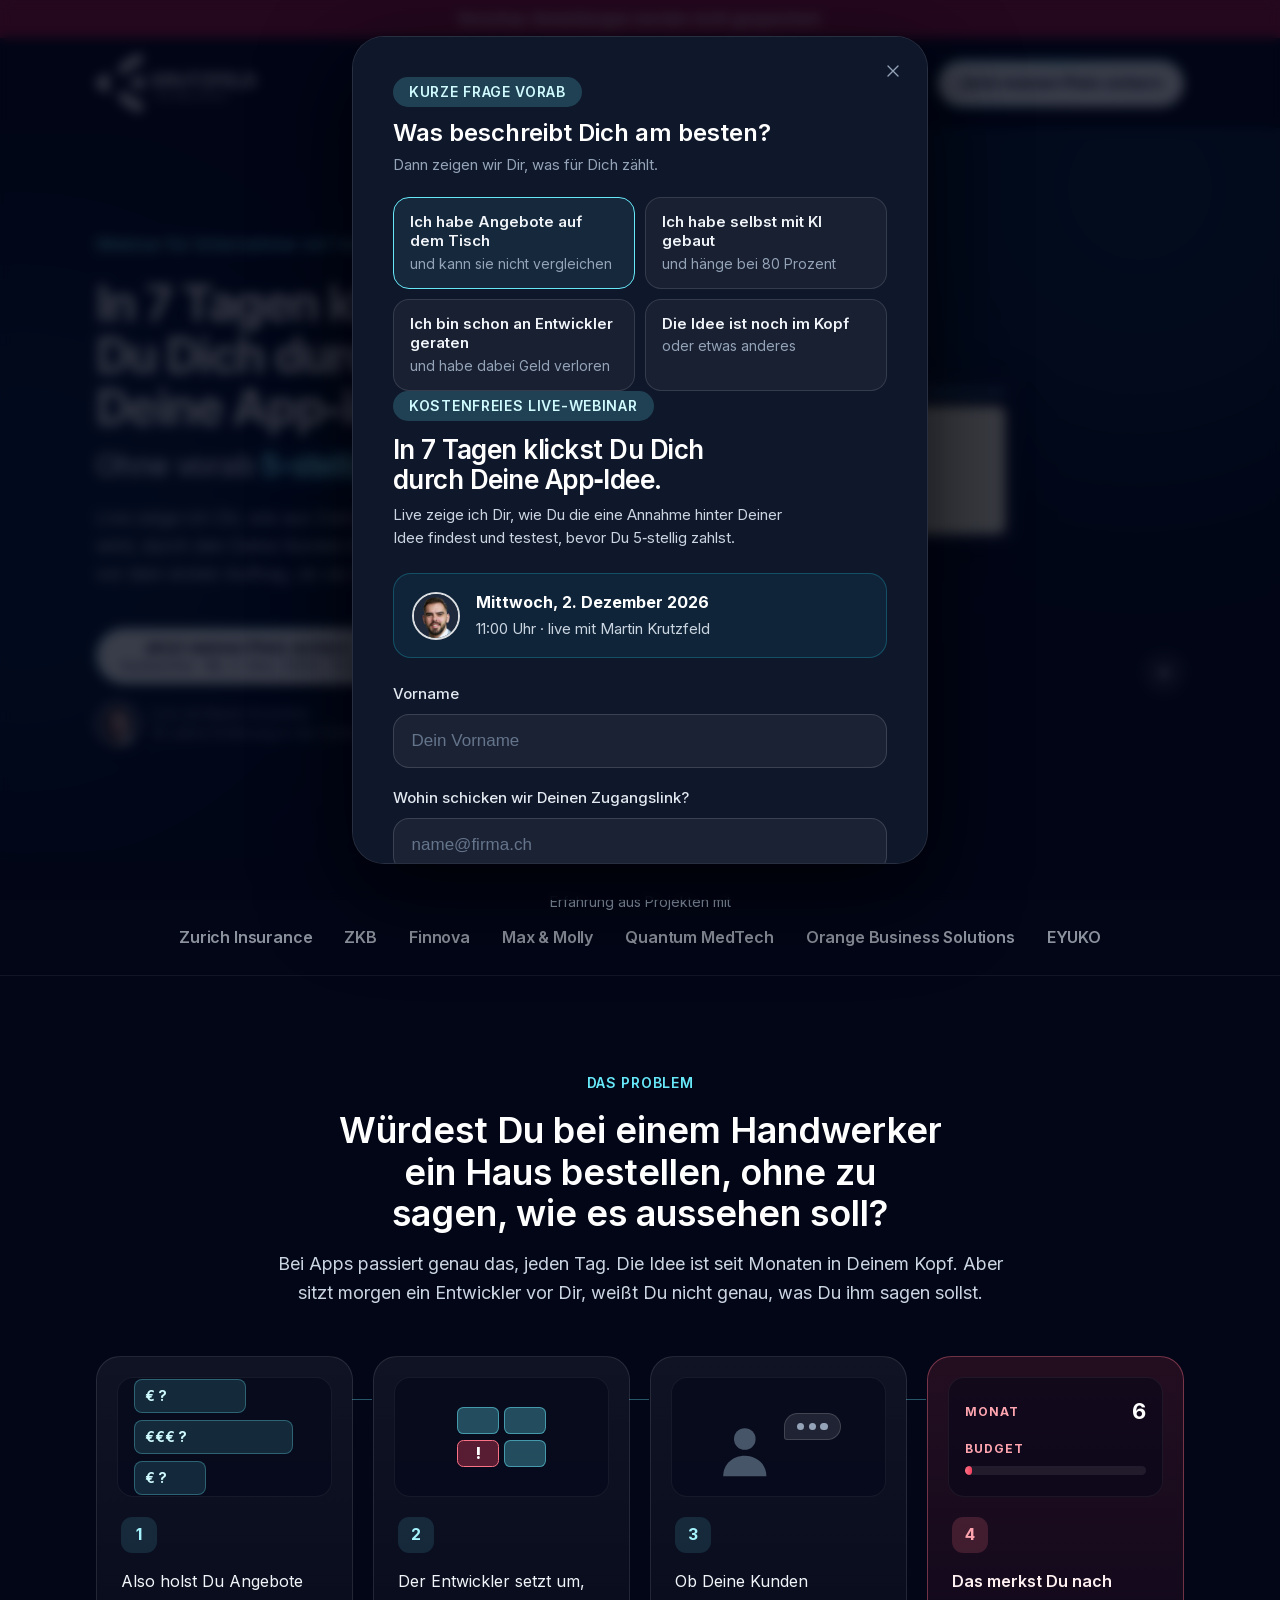
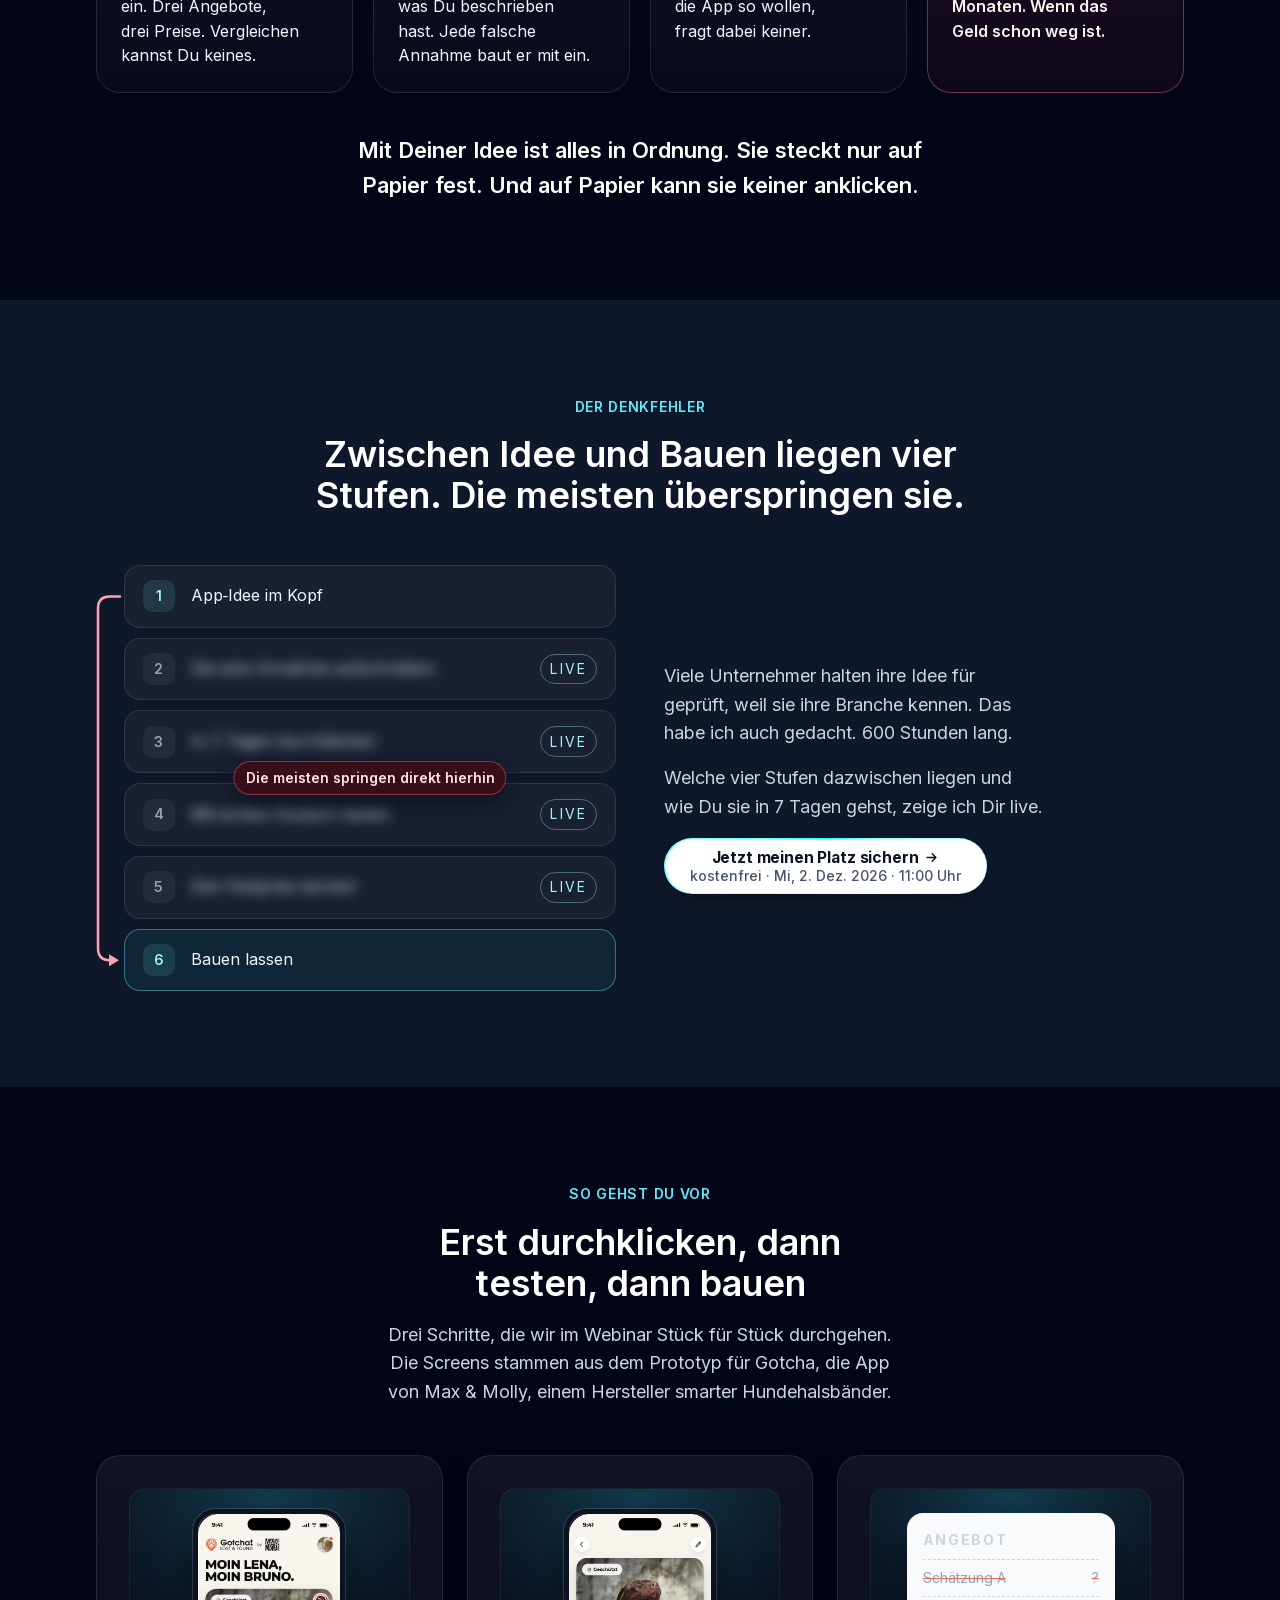
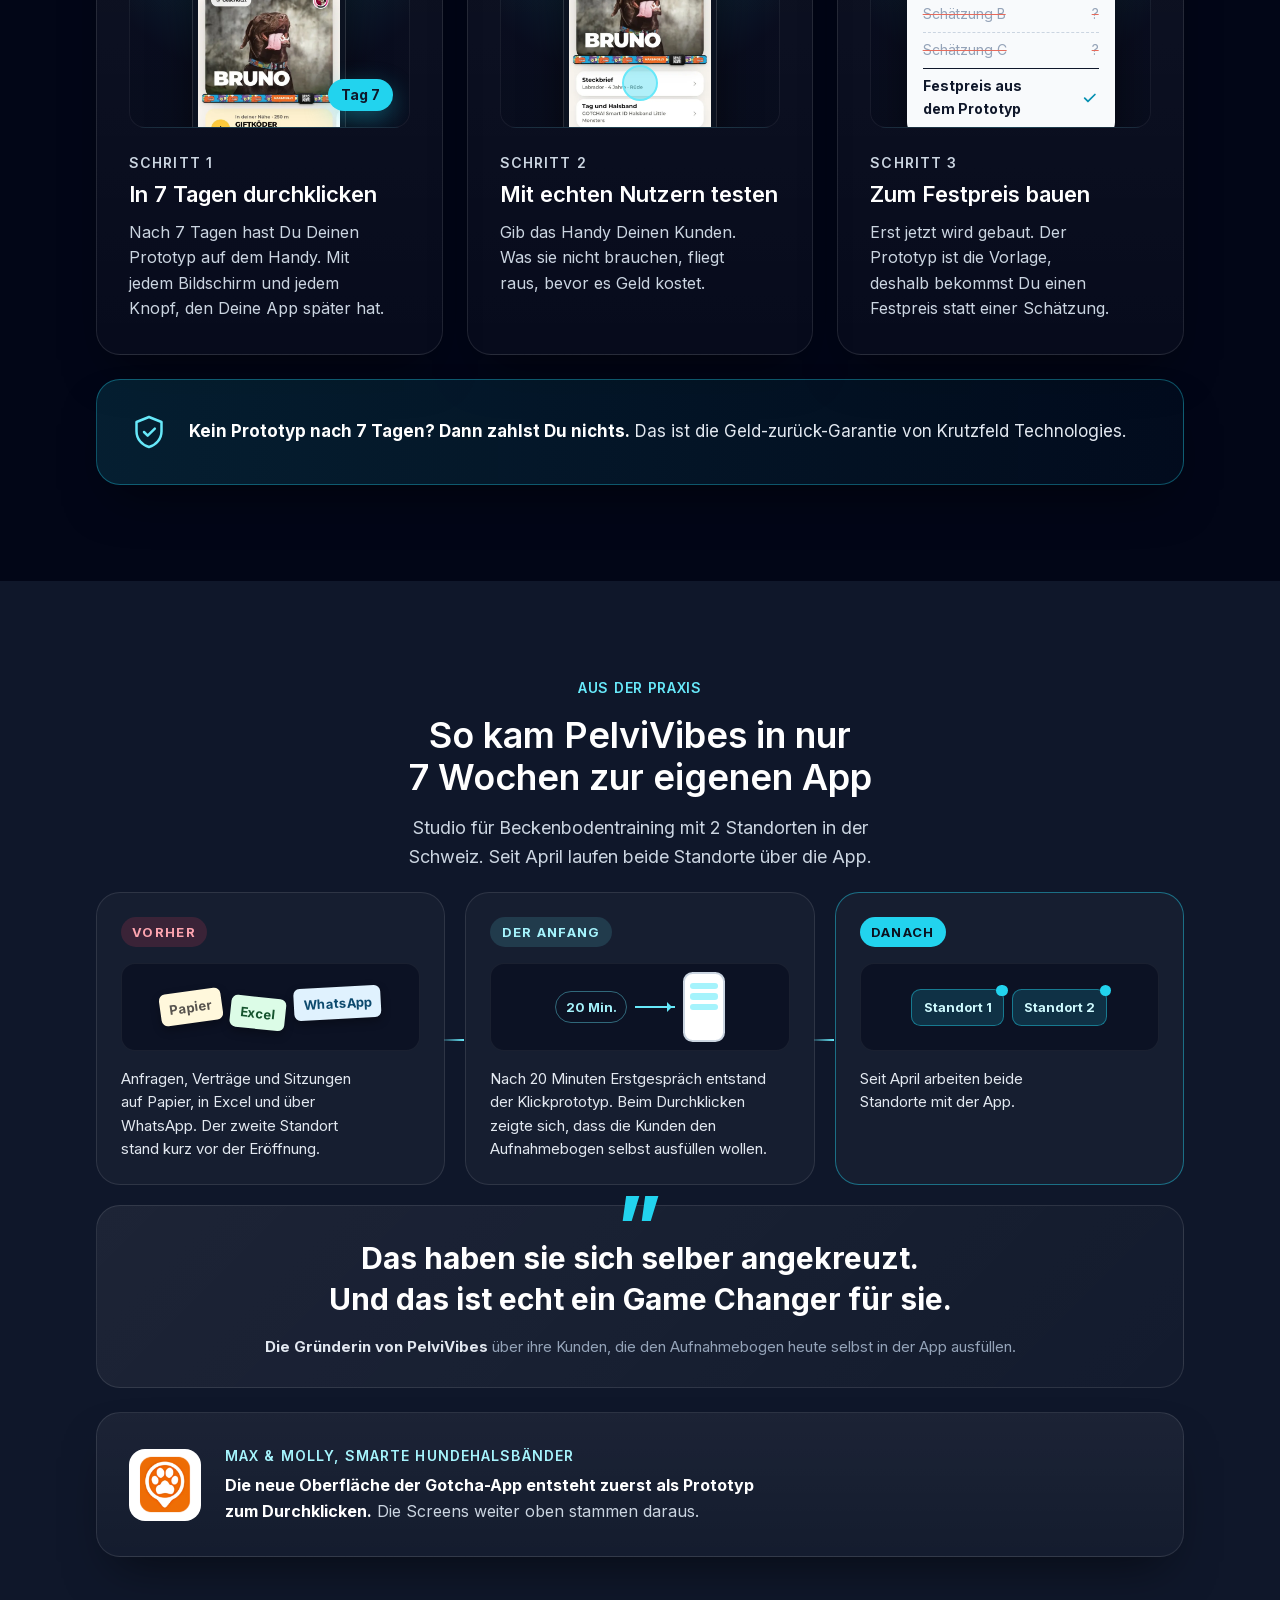
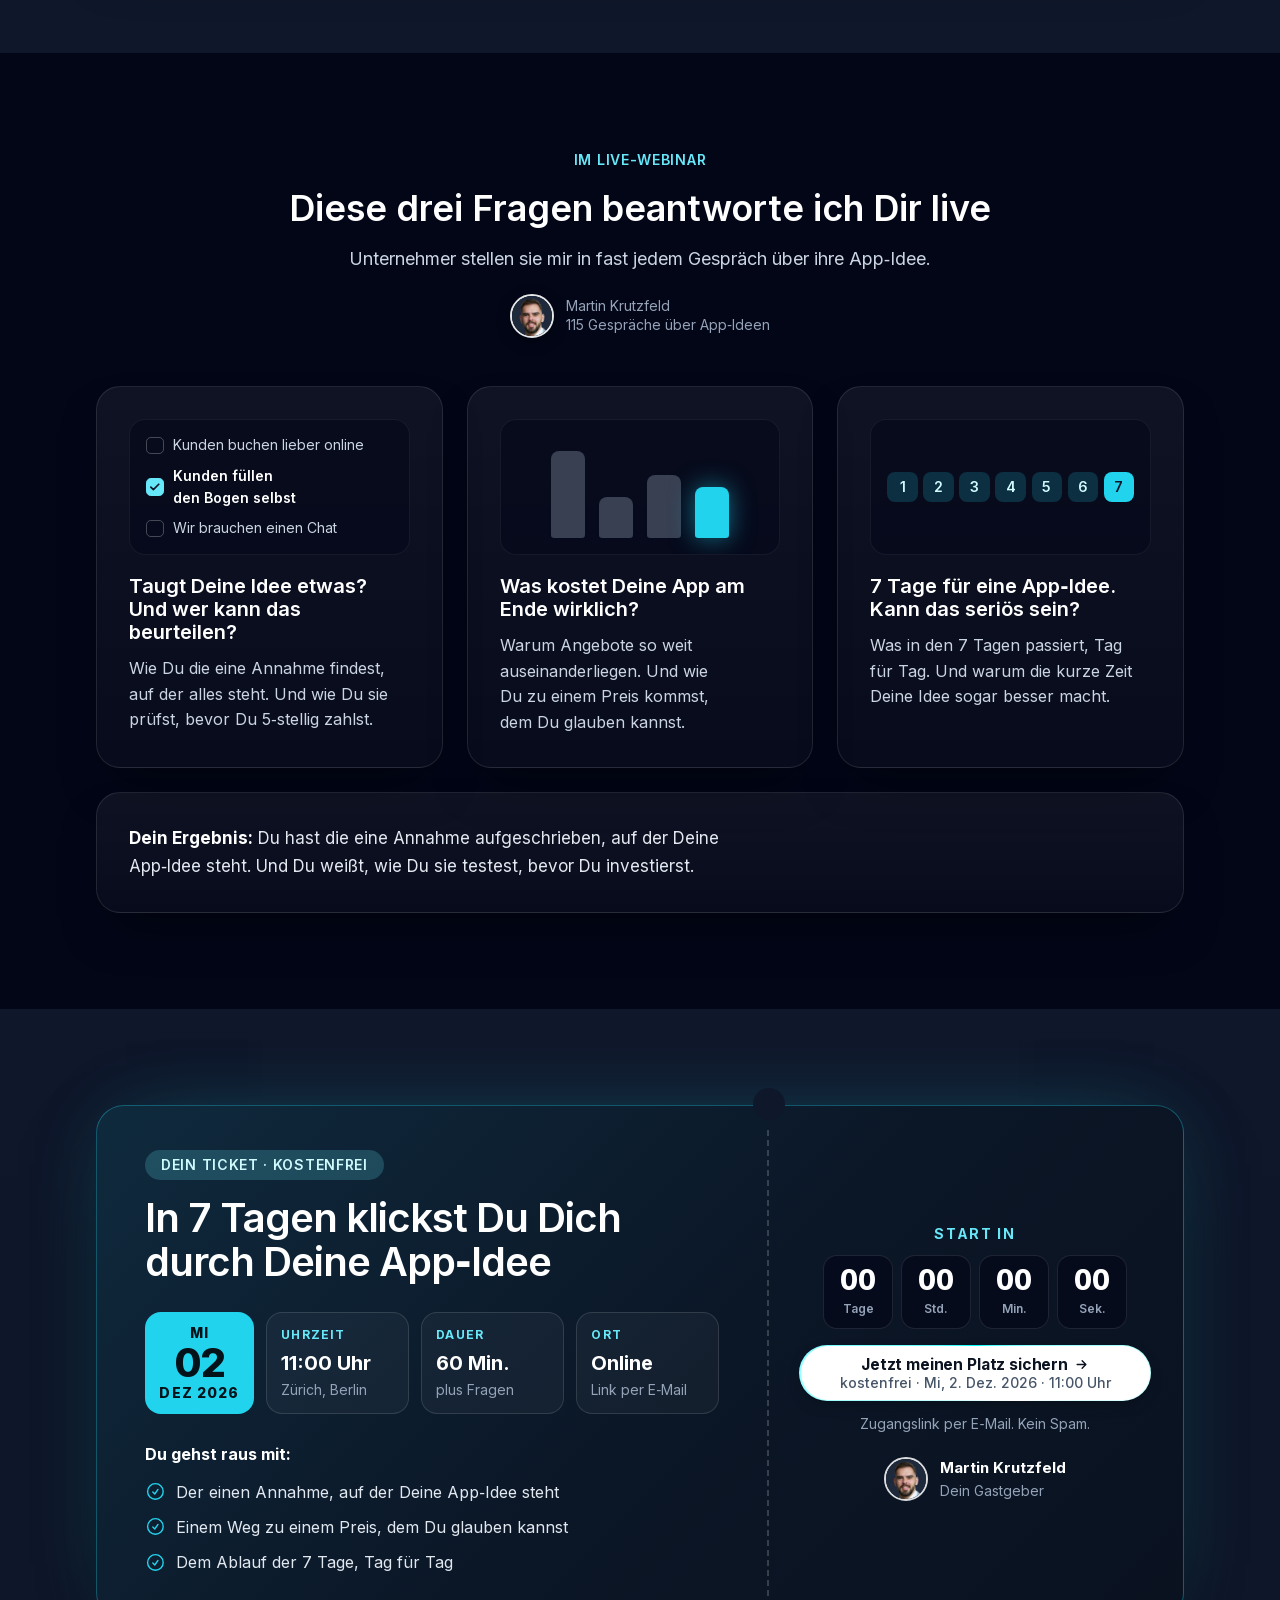
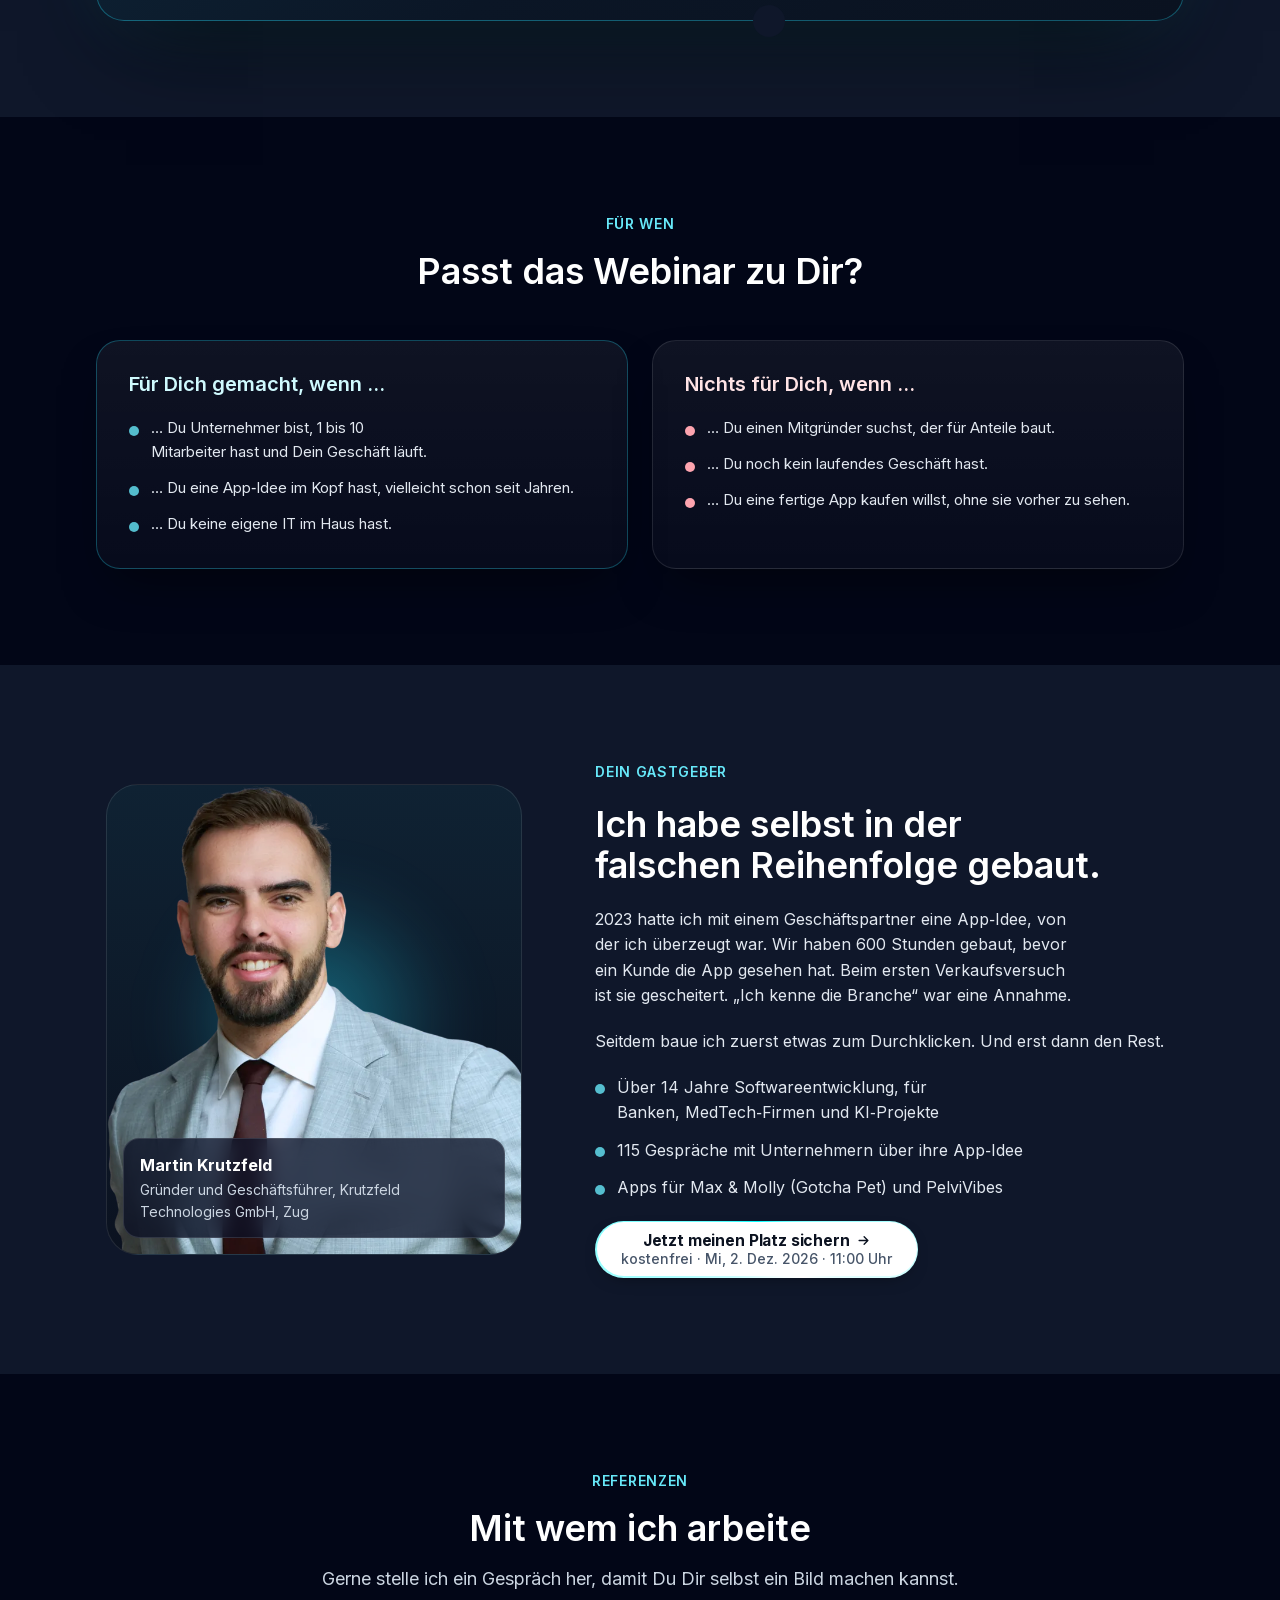
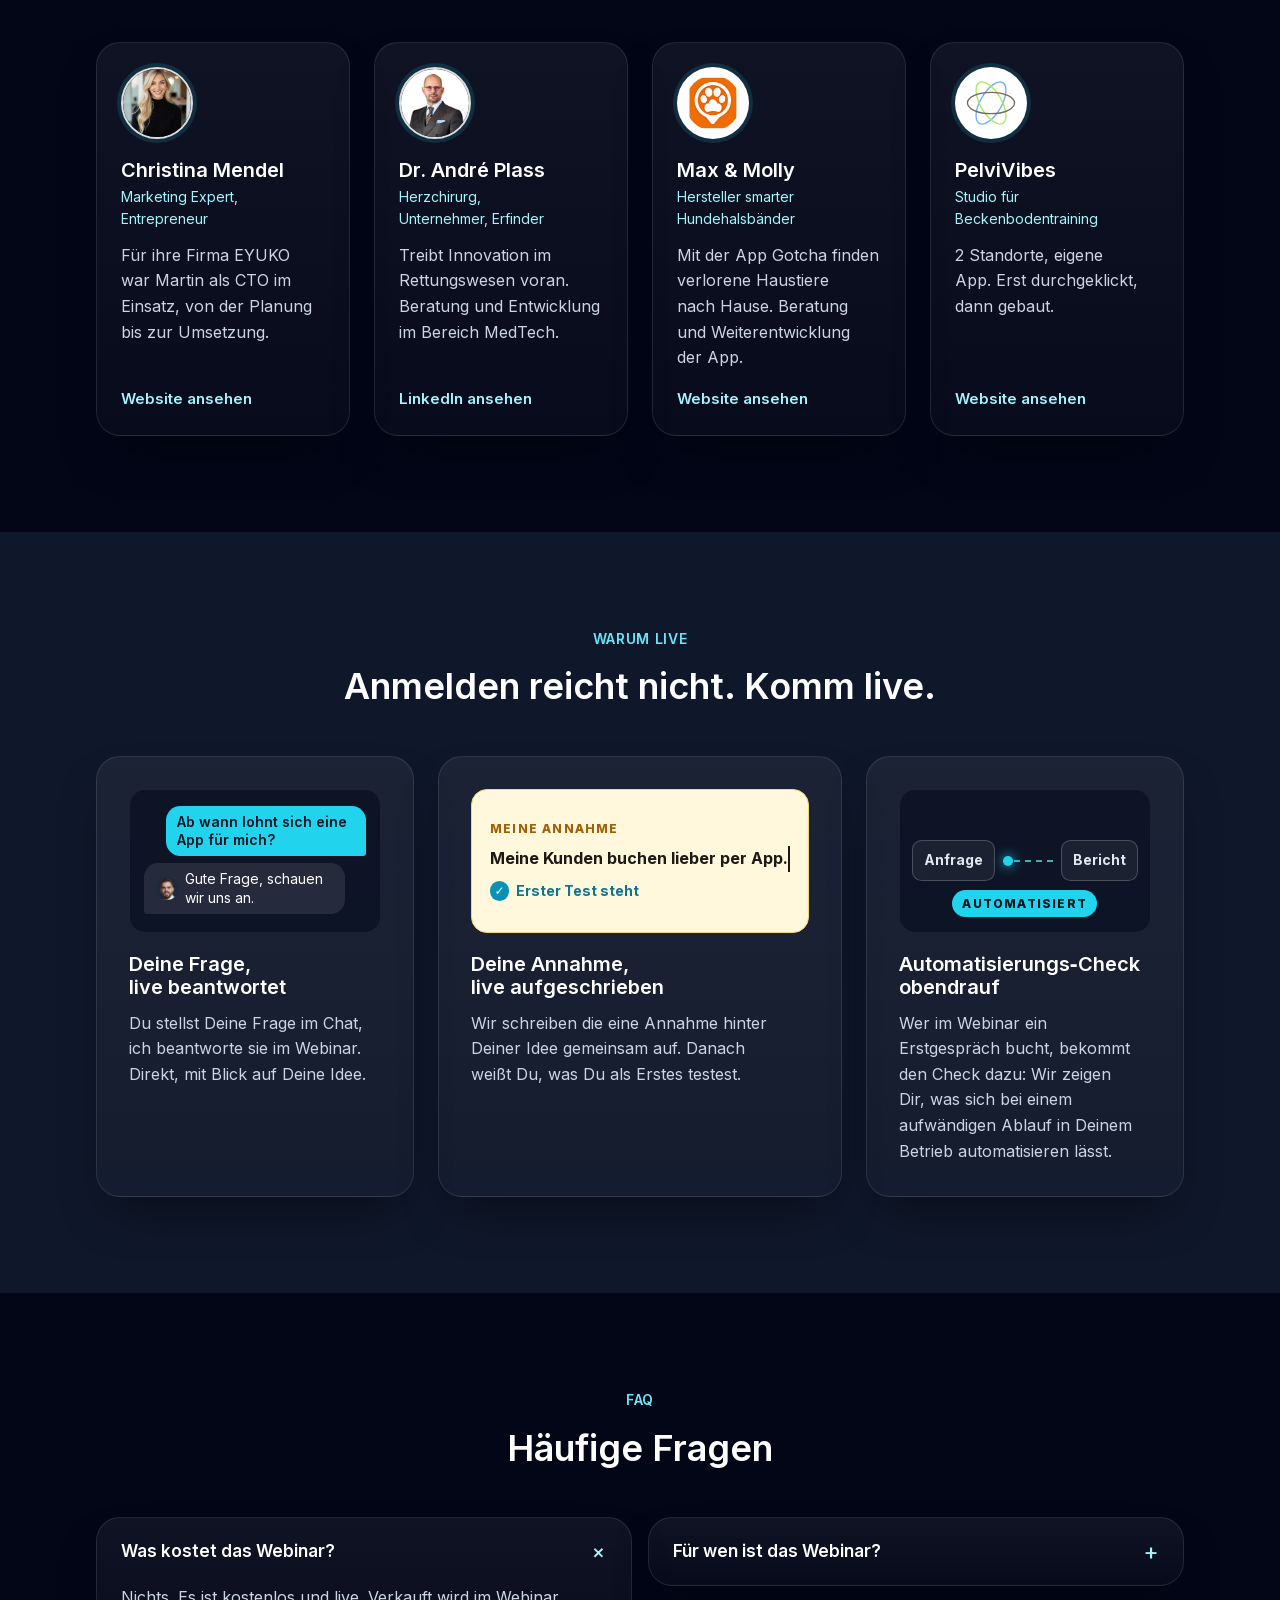
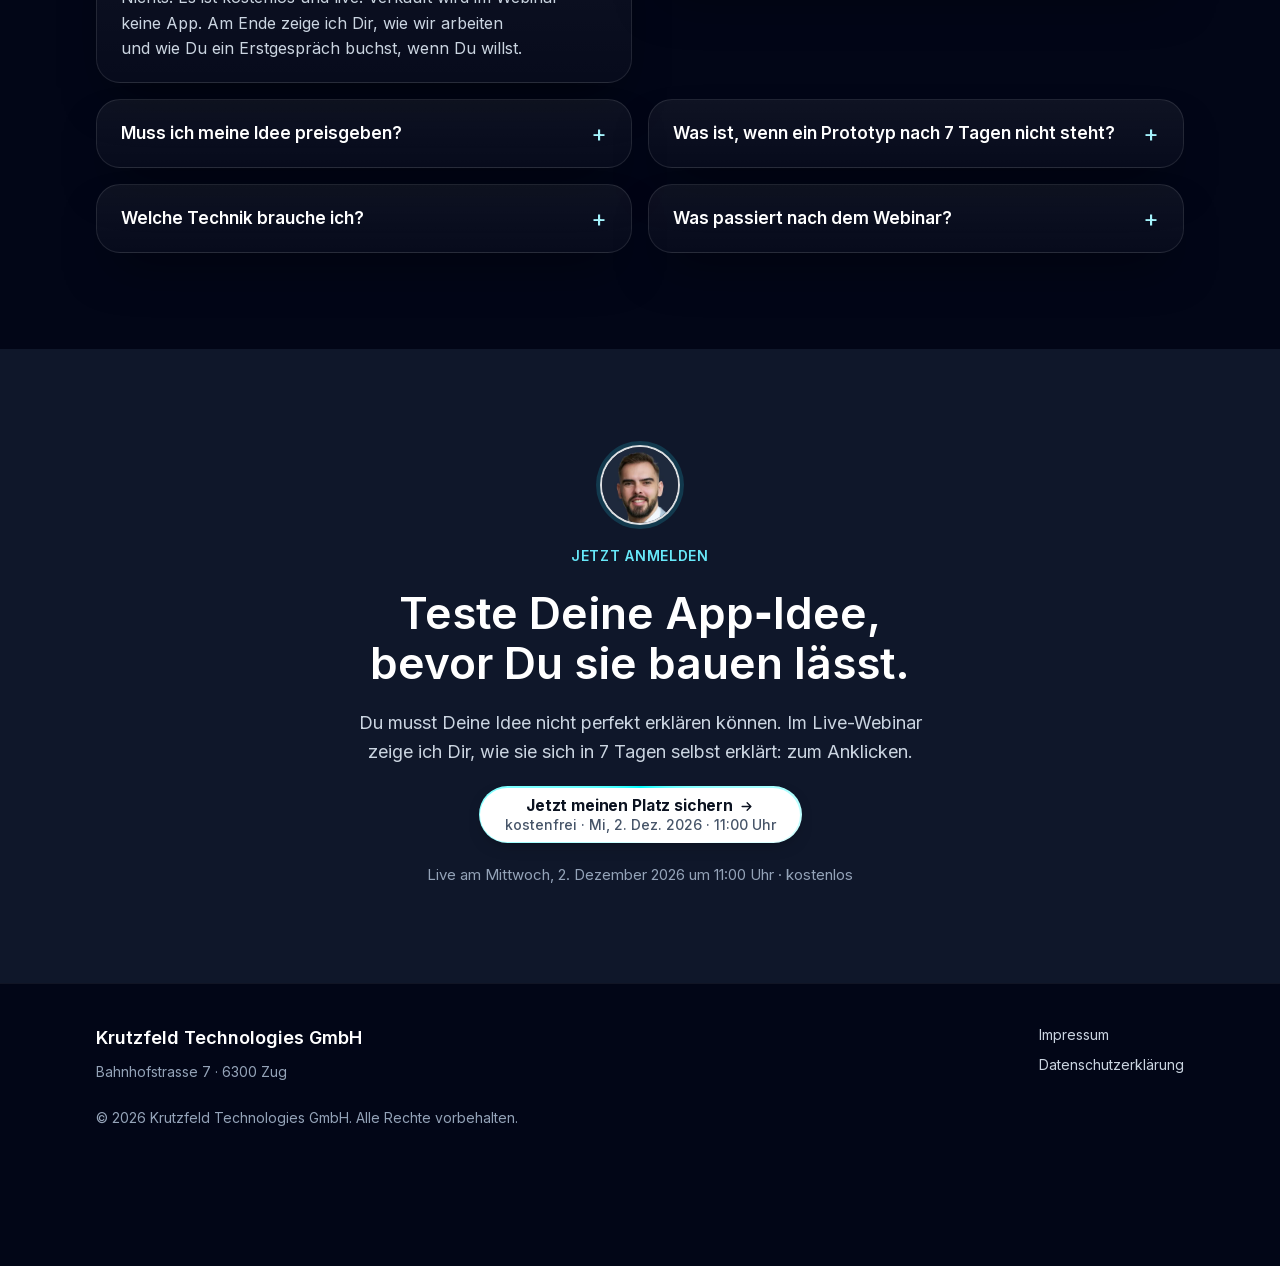
==== commit 8618c5ec: "Praxisfall nennt PelviVibes als Studio für Beckenbodentraining, Kunden- und Anfragezahlen entfernt M" ====
--- a/index.html
+++ b/index.html
@@ -168,25 +168,19 @@
   <div class="wrap reveal">
     <header class="kopf zentriert">
       <p class="eyebrow">Aus der Praxis</p>
-      <h2>So kam ein Fitness-Studio mit 2&nbsp;Standorten in nur 7&nbsp;Wochen zur eigenen App</h2>
-      <p class="lead">Beckenboden-Training in der Schweiz. Seit April laufen beide Standorte über die App.</p>
-    </header>
-    <div class="case-kpis">
-      <div class="kpi"><b data-zaehle="225">225</b><span>Anfragen</span></div>
-      <div class="kpi"><b data-zaehle="160">160</b><span>Kundinnen</span></div>
-      <div class="kpi akzent"><b data-zaehle="7">7</b><span>Wochen bis zur App</span></div>
-    </div>
+      <h2>So kam PelviVibes in nur 7&nbsp;Wochen zur eigenen App</h2>
+      <p class="lead">Studio für Beckenbodentraining mit 2&nbsp;Standorten in der Schweiz. Seit April laufen beide Standorte über die App.</p>
+    </header>
     <ol class="case-weg">
       <li class="vorher"><span class="lbl">Vorher</span><div class="cw-anim cw-chaos" aria-hidden="true"><i>Papier</i><i>Excel</i><i>WhatsApp</i></div><p>Anfragen, Verträge und Sitzungen auf Papier, in Excel und über WhatsApp. Der zweite Standort stand kurz vor der Eröffnung.</p></li>
-      <li class="anfang"><span class="lbl">Der Anfang</span><div class="cw-anim cw-proto" aria-hidden="true"><span class="cp-gespraech">20 Min.</span><span class="cp-pfeil"></span><span class="cp-handy"><i></i><i></i><i></i></span></div><p>Nach 20 Minuten Erstgespräch entstand der Klickprototyp. Beim Durchklicken zeigte sich, dass die Kundinnen den Aufnahmebogen selbst ausfüllen wollen.</p></li>
+      <li class="anfang"><span class="lbl">Der Anfang</span><div class="cw-anim cw-proto" aria-hidden="true"><span class="cp-gespraech">20 Min.</span><span class="cp-pfeil"></span><span class="cp-handy"><i></i><i></i><i></i></span></div><p>Nach 20 Minuten Erstgespräch entstand der Klickprototyp. Beim Durchklicken zeigte sich, dass die Kunden den Aufnahmebogen selbst ausfüllen wollen.</p></li>
       <li class="danach"><span class="lbl">Danach</span><div class="cw-anim cw-standorte" aria-hidden="true"><span>Standort 1</span><span>Standort 2</span></div><p>Seit April arbeiten beide Standorte mit der App.</p></li>
     </ol>
     <figure class="case-zitat">
       <span class="qm" aria-hidden="true">„</span>
       <blockquote>Das haben sie sich selber angekreuzt. Und das ist echt ein Game Changer für sie.</blockquote>
-      <figcaption><b>Die Inhaberin</b> über ihre Kundinnen, die den Aufnahmebogen heute selbst in der App ausfüllen. Name auf Anfrage.</figcaption>
+      <figcaption><b>Die Gründerin von PelviVibes</b> über ihre Kunden, die den Aufnahmebogen heute selbst in der App ausfüllen.</figcaption>
     </figure>
-    <p class="case-quelle">Zahlen aus der Datenbank des Kunden, Stand 27.10.2026.</p>
     <article class="karte fall-klein">
       <img src="assets/img/gotcha-logo.webp" alt="Logo der App Gotcha von Max &amp; Molly" width="400" height="400" loading="lazy" decoding="async">
       <div>
@@ -357,7 +351,7 @@
         <img class="ref-bild logo" src="assets/img/pelvivibes.svg" alt="PelviVibes" width="96" height="96" loading="lazy" decoding="async">
         <h3>PelviVibes</h3>
         <p class="rolle">Studio für Beckenbodentraining</p>
-        <p>2&nbsp;Standorte, eigene App. Erst durchgeklickt, dann gebaut. Heute 160&nbsp;Kunden.</p>
+        <p>2&nbsp;Standorte, eigene App. Erst durchgeklickt, dann gebaut.</p>
         <a class="textlink" href="https://www.pelvi-vibes.ch/" target="_blank" rel="noopener">Website ansehen</a>
       </article>
     </div>
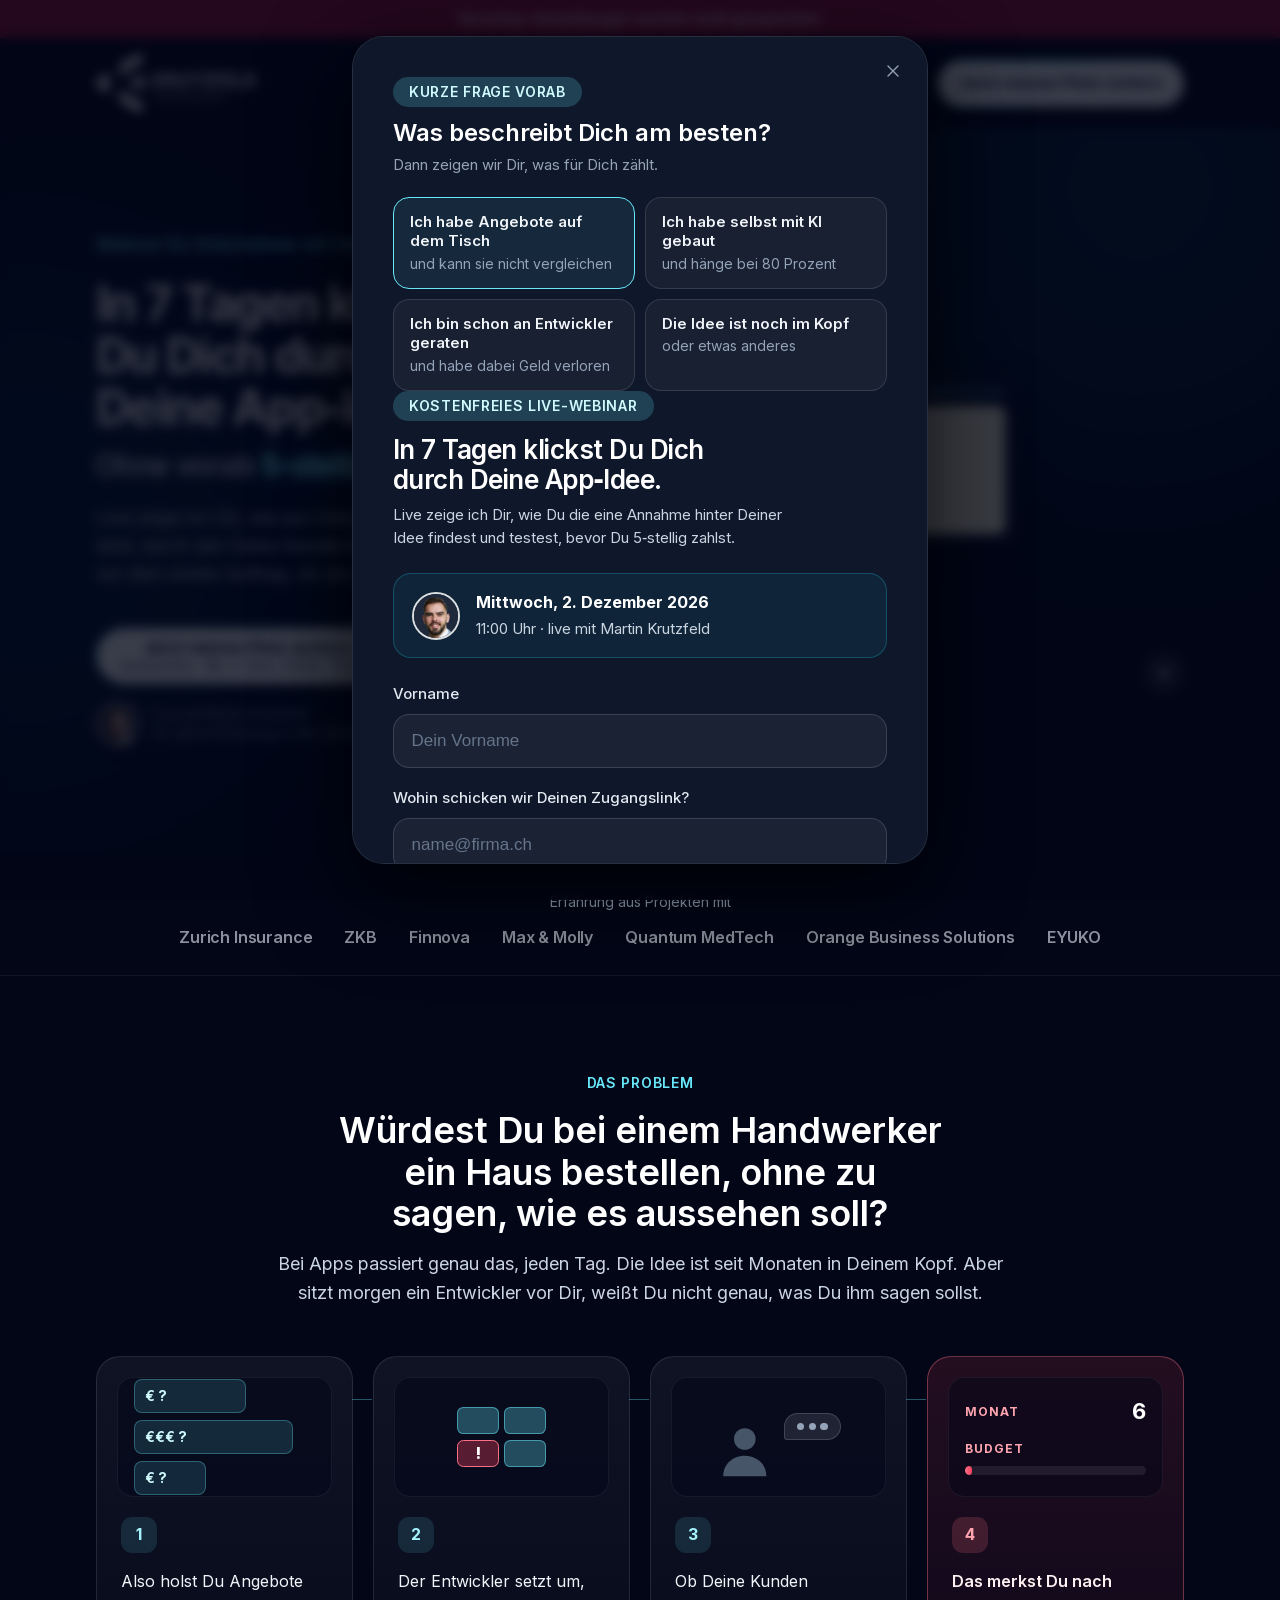
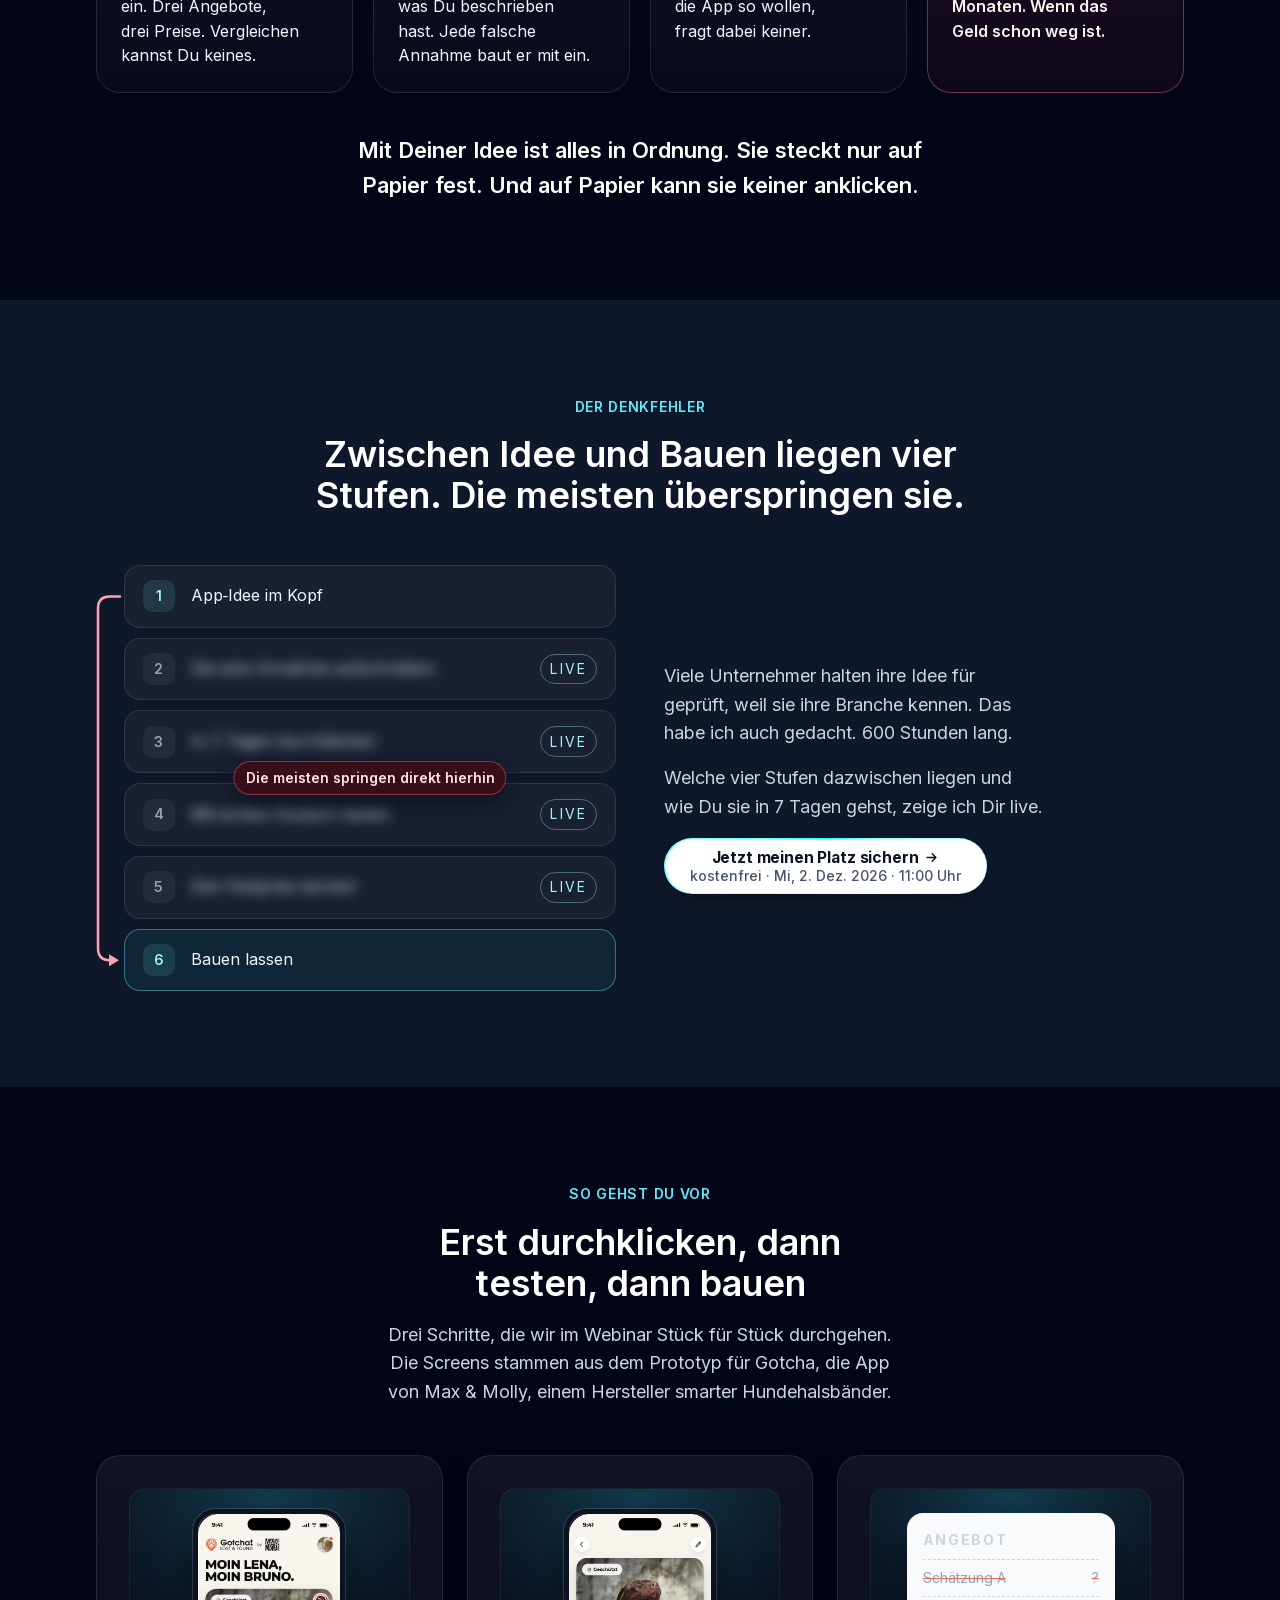
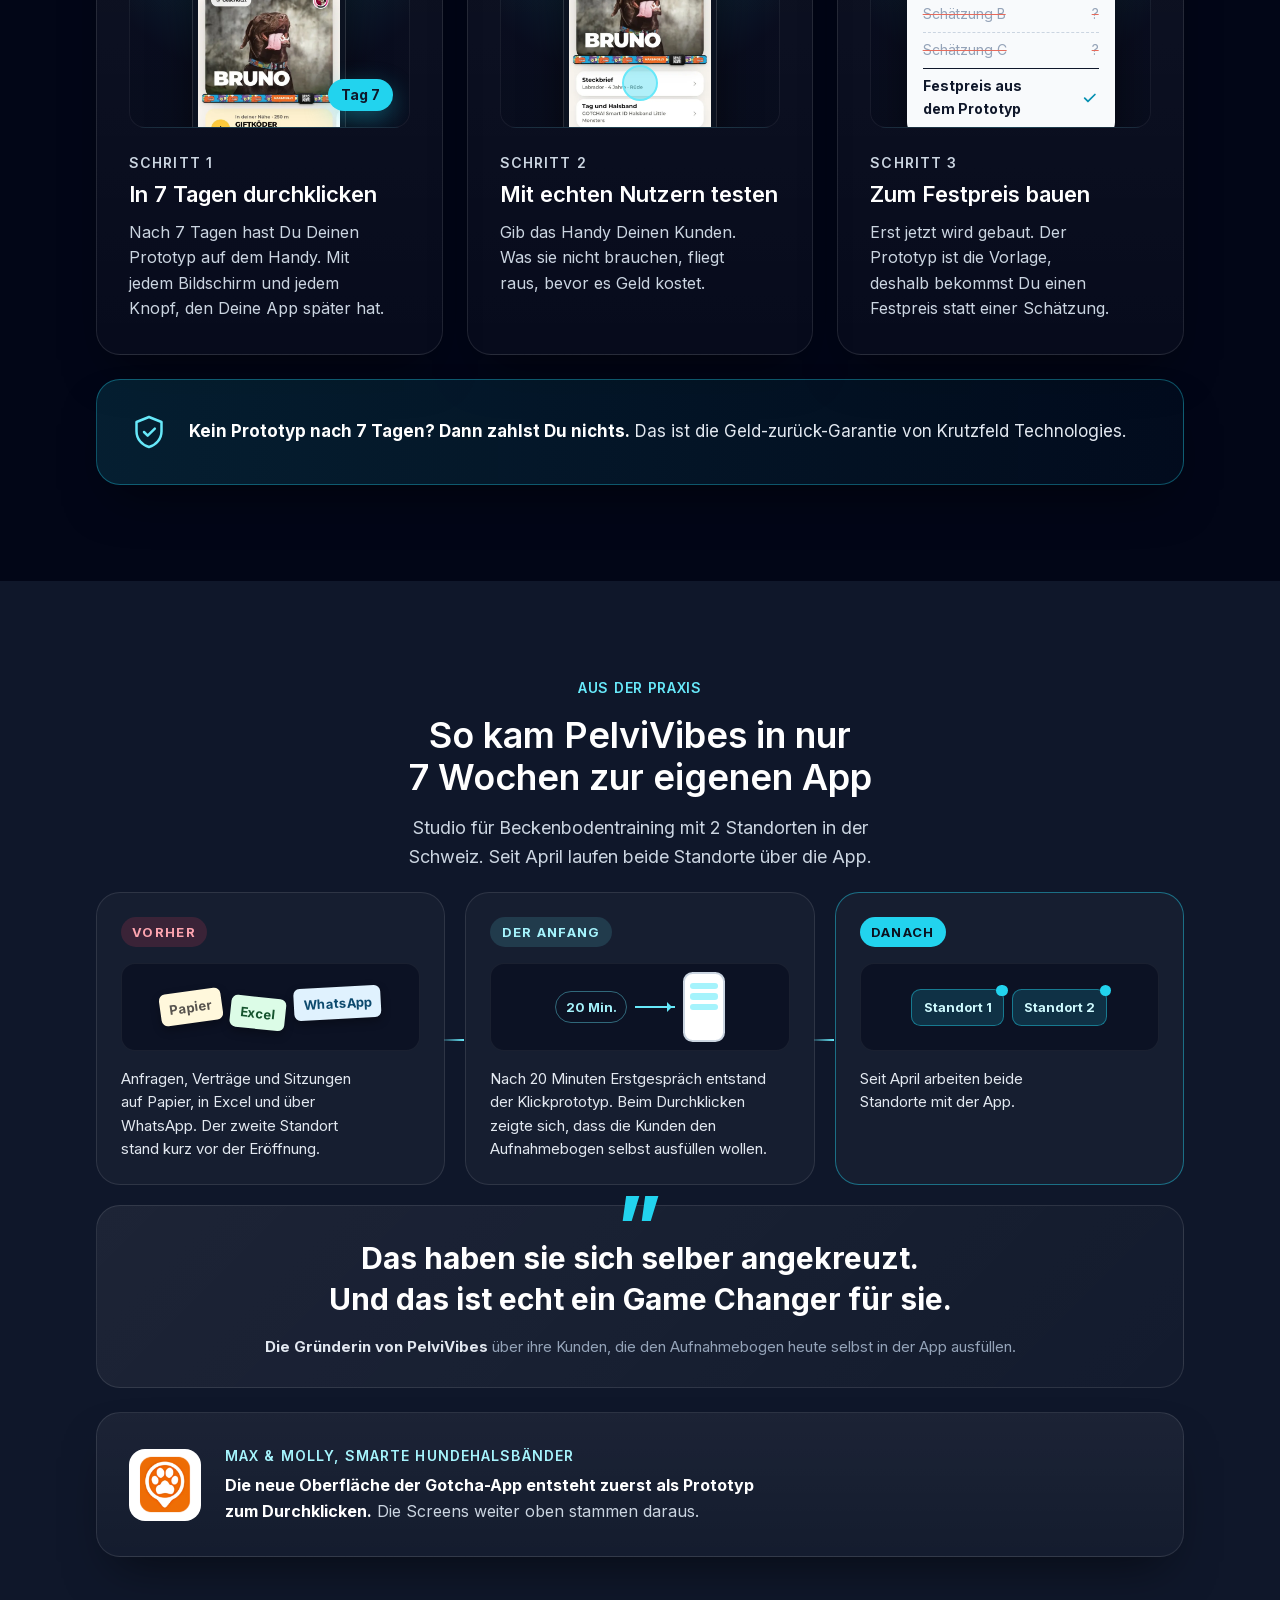
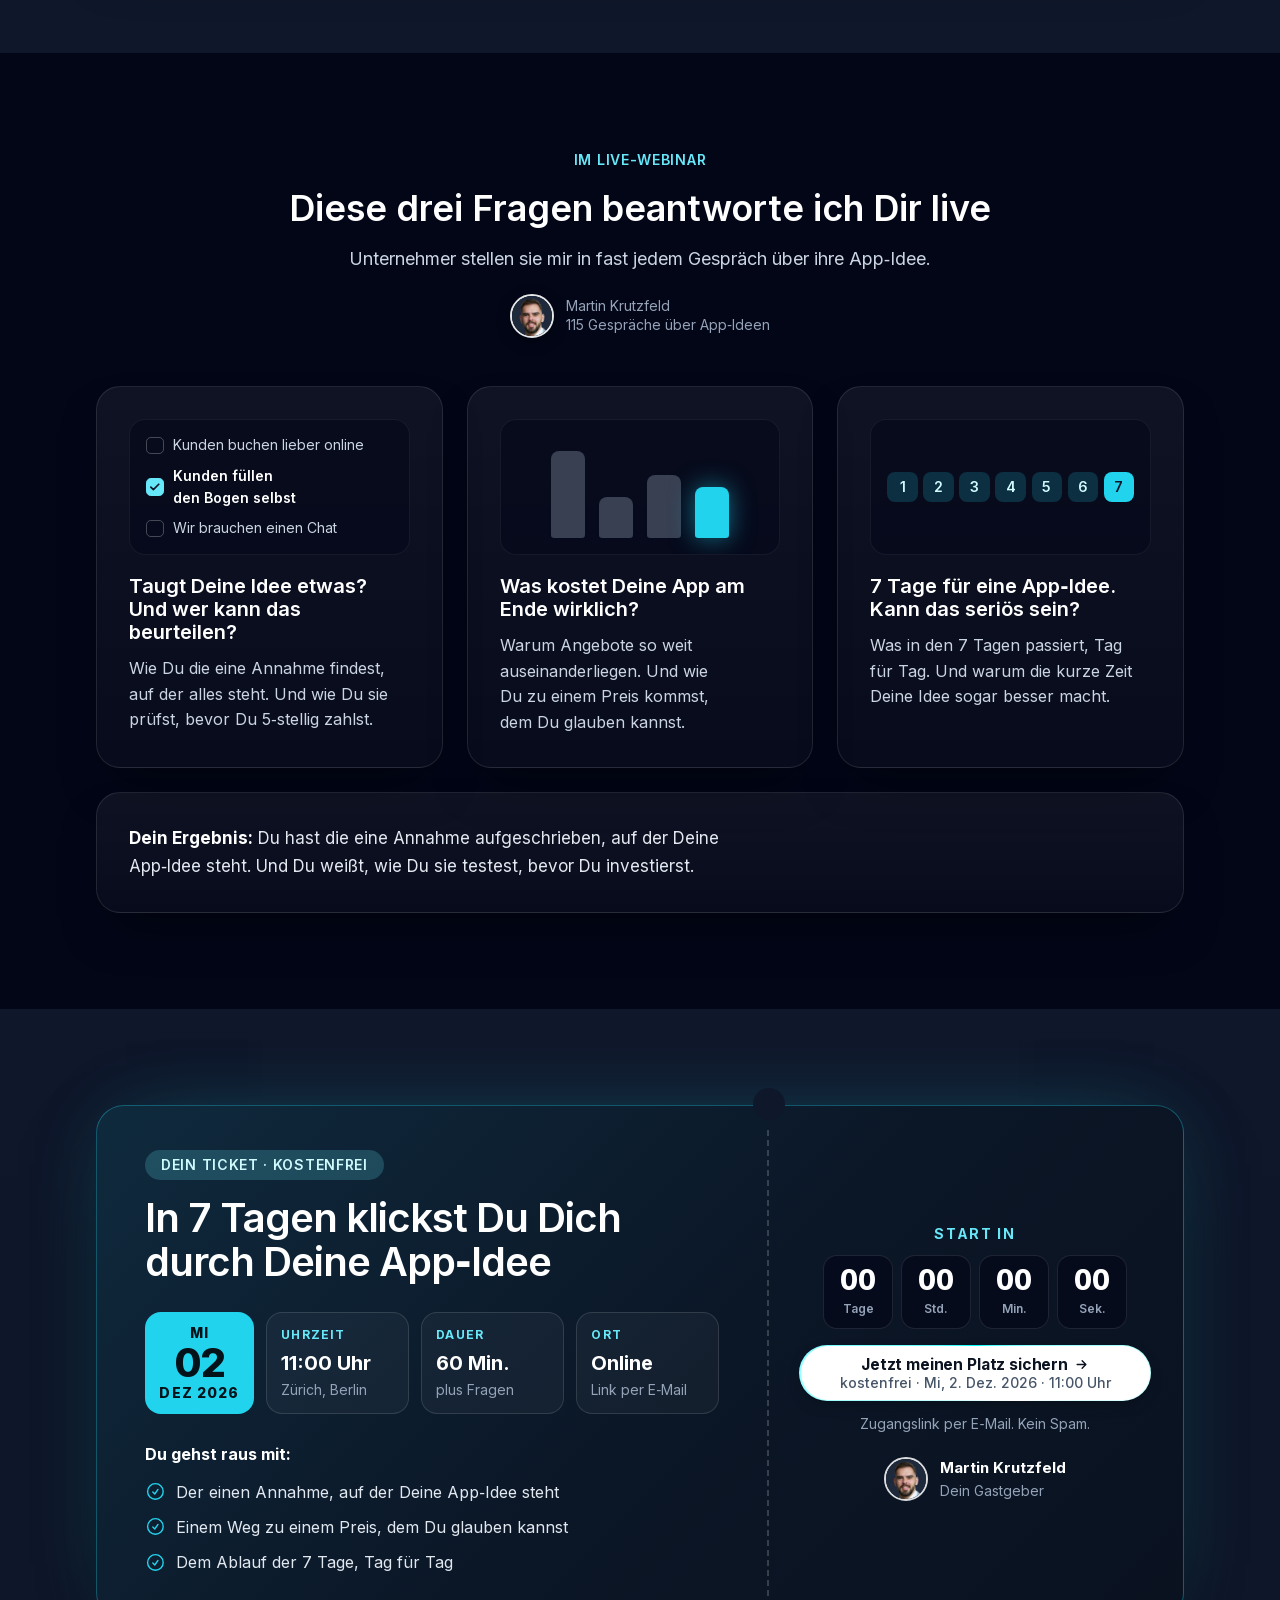
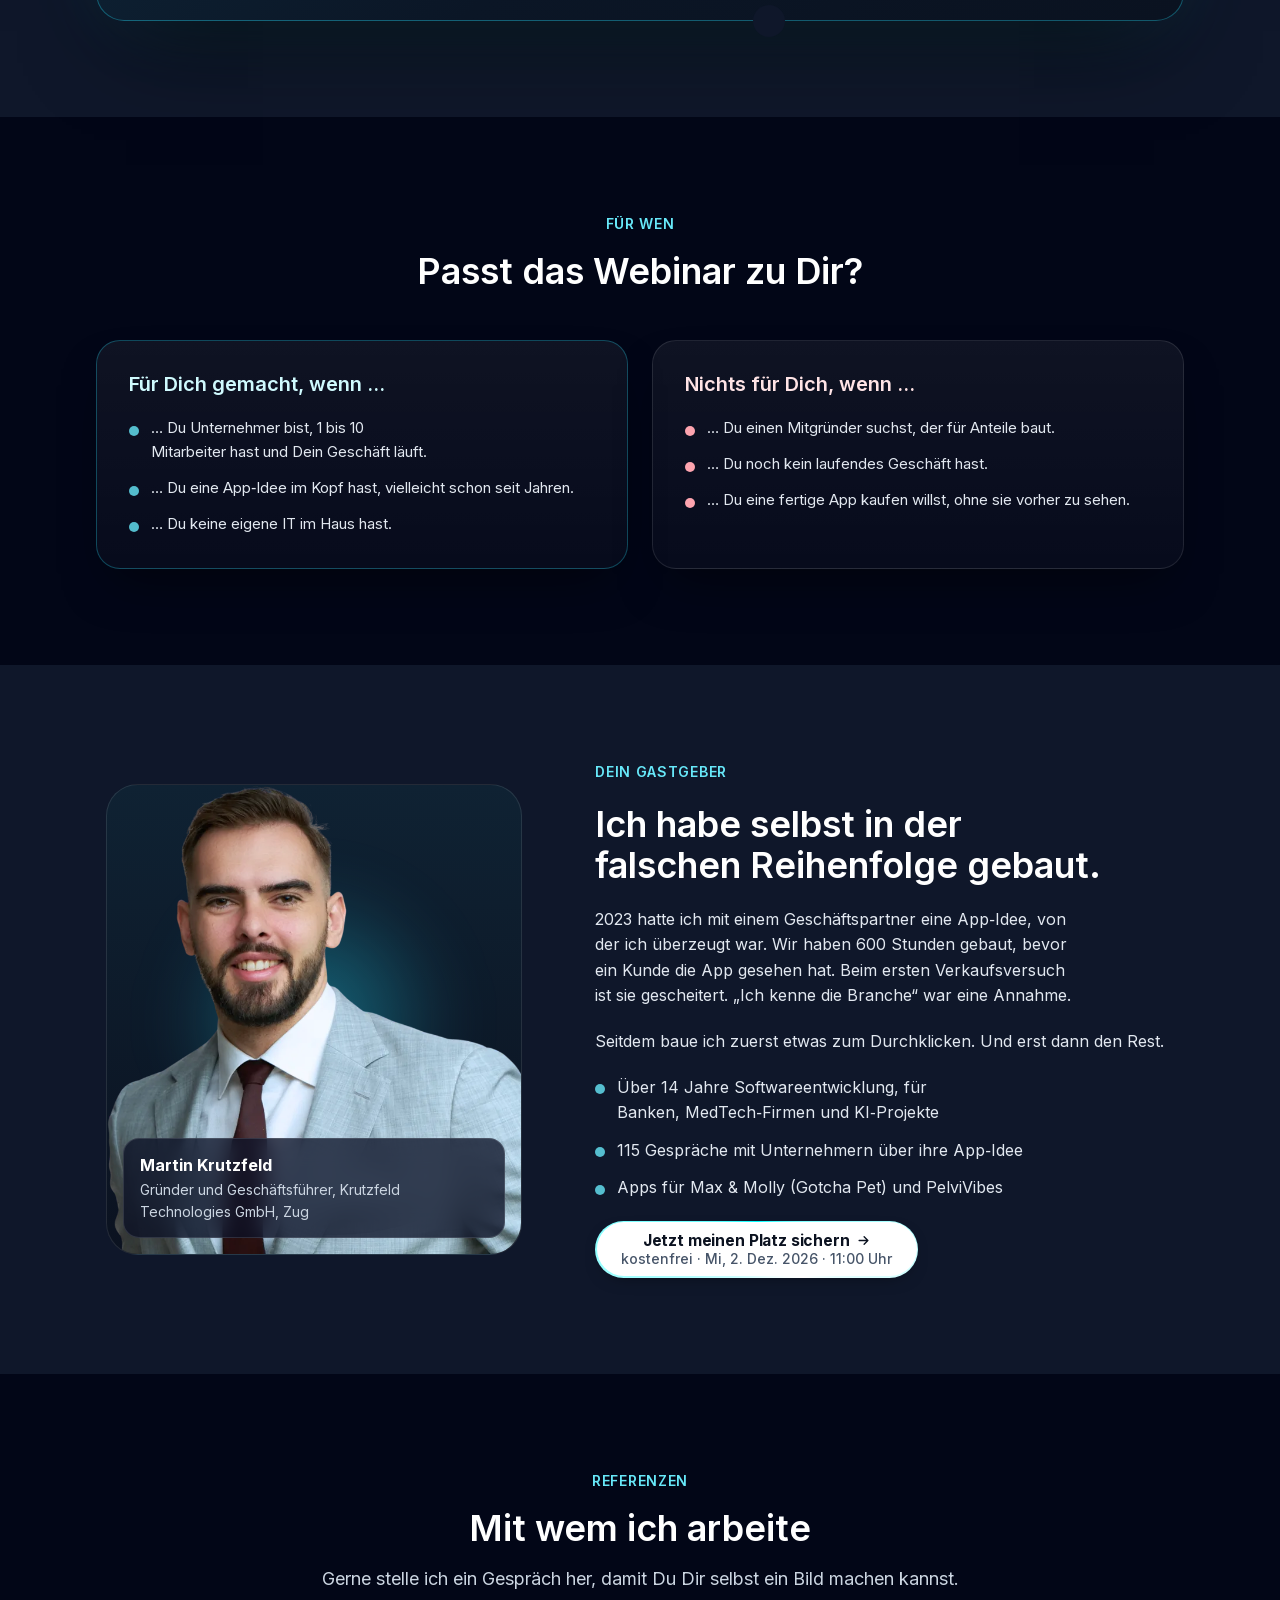
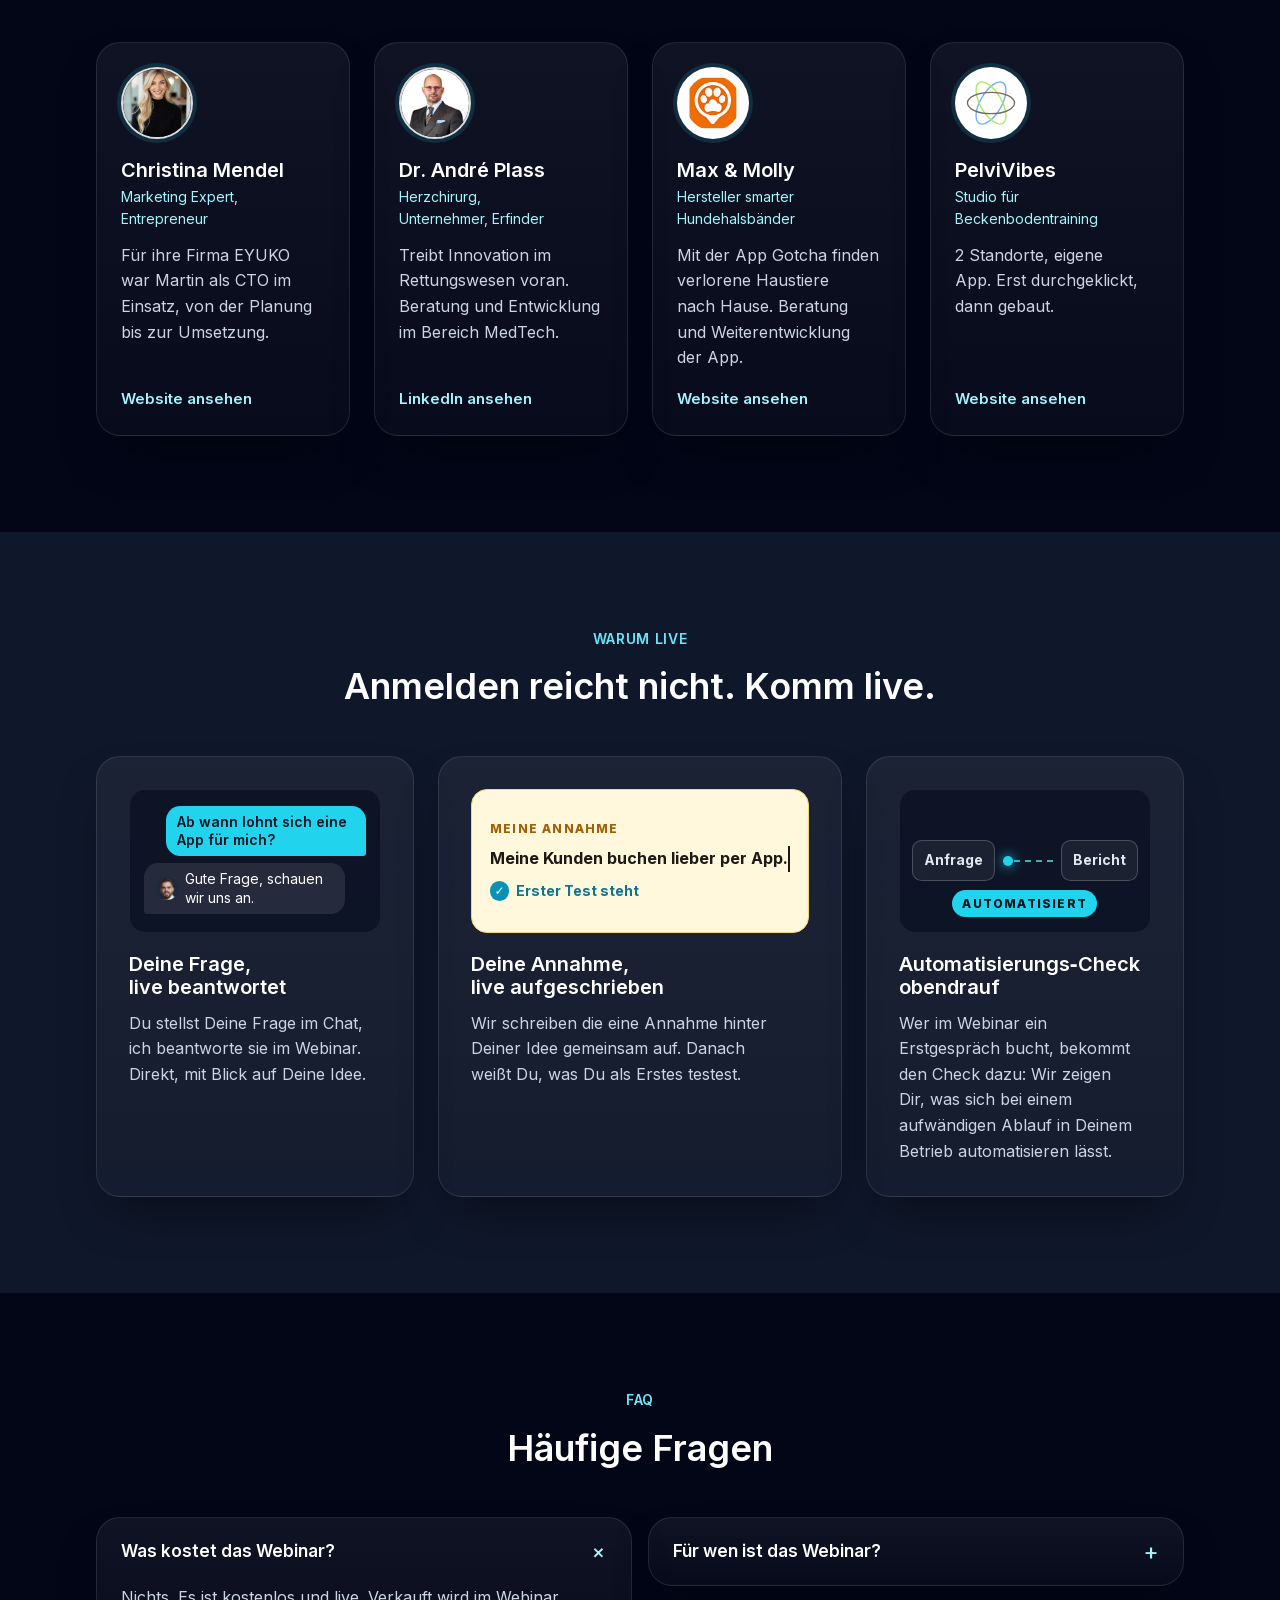
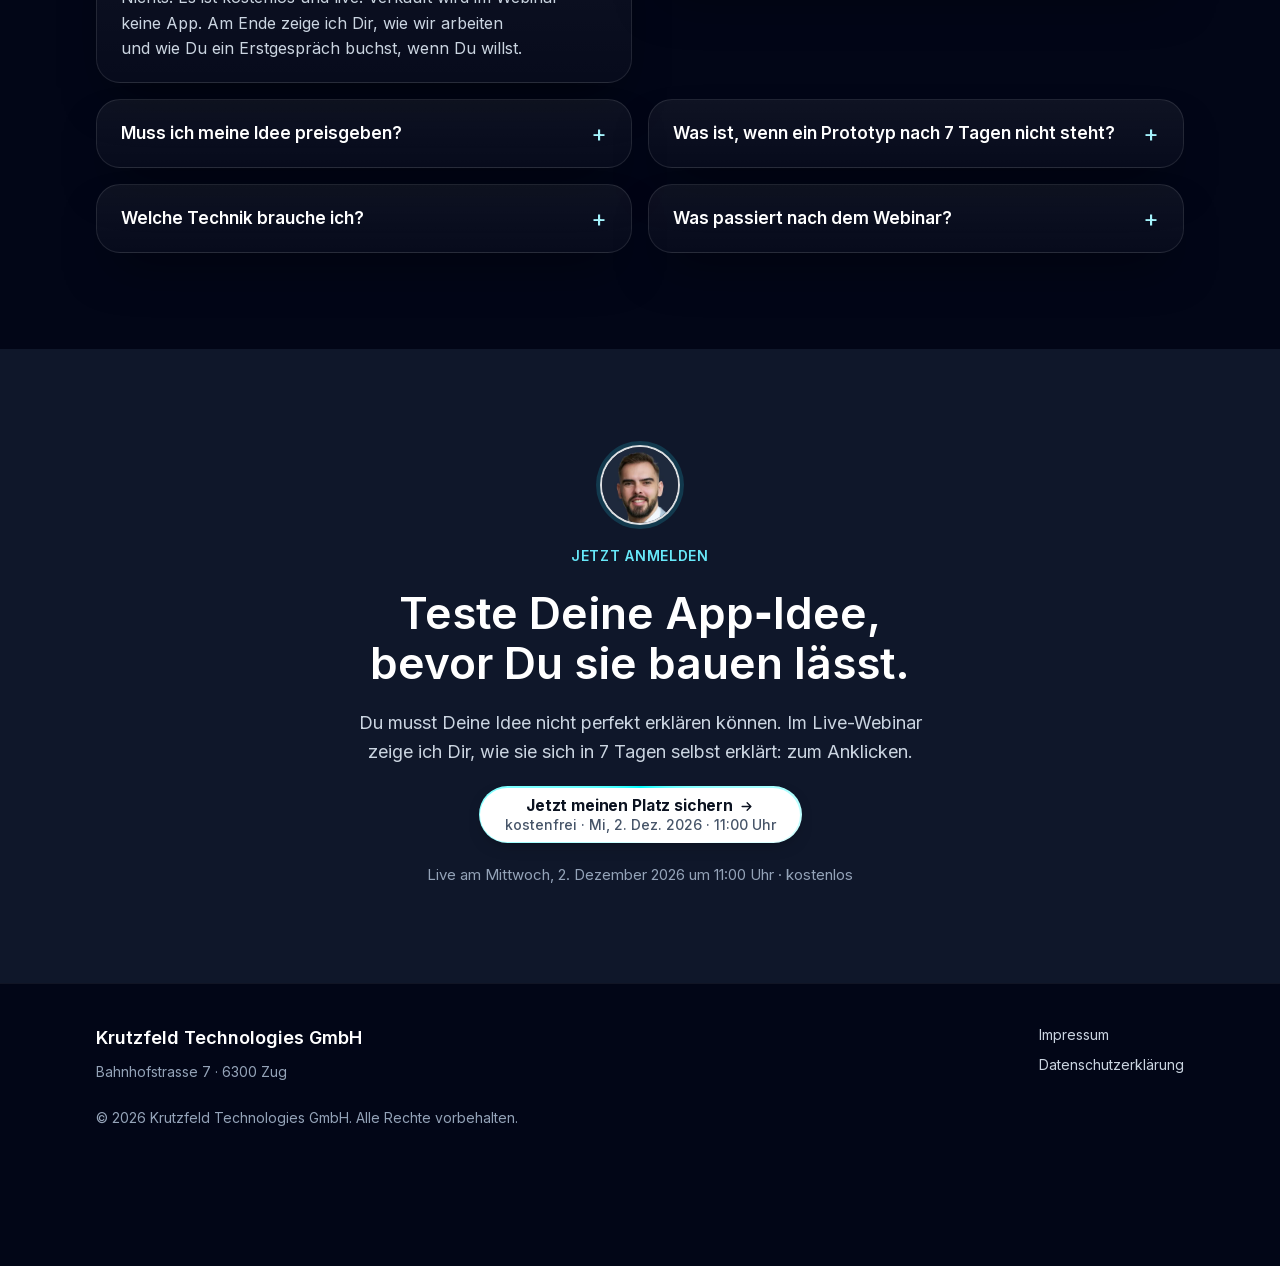
==== commit 23aabae2: "Live auf testen-statt-bauen.de: Anmeldung direkt über WebinarJam, Kalendereintrag 11 bis 13 Uhr Mart" ====
--- a/index.html
+++ b/index.html
@@ -11,10 +11,10 @@
 <meta property="og:description" content="Live-Webinar am 2. Dezember 2026, 11 Uhr. Kostenlos. Für Unternehmer mit 1 bis 10 Mitarbeitern und einer App-Idee.">
 <meta property="og:type" content="website">
 <link rel="preload" href="assets/fonts/inter-latin.woff2" as="font" type="font/woff2" crossorigin>
-<link rel="stylesheet" href="assets/css/style.css?v=1794922459">
+<link rel="stylesheet" href="assets/css/style.css?v=1794930134">
 <link rel="icon" href="assets/img/logo-wordmark.png">
-<script src="assets/js/config.js?v=1794560580" defer></script>
-<script src="assets/js/app.js?v=1794560580" defer></script>
+<script src="assets/js/config.js?v=1794930134" defer></script>
+<script src="assets/js/app.js?v=1794930134" defer></script>
 <script src="assets/js/vendor/gsap-3.12.5.min.js" defer></script>
 <script src="assets/js/film.js?v=1794922459" defer></script>
 </head>
--- a/assets/css/style.css
+++ b/assets/css/style.css
@@ -1120,3 +1120,7 @@
 @media(min-width:1100px){.grid.refs{grid-template-columns:repeat(4,minmax(0,1fr))}.refs .karte{padding:1.5rem}}
 /* Der Klick-Ring im Hero-Film gehört der Film-Steuerung. Die Dauer-Animation des Rings in Schritt 2 (.tap) galt versehentlich auch für ihn: er blinkte durchgehend, auch nach dem Filmende. */
 .kf .tap{animation:none}
+
+/* ===== Anmeldung im Modus 'direkt' (17.11.2026) ===== */
+/* Das Exit-Popup zeigt nur Termin und Knopf; Vorname und E-Mail fragt WebinarJam ab. */
+.anmeldung-direkt #anmeldung label,.anmeldung-direkt #anmeldung .fehler{display:none}
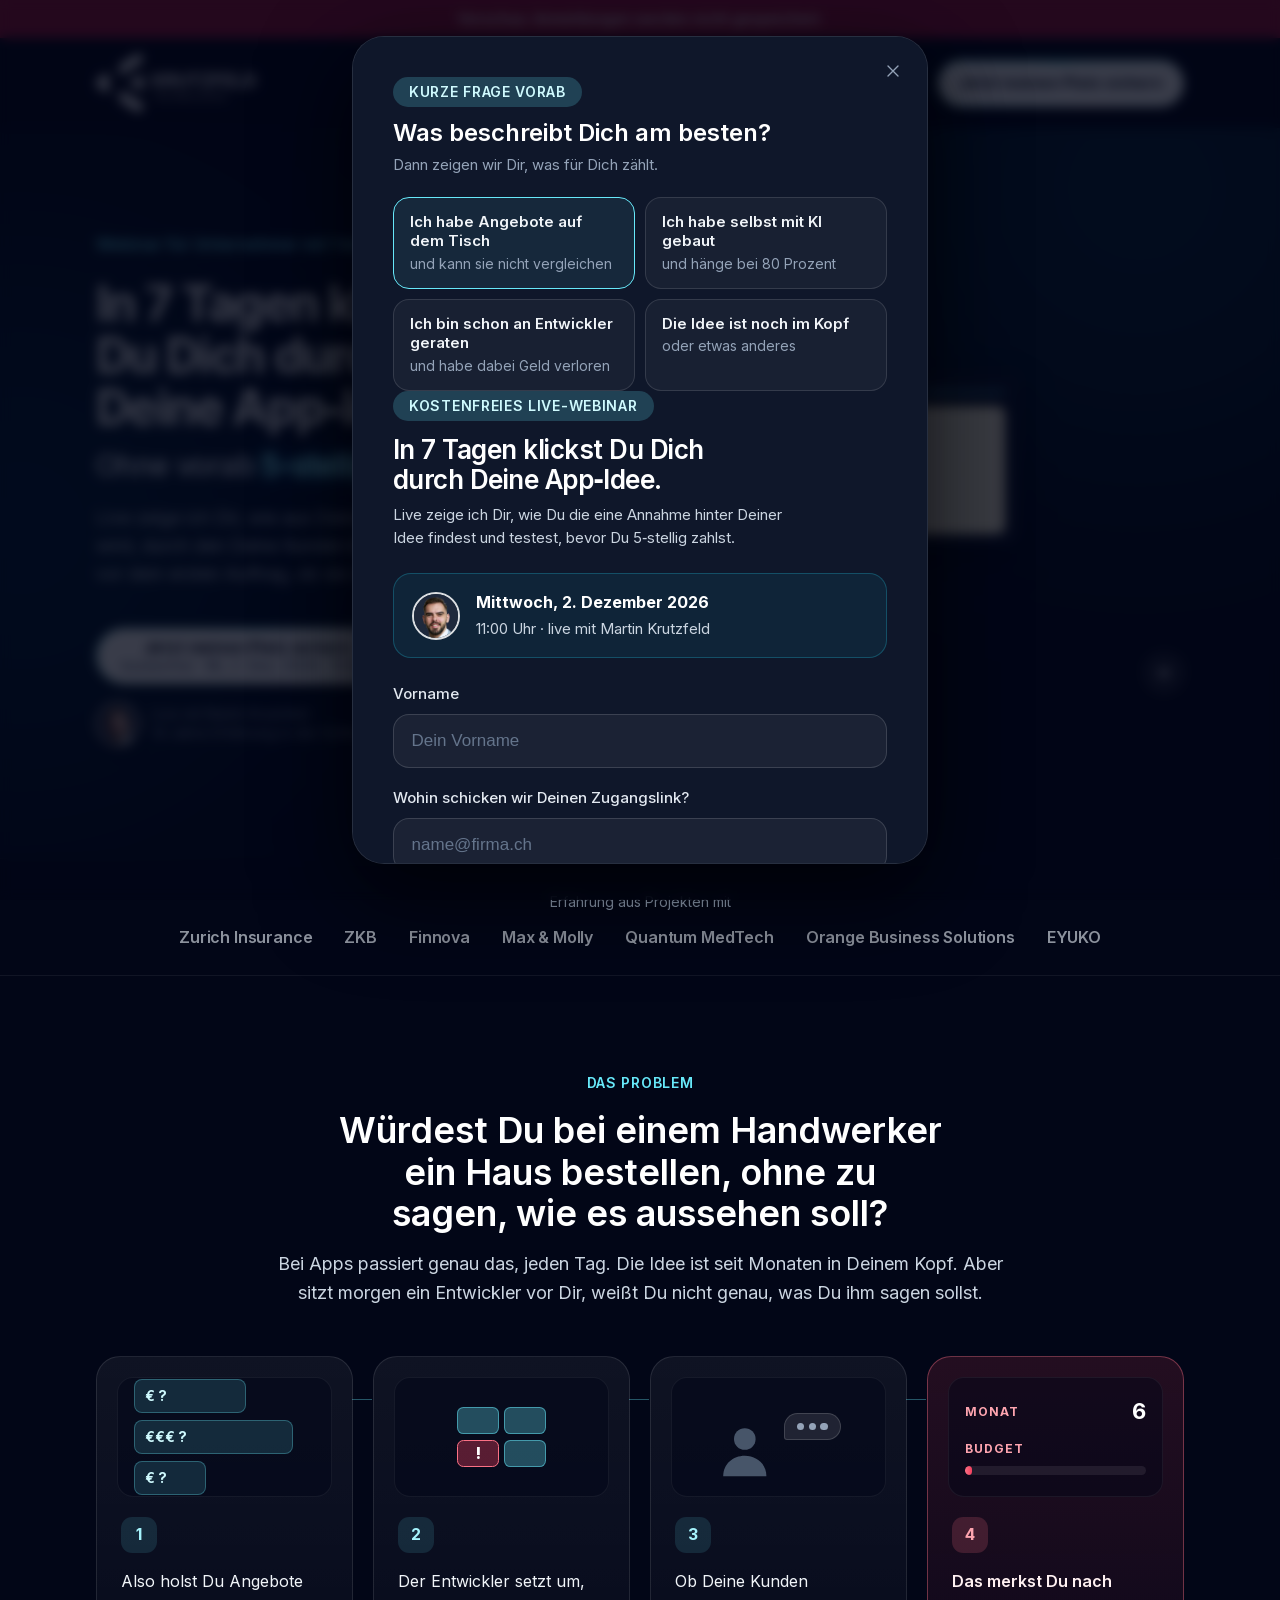
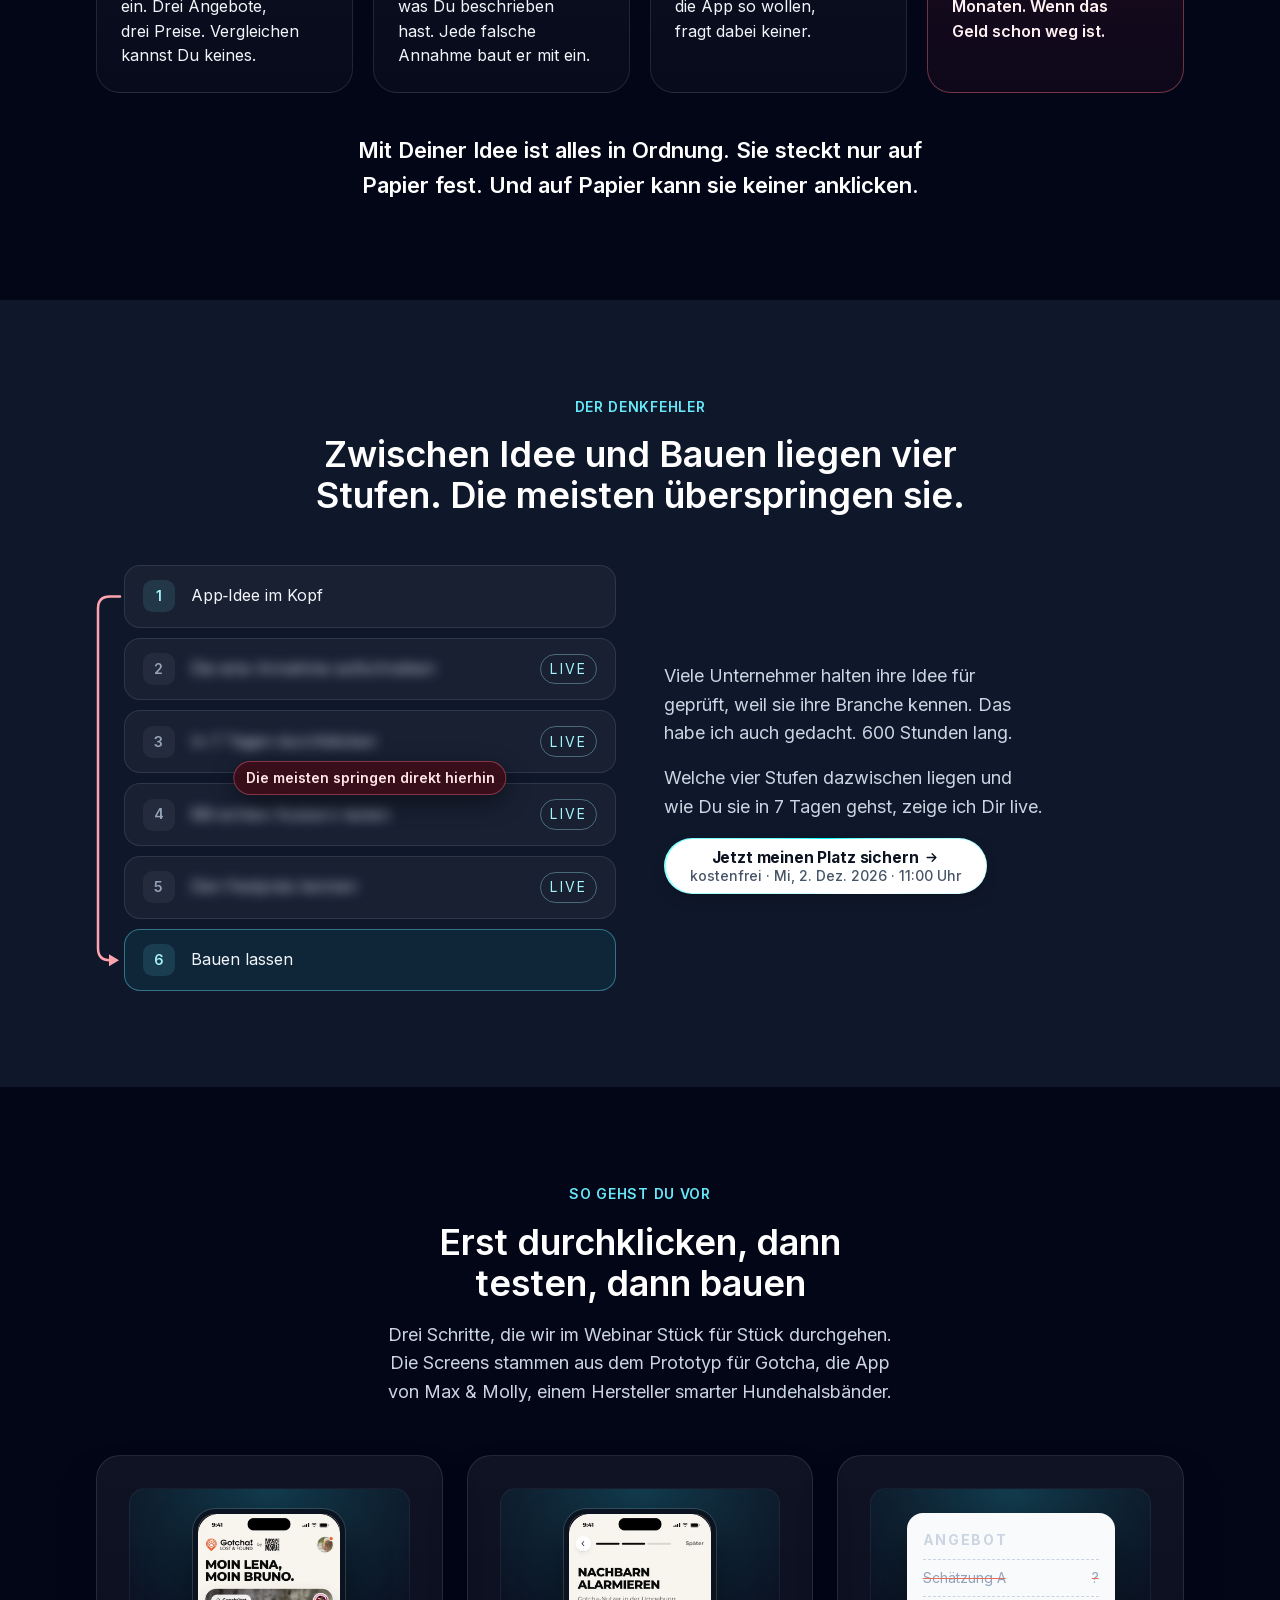
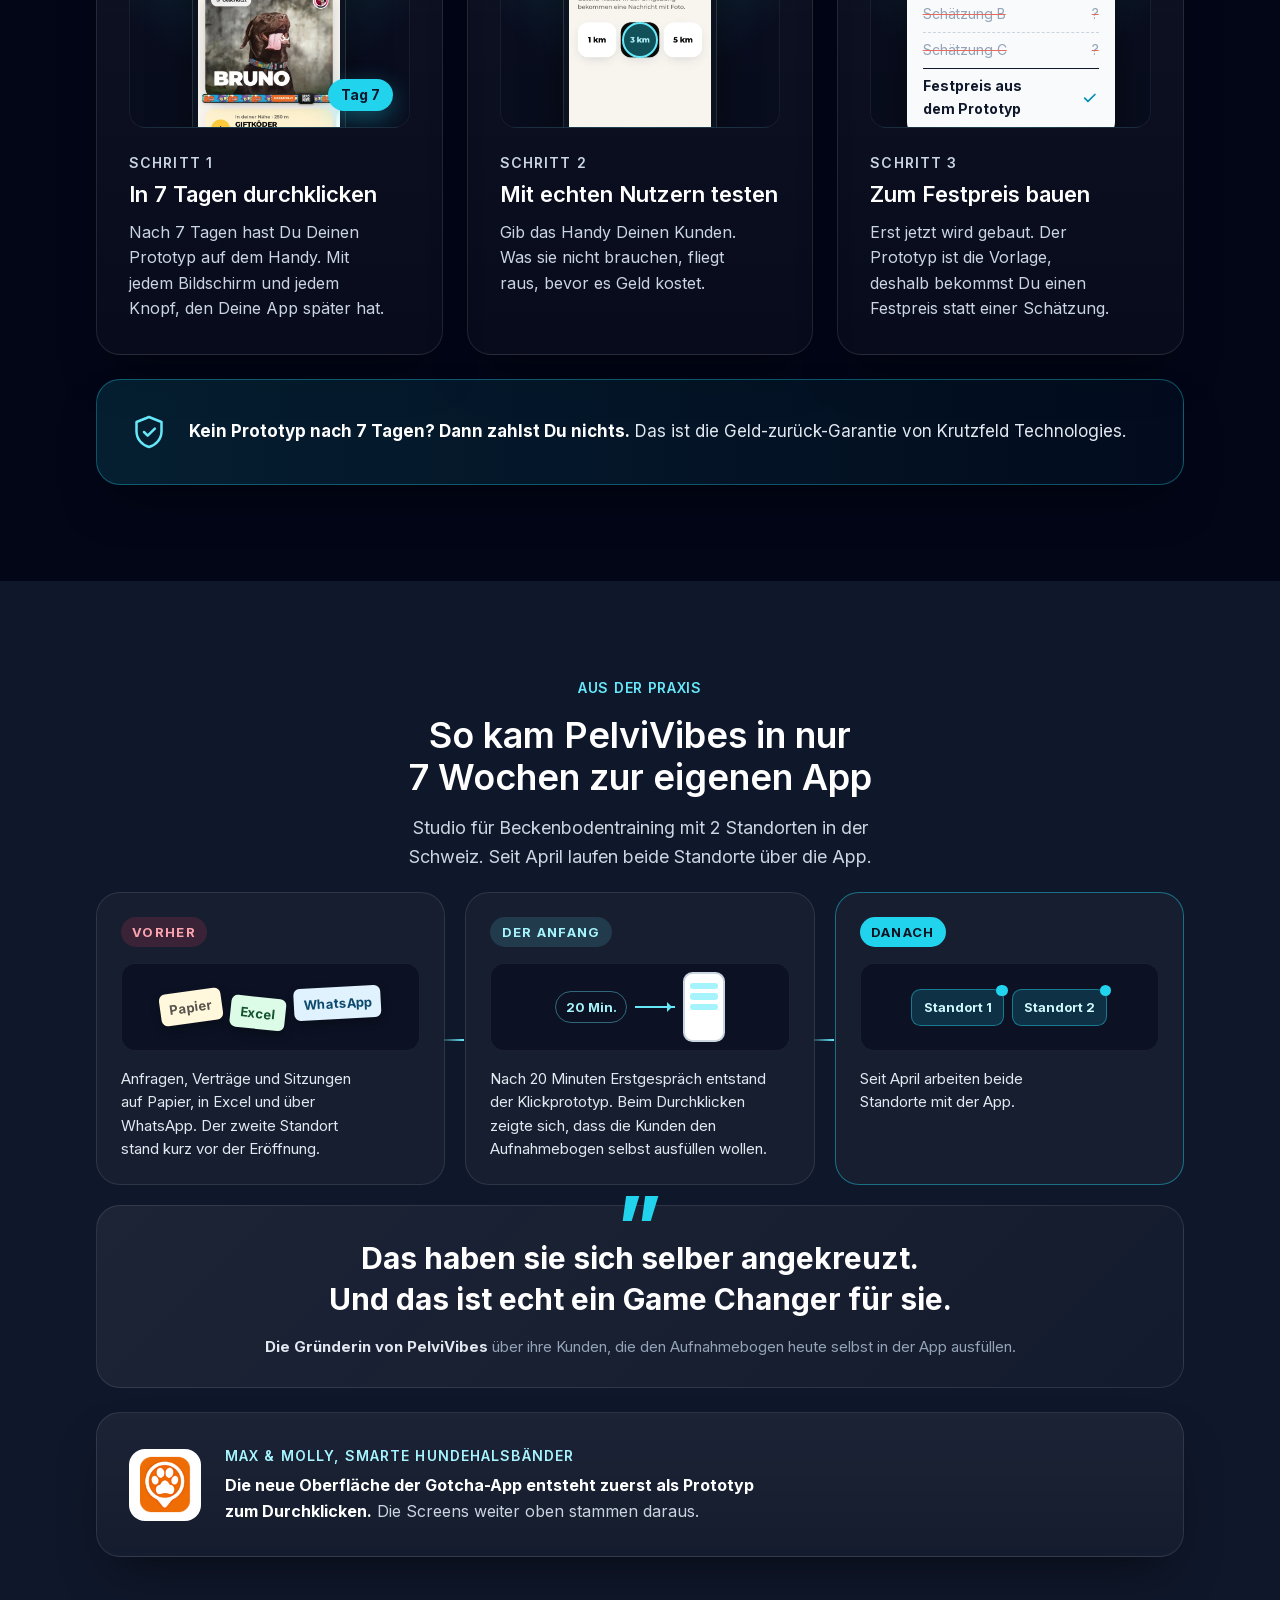
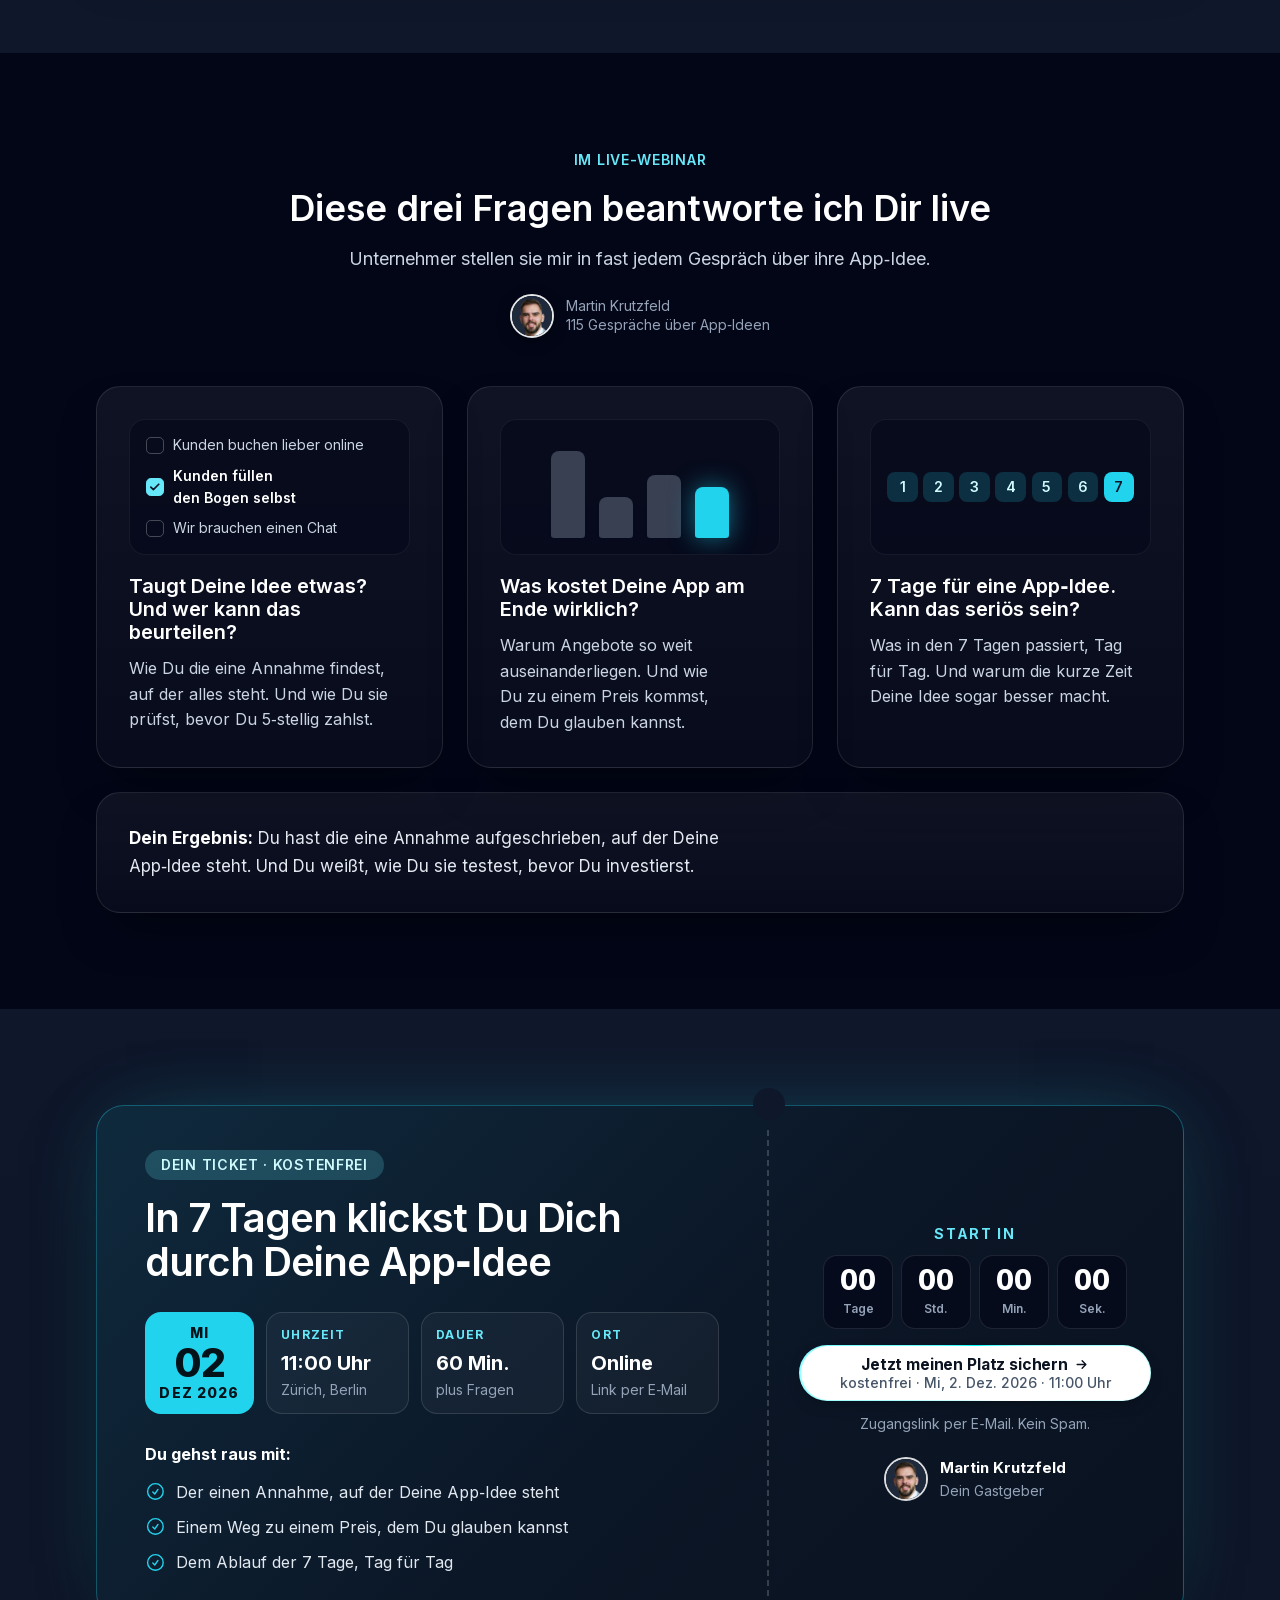
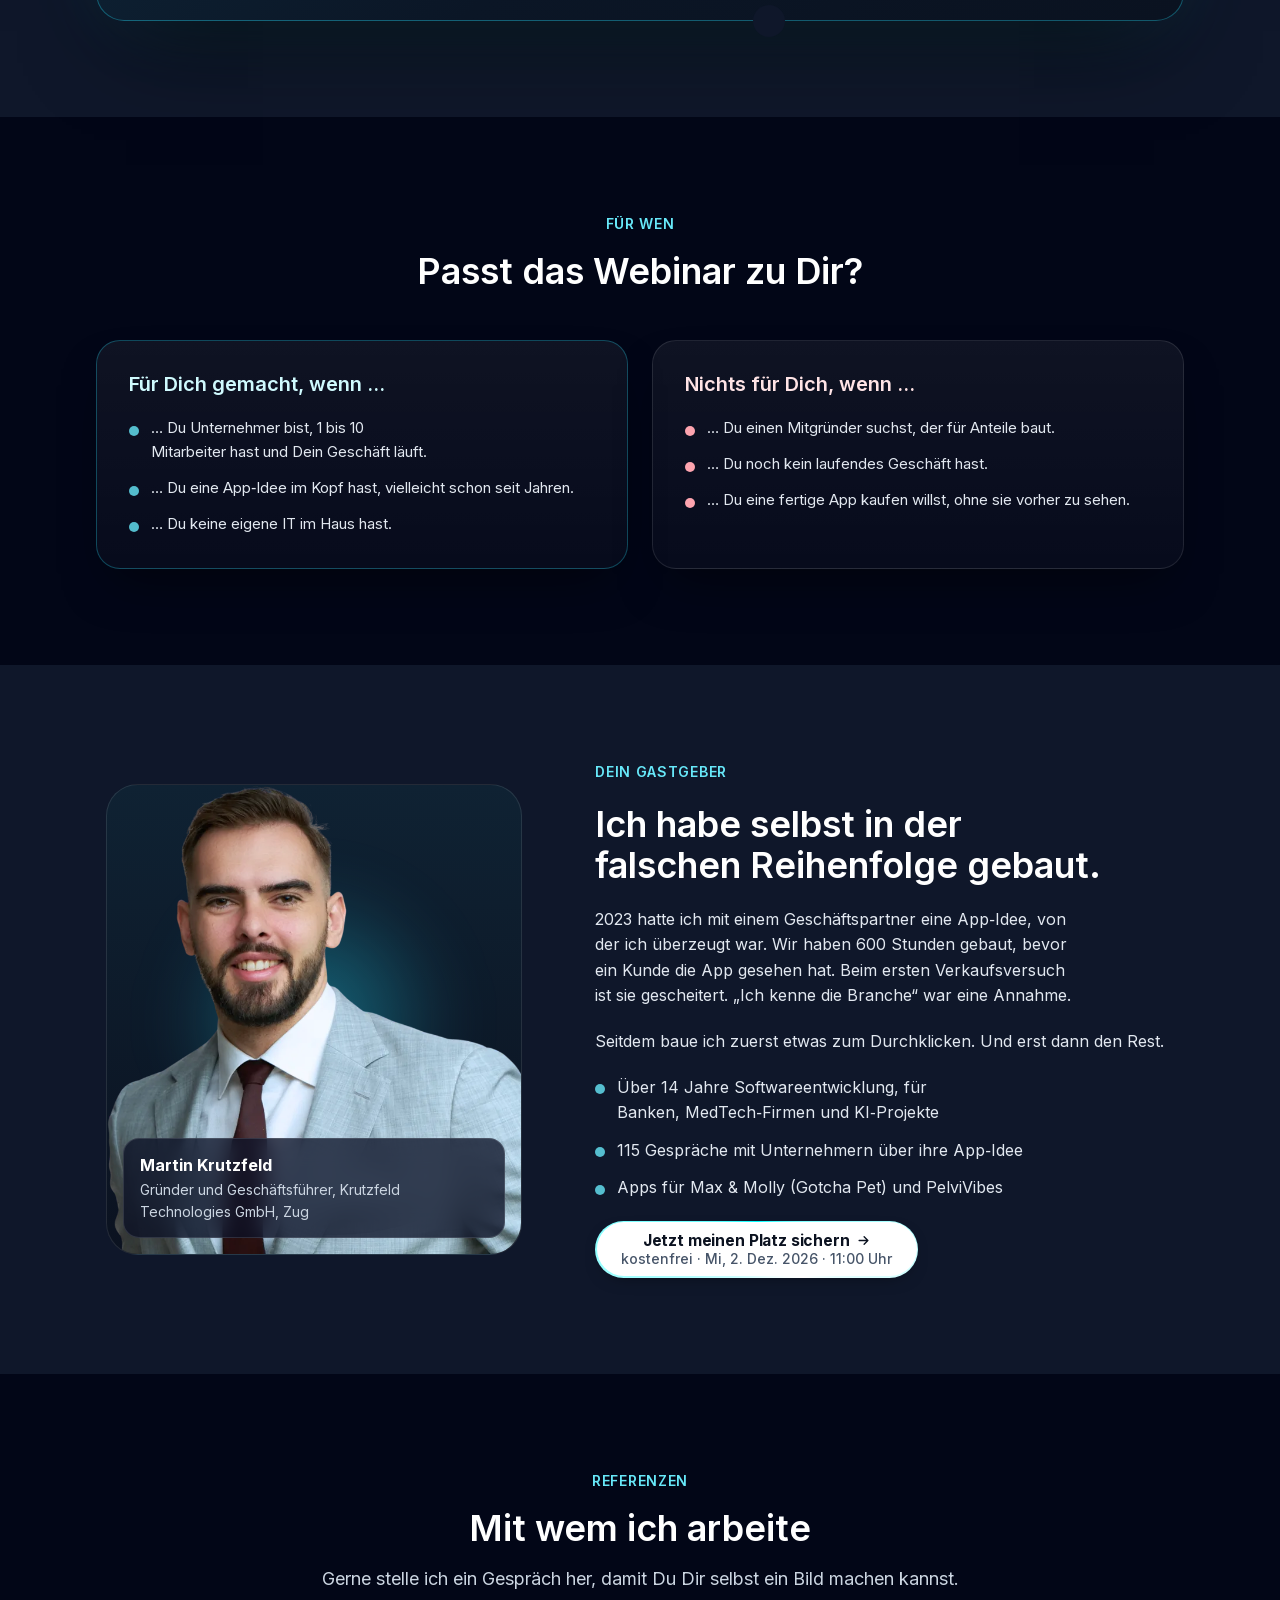
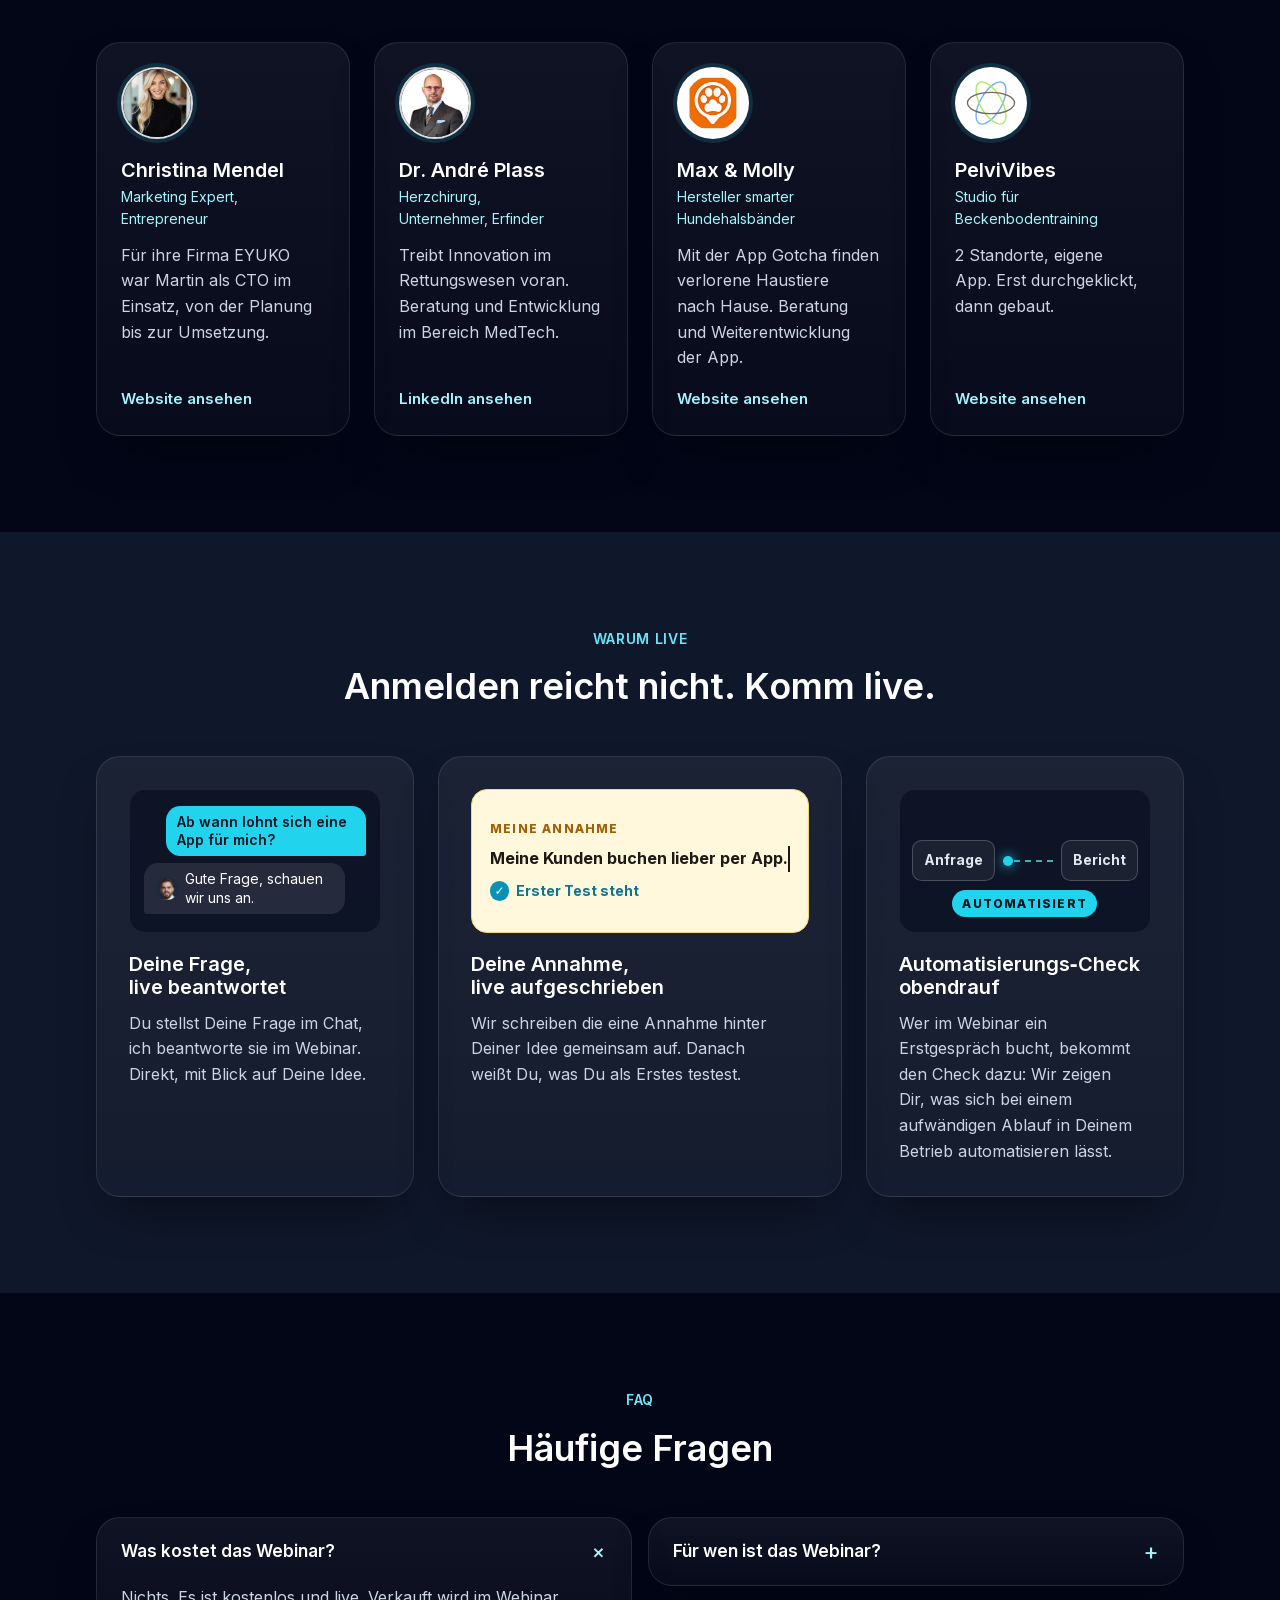
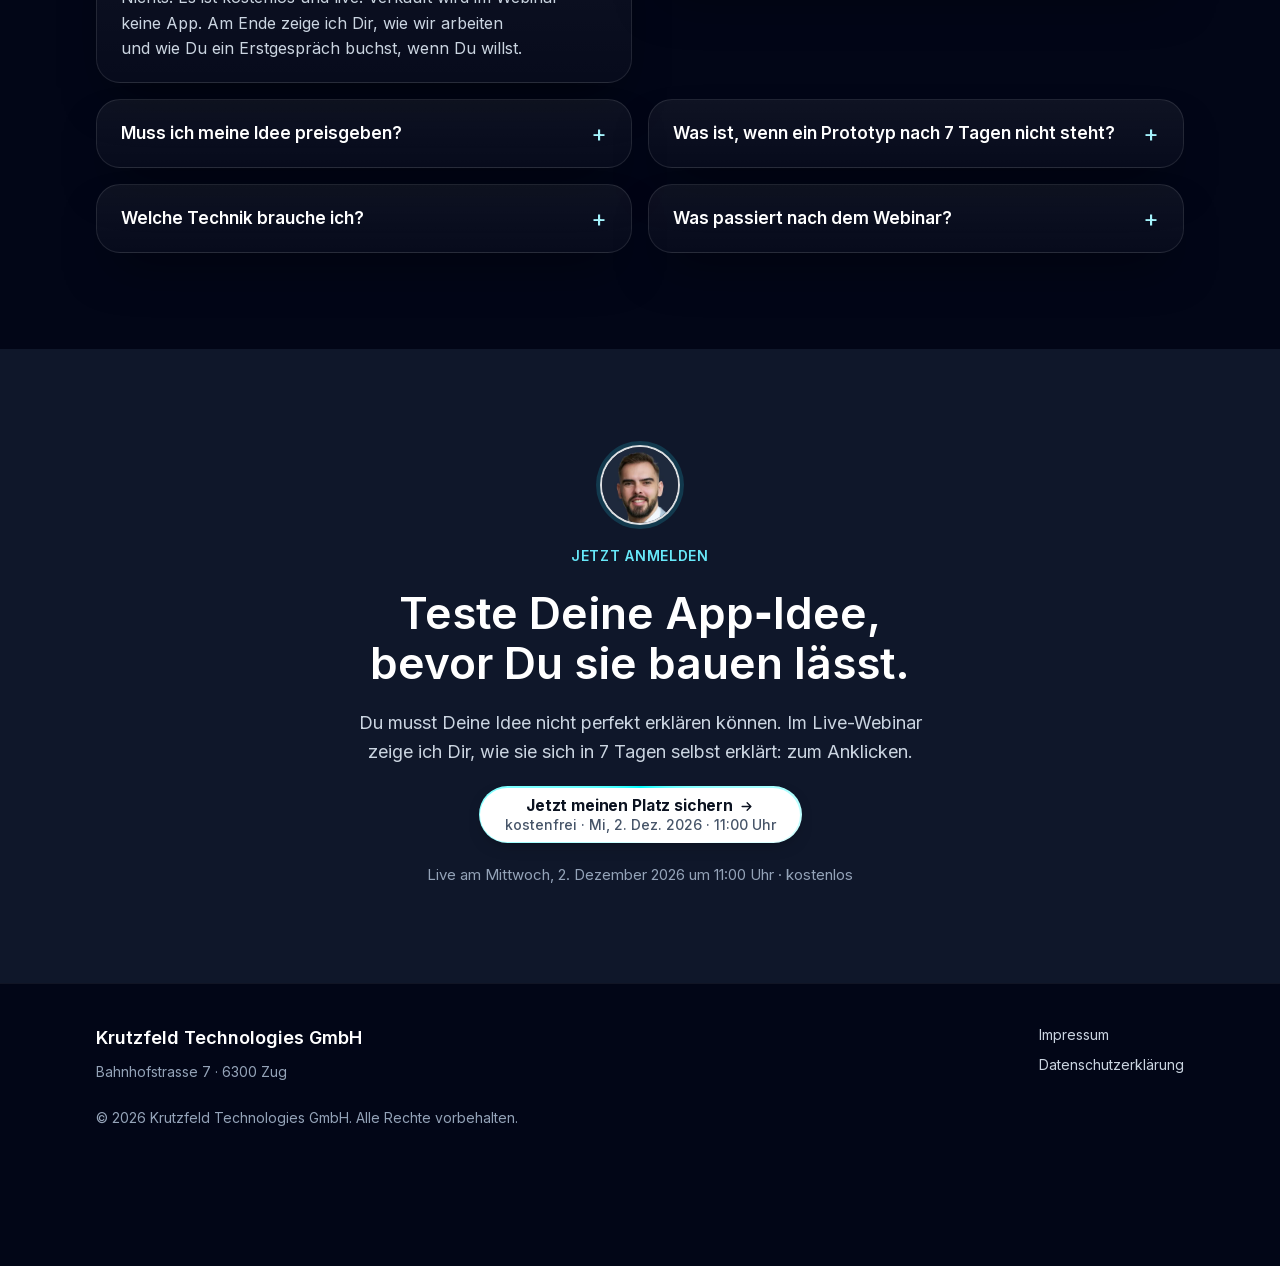
==== commit c2759268: "Hero-Film für Gotcha neu erzählt: passende Texte, Klickweg durch sechs Bildschirme des neuen Designs" ====
--- a/index.html
+++ b/index.html
@@ -11,12 +11,12 @@
 <meta property="og:description" content="Live-Webinar am 2. Dezember 2026, 11 Uhr. Kostenlos. Für Unternehmer mit 1 bis 10 Mitarbeitern und einer App-Idee.">
 <meta property="og:type" content="website">
 <link rel="preload" href="assets/fonts/inter-latin.woff2" as="font" type="font/woff2" crossorigin>
-<link rel="stylesheet" href="assets/css/style.css?v=1794930134">
+<link rel="stylesheet" href="assets/css/style.css?v=1794937729">
 <link rel="icon" href="assets/img/logo-wordmark.png">
 <script src="assets/js/config.js?v=1794930134" defer></script>
 <script src="assets/js/app.js?v=1794930134" defer></script>
 <script src="assets/js/vendor/gsap-3.12.5.min.js" defer></script>
-<script src="assets/js/film.js?v=1794922459" defer></script>
+<script src="assets/js/film.js?v=1794938600" defer></script>
 </head>
 <body>
 <svg width="0" height="0" style="position:absolute" aria-hidden="true">
@@ -138,7 +138,7 @@
         <p>Nach 7 Tagen hast Du Deinen Prototyp auf dem Handy. Mit jedem Bildschirm und jedem Knopf, den Deine App später hat.</p>
       </article>
       <article class="karte schritt">
-        <div class="schaubild"><div class="handy"><img src="assets/img/gotcha-tier.webp" alt="Zweiter Screen aus dem Gotcha-Prototyp: Seite eines Tiers mit Steckbrief" width="520" height="1126" loading="lazy" decoding="async"><span class="tap" aria-hidden="true"></span></div></div>
+        <div class="schaubild"><div class="handy"><img src="assets/img/gotcha-alarm.webp" alt="Zweiter Screen aus dem Gotcha-Prototyp: Nachbarn alarmieren im Umkreis von 1, 3 oder 5 Kilometern" width="520" height="1126" loading="lazy" decoding="async"><span class="tap" aria-hidden="true"></span></div></div>
         <p class="phase">Schritt 2</p>
         <h3>Mit echten Nutzern testen</h3>
         <p>Gib das Handy Deinen Kunden. Was sie nicht brauchen, fliegt raus, bevor es Geld kostet.</p>
--- a/assets/css/style.css
+++ b/assets/css/style.css
@@ -1112,8 +1112,8 @@
 /* Die Bildschirme aus dem Gotcha-Prototyp sind schmaler als die bisherigen (780 x 1688 statt 450 x 800). Das Telefon im Hero-Film
    bekommt ihr Seitenverhältnis: gleiche Höhe wie bisher, 16 px schmaler, gleiche Mitte. */
 .kf .phone{left:568px;width:394px}
-/* Schritt 2: Der Klick liegt auf der Zeile „Steckbrief“. */
-.handy .tap{left:37%;top:49%}
+/* Schritt 2: Der Klick liegt auf der Kachel „3 km“ im Bildschirm „Nachbarn alarmieren“. */
+.handy .tap{left:37%;top:35%}
 /* Vier Referenzen: eine Spalte auf dem Handy, zwei ab 640 px, vier ab 1100 px. */
 .grid.refs{grid-template-columns:minmax(0,1fr)}
 @media(min-width:640px){.grid.refs{grid-template-columns:repeat(2,minmax(0,1fr))}}
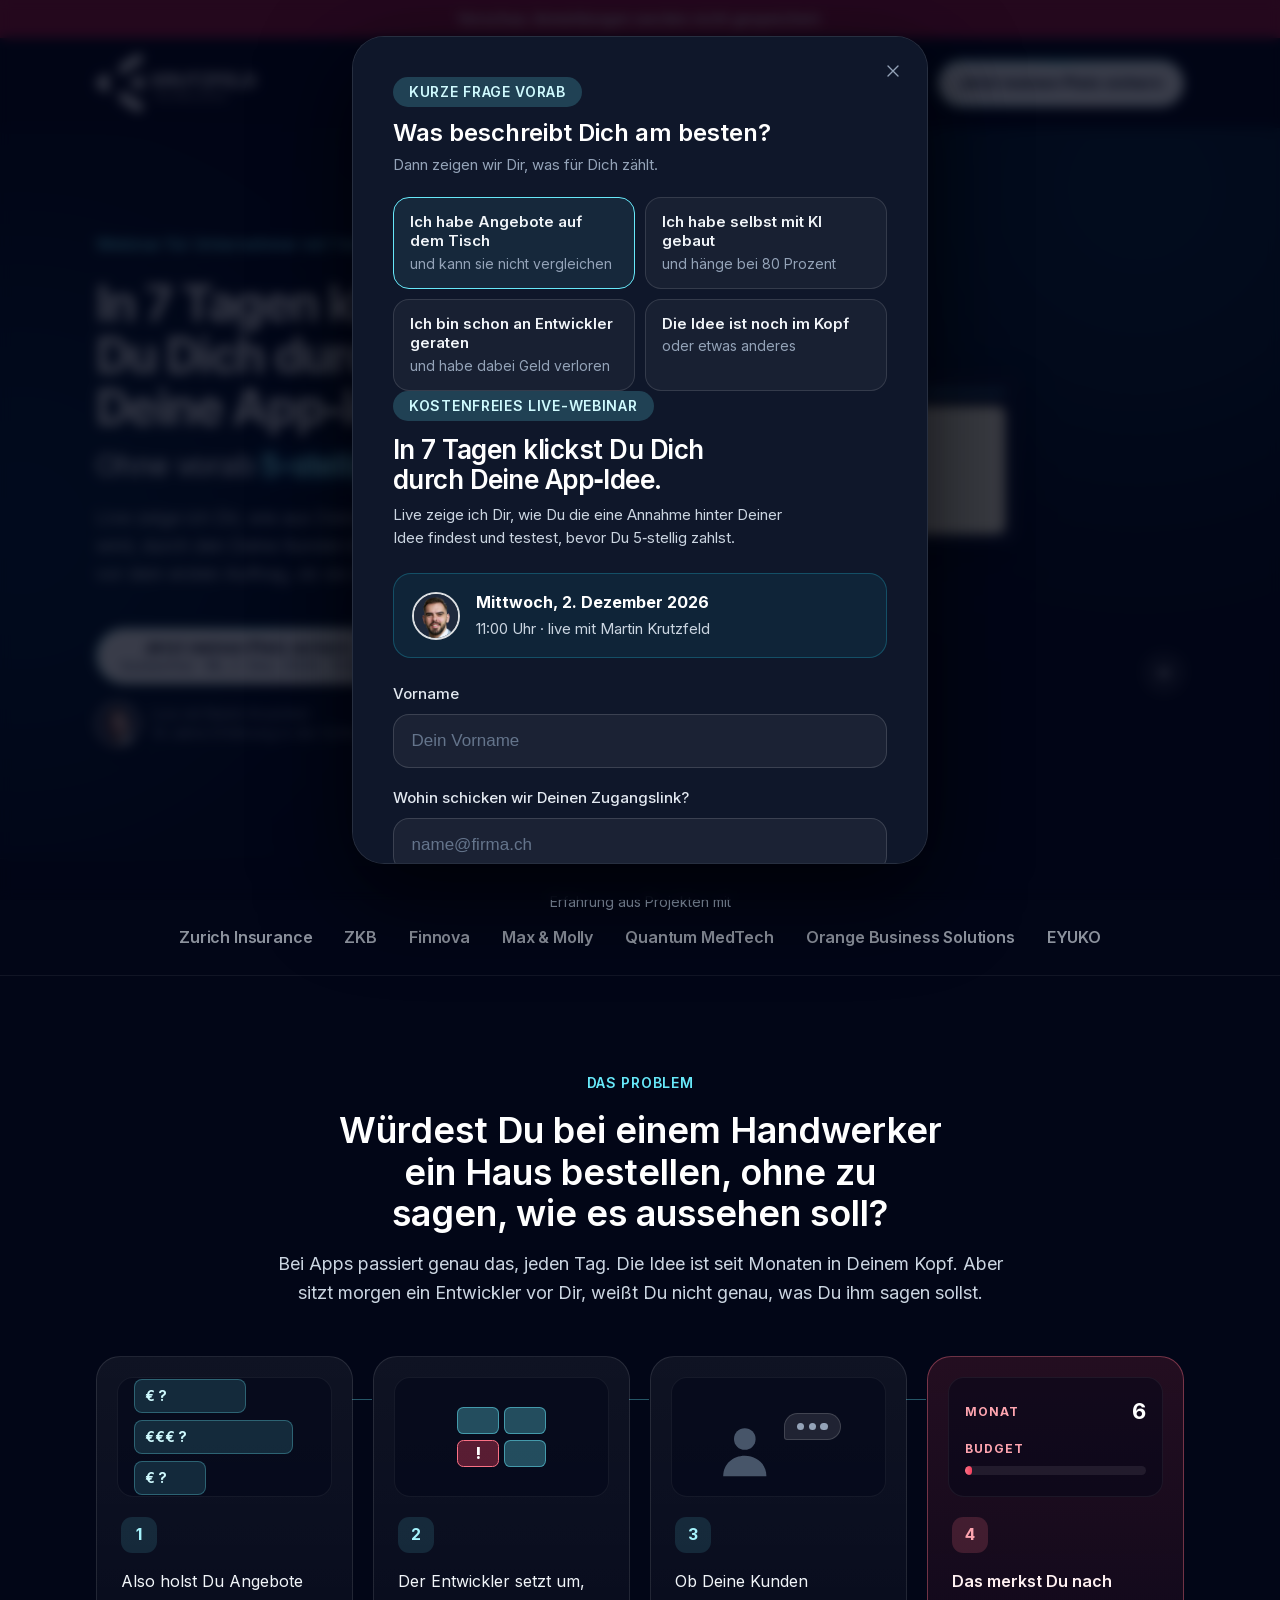
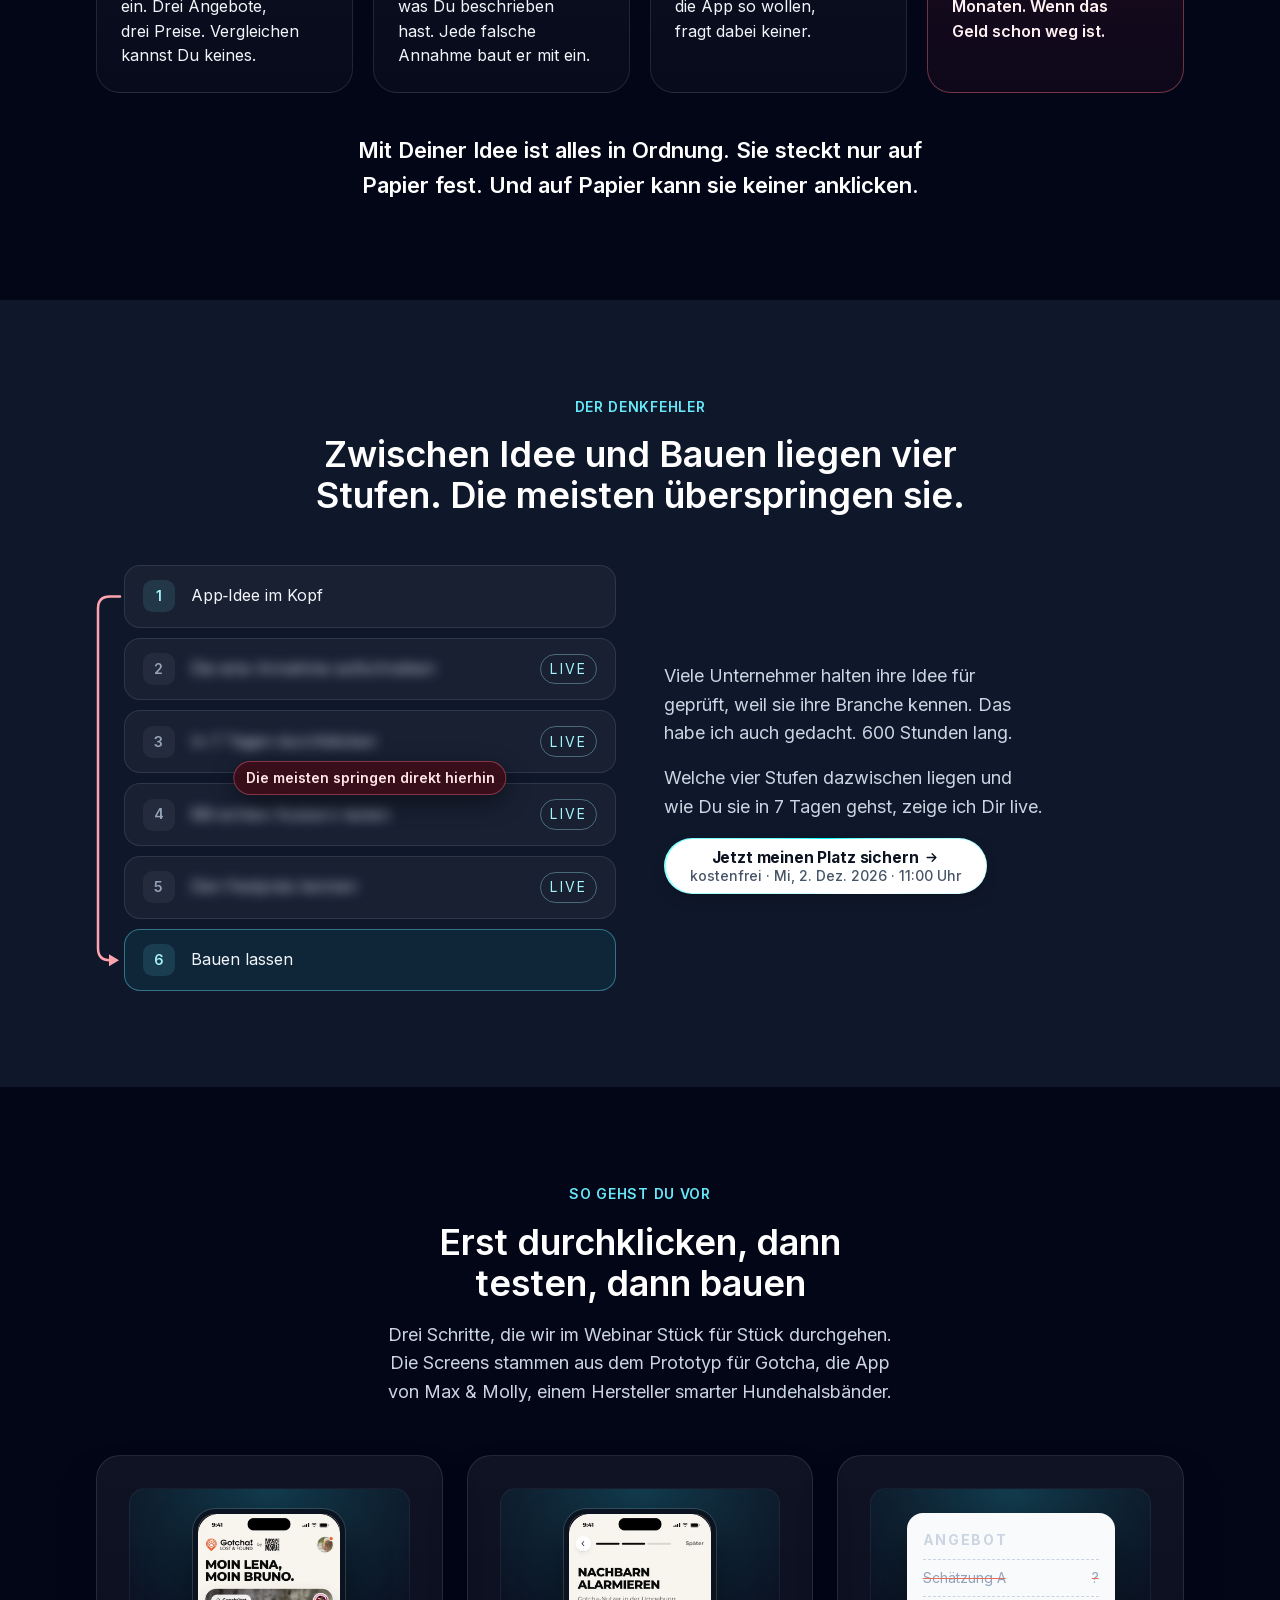
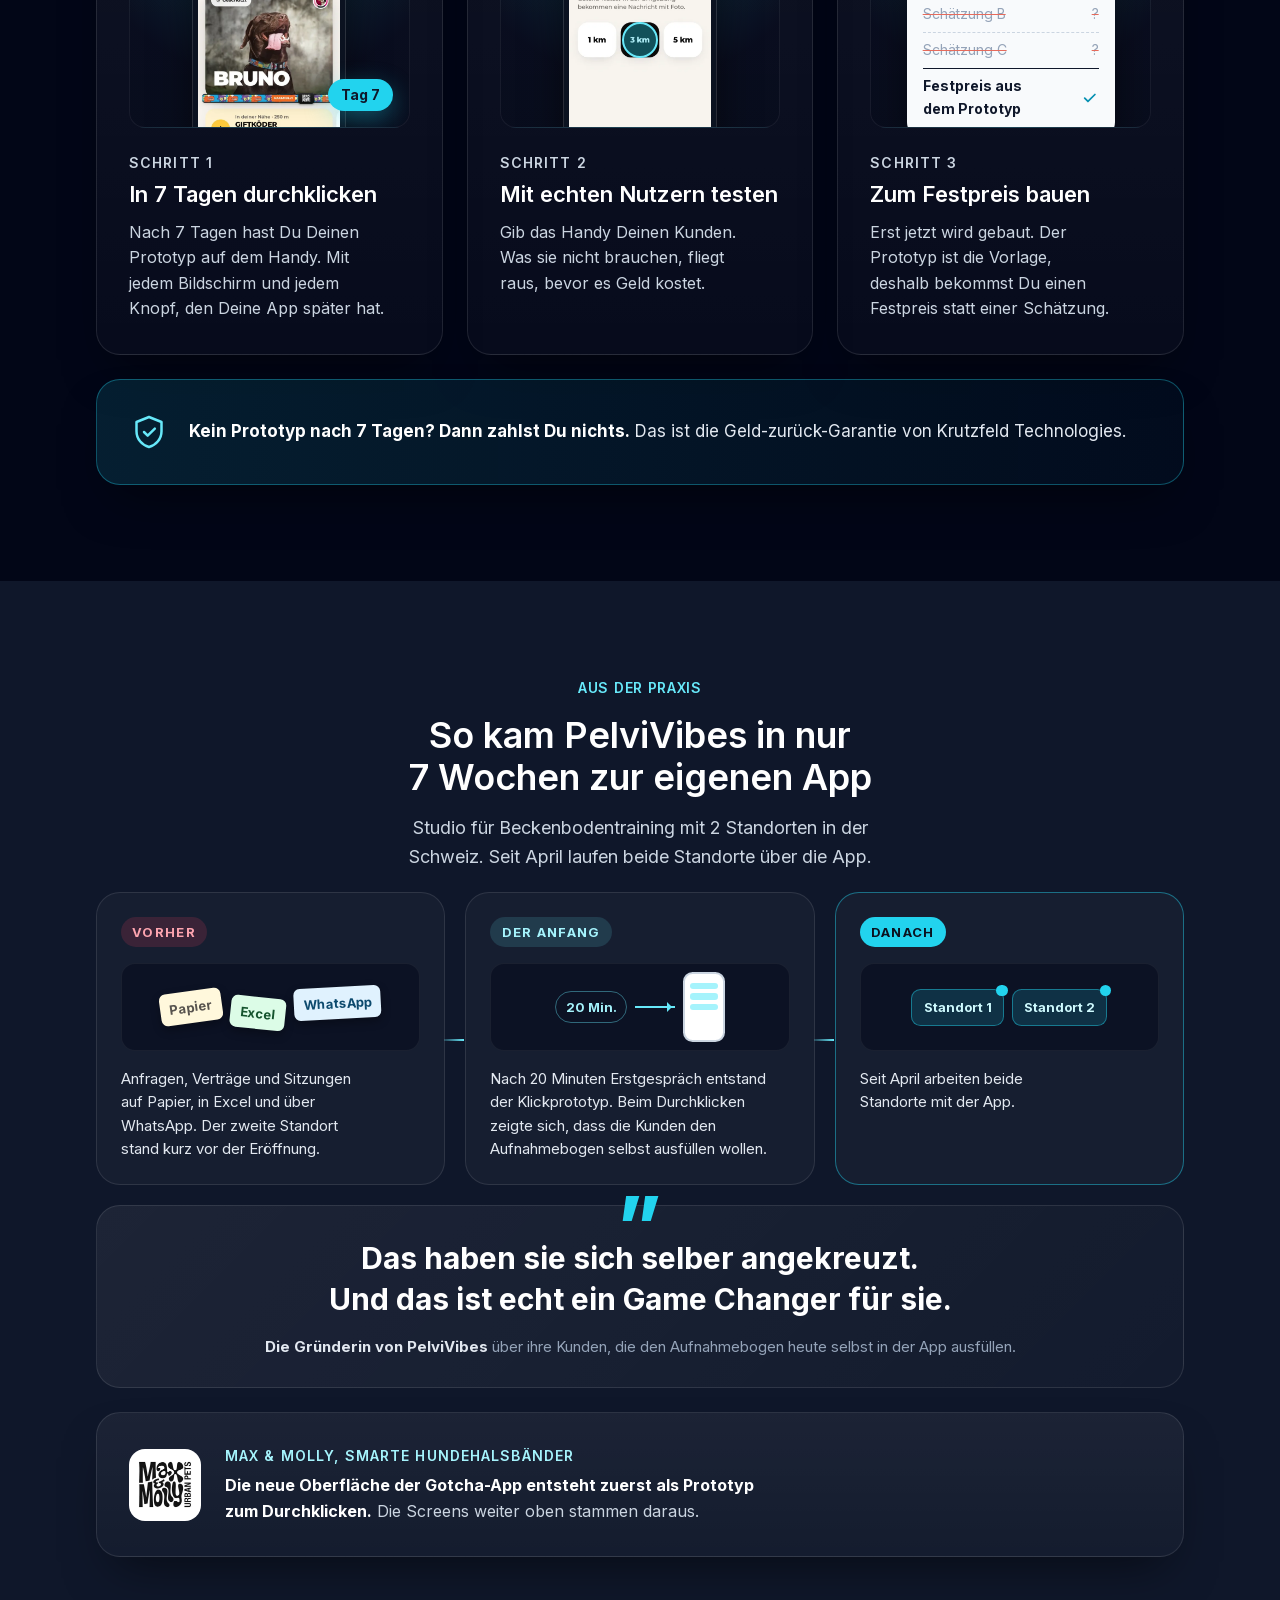
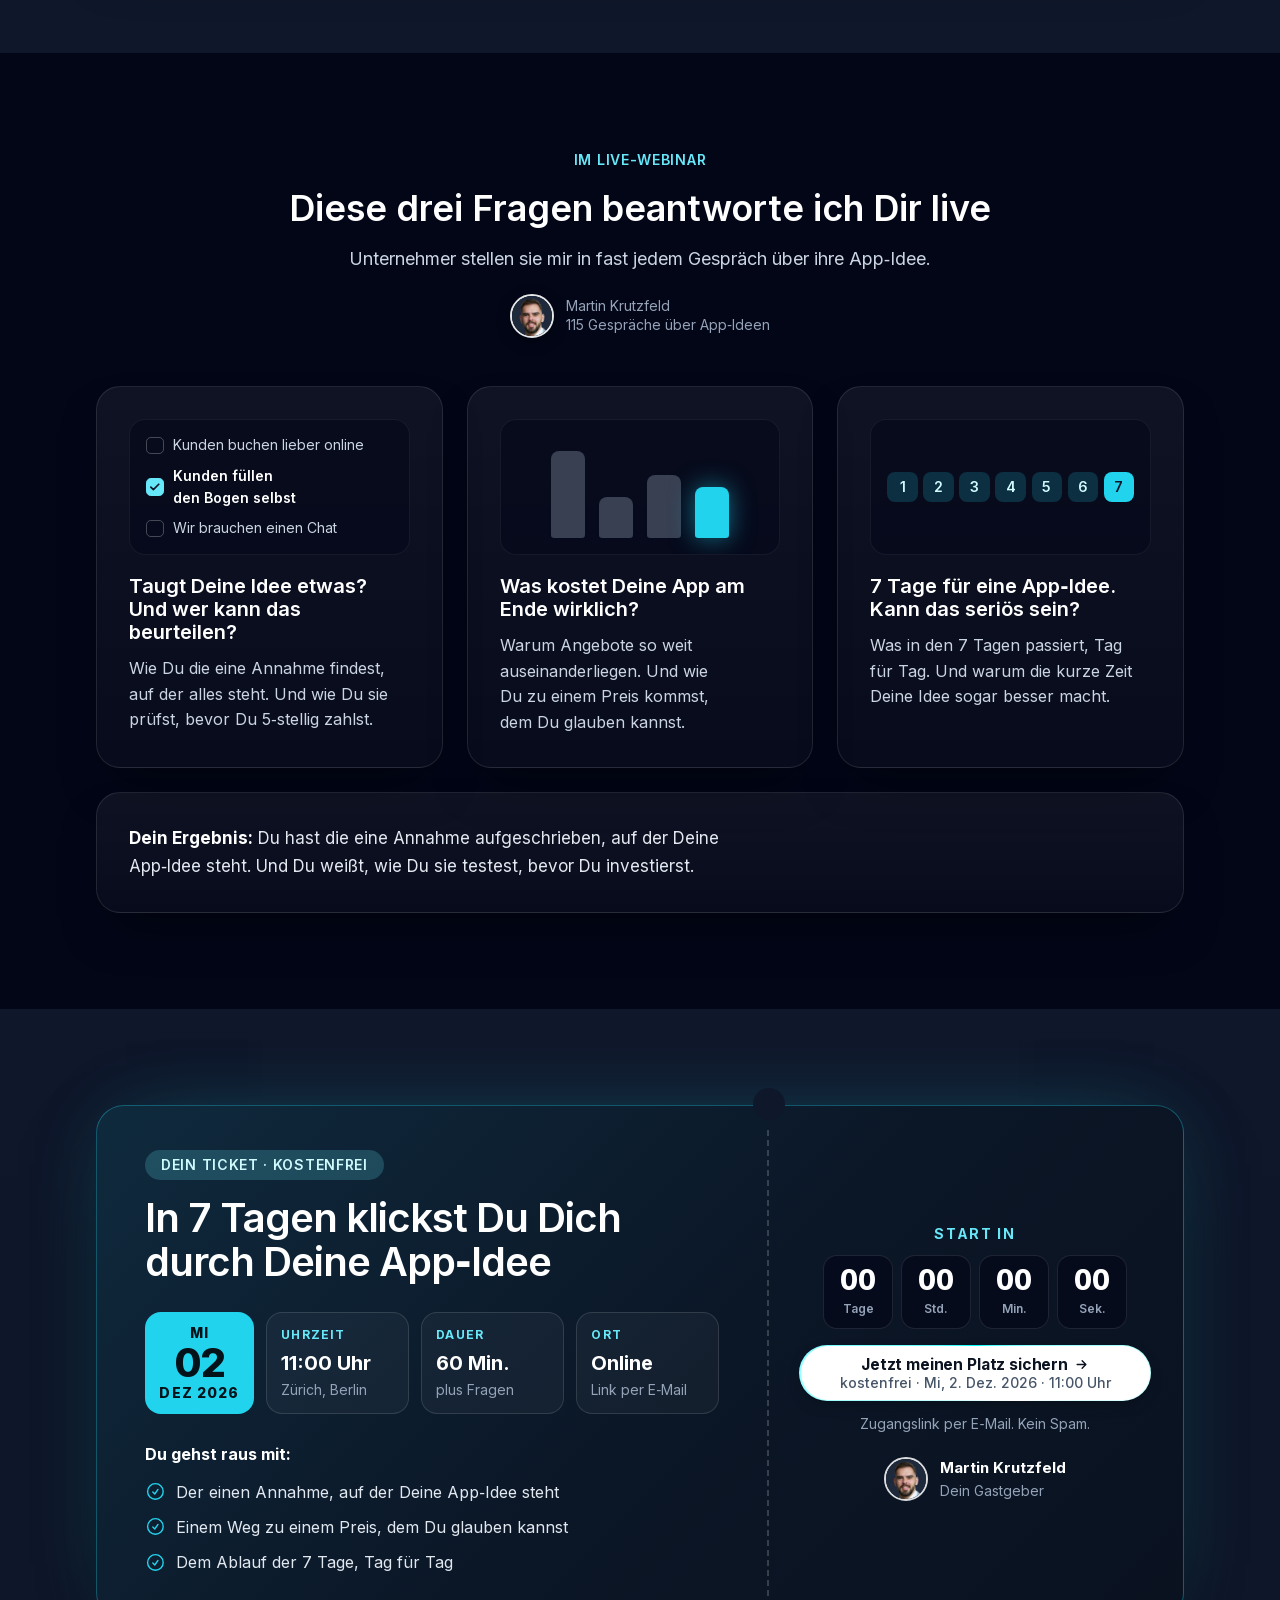
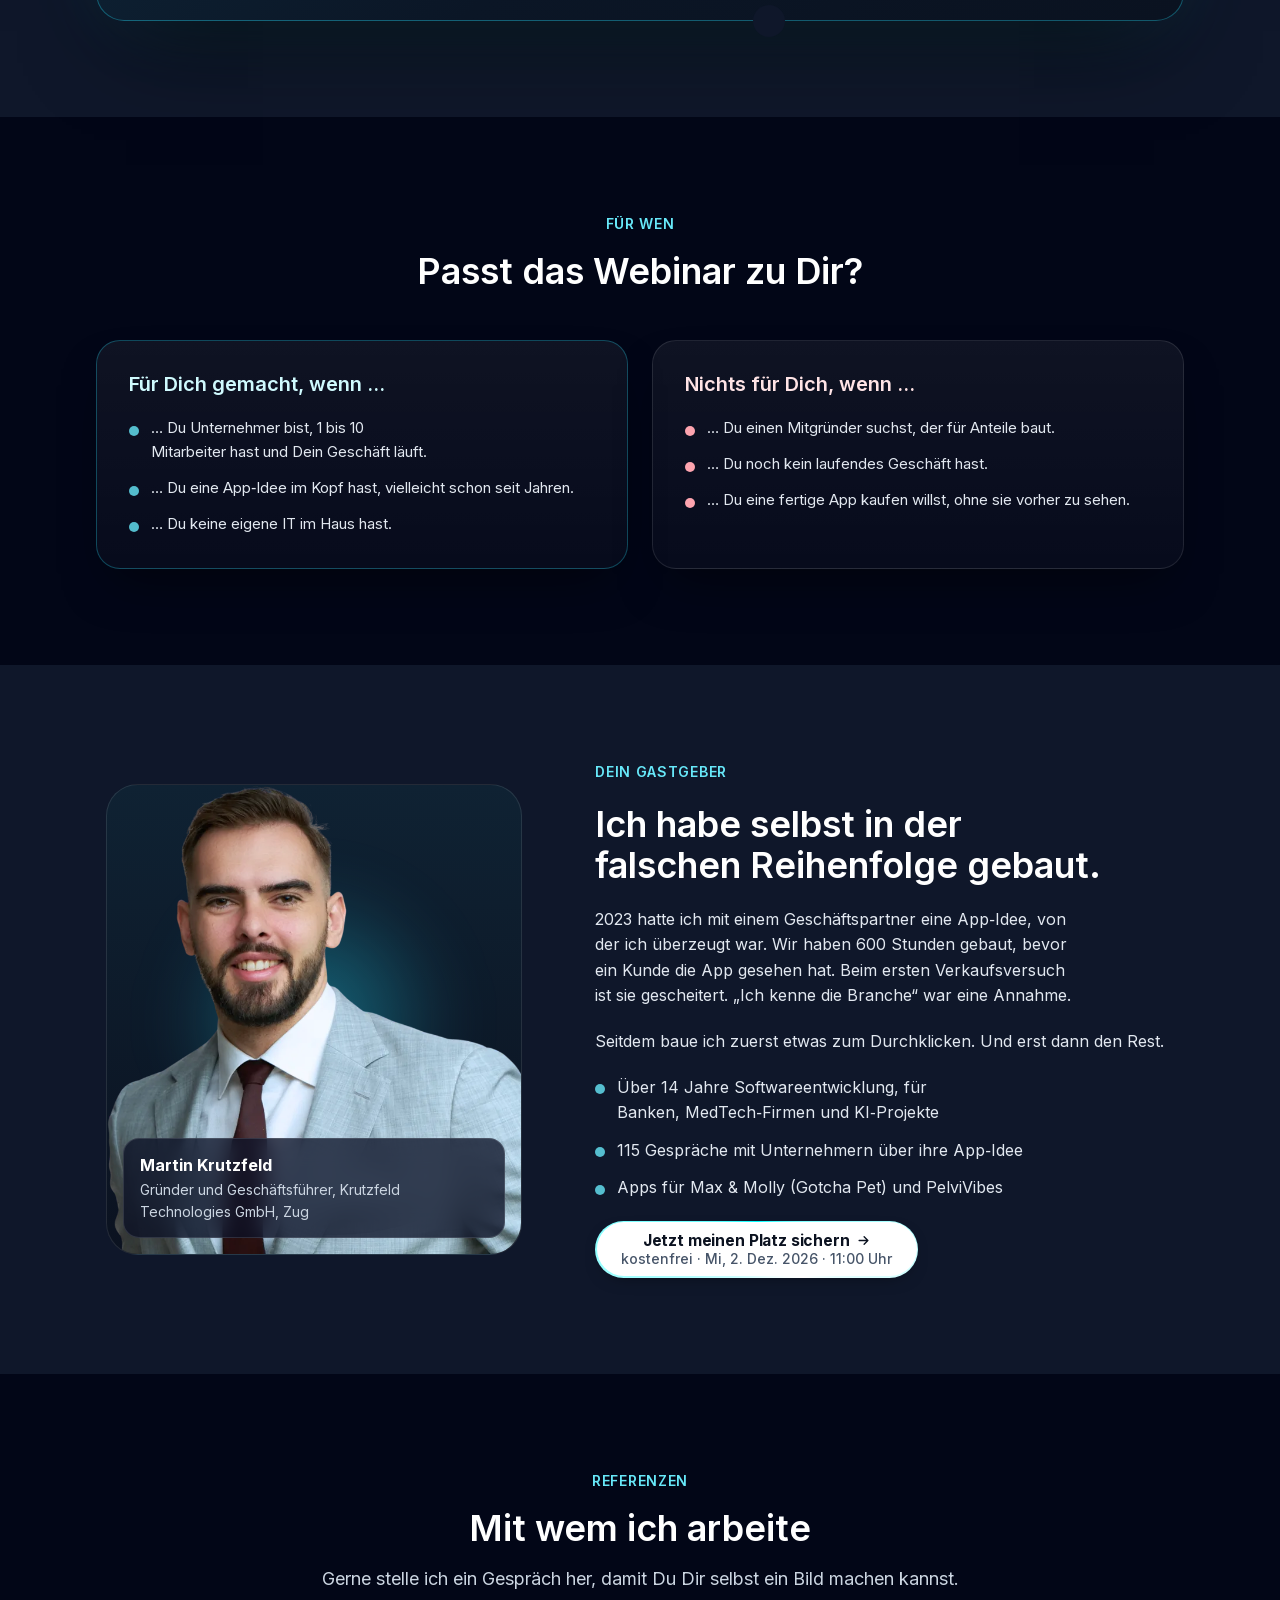
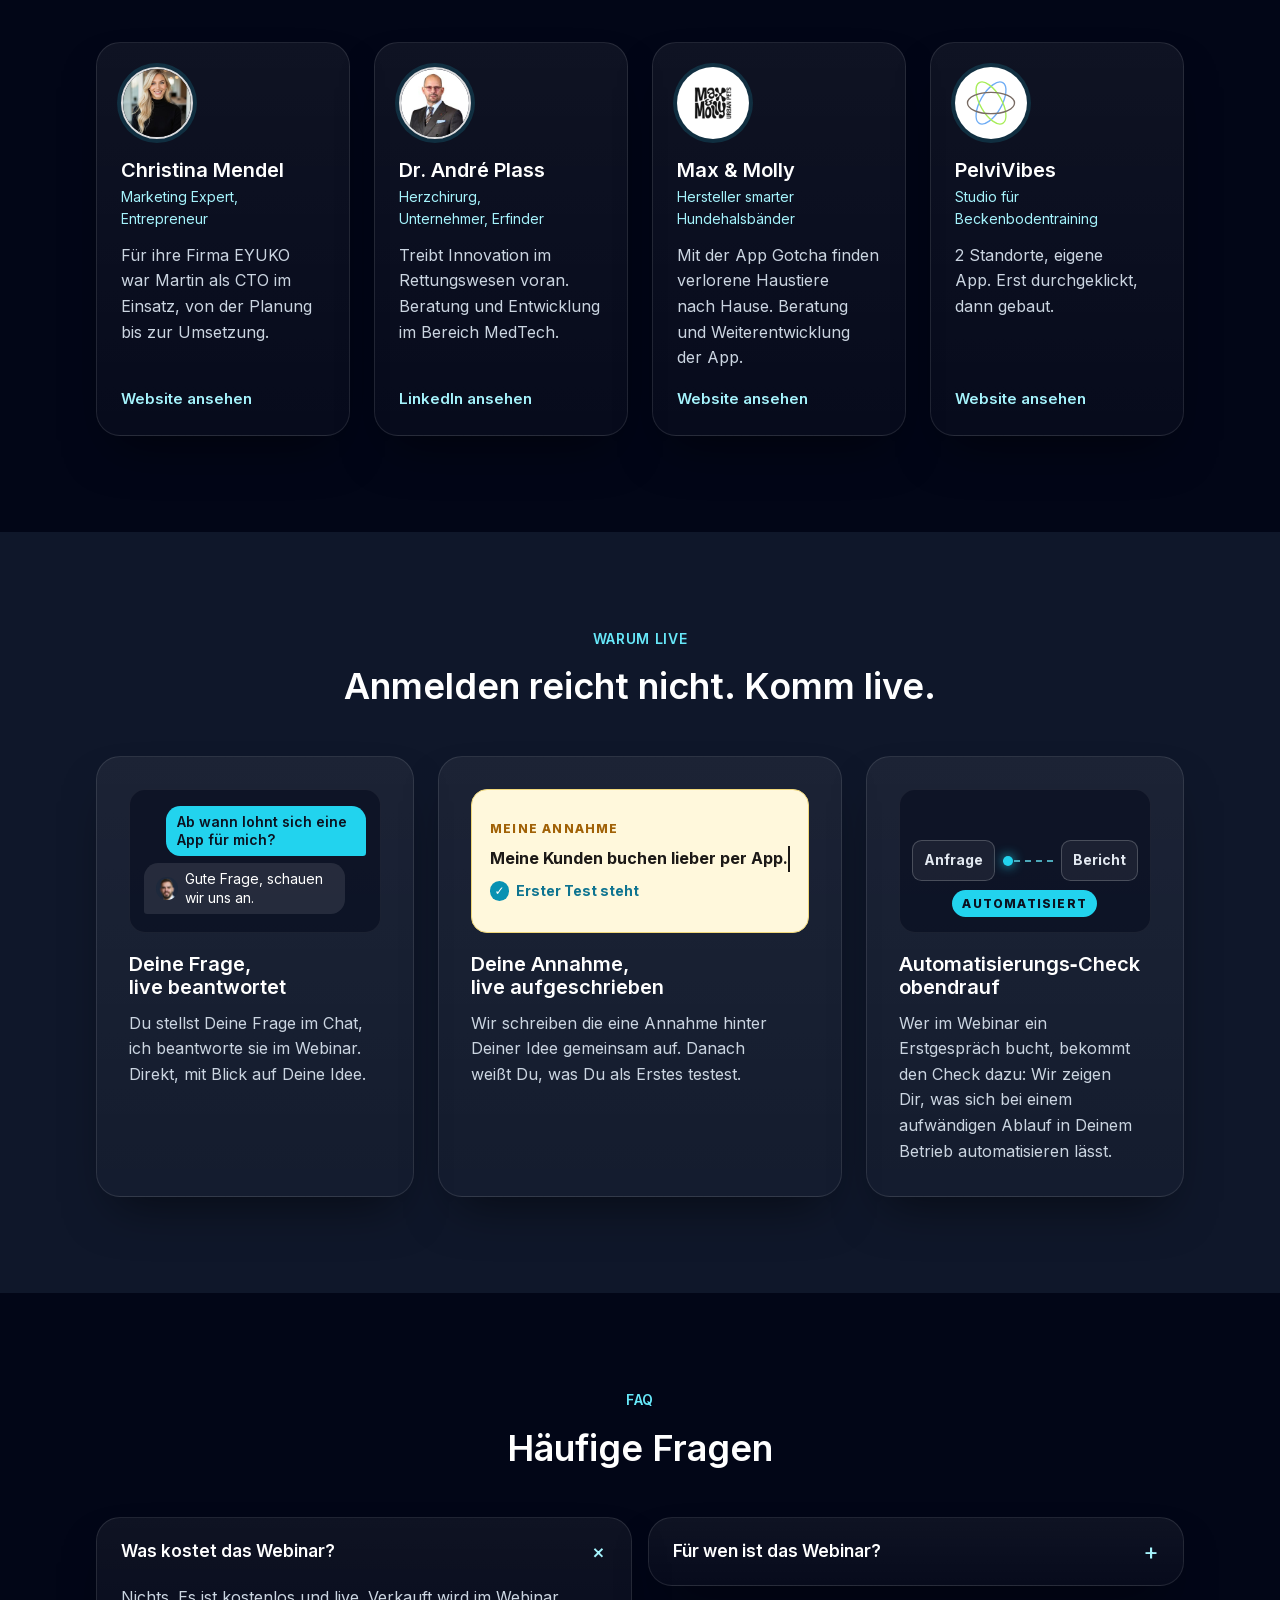
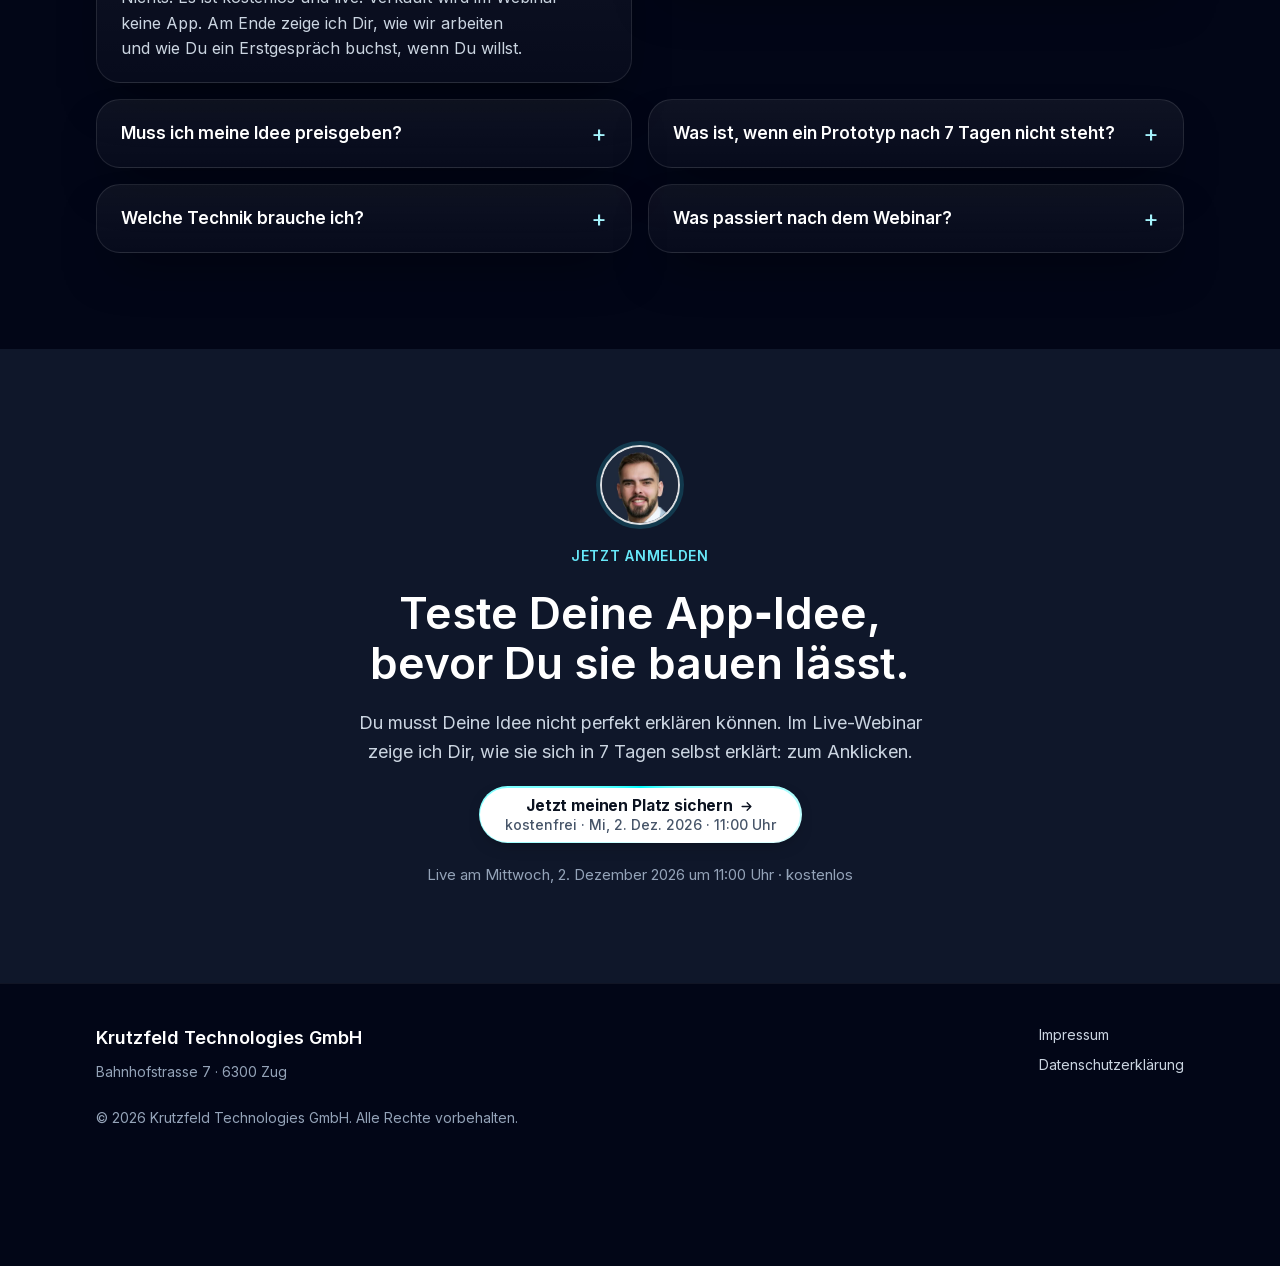
==== commit 072d415b: "Max-&-Molly-Logo statt des veralteten Gotcha-Logos (Referenzen und Praxisfall) Martin 18.11.2026: Da" ====
--- a/index.html
+++ b/index.html
@@ -11,7 +11,7 @@
 <meta property="og:description" content="Live-Webinar am 2. Dezember 2026, 11 Uhr. Kostenlos. Für Unternehmer mit 1 bis 10 Mitarbeitern und einer App-Idee.">
 <meta property="og:type" content="website">
 <link rel="preload" href="assets/fonts/inter-latin.woff2" as="font" type="font/woff2" crossorigin>
-<link rel="stylesheet" href="assets/css/style.css?v=1794937729">
+<link rel="stylesheet" href="assets/css/style.css?v=1794986132">
 <link rel="icon" href="assets/img/logo-wordmark.png">
 <script src="assets/js/config.js?v=1794930134" defer></script>
 <script src="assets/js/app.js?v=1794930134" defer></script>
@@ -182,7 +182,7 @@
       <figcaption><b>Die Gründerin von PelviVibes</b> über ihre Kunden, die den Aufnahmebogen heute selbst in der App ausfüllen.</figcaption>
     </figure>
     <article class="karte fall-klein">
-      <img src="assets/img/gotcha-logo.webp" alt="Logo der App Gotcha von Max &amp; Molly" width="400" height="400" loading="lazy" decoding="async">
+      <img src="assets/img/max-molly-logo.webp" alt="Logo von Max &amp; Molly" width="240" height="240" loading="lazy" decoding="async">
       <div>
         <p class="tag">Max &amp; Molly, smarte Hundehalsbänder</p>
         <p><b>Die neue Oberfläche der Gotcha-App entsteht zuerst als Prototyp zum Durchklicken.</b> Die Screens weiter oben stammen daraus.</p>
@@ -341,7 +341,7 @@
         <a class="textlink" href="https://www.linkedin.com/in/andr%C3%A9-plass-md-fects-53742441/" target="_blank" rel="noopener">LinkedIn ansehen</a>
       </article>
       <article class="karte ref">
-        <img class="ref-bild logo" src="assets/img/gotcha-logo.webp" alt="Gotcha, die App von Max &amp; Molly" width="96" height="96" loading="lazy" decoding="async">
+        <span class="ref-bild logo eckig"><img src="assets/img/max-molly-logo.webp" alt="Logo von Max &amp; Molly" width="240" height="240" loading="lazy" decoding="async"></span>
         <h3>Max &amp; Molly</h3>
         <p class="rolle">Hersteller smarter Hundehalsbänder</p>
         <p>Mit der App Gotcha finden verlorene Haustiere nach Hause. Beratung und Weiterentwicklung der App.</p>
--- a/assets/css/style.css
+++ b/assets/css/style.css
@@ -1124,3 +1124,8 @@
 /* ===== Anmeldung im Modus 'direkt' (17.11.2026) ===== */
 /* Das Exit-Popup zeigt nur Termin und Knopf; Vorname und E-Mail fragt WebinarJam ab. */
 .anmeldung-direkt #anmeldung label,.anmeldung-direkt #anmeldung .fehler{display:none}
+
+/* Quadratisches Logo (Max & Molly) im runden Rahmen. Der Kreis sitzt auf einer Hülle, nicht auf dem Bild: Auf einem Bild
+   schneidet border-radius den Inhalt auch mit Innenabstand rund zu, und die Schrift am Rand des Logos fehlte. */
+.ref-bild.logo.eckig{display:flex;align-items:center;justify-content:center;padding:0;box-sizing:border-box}
+.ref-bild.logo.eckig img{width:62%;height:62%;object-fit:contain;display:block}
